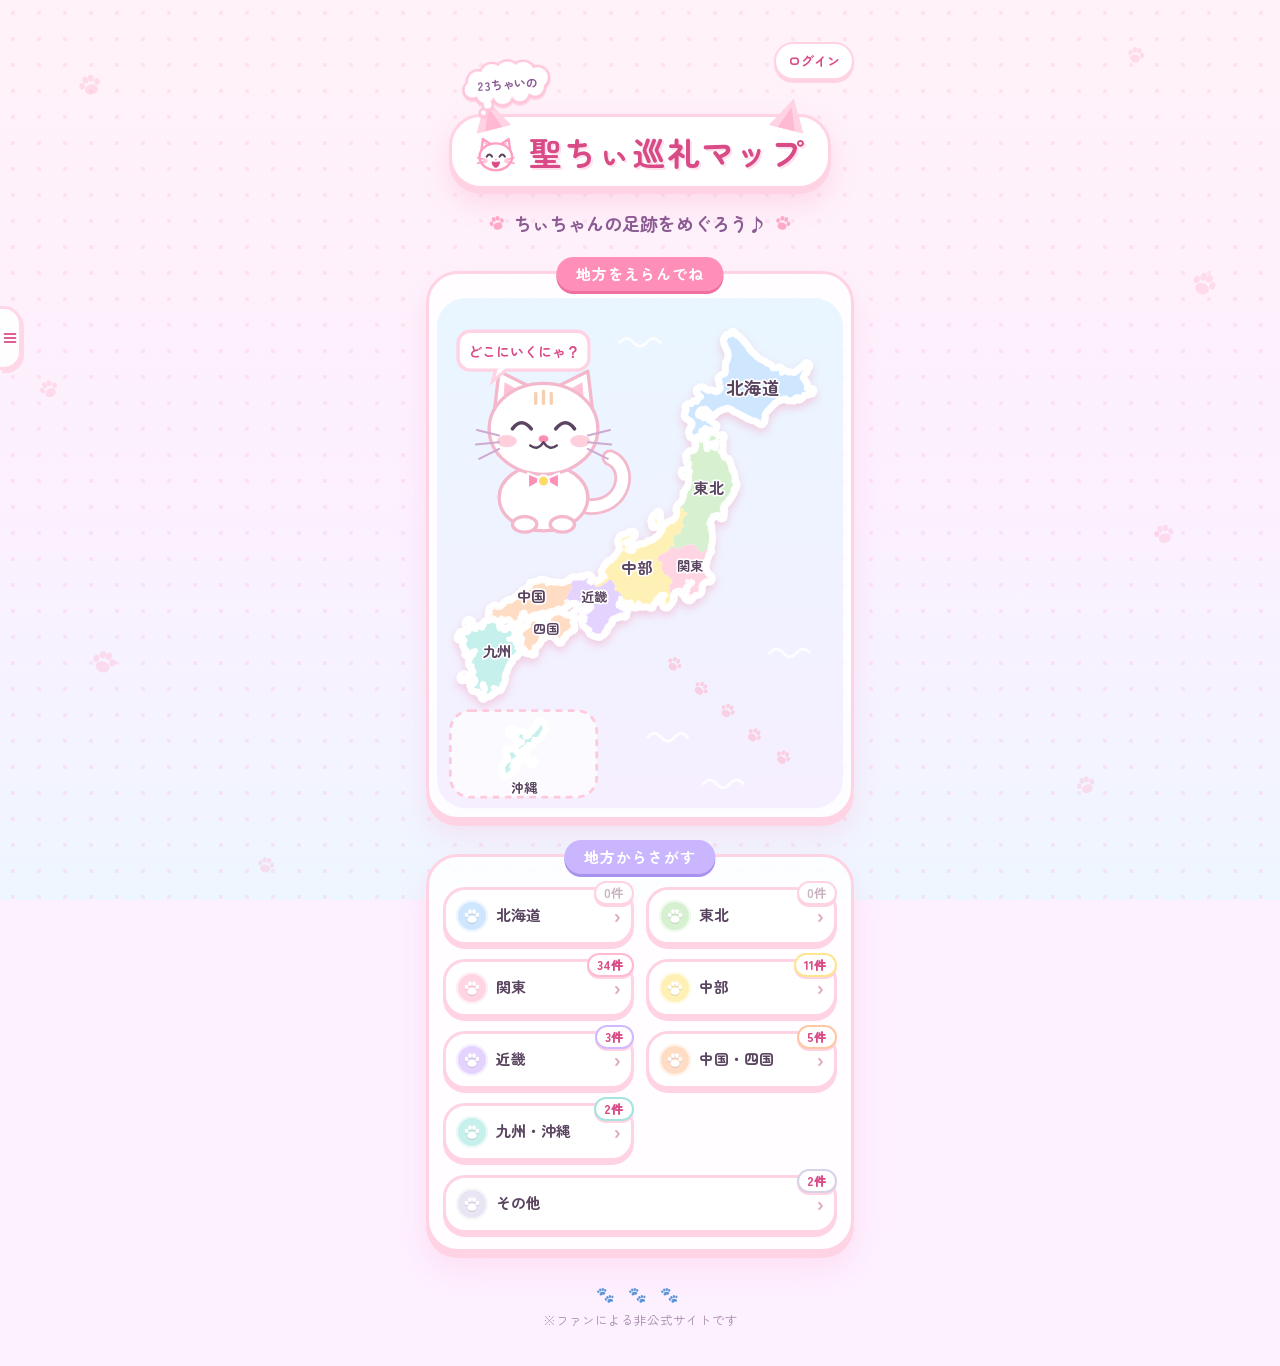
==== index.html @ 74a509a3 "管理ページから更新 2026-10-09 03:03" ====
<!DOCTYPE html>
<html lang="ja">
<head>
<meta charset="utf-8">
<meta name="viewport" content="width=device-width, initial-scale=1, viewport-fit=cover">
<meta name="color-scheme" content="light">
<meta name="theme-color" content="#ffe3ee">
<title>🐱 聖ちぃ巡礼マップ</title>
<meta name="description" content="ちぃちゃんの足跡をめぐろう♪ 地方からさがせる、聖ちぃ巡礼マップ。">
<meta property="og:type" content="website">
<meta property="og:title" content="🐱 聖ちぃ巡礼マップ">
<meta property="og:description" content="ちぃちゃんの足跡をめぐろう♪">
<link rel="icon" href="data:image/svg+xml,%3Csvg xmlns='http://www.w3.org/2000/svg' viewBox='0 0 100 100'%3E%3Ctext y='.9em' font-size='90'%3E🐱%3C/text%3E%3C/svg%3E">
<link rel="preconnect" href="https://fonts.googleapis.com">
<link rel="preconnect" href="https://fonts.gstatic.com" crossorigin>
<link href="https://fonts.googleapis.com/css2?family=Zen+Maru+Gothic:wght@500;700&display=swap" rel="stylesheet">
<link rel="stylesheet" href="css/style.css">
</head>
<body>
<svg width="0" height="0" style="position:absolute" aria-hidden="true" focusable="false"><symbol id="paw" viewBox="0 0 24 24"><ellipse cx="12" cy="16.3" rx="6" ry="4.7"/><ellipse cx="4.8" cy="10.8" rx="2.5" ry="3.1"/><ellipse cx="9.3" cy="6.3" rx="2.6" ry="3.3"/><ellipse cx="14.7" cy="6.3" rx="2.6" ry="3.3"/><ellipse cx="19.2" cy="10.8" rx="2.5" ry="3.1"/></symbol></svg>
<div class="bg" aria-hidden="true">
<span class="bgpaw" style="--x:6%;--y:8%;--s:26px;--r:-18deg;--d:0.0s"><svg viewBox="0 0 24 24"><use href="#paw"/></svg></span>
<span class="bgpaw" style="--x:88%;--y:5%;--s:20px;--r:14deg;--d:1.2s"><svg viewBox="0 0 24 24"><use href="#paw"/></svg></span>
<span class="bgpaw" style="--x:93%;--y:30%;--s:28px;--r:22deg;--d:2.1s"><svg viewBox="0 0 24 24"><use href="#paw"/></svg></span>
<span class="bgpaw" style="--x:3%;--y:42%;--s:22px;--r:-24deg;--d:0.6s"><svg viewBox="0 0 24 24"><use href="#paw"/></svg></span>
<span class="bgpaw" style="--x:90%;--y:58%;--s:24px;--r:-12deg;--d:1.7s"><svg viewBox="0 0 24 24"><use href="#paw"/></svg></span>
<span class="bgpaw" style="--x:7%;--y:72%;--s:28px;--r:16deg;--d:2.6s"><svg viewBox="0 0 24 24"><use href="#paw"/></svg></span>
<span class="bgpaw" style="--x:84%;--y:86%;--s:22px;--r:-20deg;--d:0.9s"><svg viewBox="0 0 24 24"><use href="#paw"/></svg></span>
<span class="bgpaw" style="--x:20%;--y:95%;--s:20px;--r:12deg;--d:2.0s"><svg viewBox="0 0 24 24"><use href="#paw"/></svg></span>
</div>
<main class="page">
<header class="hero">
<div class="title-wrap">
<div class="age-bubble" role="img" aria-label="23ちゃいの"><svg class="age-cloud" viewBox="0 0 112 68" aria-hidden="true"><g fill="#fff" stroke="#ffc3da" stroke-width="6" stroke-linejoin="round"><rect x="18" y="14" width="80" height="28" rx="12"/><circle cx="20" cy="22" r="13"/><circle cx="38" cy="15" r="14"/><circle cx="58" cy="13" r="14"/><circle cx="78" cy="15" r="14"/><circle cx="96" cy="22" r="13"/><circle cx="92" cy="34" r="11"/><circle cx="72" cy="40" r="11"/><circle cx="50" cy="41" r="12"/><circle cx="28" cy="39" r="11"/><circle cx="12" cy="32" r="10"/><circle cx="30" cy="52" r="5"/><circle cx="24" cy="62" r="3.2"/></g><g fill="#fff"><rect x="18" y="14" width="80" height="28" rx="12"/><circle cx="20" cy="22" r="13"/><circle cx="38" cy="15" r="14"/><circle cx="58" cy="13" r="14"/><circle cx="78" cy="15" r="14"/><circle cx="96" cy="22" r="13"/><circle cx="92" cy="34" r="11"/><circle cx="72" cy="40" r="11"/><circle cx="50" cy="41" r="12"/><circle cx="28" cy="39" r="11"/><circle cx="12" cy="32" r="10"/><circle cx="30" cy="52" r="5"/><circle cx="24" cy="62" r="3.2"/></g></svg><span>23ちゃいの</span></div>
<div class="title-badge">
<span class="ear ear-l"></span><span class="ear ear-r"></span>
<h1 class="title"><svg class="tcat" viewBox="0 0 40 36" aria-hidden="true"><path d="M5 18 L7 3 L16 9 Z M35 18 L33 3 L24 9 Z" fill="#fff" stroke="#ff9ec3" stroke-width="2.4" stroke-linejoin="round"/><path d="M8 8 L10 6 L13 9 Z M32 8 L30 6 L27 9 Z" fill="#ffc0d8"/><ellipse cx="20" cy="21" rx="16.5" ry="13.5" fill="#fff" stroke="#ff9ec3" stroke-width="2.4"/><path d="M10.8 20.8 Q13.5 16.8 16.2 20.8 M23.8 20.8 Q26.5 16.8 29.2 20.8" fill="none" stroke="#5a4560" stroke-width="2" stroke-linecap="round"/><path d="M8 23.5 L1.5 22 M8 26 L1.5 27.5 M32 23.5 L38.5 22 M32 26 L38.5 27.5" fill="none" stroke="#ff9ec3" stroke-width="1.5" stroke-linecap="round"/><circle cx="9" cy="25" r="2.6" fill="#ffc0d8" opacity=".8"/><circle cx="31" cy="25" r="2.6" fill="#ffc0d8" opacity=".8"/><path d="M18.6 23.6 h2.8 l-1.4 1.5 z" fill="#ff7eb0"/><path d="M16.2 26.2 Q20 27.2 23.8 26.2 Q23 31.6 20 31.6 Q17 31.6 16.2 26.2 Z" class="tmouth" fill="#d94b86" stroke="#d94b86" stroke-width="1" stroke-linejoin="round"/></svg> 聖ちぃ巡礼マップ</h1>
</div>
</div>
<p class="subtitle"><svg class="pico" viewBox="0 0 24 24" aria-hidden="true"><use href="#paw"/></svg>ちぃちゃんの足跡をめぐろう♪<svg class="pico" viewBox="0 0 24 24" aria-hidden="true"><use href="#paw"/></svg></p>
</header>

<section class="card map-card" aria-labelledby="map-title">
<h2 id="map-title" class="pill">地方をえらんでね</h2>
<svg class="map" viewBox="0 0 366 460" role="group" aria-label="日本地図。地方をタップするとその地方のページへ移動します" xmlns="http://www.w3.org/2000/svg">
<defs>
<linearGradient id="sea" x1="0" y1="0" x2="0" y2="1"><stop offset="0" stop-color="#e9f6ff"/><stop offset="1" stop-color="#f6efff"/></linearGradient>
<filter id="soft" x="-10%" y="-10%" width="120%" height="120%"><feDropShadow dx="0" dy="4" stdDeviation="4" flood-color="#f19dbd" flood-opacity=".45"/></filter>
<path id="s-hokkaido" d="M229.4 124.0C229.4 123.9 229.4 123.0 229.4 122.9C229.3 122.7 229.1 122.7 229.1 122.6C229.1 122.5 229.1 122.0 229.0 121.9C229.0 121.9 228.8 121.8 228.8 121.8C228.7 121.7 228.7 121.7 228.7 121.7C228.7 121.6 228.8 121.3 228.8 121.2C228.8 121.1 228.6 120.8 228.6 120.8C228.6 120.7 228.6 120.7 228.6 120.6C228.6 120.6 228.7 120.6 228.7 120.5C228.7 120.5 228.9 120.5 228.9 120.4C229.0 120.4 229.0 120.4 229.1 120.3C229.1 120.2 229.1 119.5 229.1 119.4C229.1 119.3 229.3 119.1 229.4 119.1C229.4 119.0 229.4 118.7 229.4 118.7C229.4 118.6 229.5 118.6 229.5 118.6C229.6 118.6 229.8 118.6 229.8 118.5C229.9 118.5 229.9 118.4 229.9 118.4C230.0 118.3 230.0 118.1 230.0 118.1C230.0 118.0 230.1 117.8 230.1 117.7C230.2 117.6 230.2 117.0 230.2 116.9C230.2 116.8 230.3 116.8 230.3 116.8C230.4 116.8 230.7 116.8 230.8 116.8C230.9 116.7 230.9 116.7 231.0 116.6C231.0 116.6 231.3 116.3 231.3 116.1C231.3 116.0 231.3 115.3 231.4 115.2C231.4 115.1 231.4 115.2 231.4 115.1C231.5 115.1 231.6 115.1 231.7 115.0C231.7 115.0 231.8 115.2 231.8 114.9C231.8 114.6 231.8 112.7 231.8 112.4C231.8 112.2 231.8 112.2 231.7 112.2C231.7 112.2 231.5 112.1 231.4 112.0C231.3 111.9 231.0 111.4 230.9 111.3C230.9 111.2 230.6 111.2 230.6 111.2C230.6 111.2 230.5 111.2 230.5 111.1C230.5 111.1 230.5 110.7 230.4 110.6C230.4 110.5 230.1 110.3 230.0 110.2C230.0 110.1 230.0 109.8 229.9 109.7C229.9 109.7 229.9 109.6 229.9 109.6C229.8 109.6 229.6 109.6 229.5 109.5C229.5 109.5 229.3 109.4 229.2 109.4C229.2 109.3 228.8 109.4 228.7 109.3C228.7 109.3 228.5 109.0 228.5 108.9C228.4 108.9 228.2 108.9 228.2 108.9C228.1 108.8 227.9 108.7 227.9 108.7C227.8 108.7 227.5 108.6 227.5 108.6C227.4 108.5 227.2 108.4 227.2 108.3C227.1 108.2 227.1 108.0 227.1 107.9C227.0 107.8 226.7 107.7 226.7 107.6C226.7 107.6 226.6 107.3 226.6 107.3C226.6 107.2 226.6 107.1 226.5 107.1C226.4 107.1 225.6 107.1 225.4 107.1C225.3 107.0 224.9 106.6 224.8 106.6C224.7 106.5 224.7 106.5 224.8 106.5C224.8 106.4 224.9 106.3 225.0 106.1C225.0 106.0 225.0 105.2 225.0 105.0C225.0 104.9 224.9 104.7 224.8 104.7C224.8 104.6 224.8 104.6 224.8 104.6C224.9 104.5 225.2 104.3 225.2 104.2C225.3 104.1 225.4 103.7 225.5 103.7C225.5 103.6 225.5 103.3 225.5 103.3C225.5 103.2 225.6 103.2 225.6 103.2C225.7 103.2 225.9 103.1 225.9 103.1C226.0 103.1 226.0 103.1 226.0 103.0C226.1 102.9 226.1 102.0 226.1 101.9C226.1 101.7 226.3 101.6 226.3 101.6C226.3 101.5 226.4 101.6 226.4 101.4C226.4 101.3 226.4 100.2 226.3 100.1C226.3 99.9 226.1 99.8 226.1 99.7C226.1 99.6 226.0 99.2 226.0 99.1C226.0 99.0 226.0 99.0 225.9 99.0C225.9 99.0 225.7 99.0 225.6 99.0C225.6 98.9 225.5 98.9 225.5 98.9C225.5 98.8 225.5 98.5 225.5 98.5C225.5 98.4 225.6 98.4 225.6 98.3C225.7 98.3 225.9 98.3 225.9 98.3C226.0 98.3 226.0 98.2 226.0 98.2C226.0 98.1 226.1 97.8 226.1 97.7C226.1 97.6 226.2 97.6 226.2 97.5C226.3 97.5 226.4 97.4 226.5 97.3C226.6 97.3 226.9 97.3 227.0 97.3C227.1 97.2 227.2 96.9 227.3 96.9C227.4 96.9 227.5 97.1 227.8 97.1C228.0 97.1 229.8 97.1 230.0 97.0C230.3 97.0 230.1 97.0 230.1 96.9C230.2 96.9 230.2 96.6 230.2 96.5C230.2 96.5 230.4 96.3 230.4 96.2C230.5 96.2 230.5 95.9 230.5 95.9C230.5 95.8 230.5 95.8 230.6 95.8C230.6 95.8 230.9 95.7 230.9 95.7C231.0 95.6 231.1 95.3 231.2 95.3C231.3 95.3 231.6 95.3 231.7 95.3C231.8 95.2 231.9 95.1 232.0 95.0C232.0 95.0 232.1 94.9 232.1 94.9C232.1 94.8 232.1 94.6 232.1 94.5C232.1 94.5 232.2 94.5 232.2 94.4C232.2 94.4 232.5 94.2 232.6 94.2C232.6 94.2 232.8 94.2 232.9 94.2C232.9 94.2 232.9 94.3 233.0 94.3C233.0 94.4 233.0 94.6 233.0 94.7C233.0 94.7 233.0 94.8 233.1 94.8C233.2 94.8 233.8 94.8 233.9 94.8C234.0 94.9 234.2 95.0 234.3 95.0C234.4 95.1 234.9 95.0 235.0 95.0C235.1 95.0 235.1 94.9 235.1 94.9C235.1 94.8 235.2 94.5 235.2 94.5C235.2 94.5 235.2 94.4 235.3 94.4C235.3 94.4 235.5 94.4 235.6 94.3C235.6 94.3 235.7 94.3 235.7 94.2C235.7 94.1 235.7 93.8 235.7 93.8C235.7 93.7 235.5 93.5 235.5 93.4C235.4 93.4 235.5 93.3 235.5 93.3C235.5 93.3 235.5 93.2 235.5 93.2C235.6 93.2 235.8 93.1 235.9 93.1C235.9 93.1 235.9 93.1 236.0 93.0C236.0 92.9 236.2 92.5 236.3 92.4C236.3 92.2 236.6 92.1 236.7 92.0C236.8 91.8 237.1 91.3 237.2 91.2C237.3 91.1 237.4 90.9 237.5 90.9C237.6 90.9 237.9 90.9 238.0 90.9C238.2 90.8 238.8 90.2 238.9 90.2C239.0 90.1 239.0 90.1 239.0 90.0C239.0 90.0 239.0 89.8 239.1 89.7C239.1 89.7 239.1 89.6 239.1 89.6C239.2 89.6 239.4 89.5 239.5 89.4C239.5 89.3 239.5 89.0 239.5 88.9C239.5 88.8 239.5 88.5 239.5 88.4C239.4 88.3 239.0 88.1 238.9 88.1C238.8 88.0 238.7 87.7 238.6 87.7C238.6 87.6 238.3 87.7 238.3 87.6C238.2 87.5 237.9 86.9 237.8 86.8C237.7 86.8 237.5 86.7 237.4 86.6C237.4 86.6 237.2 86.5 237.2 86.4C237.1 86.4 237.1 86.0 237.0 85.9C236.9 85.8 236.4 85.4 236.3 85.3C236.2 85.2 236.1 85.1 236.1 85.0C236.0 84.9 236.0 84.6 236.0 84.5C236.0 84.5 235.8 84.3 235.8 84.2C235.7 84.2 235.7 84.2 235.7 84.1C235.7 84.0 235.7 83.2 235.7 83.1C235.7 83.0 235.8 82.9 235.8 82.9C235.8 82.9 235.7 82.8 235.9 82.8C236.0 82.8 236.8 82.8 236.9 82.8C237.1 82.7 237.5 82.4 237.6 82.3C237.7 82.2 237.9 82.0 237.9 81.9C238.0 81.9 238.1 81.9 238.2 81.9C238.3 81.9 238.5 81.9 238.6 81.9C238.7 81.9 238.8 82.1 238.9 82.1C239.0 82.1 239.4 82.1 239.4 82.2C239.5 82.2 239.5 82.2 239.5 82.3C239.5 82.3 239.5 82.6 239.5 82.6C239.6 82.7 239.6 82.7 239.7 82.8C239.8 82.8 240.4 82.8 240.4 82.8C240.5 82.8 240.6 82.8 240.6 82.9C240.7 82.9 240.8 83.0 240.8 83.1C240.9 83.2 240.9 83.5 240.9 83.6C241.0 83.6 241.0 83.6 241.0 83.7C241.1 83.7 241.3 83.7 241.4 83.7C241.4 83.8 241.5 84.1 241.6 84.1C241.7 84.1 242.1 84.1 242.2 84.2C242.3 84.2 242.8 84.5 243.0 84.6C243.1 84.6 243.5 84.6 243.6 84.6C243.7 84.7 243.8 84.9 243.8 85.0C243.9 85.0 244.0 85.1 244.1 85.1C244.2 85.1 244.2 85.3 244.3 85.3C244.5 85.4 245.2 85.4 245.3 85.4C245.4 85.4 245.4 85.3 245.5 85.3C245.5 85.3 245.6 85.1 245.7 85.1C245.8 85.0 246.6 85.0 246.8 85.0C246.9 85.0 247.0 84.9 247.1 84.8C247.1 84.8 247.3 84.8 247.4 84.8C247.4 84.8 247.6 84.6 247.7 84.7C247.7 84.7 247.9 85.0 248.0 85.0C248.0 85.0 248.4 85.0 248.4 85.1C248.5 85.1 248.6 85.3 248.7 85.3C248.8 85.4 249.2 85.4 249.3 85.4C249.4 85.5 249.5 85.7 249.6 85.8C249.7 85.8 250.0 85.8 250.1 85.8C250.2 85.9 250.3 86.0 250.4 86.0C250.5 86.0 250.9 86.0 251.0 86.1C251.1 86.1 251.2 86.4 251.2 86.4C251.3 86.5 251.4 86.5 251.5 86.5C251.6 86.5 252.2 86.5 252.3 86.5C252.5 86.4 252.6 86.1 252.6 86.1C252.7 86.0 253.0 86.0 253.1 86.0C253.2 86.0 253.4 85.9 253.4 85.8C253.5 85.8 253.7 85.8 253.8 85.8C253.9 85.7 254.2 85.5 254.2 85.4C254.3 85.4 254.5 85.4 254.5 85.3C254.6 85.3 254.7 85.1 254.8 85.1C254.8 85.0 255.1 85.0 255.1 85.0C255.2 85.0 255.2 84.9 255.2 84.9C255.2 84.8 255.2 84.6 255.2 84.5C255.3 84.5 255.3 84.5 255.3 84.4C255.3 84.4 255.5 84.2 255.6 84.2C255.7 84.2 255.9 84.1 256.0 84.1C256.0 84.1 256.0 84.1 256.0 84.0C256.1 84.0 256.1 83.7 256.1 83.6C256.1 83.6 256.3 83.4 256.3 83.3C256.3 83.2 256.3 83.0 256.3 83.0C256.3 82.9 256.5 82.7 256.6 82.6C256.6 82.5 256.6 82.3 256.6 82.2C256.7 82.2 256.7 82.2 256.7 82.1C256.8 82.1 257.0 82.1 257.0 82.1C257.1 82.1 257.1 82.2 257.1 81.9C257.2 81.7 257.2 79.8 257.2 79.6C257.2 79.3 257.1 79.4 257.1 79.4C257.0 79.3 256.8 79.3 256.7 79.3C256.7 79.3 256.7 79.2 256.6 79.2C256.6 79.1 256.6 78.9 256.6 78.8C256.5 78.7 256.3 78.5 256.3 78.5C256.3 78.4 256.3 78.0 256.3 77.9C256.3 77.8 256.1 77.6 256.1 77.6C256.1 77.5 256.1 77.4 256.1 77.3C256.1 77.3 256.1 77.1 256.1 77.0C256.1 76.9 256.3 76.7 256.3 76.5C256.3 76.4 256.3 75.7 256.3 75.5C256.2 75.4 256.1 75.1 256.0 75.0C255.9 74.9 255.6 74.6 255.5 74.5C255.5 74.4 255.5 74.0 255.5 74.0C255.5 73.9 255.3 73.7 255.3 73.7C255.2 73.6 255.2 73.6 255.2 73.5C255.2 73.4 255.2 72.7 255.2 72.6C255.3 72.5 255.3 72.5 255.4 72.5C255.4 72.4 255.6 72.4 255.7 72.4C255.7 72.4 255.9 72.2 255.9 72.2C256.0 72.1 256.1 72.1 256.2 72.0C256.2 72.0 256.2 72.0 256.3 71.9C256.3 71.9 256.3 71.4 256.3 71.3C256.4 71.2 256.6 71.1 256.7 71.0C256.8 71.0 257.2 71.0 257.3 70.9C257.4 70.9 257.5 70.6 257.6 70.6C257.7 70.5 258.0 70.5 258.1 70.5C258.2 70.5 258.4 70.3 258.5 70.3C258.6 70.3 259.1 70.3 259.2 70.3C259.3 70.2 259.4 69.9 259.5 69.9C259.5 69.8 260.0 69.8 260.0 69.8C260.1 69.8 260.3 69.7 260.3 69.6C260.4 69.6 260.8 69.6 260.8 69.6C260.9 69.6 260.9 69.5 260.9 69.5C261.0 69.4 261.0 69.0 261.0 68.9C261.0 68.8 261.2 68.7 261.2 68.6C261.2 68.6 261.3 68.6 261.3 68.4C261.3 68.3 261.3 67.3 261.3 67.2C261.3 67.1 261.4 67.1 261.4 67.1C261.5 67.0 261.7 67.0 261.7 67.0C261.8 67.0 261.8 67.5 261.8 66.8C261.9 66.0 261.8 60.1 261.9 59.3C261.9 58.6 262.1 59.1 262.1 59.0C262.1 58.9 262.1 58.7 262.2 58.7C262.2 58.6 262.4 58.2 262.4 58.2C262.4 58.1 262.4 58.1 262.5 58.1C262.5 58.1 262.7 58.0 262.8 58.0C262.8 58.0 262.9 58.0 262.9 57.9C262.9 57.8 262.9 57.2 263.0 57.0C263.0 56.9 263.3 56.6 263.3 56.5C263.4 56.5 263.5 56.5 263.6 56.4C263.6 56.4 263.7 56.4 263.7 56.3C263.7 56.2 263.7 55.2 263.7 55.1C263.7 54.9 263.6 54.7 263.6 54.6C263.6 54.5 263.9 54.3 263.9 54.2C264.0 54.1 264.0 54.0 264.0 54.0C264.1 53.9 264.2 53.8 264.2 53.8C264.3 53.7 264.3 53.9 264.3 53.6C264.3 53.2 264.3 50.6 264.3 50.2C264.3 49.8 264.0 49.8 264.0 49.7C264.0 49.5 264.0 48.5 264.0 48.3C264.0 48.2 263.9 48.2 263.9 48.2C263.9 48.2 263.7 48.1 263.7 48.1C263.6 48.0 263.6 48.0 263.6 48.0C263.6 47.9 263.7 47.7 263.7 47.6C263.7 47.6 263.7 47.4 263.7 47.4C263.7 47.4 263.6 47.3 263.6 47.3C263.6 47.3 263.4 47.2 263.4 47.2C263.3 47.2 263.3 47.1 263.2 47.1C263.2 47.0 263.2 46.7 263.2 46.6C263.2 46.5 263.0 46.4 262.9 46.3C262.9 46.2 262.9 45.7 262.9 45.7C262.9 45.6 262.8 45.6 262.8 45.6C262.7 45.6 262.5 45.5 262.5 45.5C262.4 45.5 262.4 45.5 262.4 45.4C262.3 45.3 262.3 44.7 262.3 44.6C262.3 44.5 262.2 44.3 262.2 44.3C262.1 44.2 262.1 43.8 262.1 43.7C262.1 43.6 262.0 43.6 262.0 43.6C262.0 43.5 261.7 43.5 261.7 43.5C261.7 43.5 261.6 43.4 261.6 43.4C261.6 43.3 261.6 43.1 261.5 43.0C261.5 43.0 261.3 42.8 261.3 42.7C261.3 42.6 261.3 42.1 261.2 42.0C261.2 41.9 261.0 41.8 261.0 41.7C261.0 41.6 261.0 41.2 260.9 41.1C260.9 41.0 260.9 41.0 260.9 41.0C260.8 41.0 260.7 40.9 260.6 40.9C260.6 40.9 260.5 40.9 260.5 40.8C260.5 40.7 260.5 40.1 260.5 40.0C260.4 39.9 260.3 39.7 260.2 39.7C260.2 39.6 260.2 39.7 260.2 39.5C260.2 39.3 260.2 38.0 260.2 37.8C260.2 37.6 260.4 37.6 260.5 37.5C260.5 37.4 260.5 37.2 260.5 37.1C260.6 37.1 260.8 37.0 260.9 36.9C260.9 36.9 260.9 36.9 260.9 36.8C261.0 36.8 261.0 36.4 261.0 36.3C261.0 36.2 261.2 36.0 261.2 35.9C261.3 35.9 261.3 35.6 261.3 35.6C261.3 35.5 261.4 35.5 261.4 35.5C261.5 35.4 261.7 35.4 261.7 35.4C261.7 35.4 261.8 35.4 261.8 35.3C261.8 35.2 261.9 34.8 261.9 34.7C261.9 34.6 261.8 34.6 262.0 34.6C262.2 34.5 263.9 34.5 264.1 34.5C264.4 34.5 264.3 34.3 264.4 34.3C264.5 34.3 265.0 34.3 265.0 34.3C265.1 34.3 265.1 34.2 265.1 34.2C265.1 34.1 265.2 33.9 265.2 33.9C265.2 33.9 265.2 33.8 265.3 33.8C265.4 33.7 266.0 33.7 266.1 33.7C266.2 33.7 266.2 33.7 266.2 33.6C266.2 33.5 266.2 32.8 266.2 32.7C266.2 32.5 266.1 32.4 266.1 32.3C266.1 32.3 266.1 32.3 266.1 32.2C266.1 32.2 266.3 32.0 266.4 32.0C266.4 31.9 266.5 31.9 266.7 32.0C266.8 32.1 267.7 32.8 267.8 32.9C267.9 33.0 267.9 33.0 267.9 33.0C267.9 33.1 267.9 33.3 267.9 33.3C267.9 33.4 268.1 33.6 268.1 33.6C268.2 33.7 268.2 33.9 268.2 34.0C268.3 34.0 268.6 34.1 268.6 34.2C268.7 34.3 268.7 34.5 268.7 34.6C268.8 34.7 269.0 35.1 269.1 35.1C269.2 35.2 269.6 35.2 269.7 35.2C269.8 35.3 269.9 35.4 270.0 35.4C270.1 35.4 270.4 35.4 270.5 35.5C270.6 35.5 270.7 35.8 270.8 35.8C270.9 35.9 271.3 35.9 271.4 36.0C271.4 36.0 271.6 36.2 271.7 36.3C271.7 36.4 271.7 36.8 271.7 36.8C271.7 36.9 271.7 36.9 271.8 36.9C271.9 37.0 272.4 37.0 272.5 37.1C272.6 37.1 272.7 37.2 272.8 37.3C272.8 37.3 272.9 37.6 273.0 37.6C273.0 37.7 273.2 37.7 273.2 37.7C273.3 37.8 273.3 37.8 273.3 37.8C273.3 37.9 273.4 38.2 273.4 38.3C273.4 38.4 273.4 38.4 273.4 38.4C273.5 38.5 273.9 38.8 274.0 38.8C274.1 38.9 274.3 38.9 274.3 39.0C274.4 39.0 274.4 39.0 274.4 39.1C274.4 39.1 274.4 39.4 274.5 39.4C274.5 39.5 274.4 39.5 274.5 39.5C274.6 39.6 275.1 39.9 275.2 40.1C275.4 40.3 275.8 41.2 276.0 41.4C276.2 41.7 277.0 42.2 277.2 42.3C277.3 42.5 277.6 42.9 277.7 43.0C277.8 43.1 277.8 43.3 277.8 43.4C277.8 43.4 277.8 43.4 277.9 43.5C277.9 43.5 278.1 43.5 278.2 43.6C278.2 43.6 278.3 43.6 278.3 43.7C278.3 43.7 278.3 44.2 278.4 44.3C278.4 44.3 278.4 44.3 278.4 44.4C278.5 44.4 278.8 44.6 278.9 44.7C279.0 44.8 279.3 45.1 279.4 45.2C279.4 45.3 279.4 45.7 279.4 45.8C279.5 45.9 279.6 46.1 279.7 46.2C279.7 46.3 279.7 46.6 279.7 46.7C279.8 46.7 279.8 46.7 279.8 46.8C279.9 46.8 280.1 46.8 280.1 46.8C280.2 46.8 280.3 46.9 280.3 47.0C280.4 47.0 280.4 47.1 280.5 47.2C280.5 47.2 280.5 47.5 280.5 47.5C280.5 47.6 280.5 47.6 280.6 47.6C280.6 47.7 280.8 47.7 280.9 47.7C281.0 47.7 281.2 47.9 281.3 48.0C281.3 48.1 281.4 48.4 281.4 48.5C281.5 48.6 281.9 48.9 282.0 49.0C282.1 49.1 282.4 49.8 282.5 49.9C282.6 50.0 282.8 49.9 282.9 50.0C282.9 50.0 283.2 50.2 283.2 50.2C283.3 50.3 283.3 50.3 283.3 50.3C283.3 50.4 283.3 50.6 283.3 50.7C283.3 50.7 283.3 50.8 283.4 50.8C283.5 50.8 283.9 50.8 284.0 50.9C284.1 50.9 284.2 51.2 284.3 51.2C284.3 51.3 284.4 51.5 284.5 51.6C284.5 51.6 284.8 51.6 284.8 51.6C284.9 51.7 285.0 51.7 285.0 51.8C285.0 51.9 285.2 52.2 285.3 52.3C285.4 52.3 285.8 52.3 285.9 52.3C286.0 52.4 286.2 52.5 286.2 52.6C286.3 52.6 286.3 52.6 286.3 52.7C286.3 52.7 286.3 53.0 286.3 53.0C286.4 53.1 286.6 53.3 286.6 53.4C286.6 53.4 286.6 53.7 286.7 53.7C286.7 53.8 287.0 53.9 287.1 54.0C287.1 54.1 287.4 54.6 287.5 54.7C287.6 54.8 288.0 54.8 288.1 54.9C288.2 54.9 288.5 55.2 288.6 55.3C288.7 55.4 289.0 55.7 289.1 55.7C289.3 55.8 289.7 55.8 289.8 55.9C289.9 55.9 290.0 56.1 290.1 56.1C290.1 56.2 290.1 56.5 290.2 56.5C290.2 56.6 290.2 56.6 290.3 56.7C290.4 56.7 290.9 56.6 291.1 56.7C291.2 56.8 292.0 57.4 292.2 57.5C292.3 57.6 292.7 57.6 292.7 57.6C292.8 57.7 292.9 58.0 293.0 58.0C293.1 58.0 293.4 58.0 293.6 58.1C293.7 58.1 294.2 58.4 294.4 58.5C294.5 58.5 294.9 58.5 295.0 58.5C295.0 58.6 295.1 58.8 295.2 58.9C295.3 58.9 295.5 59.0 295.5 59.0C295.6 59.0 295.6 59.0 295.6 59.1C295.7 59.1 295.7 59.6 295.8 59.7C295.8 59.8 295.9 59.8 295.9 59.9C296.0 59.9 296.2 60.1 296.3 60.1C296.4 60.2 296.8 60.2 296.9 60.2C297.0 60.3 297.1 60.5 297.2 60.6C297.3 60.6 297.6 60.6 297.7 60.6C297.8 60.7 297.9 60.8 298.0 60.8C298.1 60.8 298.5 60.8 298.6 60.9C298.6 60.9 298.8 61.2 298.9 61.3C298.9 61.3 299.3 61.3 299.3 61.3C299.4 61.3 299.6 61.5 299.6 61.5C299.7 61.5 299.9 61.5 300.0 61.6C300.0 61.6 300.1 61.9 300.2 61.9C300.2 62.0 300.4 62.0 300.5 62.1C300.6 62.2 300.8 62.5 300.8 62.6C300.9 62.7 300.9 62.9 300.9 63.0C300.9 63.0 301.0 63.1 301.0 63.1C301.0 63.1 301.2 63.1 301.3 63.1C301.3 63.1 301.4 63.2 301.4 63.2C301.4 63.3 301.4 63.6 301.5 63.7C301.5 63.8 301.7 64.0 301.7 64.1C301.7 64.1 301.7 64.5 301.8 64.6C301.8 64.7 301.4 64.7 301.9 64.8C302.4 64.8 306.1 64.8 306.7 64.8C307.2 64.8 306.9 64.6 307.0 64.6C307.1 64.6 307.5 64.6 307.6 64.5C307.7 64.5 307.8 64.2 307.9 64.2C307.9 64.1 308.1 64.1 308.1 64.1C308.2 64.1 308.4 64.1 308.4 64.2C308.5 64.2 308.6 64.5 308.7 64.5C308.8 64.6 309.2 64.6 309.3 64.6C309.4 64.6 309.4 64.7 309.4 64.7C309.4 64.7 309.4 64.7 309.4 64.8C309.4 64.9 309.4 65.6 309.5 65.7C309.5 65.9 309.6 66.2 309.7 66.2C309.7 66.3 309.7 66.3 309.8 66.3C309.8 66.3 310.0 66.4 310.1 66.4C310.1 66.4 310.5 66.6 310.6 66.6C310.7 66.7 310.7 66.7 310.6 66.8C310.6 66.8 310.3 67.1 310.2 67.2C310.1 67.2 309.8 67.3 309.7 67.3C309.7 67.4 309.6 67.4 309.6 67.5C309.6 67.6 309.6 68.2 309.6 68.3C309.6 68.4 309.7 68.6 309.7 68.6C309.7 68.6 309.7 68.7 309.8 68.7C309.8 68.7 310.0 68.7 310.1 68.7C310.1 68.8 310.3 68.9 310.4 68.9C310.4 68.9 310.8 69.0 310.9 68.9C311.1 68.9 311.4 68.7 311.5 68.7C311.5 68.6 311.5 68.6 311.5 68.6C311.6 68.5 311.6 68.2 311.6 68.1C311.6 68.0 311.8 67.8 311.8 67.8C311.9 67.7 311.9 67.4 311.9 67.4C311.9 67.3 312.0 67.3 312.0 67.3C312.1 67.3 312.3 67.3 312.4 67.3C312.5 67.3 313.3 67.3 313.4 67.3C313.5 67.3 313.6 67.6 313.7 67.7C313.7 67.7 314.1 67.7 314.2 67.7C314.2 67.8 314.4 67.9 314.5 67.9C314.5 67.9 315.0 67.9 315.0 68.0C315.1 68.0 315.2 68.2 315.3 68.2C315.3 68.2 315.3 68.3 315.4 68.3C315.6 68.3 316.8 68.3 317.0 68.3C317.2 68.3 317.2 68.6 317.2 68.7C317.3 68.7 317.1 68.7 317.4 68.7C317.7 68.7 319.8 68.7 320.1 68.7C320.4 68.8 320.2 68.9 320.5 68.9C320.8 68.9 322.9 68.9 323.2 68.9C323.5 68.9 323.3 68.8 323.3 68.8C323.4 68.7 323.4 68.5 323.4 68.4C323.4 68.4 323.4 68.4 323.5 68.3C323.5 68.3 323.8 68.3 323.9 68.2C323.9 68.2 324.0 68.0 324.0 68.0C324.1 67.9 324.3 67.8 324.4 67.7C324.5 67.7 324.8 67.7 324.9 67.7C325.0 67.6 324.8 67.6 325.2 67.3C325.6 66.9 328.6 64.5 329.0 64.2C329.4 63.8 329.3 63.9 329.4 63.9C329.5 63.9 329.8 63.9 329.9 63.8C330.0 63.8 330.0 63.4 330.1 63.4C330.1 63.3 330.3 63.2 330.4 63.2C330.5 63.1 330.9 63.1 331.0 63.0C331.0 63.0 331.0 63.0 331.0 62.9C331.1 62.9 331.1 62.6 331.1 62.6C331.1 62.5 331.2 62.5 331.2 62.5C331.3 62.4 331.5 62.4 331.5 62.4C331.6 62.4 331.6 62.3 331.6 62.3C331.6 62.3 331.7 62.0 331.7 61.9C331.7 61.9 331.7 61.8 331.8 61.8C331.9 61.7 332.2 61.4 332.3 61.4C332.4 61.3 332.6 61.3 332.6 61.2C332.7 61.2 332.7 61.2 332.7 61.1C332.7 61.1 332.8 60.8 332.8 60.7C332.8 60.7 332.9 60.6 333.0 60.5C333.0 60.5 333.1 60.3 333.1 60.2C333.2 60.2 333.3 60.1 333.4 60.0C333.4 60.0 333.5 60.0 333.6 60.0C333.6 60.0 333.8 60.0 333.8 60.0C333.8 60.0 333.9 60.1 333.9 60.1C333.9 60.2 333.9 60.4 334.0 60.5C334.0 60.6 334.2 60.7 334.2 60.7C334.2 60.7 334.3 60.7 334.2 60.8C334.2 60.9 333.7 61.6 333.6 61.7C333.6 61.8 333.6 62.0 333.6 62.1C333.5 62.1 333.5 62.2 333.5 62.2C333.4 62.2 333.2 62.2 333.2 62.2C333.1 62.2 333.1 62.3 333.1 62.3C333.1 62.4 333.0 62.6 333.0 62.7C333.0 62.8 332.8 63.0 332.8 63.0C332.7 63.1 332.7 63.4 332.7 63.4C332.7 63.5 332.6 63.5 332.6 63.5C332.5 63.5 332.2 63.5 332.1 63.6C332.0 63.6 331.8 63.9 331.7 64.0C331.7 64.1 331.7 64.2 331.7 64.3C331.7 64.3 331.7 64.6 331.7 64.6C331.7 64.7 331.9 64.9 331.9 65.0C332.0 65.0 332.0 65.2 332.0 65.3C331.9 65.4 331.9 65.5 331.9 65.6C331.9 65.6 331.7 65.8 331.7 65.9C331.7 65.9 331.7 66.1 331.6 66.2C331.6 66.2 331.6 66.3 331.5 66.3C331.5 66.4 331.1 66.4 331.0 66.4C331.0 66.4 330.8 66.7 330.8 66.8C330.7 66.8 330.6 66.9 330.5 67.0C330.5 67.0 330.2 67.0 330.1 67.1C330.1 67.1 330.1 67.1 330.1 67.2C330.0 67.2 330.0 67.5 330.0 67.5C329.9 67.6 329.8 67.8 329.7 67.9C329.7 68.0 329.7 68.3 329.7 68.4C329.6 68.4 329.4 68.5 329.3 68.6C329.3 68.6 329.3 68.6 329.2 68.7C329.2 68.8 329.2 69.3 329.2 69.5C329.2 69.6 329.0 69.7 329.0 69.7C329.0 69.8 328.9 69.8 328.9 69.9C328.9 70.0 328.9 70.7 328.9 70.8C328.9 71.0 328.6 71.3 328.5 71.4C328.5 71.5 328.2 71.7 328.1 71.8C328.1 71.8 328.1 72.1 328.1 72.2C328.1 72.2 328.1 72.3 328.1 72.4C328.2 72.5 328.8 72.9 328.8 72.9C328.9 73.0 328.9 73.0 328.9 73.1C328.9 73.1 328.9 73.3 329.0 73.4C329.0 73.5 329.2 73.8 329.3 73.9C329.3 74.0 329.6 74.1 329.7 74.1C329.7 74.2 329.7 74.4 329.7 74.5C329.8 74.6 329.9 74.8 330.0 74.9C330.0 74.9 330.0 75.2 330.1 75.2C330.1 75.3 330.2 75.3 330.2 75.4C330.3 75.4 330.7 75.4 330.7 75.4C330.8 75.4 330.8 75.4 330.8 75.5C330.8 75.5 330.9 75.8 330.9 75.9C330.9 75.9 331.0 76.1 331.1 76.2C331.1 76.3 331.1 76.6 331.1 76.7C331.1 76.8 331.2 76.8 331.2 76.8C331.3 76.8 331.5 76.8 331.5 76.9C331.6 76.9 331.6 76.9 331.6 77.0C331.7 77.1 331.7 77.5 331.7 77.6C331.7 77.6 331.9 77.8 331.9 77.8C331.9 77.9 331.9 77.9 331.9 78.0C332.0 78.1 332.0 79.0 332.0 79.1C332.0 79.3 332.0 79.2 332.1 79.2C332.1 79.3 332.3 79.3 332.3 79.4C332.3 79.4 332.3 79.4 332.3 79.5C332.3 79.5 332.3 79.7 332.2 79.8C332.2 79.9 332.3 80.2 332.3 80.3C332.3 80.3 332.4 80.4 332.4 80.4C332.4 80.4 332.6 80.5 332.6 80.5C332.7 80.5 332.7 80.6 332.7 80.7C332.7 80.8 332.7 81.2 332.7 81.3C332.7 81.4 332.6 81.4 332.6 81.4C332.5 81.4 332.2 81.4 332.1 81.5C332.0 81.5 332.0 81.5 332.0 81.6C332.0 81.7 332.0 82.1 332.0 82.2C332.0 82.3 331.9 82.4 332.0 82.4C332.1 82.5 332.5 82.7 332.6 82.8C332.7 82.8 332.9 82.8 332.9 82.8C333.0 82.9 333.0 82.9 333.0 83.0C333.0 83.0 333.0 83.5 333.1 83.5C333.1 83.6 333.1 83.6 333.1 83.6C333.2 83.7 333.7 83.7 333.8 83.7C333.8 83.8 334.0 84.0 334.0 84.1C334.0 84.1 334.0 84.1 334.1 84.1C334.3 84.1 335.7 84.1 335.9 84.1C336.1 84.1 336.0 84.0 336.0 84.0C336.0 83.9 336.1 83.7 336.1 83.6C336.1 83.6 336.2 83.5 336.2 83.5C336.2 83.5 336.4 83.6 336.5 83.7C336.6 83.7 337.3 83.7 337.5 83.7C337.6 83.7 337.8 83.5 337.9 83.5C337.9 83.5 337.9 83.6 337.9 83.6C338.0 83.6 338.0 83.7 338.0 83.7C337.9 83.8 337.5 84.4 337.5 84.5C337.4 84.6 337.4 84.9 337.4 84.9C337.3 85.0 337.2 85.0 337.2 85.0C337.1 85.0 336.8 84.8 336.7 84.8C336.6 84.8 336.1 84.8 336.0 84.8C335.9 84.8 335.7 85.0 335.6 85.0C335.5 85.0 334.9 85.0 334.8 85.1C334.7 85.1 334.7 85.2 334.7 85.2C334.7 85.2 334.7 85.4 334.6 85.5C334.6 85.5 334.6 85.5 334.5 85.5C334.5 85.5 334.2 85.4 334.1 85.4C334.1 85.4 333.8 85.4 333.8 85.4C333.7 85.4 333.6 85.8 333.5 85.8C333.4 85.8 332.8 85.8 332.7 85.8C332.6 85.9 332.4 86.0 332.3 86.0C332.2 86.1 331.9 86.0 331.8 86.1C331.7 86.1 331.6 86.4 331.6 86.4C331.5 86.5 331.5 86.5 331.4 86.5C331.4 86.5 331.1 86.5 331.0 86.5C331.0 86.4 330.8 86.1 330.7 86.1C330.6 86.0 330.2 86.0 330.1 86.1C330.1 86.1 329.9 86.4 329.9 86.5C329.8 86.6 329.3 86.8 329.3 86.9C329.2 86.9 329.2 87.2 329.2 87.2C329.2 87.3 329.0 87.5 329.0 87.6C328.9 87.6 328.9 88.0 328.9 88.0C328.9 88.1 328.9 88.2 328.8 88.2C328.8 88.3 328.2 88.7 328.1 88.8C328.0 89.0 327.5 89.4 327.4 89.5C327.3 89.6 326.9 89.9 326.8 90.0C326.7 90.0 326.5 90.0 326.4 90.0C326.4 90.0 326.2 89.8 326.1 89.8C325.9 89.8 325.3 89.7 325.2 89.7C325.1 89.7 325.2 89.6 325.2 89.6C325.2 89.5 325.4 89.3 325.5 89.2C325.6 89.2 326.0 89.2 326.1 89.2C326.1 89.2 326.3 89.0 326.3 89.0C326.4 89.0 326.8 89.0 326.8 88.9C326.9 88.9 326.9 88.9 327.0 88.8C327.0 88.8 327.0 88.5 327.0 88.5C326.9 88.4 326.9 88.4 326.9 88.4C326.8 88.3 326.4 88.3 326.3 88.3C326.3 88.2 326.2 88.1 326.0 88.1C325.7 88.1 324.2 88.1 323.9 88.1C323.7 88.1 323.6 88.2 323.5 88.3C323.4 88.3 323.1 88.3 322.9 88.4C322.8 88.5 322.1 89.0 322.0 89.1C321.8 89.2 321.7 89.2 321.6 89.3C321.6 89.3 321.6 89.3 321.5 89.4C321.5 89.4 321.5 90.0 321.5 90.0C321.6 90.1 321.6 90.2 321.7 90.2C321.7 90.2 321.9 90.2 321.9 90.3C321.9 90.3 322.0 90.4 322.0 90.5C322.0 90.5 322.0 90.7 322.0 90.8C321.9 90.8 321.9 90.9 321.8 90.9C321.6 90.9 320.7 90.9 320.6 90.9C320.4 90.9 320.6 90.7 320.2 90.7C319.8 90.7 316.9 90.7 316.5 90.7C316.1 90.6 316.3 90.6 316.3 90.5C316.3 90.5 316.2 90.2 316.2 90.2C316.2 90.1 316.2 90.1 316.1 90.0C316.1 90.0 315.9 90.0 315.8 90.0C315.8 89.9 315.7 89.8 315.6 89.8C315.6 89.8 315.5 89.6 315.5 89.6C315.5 89.5 315.5 89.4 315.4 89.4C315.4 89.3 315.6 89.2 315.3 89.2C315.1 89.2 313.0 89.2 312.7 89.2C312.4 89.2 312.5 89.3 312.5 89.3C312.5 89.4 312.4 89.6 312.4 89.6C312.4 89.6 312.4 89.7 312.3 89.7C312.2 89.7 311.6 89.7 311.5 89.8C311.4 89.8 311.3 89.9 311.1 90.0C311.0 90.0 310.5 90.0 310.4 90.0C310.2 90.0 310.1 90.2 310.1 90.2C310.0 90.2 309.7 90.2 309.6 90.2C309.5 90.3 309.4 90.6 309.3 90.6C309.2 90.7 308.6 90.6 308.5 90.7C308.4 90.7 308.2 90.8 308.1 90.9C308.0 90.9 307.7 90.9 307.6 90.9C307.5 91.0 307.4 91.3 307.3 91.3C307.2 91.4 306.9 91.3 306.7 91.4C306.6 91.4 305.9 92.1 305.8 92.2C305.6 92.3 305.5 92.2 305.4 92.3C305.3 92.3 305.0 92.4 304.9 92.5C304.8 92.6 304.7 92.8 304.7 92.9C304.6 92.9 304.5 93.0 304.4 93.1C304.3 93.1 303.8 93.1 303.7 93.2C303.6 93.2 303.6 93.2 303.6 93.3C303.6 93.4 303.6 93.7 303.6 93.8C303.5 93.8 303.5 93.9 303.4 94.0C303.4 94.0 303.3 94.1 303.2 94.1C303.2 94.1 303.0 94.2 302.9 94.2C302.9 94.2 302.8 94.5 302.7 94.5C302.7 94.6 302.5 94.7 302.5 94.7C302.4 94.8 302.1 94.9 302.0 94.9C302.0 94.9 302.0 94.9 301.9 95.0C301.9 95.0 301.9 95.3 301.9 95.4C301.8 95.5 301.8 95.5 301.7 95.7C301.5 95.8 300.7 96.4 300.5 96.5C300.4 96.6 300.3 96.6 300.2 96.7C300.2 96.7 300.1 96.7 300.1 96.8C300.1 96.8 300.1 97.1 300.0 97.2C300.0 97.3 299.5 97.9 299.4 98.0C299.4 98.1 299.4 98.0 299.3 98.1C299.3 98.1 298.9 98.1 298.8 98.1C298.8 98.2 298.7 98.2 298.7 98.3C298.7 98.3 298.7 98.5 298.7 98.6C298.7 98.6 298.6 98.7 298.6 98.7C298.6 98.7 298.3 98.8 298.3 98.8C298.2 98.8 298.2 98.8 298.2 98.9C298.1 98.9 298.1 99.3 298.0 99.4C298.0 99.5 297.6 99.7 297.5 99.8C297.4 99.9 297.2 99.9 297.1 100.0C297.0 100.1 296.8 100.6 296.7 100.7C296.6 100.9 296.0 101.2 296.0 101.3C295.9 101.4 295.9 101.4 295.9 101.4C295.9 101.5 295.9 101.7 295.9 101.7C295.8 101.8 295.8 101.9 295.7 102.0C295.7 102.0 295.6 102.1 295.5 102.1C295.5 102.1 295.3 102.2 295.2 102.2C295.2 102.2 295.2 102.2 295.1 102.3C295.1 102.3 295.1 102.7 295.1 102.8C295.0 102.8 294.9 103.0 294.8 103.1C294.8 103.2 294.8 103.4 294.8 103.5C294.7 103.5 294.7 103.6 294.7 103.6C294.6 103.6 294.4 103.6 294.4 103.6C294.3 103.6 294.3 103.6 294.3 103.7C294.3 103.8 294.2 104.4 294.2 104.6C294.2 104.7 294.0 104.6 294.0 105.0C294.0 105.4 294.0 108.2 294.0 108.6C294.0 109.0 294.0 108.8 293.9 108.8C293.9 108.9 293.6 108.9 293.5 108.9C293.5 109.0 293.5 109.0 293.4 109.2C293.4 109.3 293.4 110.1 293.4 110.2C293.5 110.3 293.5 110.3 293.5 110.3C293.5 110.4 293.7 110.6 293.7 110.6C293.7 110.7 293.7 110.8 293.7 110.9C293.7 110.9 293.6 111.0 293.6 111.0C293.5 111.0 293.4 111.0 293.3 111.0C293.2 111.1 293.0 111.2 292.9 111.3C292.9 111.4 292.9 111.7 292.8 111.8C292.8 111.9 292.5 112.0 292.4 112.0C292.4 112.1 292.3 112.4 292.3 112.4C292.3 112.5 292.2 112.5 292.2 112.5C292.2 112.5 292.1 112.5 292.1 112.5C292.1 112.4 292.0 112.2 292.0 112.2C291.9 112.2 291.7 112.2 291.5 112.1C291.4 112.0 290.5 111.2 290.4 111.1C290.2 111.0 289.8 111.0 289.7 111.0C289.7 110.9 289.6 110.6 289.5 110.5C289.5 110.5 289.4 110.3 289.3 110.3C289.2 110.3 288.6 110.2 288.5 110.2C288.4 110.1 288.3 110.0 288.3 110.0C288.2 109.9 288.1 109.7 288.1 109.6C288.0 109.6 287.6 109.4 287.5 109.4C287.5 109.3 287.3 109.4 287.2 109.3C287.2 109.3 287.1 109.0 287.0 108.9C286.8 108.9 285.9 108.9 285.7 108.9C285.5 108.9 285.4 108.7 285.2 108.7C285.0 108.6 284.1 108.7 283.9 108.6C283.8 108.6 283.5 108.4 283.4 108.4C283.3 108.3 283.2 108.1 283.2 108.0C283.1 108.0 282.7 108.0 282.6 108.0C282.5 107.9 282.4 107.8 282.3 107.8C282.2 107.8 281.8 107.8 281.8 107.7C281.7 107.7 281.7 107.6 281.7 107.6C281.7 107.5 281.6 107.3 281.6 107.3C281.6 107.2 281.6 107.1 281.5 107.1C281.4 107.1 280.8 107.1 280.7 107.1C280.6 107.1 280.4 106.9 280.3 106.9C280.2 106.9 279.9 106.9 279.8 106.8C279.8 106.8 279.7 106.8 279.7 106.7C279.7 106.6 279.7 106.3 279.7 106.2C279.6 106.2 279.6 106.1 279.5 106.1C279.5 106.1 278.9 106.1 278.8 106.0C278.7 106.0 278.5 105.7 278.5 105.7C278.4 105.6 278.2 105.6 278.2 105.6C278.1 105.6 277.9 105.4 277.9 105.4C277.8 105.4 277.7 105.4 277.6 105.4C277.5 105.3 277.2 105.2 277.1 105.1C277.0 105.1 276.9 104.8 276.8 104.8C276.7 104.7 276.3 104.7 276.2 104.7C276.1 104.7 275.8 104.5 275.7 104.4C275.6 104.4 275.5 104.1 275.5 104.1C275.4 104.0 275.0 104.1 274.9 104.0C274.8 104.0 274.4 103.8 274.3 103.8C274.2 103.7 274.1 103.6 274.0 103.5C274.0 103.5 273.9 103.3 273.8 103.2C273.7 103.2 273.3 103.2 273.1 103.1C273.0 103.0 272.3 102.3 272.2 102.2C272.0 102.1 271.9 102.1 271.8 102.1C271.8 102.1 271.4 101.9 271.3 101.9C271.2 101.8 271.1 101.5 271.1 101.5C271.0 101.5 270.6 101.5 270.5 101.4C270.4 101.4 270.2 101.3 270.1 101.2C270.0 101.2 269.2 101.2 269.1 101.2C269.0 101.2 268.9 100.9 268.8 100.8C268.7 100.8 268.4 100.8 268.3 100.8C268.2 100.7 268.0 100.3 267.9 100.2C267.9 100.1 267.9 100.0 267.8 100.0C267.8 100.0 267.8 99.9 267.7 99.9C267.7 99.9 267.5 99.9 267.4 99.8C267.3 99.7 267.0 99.1 266.9 99.0C266.8 98.9 266.5 99.0 266.4 99.0C266.3 98.9 266.2 98.8 266.1 98.8C266.0 98.8 265.6 98.8 265.5 98.7C265.4 98.7 265.3 98.4 265.3 98.4C265.2 98.3 264.9 98.1 264.7 98.1C264.5 98.1 263.2 98.1 263.1 98.1C262.9 98.0 263.0 98.0 263.0 98.0C263.0 97.9 262.9 97.7 262.9 97.7C262.9 97.7 263.0 97.6 262.8 97.6C262.6 97.5 261.1 97.5 260.9 97.5C260.7 97.5 260.8 97.6 260.7 97.6C260.7 97.7 260.7 97.9 260.7 97.9C260.6 98.0 260.6 98.0 260.5 98.1C260.4 98.1 259.7 98.1 259.6 98.1C259.4 98.1 259.3 98.3 259.2 98.3C259.1 98.3 258.6 98.3 258.5 98.3C258.4 98.3 258.4 98.3 258.4 98.4C258.3 98.4 258.2 98.7 258.1 98.7C258.0 98.8 257.7 98.8 257.6 98.8C257.5 98.8 257.4 98.9 257.3 99.0C257.2 99.0 256.7 99.0 256.5 99.0C256.4 99.0 256.2 99.2 256.1 99.2C256.1 99.2 255.7 99.2 255.7 99.2C255.6 99.3 255.4 99.6 255.4 99.6C255.3 99.7 255.2 99.7 255.1 99.7C255.0 99.7 254.6 99.9 254.5 99.9C254.5 100.0 254.4 100.3 254.3 100.3C254.2 100.3 253.8 100.3 253.7 100.4C253.6 100.4 253.2 100.7 253.1 100.8C253.0 100.8 252.7 100.8 252.6 100.8C252.5 100.9 252.5 101.1 252.4 101.2C252.3 101.3 251.8 101.6 251.7 101.8C251.5 101.9 251.2 102.3 251.0 102.4C250.9 102.6 250.2 103.1 250.0 103.2C249.8 103.4 249.4 103.8 249.3 103.9C249.2 104.0 249.2 104.3 249.1 104.4C249.1 104.4 249.0 104.5 248.9 104.5C248.9 104.5 248.8 104.5 248.7 104.5C248.7 104.5 248.7 104.4 248.6 104.4C248.6 104.3 248.6 104.0 248.6 104.0C248.5 103.9 248.5 103.9 248.4 103.9C248.4 103.8 248.0 103.8 248.0 103.8C247.9 103.8 247.7 103.6 247.7 103.6C247.6 103.6 247.4 103.6 247.4 103.6C247.3 103.5 247.1 103.4 247.1 103.3C247.0 103.3 247.1 103.2 247.1 103.2C247.1 103.2 247.2 103.0 247.2 103.0C247.2 102.9 247.2 102.6 247.2 102.5C247.2 102.5 247.2 102.3 247.2 102.3C247.2 102.3 247.2 102.2 247.1 102.2C247.1 102.2 246.7 102.0 246.6 101.9C246.5 101.9 246.0 101.9 246.0 101.9C245.9 101.8 245.9 101.8 245.9 101.7C245.9 101.7 245.8 101.5 245.8 101.4C245.8 101.4 245.8 101.3 245.8 101.3C245.7 101.3 245.3 101.2 245.2 101.2C245.1 101.1 245.0 100.9 245.0 100.8C244.9 100.8 244.6 100.6 244.6 100.5C244.5 100.5 244.5 100.3 244.5 100.3C244.5 100.2 244.5 99.9 244.5 99.8C244.5 99.8 244.4 99.7 244.4 99.7C244.3 99.7 244.0 99.7 244.0 99.6C243.9 99.5 243.7 99.1 243.6 99.0C243.5 99.0 243.1 99.0 243.1 99.0C243.0 99.0 242.9 98.9 242.9 98.9C242.8 98.9 242.7 98.8 242.6 98.7C242.6 98.6 242.5 98.4 242.4 98.3C242.3 98.3 241.7 98.3 241.6 98.3C241.5 98.4 241.4 98.7 241.3 98.7C241.2 98.8 240.7 98.8 240.5 98.8C240.4 98.8 240.2 99.0 240.2 99.0C240.1 99.0 240.0 99.0 240.0 99.0C239.9 98.9 239.8 98.8 239.6 98.8C239.4 98.7 238.1 98.7 237.9 98.8C237.7 98.8 237.6 98.9 237.5 99.0C237.5 99.0 237.3 99.0 237.2 99.0C237.2 99.1 237.0 99.4 236.9 99.4C236.9 99.5 236.5 99.8 236.5 99.8C236.4 99.9 236.2 99.9 236.1 99.9C236.0 100.0 235.7 100.6 235.6 100.7C235.5 100.9 235.0 101.2 234.9 101.3C234.8 101.4 234.8 101.7 234.8 101.8C234.7 101.9 234.5 101.9 234.5 102.0C234.4 102.0 234.4 102.0 234.4 102.1C234.4 102.1 234.3 102.6 234.4 102.6C234.4 102.7 234.5 102.9 234.5 103.0C234.5 103.0 234.5 103.1 234.4 103.1C234.4 103.1 234.2 103.2 234.2 103.2C234.2 103.2 234.1 103.2 234.1 103.3C234.1 103.5 234.1 104.4 234.0 104.6C234.0 104.7 233.8 104.8 233.8 104.8C233.8 104.9 233.8 104.9 233.8 105.0C233.8 105.1 233.8 105.6 233.8 105.7C233.8 105.8 234.0 105.9 234.0 106.0C234.1 106.1 234.1 106.5 234.1 106.5C234.1 106.6 234.2 106.6 234.2 106.6C234.3 106.6 234.5 106.7 234.5 106.7C234.6 106.7 234.6 106.8 234.6 106.8C234.6 106.9 234.7 107.1 234.7 107.1C234.7 107.2 234.7 107.3 234.8 107.3C234.9 107.3 235.5 107.3 235.6 107.3C235.7 107.4 235.7 107.7 235.9 107.7C236.0 107.8 236.7 107.7 236.8 107.8C237.0 107.8 237.2 107.9 237.2 108.0C237.3 108.0 237.5 108.0 237.6 108.0C237.6 108.1 237.8 108.2 237.8 108.3C237.8 108.3 237.9 108.6 238.0 108.6C238.0 108.7 238.3 108.7 238.4 108.7C238.5 108.8 238.6 108.9 238.7 108.9C238.7 109.0 238.8 109.3 238.9 109.3C239.0 109.4 239.3 109.3 239.4 109.4C239.5 109.4 239.5 109.7 239.7 109.8C239.8 109.8 240.6 109.8 240.7 109.8C240.9 109.7 240.9 109.6 241.0 109.6C241.1 109.6 241.5 109.6 241.6 109.5C241.7 109.5 241.8 109.2 241.9 109.2C241.9 109.1 242.0 109.1 242.1 109.1C242.2 109.1 242.4 109.1 242.4 109.2C242.5 109.2 242.6 109.5 242.7 109.5C242.8 109.6 243.2 109.6 243.3 109.6C243.3 109.6 243.4 109.7 243.4 109.7C243.4 109.8 243.4 110.0 243.5 110.1C243.5 110.2 243.8 110.5 243.9 110.6C243.9 110.7 243.9 111.0 243.9 111.1C244.0 111.1 244.0 111.2 244.0 111.2C244.1 111.2 244.4 111.3 244.4 111.3C244.5 111.4 244.6 111.5 244.7 111.5C244.7 111.6 244.9 111.9 244.9 111.9C245.0 111.9 245.3 111.9 245.4 111.9C245.5 112.0 245.6 112.1 245.7 112.1C245.8 112.2 246.0 112.2 246.1 112.2C246.2 112.3 246.3 112.4 246.4 112.4C246.4 112.5 246.5 112.7 246.5 112.7C246.5 112.8 246.7 112.9 246.7 112.9C246.7 113.0 246.7 113.3 246.8 113.3C246.8 113.4 246.8 113.4 246.8 113.4C246.9 113.5 247.0 113.5 247.2 113.6C247.3 113.7 248.0 114.2 248.2 114.3C248.3 114.4 248.6 114.6 248.7 114.6C248.9 114.6 249.2 114.6 249.3 114.7C249.4 114.7 249.5 115.0 249.6 115.0C249.7 115.1 250.1 115.1 250.1 115.1C250.2 115.2 250.3 115.5 250.3 115.5C250.3 115.6 250.5 115.7 250.5 115.8C250.5 115.9 250.5 116.1 250.5 116.1C250.5 116.2 250.2 116.6 250.2 116.7C250.1 116.8 250.0 116.9 249.9 116.9C249.9 116.9 249.7 117.0 249.6 117.0C249.6 117.0 249.5 117.1 249.5 117.1C249.5 117.2 249.5 117.4 249.4 117.5C249.4 117.5 249.4 117.6 249.3 117.6C249.2 117.6 248.7 117.6 248.6 117.7C248.5 117.7 248.3 117.8 248.2 117.9C248.2 117.9 247.8 117.9 247.8 117.9C247.7 117.9 247.4 117.7 247.4 117.7C247.3 117.7 247.1 117.7 247.1 117.6C247.0 117.6 246.9 117.3 246.8 117.2C246.7 117.2 246.5 117.2 246.4 117.2C246.3 117.2 246.1 117.4 246.0 117.4C245.9 117.4 245.8 117.1 245.8 117.0C245.7 117.0 245.8 117.0 245.6 117.0C245.5 117.0 244.3 117.0 244.2 117.0C244.0 117.0 243.9 116.8 243.8 116.8C243.7 116.8 243.3 116.8 243.3 116.7C243.2 116.7 243.2 116.6 243.2 116.6C243.1 116.5 243.1 116.3 243.1 116.3C243.1 116.2 243.1 116.1 243.0 116.1C242.9 116.1 242.3 116.1 242.2 116.1C242.1 116.0 242.0 115.7 241.9 115.7C241.8 115.6 241.4 115.6 241.3 115.7C241.2 115.7 241.0 115.9 240.9 115.9C240.9 116.0 240.8 116.1 240.8 116.1C240.7 116.2 240.7 116.5 240.7 116.6C240.6 116.6 240.6 116.7 240.6 116.7C240.5 116.7 240.3 116.8 240.3 116.8C240.2 116.8 240.2 116.8 240.2 116.9C240.1 116.9 240.1 117.3 240.0 117.4C239.9 117.5 239.6 117.8 239.5 117.8C239.4 117.9 239.0 117.9 238.9 117.9C238.8 118.0 238.7 118.3 238.6 118.3C238.5 118.4 237.9 118.3 237.8 118.4C237.7 118.4 237.6 118.5 237.5 118.5C237.5 118.6 237.3 118.6 237.2 118.6C237.2 118.6 237.2 118.6 237.1 118.7C237.1 118.7 237.1 119.0 237.1 119.1C237.0 119.1 236.9 119.3 236.8 119.4C236.8 119.4 236.8 119.2 236.8 119.5C236.8 119.8 236.8 121.8 236.8 122.1C236.7 122.4 236.5 122.4 236.5 122.4C236.4 122.5 236.0 122.7 235.9 122.7C235.7 122.7 235.1 122.7 235.0 122.8C234.9 122.8 234.8 123.1 234.7 123.1C234.6 123.2 234.2 123.2 234.1 123.3C234.0 123.3 233.7 123.6 233.6 123.7C233.4 123.8 232.9 124.4 232.8 124.5C232.7 124.6 232.6 124.8 232.6 124.8C232.6 124.8 232.5 124.9 232.5 124.9C232.4 124.9 232.1 124.9 232.0 124.8C231.9 124.8 231.6 124.5 231.6 124.5C231.5 124.4 231.4 124.4 231.3 124.4C231.2 124.4 231.0 124.4 230.9 124.4C230.8 124.5 230.7 124.8 230.6 124.8C230.6 124.8 230.4 124.9 230.3 124.8C230.3 124.8 230.1 124.5 230.1 124.5C230.0 124.4 229.8 124.4 229.7 124.3C229.7 124.3 229.4 124.2 229.4 124.0Z"/><path id="s-honshu" d="M48.1 288.6C48.1 288.6 48.1 288.6 48.1 288.5C48.2 288.4 48.4 288.2 48.4 288.0C48.4 287.9 48.4 287.4 48.4 287.3C48.4 287.1 48.4 286.5 48.3 286.4C48.3 286.2 48.0 285.7 48.0 285.6C47.9 285.4 47.9 285.1 48.0 285.0C48.0 284.9 48.0 284.9 48.1 284.9C48.1 284.8 48.4 284.8 48.5 284.7C48.6 284.7 48.9 284.4 48.9 284.3C49.0 284.2 49.1 283.9 49.1 283.8C49.1 283.6 49.1 283.1 49.1 283.0C49.1 282.9 49.1 282.8 49.1 282.8C49.0 282.7 48.8 282.4 48.8 282.4C48.7 282.3 48.6 282.2 48.5 282.2C48.5 282.2 48.5 282.1 48.5 282.1C48.5 282.0 48.6 281.8 48.6 281.6C48.6 281.5 48.6 280.8 48.6 280.7C48.6 280.6 48.7 280.5 48.7 280.5C48.8 280.5 49.0 280.4 49.0 280.4C49.1 280.4 49.2 280.2 49.3 280.2C49.4 280.1 49.9 280.1 50.0 280.1C50.1 280.1 50.3 279.9 50.3 279.9C50.4 279.9 50.6 279.9 50.7 279.9C50.8 279.8 51.0 279.6 51.0 279.5C51.0 279.4 51.1 279.2 51.1 279.2C51.1 279.1 51.1 279.1 51.2 279.0C51.3 279.0 51.9 278.7 52.0 278.7C52.1 278.6 52.2 278.6 52.3 278.7C52.4 278.7 52.7 278.8 52.8 278.8C52.9 278.9 53.0 279.0 53.0 279.0C53.1 279.1 53.3 279.2 53.3 279.2C53.4 279.3 53.4 279.6 53.4 279.6C53.4 279.7 53.5 279.7 53.5 279.7C53.6 279.8 54.0 279.9 54.1 279.9C54.3 279.9 54.9 279.9 55.0 279.9C55.1 279.9 55.3 280.1 55.4 280.1C55.5 280.1 55.6 280.1 55.7 280.1C55.7 280.1 55.9 279.9 56.0 279.9C56.1 279.9 56.7 279.8 56.9 279.8C57.0 279.7 57.1 279.6 57.1 279.6C57.2 279.5 57.6 279.5 57.7 279.5C57.9 279.4 58.3 279.4 58.4 279.4C58.5 279.4 58.6 279.2 58.7 279.1C58.8 279.0 59.3 278.7 59.4 278.6C59.5 278.5 59.6 278.2 59.6 278.1C59.7 278.1 59.7 277.8 59.8 277.7C60.0 277.6 61.0 277.0 61.1 276.9C61.3 276.8 61.3 276.6 61.4 276.6C61.5 276.5 61.6 276.5 61.7 276.3C61.8 276.2 62.1 275.5 62.2 275.4C62.3 275.2 62.4 275.0 62.4 275.0C62.5 274.9 62.5 274.9 62.6 274.9C62.7 274.9 63.1 274.7 63.2 274.7C63.3 274.7 63.9 274.7 64.0 274.7C64.1 274.7 64.1 274.6 64.1 274.5C64.2 274.5 64.3 274.2 64.3 274.1C64.4 274.0 64.5 273.9 64.6 273.8C64.6 273.8 65.0 273.5 65.1 273.5C65.3 273.5 65.7 273.6 65.7 273.6C65.8 273.7 65.9 273.7 65.9 273.7C66.0 273.8 66.3 274.3 66.4 274.3C66.4 274.4 66.5 274.4 66.5 274.4C66.6 274.4 66.6 274.4 66.8 274.4C67.0 274.3 68.0 273.8 68.1 273.6C68.3 273.5 68.3 273.3 68.4 273.2C68.5 273.1 68.7 272.8 68.8 272.7C68.9 272.7 69.0 272.7 69.1 272.6C69.1 272.6 69.3 272.4 69.3 272.4C69.4 272.3 69.7 272.3 69.7 272.3C69.8 272.2 69.9 272.0 70.0 272.0C70.1 271.9 70.5 271.6 70.6 271.6C70.7 271.5 70.8 271.3 70.9 271.3C70.9 271.2 71.1 271.2 71.2 271.1C71.3 271.1 71.4 270.8 71.5 270.8C71.5 270.7 71.8 270.6 71.8 270.6C71.9 270.6 72.0 270.4 72.0 270.4C72.1 270.3 72.4 270.3 72.5 270.3C72.5 270.3 72.7 270.2 72.7 270.2C72.8 270.1 72.9 269.9 72.9 269.9C73.0 269.8 73.2 269.8 73.2 269.7C73.3 269.6 73.7 269.2 73.8 269.1C73.9 269.1 74.0 269.1 74.0 269.0C74.1 268.9 74.2 268.6 74.3 268.6C74.3 268.5 74.6 268.5 74.7 268.5C74.8 268.4 75.2 268.2 75.3 268.1C75.4 268.1 75.7 268.0 75.8 268.0C75.9 267.9 76.1 267.6 76.2 267.5C76.2 267.4 76.4 267.4 76.5 267.3C76.6 267.3 76.6 267.2 76.7 267.1C76.8 267.1 77.1 267.1 77.2 267.0C77.3 267.0 77.6 266.7 77.6 266.7C77.7 266.6 77.8 266.6 77.9 266.6C77.9 266.5 77.9 266.5 78.0 266.3C78.0 266.2 78.0 265.2 78.0 265.1C78.0 264.9 78.0 264.9 78.1 264.9C78.1 264.8 78.2 264.8 78.3 264.8C78.5 264.8 79.4 264.8 79.6 264.8C79.7 264.7 79.9 264.5 79.9 264.4C80.0 264.3 80.0 264.0 80.1 263.9C80.1 263.8 80.2 263.7 80.3 263.6C80.4 263.6 80.9 263.4 81.0 263.3C81.1 263.2 81.1 263.1 81.2 263.1C81.3 263.0 81.8 262.8 81.9 262.8C82.0 262.7 82.1 262.5 82.2 262.5C82.2 262.5 82.4 262.4 82.5 262.4C82.6 262.3 82.7 262.2 82.8 262.1C82.9 262.1 83.2 262.0 83.3 262.0C83.4 261.9 83.5 261.8 83.6 261.8C83.6 261.8 83.8 261.8 83.9 261.7C83.9 261.7 84.1 261.5 84.2 261.5C84.2 261.4 84.4 261.4 84.4 261.4C84.5 261.4 84.8 261.2 84.9 261.2C84.9 261.1 85.0 260.8 85.1 260.7C85.1 260.6 85.3 260.3 85.3 260.2C85.4 260.1 85.4 260.0 85.4 259.9C85.4 259.8 85.4 259.3 85.4 259.1C85.3 259.0 85.2 258.7 85.1 258.6C85.1 258.6 84.9 258.5 84.9 258.5C84.9 258.4 84.9 258.4 84.9 258.3C84.9 258.3 84.9 258.3 84.9 258.2C85.0 258.2 85.2 258.1 85.3 258.1C85.4 258.1 85.6 258.2 85.7 258.2C85.8 258.2 86.4 258.2 86.6 258.1C86.7 258.1 87.0 257.5 87.2 257.4C87.3 257.3 88.0 257.4 88.2 257.4C88.3 257.4 88.5 257.2 88.6 257.2C88.8 257.1 89.6 257.2 89.7 257.2C89.9 257.1 90.0 257.1 90.1 257.1C90.2 257.1 90.8 257.1 90.9 257.0C91.0 257.0 91.3 256.7 91.4 256.7C91.5 256.6 91.8 256.4 92.0 256.3C92.1 256.3 92.7 256.3 92.8 256.2C92.9 256.1 93.3 255.5 93.4 255.4C93.5 255.4 93.6 255.4 93.6 255.4C93.7 255.4 93.8 255.4 93.9 255.4C94.0 255.4 94.1 255.4 94.2 255.4C94.3 255.5 94.4 255.8 94.5 255.8C94.5 255.9 94.6 255.9 94.7 255.9C94.8 255.9 95.5 256.0 95.7 256.0C95.8 256.0 96.1 256.0 96.1 256.0C96.2 256.0 96.4 255.9 96.5 255.9C96.6 255.9 97.1 256.0 97.2 256.0C97.3 256.0 97.6 255.9 97.7 256.0C97.8 256.0 98.0 256.0 98.1 256.1C98.1 256.1 98.1 256.4 98.2 256.4C98.2 256.5 98.6 256.7 98.7 256.8C98.8 256.8 98.9 257.1 99.0 257.1C99.0 257.2 98.9 257.3 98.9 257.3C98.8 257.4 98.5 257.6 98.4 257.7C98.4 257.7 98.4 257.7 98.4 257.8C98.5 257.9 98.8 258.3 98.9 258.4C98.9 258.4 99.0 258.5 99.1 258.5C99.2 258.5 99.7 258.5 99.9 258.5C100.0 258.5 100.5 258.4 100.6 258.4C100.8 258.3 101.1 258.0 101.2 257.9C101.3 257.9 101.5 257.8 101.6 257.8C101.6 257.7 101.7 257.6 101.8 257.5C101.9 257.5 102.2 257.4 102.3 257.4C102.4 257.4 102.7 257.5 102.9 257.5C103.1 257.5 103.9 257.5 104.1 257.5C104.3 257.5 104.7 257.8 104.9 257.8C105.1 257.9 105.8 257.8 105.9 257.8C106.0 257.9 105.9 258.0 106.4 258.1C106.9 258.1 110.4 258.1 110.9 258.1C111.3 258.1 111.0 258.1 111.1 258.1C111.1 258.1 111.2 258.3 111.3 258.3C111.3 258.3 111.2 258.4 111.5 258.4C111.7 258.4 113.3 258.4 113.6 258.4C113.9 258.4 113.9 258.2 114.1 258.2C114.3 258.2 115.1 258.2 115.3 258.2C115.4 258.2 115.7 258.1 115.7 258.0C115.8 258.0 116.0 257.8 116.1 257.8C116.1 257.7 116.2 257.6 116.3 257.6C116.3 257.5 116.5 257.3 116.6 257.2C116.7 257.1 117.2 256.8 117.3 256.8C117.5 256.7 118.1 256.7 118.2 256.7C118.3 256.7 118.5 256.6 118.6 256.6C118.7 256.6 119.2 256.6 119.3 256.6C119.3 256.6 119.4 256.5 119.4 256.4C119.4 256.4 119.4 256.1 119.4 256.0C119.5 255.9 119.6 255.5 119.6 255.5C119.7 255.4 119.7 255.4 119.7 255.4C119.8 255.4 120.1 255.5 120.2 255.6C120.3 255.6 120.7 255.9 120.7 255.9C120.8 256.0 120.8 255.9 120.8 255.9C120.8 255.8 120.9 255.7 120.9 255.6C120.9 255.6 120.9 255.3 120.9 255.2C120.8 255.1 120.7 254.7 120.7 254.6C120.6 254.5 120.7 254.4 120.8 254.3C120.9 254.2 121.3 253.9 121.5 253.8C121.7 253.7 122.6 253.2 122.8 253.2C122.9 253.1 122.8 253.1 123.0 253.2C123.2 253.2 124.5 253.6 124.8 253.7C125.2 253.7 126.2 253.4 126.6 253.3C126.9 253.3 128.3 253.4 128.5 253.4C128.7 253.3 128.7 253.3 128.7 253.3C128.8 253.2 128.9 252.9 129.0 252.8C129.0 252.8 129.1 252.6 129.2 252.6C129.3 252.6 129.4 252.5 129.5 252.5C129.6 252.4 129.8 252.4 129.9 252.4C129.9 252.4 130.0 252.5 130.1 252.5C130.1 252.5 130.3 252.6 130.4 252.7C130.4 252.7 130.5 252.9 130.6 252.9C130.6 253.0 130.8 253.5 130.9 253.6C130.9 253.7 131.0 253.7 131.1 253.7C131.1 253.7 131.4 253.6 131.5 253.5C131.5 253.4 131.7 253.1 131.8 253.1C132.0 253.0 132.4 253.0 132.6 253.0C132.8 252.9 133.6 252.6 133.8 252.5C134.0 252.4 134.3 252.0 134.4 251.9C134.4 251.8 134.3 251.8 134.6 251.8C134.8 251.7 136.5 251.2 136.7 251.2C137.0 251.2 137.0 251.3 137.1 251.4C137.2 251.5 137.8 252.1 137.9 252.2C138.0 252.4 138.2 252.7 138.2 252.8C138.2 252.9 138.2 253.0 138.2 253.1C138.2 253.1 138.2 253.2 138.1 253.2C138.0 253.3 137.3 253.7 137.2 253.8C137.1 254.0 137.1 254.5 137.0 254.6C136.9 254.8 136.2 255.3 136.1 255.4C136.0 255.5 136.0 255.7 136.0 255.8C135.9 255.8 135.9 255.9 136.0 256.0C136.0 256.0 136.2 256.2 136.4 256.3C136.6 256.5 137.8 257.0 138.0 257.1C138.2 257.3 138.3 257.6 138.4 257.7C138.4 257.7 138.7 257.9 138.8 257.9C138.8 257.9 139.0 258.0 139.0 258.0C139.1 257.9 139.3 257.8 139.3 257.8C139.4 257.8 139.4 257.7 139.5 257.7C139.5 257.6 139.5 257.5 139.5 257.4C139.4 257.4 139.2 256.9 139.2 256.8C139.2 256.7 139.1 256.7 139.3 256.5C139.5 256.4 140.7 255.7 140.9 255.7C141.1 255.6 141.1 255.7 141.1 255.7C141.1 255.8 141.2 256.0 141.3 256.1C141.3 256.1 141.3 256.2 141.4 256.2C141.5 256.2 141.8 256.2 141.9 256.2C142.0 256.1 142.3 256.2 142.3 256.2C142.4 256.2 142.3 256.2 142.4 256.3C142.4 256.5 142.7 257.4 142.7 257.6C142.8 257.7 142.8 257.7 142.8 257.7C142.8 257.7 142.9 257.7 142.9 257.7C143.0 257.7 143.1 257.7 143.1 257.7C143.2 257.7 143.4 257.5 143.5 257.5C143.7 257.5 144.3 257.5 144.4 257.5C144.6 257.4 144.9 257.3 145.0 257.2C145.1 257.1 145.4 256.7 145.4 256.7C145.5 256.6 145.6 256.5 145.7 256.5C145.8 256.5 146.1 256.6 146.2 256.6C146.3 256.6 146.6 256.4 146.7 256.3C146.8 256.2 147.1 256.0 147.2 255.8C147.4 255.7 147.9 255.0 148.0 254.9C148.1 254.8 148.1 254.8 148.1 254.8C148.2 254.8 148.4 255.0 148.5 255.0C148.6 255.0 148.7 254.8 148.8 254.8C148.9 254.8 149.1 254.8 149.2 254.8C149.3 254.7 149.6 254.5 149.7 254.5C149.7 254.4 149.9 254.3 149.9 254.1C149.9 253.9 149.9 252.6 149.9 252.4C149.9 252.2 150.0 252.2 150.0 252.2C150.1 252.1 150.2 252.1 150.3 252.1C150.3 252.1 150.6 252.1 150.7 252.1C150.7 252.2 151.0 252.4 151.0 252.4C151.1 252.4 151.4 252.6 151.5 252.6C151.6 252.5 152.0 252.4 152.1 252.3C152.2 252.3 152.4 252.1 152.4 252.0C152.4 251.9 152.4 251.9 152.5 251.8C152.5 251.7 152.5 251.2 152.5 251.0C152.4 250.9 152.3 250.5 152.2 250.4C152.1 250.3 151.9 249.9 151.8 249.8C151.8 249.8 151.8 249.6 151.7 249.6C151.6 249.5 151.2 249.3 151.1 249.2C151.1 249.2 151.0 248.8 150.9 248.8C150.9 248.7 150.7 248.6 150.7 248.6C150.6 248.5 150.6 248.4 150.6 248.3C150.6 248.2 150.6 247.7 150.6 247.5C150.6 247.4 150.4 247.2 150.4 247.1C150.3 247.1 150.1 246.9 150.1 246.9C150.0 246.8 150.0 246.7 150.0 246.6C150.0 246.6 150.1 246.3 150.2 246.1C150.2 246.0 150.7 245.5 150.7 245.4C150.8 245.3 150.9 245.2 150.9 245.1C151.0 245.0 151.0 244.7 151.0 244.5C151.1 244.4 151.6 243.5 151.6 243.4C151.7 243.2 151.9 243.2 151.9 243.1C152.0 243.1 152.2 243.0 152.3 243.0C152.4 242.9 152.7 242.7 152.8 242.7C152.9 242.6 152.9 242.5 153.0 242.5C153.0 242.4 153.2 242.1 153.2 242.0C153.2 241.9 153.2 241.5 153.3 241.4C153.3 241.2 153.5 240.8 153.5 240.7C153.6 240.6 153.8 240.5 153.9 240.4C154.0 240.4 154.3 240.4 154.4 240.4C154.4 240.4 154.5 240.4 154.5 240.2C154.6 240.1 154.8 238.9 154.8 238.8C154.9 238.6 154.9 238.7 154.9 238.7C155.0 238.6 155.2 238.6 155.2 238.5C155.3 238.5 155.6 238.5 155.7 238.5C155.8 238.6 156.3 238.7 156.4 238.7C156.5 238.7 156.6 238.7 156.7 238.7C156.8 238.6 157.2 238.2 157.3 238.1C157.4 238.0 157.8 237.9 157.9 237.9C158.0 237.8 158.1 237.5 158.2 237.4C158.2 237.3 158.5 237.2 158.6 237.1C158.8 237.0 159.2 236.5 159.3 236.4C159.4 236.3 159.5 236.0 159.6 236.0C159.6 235.9 160.0 235.8 160.1 235.7C160.2 235.6 160.3 235.2 160.4 235.1C160.5 235.0 160.7 234.9 160.8 234.8C160.9 234.7 161.2 234.2 161.3 234.2C161.4 234.1 161.4 234.0 161.5 234.0C161.5 234.0 161.7 234.0 161.8 233.9C161.8 233.9 162.1 233.7 162.1 233.6C162.2 233.5 162.2 233.1 162.3 232.9C162.3 232.8 162.7 232.3 162.8 232.2C162.9 232.1 163.2 232.0 163.2 232.0C163.3 231.9 163.4 231.5 163.5 231.5C163.5 231.4 163.5 231.2 163.5 231.1C163.6 231.0 163.9 230.8 164.0 230.7C164.1 230.5 164.4 229.7 164.5 229.6C164.6 229.5 164.7 229.4 164.7 229.3C164.8 229.2 165.1 228.6 165.2 228.5C165.3 228.4 165.5 228.3 165.6 228.2C165.6 228.1 166.0 227.7 166.0 227.6C166.1 227.6 166.1 227.6 166.2 227.6C166.2 227.6 166.4 227.7 166.5 227.6C166.6 227.6 167.1 227.1 167.2 227.1C167.3 227.0 167.2 226.9 167.2 226.8C167.2 226.8 167.1 226.7 167.0 226.6C167.0 226.6 166.9 226.6 166.8 226.6C166.8 226.6 166.3 226.6 166.3 226.5C166.2 226.5 166.1 226.4 166.1 226.4C166.1 226.4 166.0 226.2 166.0 226.2C166.0 226.1 166.1 225.8 166.1 225.7C166.1 225.6 165.9 225.3 165.9 225.2C165.9 225.0 166.1 224.7 166.1 224.6C166.1 224.5 166.1 223.9 166.1 223.8C166.1 223.7 166.0 223.5 165.9 223.4C165.9 223.3 165.9 222.9 165.9 222.8C165.8 222.7 165.7 222.4 165.6 222.3C165.6 222.3 165.4 222.1 165.3 222.0C165.3 221.9 165.3 221.7 165.3 221.7C165.4 221.6 165.5 221.3 165.5 221.2C165.5 221.1 165.5 220.8 165.5 220.8C165.5 220.7 165.4 220.6 165.4 220.5C165.3 220.5 165.2 220.3 165.1 220.2C165.0 220.2 164.6 220.0 164.5 220.0C164.5 219.9 164.5 219.9 164.5 219.9C164.5 219.8 164.5 219.7 164.5 219.6C164.5 219.6 164.5 219.5 164.5 219.5C164.5 219.4 164.7 219.3 164.7 219.2C164.7 219.2 164.7 219.0 164.8 218.9C164.9 218.7 165.5 217.5 165.6 217.3C165.7 217.1 165.8 217.0 165.9 216.9C165.9 216.9 166.1 216.6 166.1 216.5C166.1 216.4 166.1 216.0 166.2 215.9C166.2 215.8 166.3 215.7 166.4 215.6C166.6 215.5 167.3 215.1 167.4 215.0C167.6 215.0 167.9 215.0 168.0 215.0C168.1 215.0 168.2 214.9 168.3 214.9C168.4 214.9 168.6 215.0 168.7 215.0C168.8 215.0 169.2 215.0 169.3 215.0C169.4 215.0 169.5 214.9 169.6 214.9C169.6 214.8 169.8 214.9 169.9 214.9C169.9 214.9 170.2 214.8 170.3 214.7C170.5 214.7 170.9 214.4 171.0 214.3C171.1 214.3 171.3 214.2 171.5 214.1C171.6 214.0 172.2 213.4 172.4 213.3C172.6 213.1 173.1 213.0 173.2 212.9C173.3 212.8 173.4 212.7 173.5 212.7C173.6 212.6 174.2 212.6 174.3 212.6C174.5 212.6 174.6 212.4 174.6 212.4C174.7 212.4 174.8 212.4 174.9 212.4C175.0 212.3 175.4 212.1 175.5 212.1C175.6 212.1 175.8 212.0 175.9 212.1C176.0 212.1 176.3 212.1 176.4 212.1C176.5 212.1 176.7 212.0 176.8 212.1C176.8 212.1 177.0 212.4 177.1 212.5C177.1 212.5 177.1 212.6 177.1 212.7C177.1 212.8 177.1 213.4 177.1 213.5C177.1 213.6 177.0 213.7 177.0 213.7C177.0 213.7 176.8 213.7 176.8 213.7C176.7 213.7 176.5 213.7 176.4 213.7C176.3 213.7 175.7 213.9 175.6 214.0C175.5 214.0 175.5 214.1 175.4 214.1C175.4 214.2 175.2 214.5 175.1 214.6C175.1 214.6 175.1 214.7 175.1 214.8C175.1 214.9 175.1 215.4 175.1 215.5C175.1 215.6 175.2 215.9 175.2 216.0C175.2 216.1 175.1 216.4 175.1 216.5C175.0 216.6 175.0 216.7 174.9 216.7C174.9 216.7 174.9 216.8 174.8 216.8C174.8 216.8 174.4 216.8 174.3 216.8C174.3 216.8 174.1 216.7 174.1 216.7C174.0 216.7 173.8 216.7 173.8 216.7C173.7 216.7 173.5 216.8 173.5 216.9C173.4 216.9 173.2 216.9 173.2 216.9C173.1 216.9 172.9 217.1 172.9 217.1C172.8 217.1 172.6 217.2 172.5 217.2C172.4 217.3 172.3 217.4 172.2 217.5C172.2 217.6 172.1 217.7 172.1 217.8C172.0 217.9 171.8 218.3 171.7 218.5C171.6 218.6 171.0 219.1 170.8 219.1C170.7 219.2 170.3 219.0 170.2 219.0C170.2 219.0 170.0 218.8 170.0 218.8C169.9 218.8 169.7 218.8 169.7 218.8C169.6 218.8 169.4 218.6 169.4 218.6C169.3 218.6 169.3 218.6 169.3 218.7C169.2 218.7 168.9 218.9 168.8 219.0C168.7 219.0 168.6 219.2 168.5 219.3C168.5 219.4 168.3 219.6 168.3 219.8C168.2 219.9 168.2 220.3 168.3 220.4C168.3 220.5 168.3 220.8 168.3 220.9C168.3 221.0 168.2 221.1 168.3 221.2C168.3 221.3 168.4 221.7 168.5 221.8C168.6 221.9 168.8 222.1 168.9 222.1C169.0 222.2 169.3 222.2 169.4 222.3C169.5 222.4 169.9 222.7 170.1 222.7C170.2 222.8 170.4 222.7 170.4 222.7C170.5 222.7 170.7 222.6 170.7 222.6C170.8 222.6 170.9 222.7 170.9 222.7C171.0 222.7 171.1 222.8 171.1 222.9C171.2 222.9 171.2 223.1 171.3 223.1C171.3 223.2 171.7 223.5 171.8 223.6C171.8 223.7 172.0 224.0 172.0 224.1C172.0 224.3 172.1 224.9 172.1 225.0C172.0 225.2 172.0 225.3 172.0 225.4C172.0 225.4 171.9 225.5 171.8 225.5C171.8 225.5 171.5 225.6 171.4 225.6C171.3 225.6 171.0 225.8 170.9 225.8C170.8 225.9 170.5 225.9 170.4 226.0C170.4 226.1 170.2 226.5 170.2 226.5C170.1 226.6 170.1 226.7 170.1 226.8C170.2 227.0 170.5 227.6 170.6 227.7C170.6 227.9 170.7 228.0 170.8 228.1C170.9 228.2 171.4 228.3 171.5 228.4C171.7 228.5 172.1 229.0 172.2 229.1C172.3 229.2 172.6 229.3 172.7 229.4C172.8 229.4 173.1 229.5 173.2 229.5C173.3 229.5 173.5 229.4 173.7 229.4C173.8 229.4 174.6 229.4 174.7 229.4C174.9 229.4 175.2 229.5 175.3 229.5C175.4 229.5 175.8 229.5 175.9 229.5C176.0 229.5 176.7 229.4 176.8 229.4C176.9 229.3 177.1 229.1 177.2 229.0C177.2 229.0 177.4 228.9 177.5 228.9C177.6 228.8 178.0 228.5 178.1 228.3C178.2 228.2 178.5 227.6 178.6 227.4C178.6 227.2 178.6 226.7 178.6 226.6C178.6 226.5 178.7 226.4 178.8 226.3C178.8 226.2 178.8 225.9 178.9 225.8C178.9 225.7 179.5 225.3 179.6 225.2C179.7 225.2 179.9 225.1 180.0 225.1C180.1 225.1 180.5 225.1 180.6 225.1C180.7 225.1 180.8 224.9 180.9 224.9C181.0 224.9 181.5 224.8 181.6 224.8C181.7 224.8 181.7 224.7 181.8 224.6C181.8 224.5 181.8 224.2 181.8 224.1C181.9 224.1 182.0 223.8 182.0 223.7C182.1 223.6 182.2 223.5 182.2 223.4C182.3 223.4 182.4 223.3 182.4 223.3C182.5 223.2 182.7 223.1 182.8 223.1C182.9 223.1 183.3 223.2 183.4 223.2C183.5 223.3 183.6 223.3 183.6 223.4C183.7 223.4 184.0 223.8 184.1 223.8C184.2 223.9 184.3 223.9 184.4 223.9C184.5 223.9 184.8 223.9 184.9 223.8C185.0 223.8 185.0 223.7 185.2 223.7C185.3 223.6 186.2 223.5 186.3 223.5C186.5 223.5 186.6 223.3 186.6 223.3C186.7 223.3 187.0 223.3 187.0 223.3C187.1 223.3 187.2 223.1 187.3 223.1C187.4 223.1 187.7 223.0 187.8 222.9C187.9 222.9 188.3 222.6 188.4 222.6C188.6 222.5 189.0 222.3 189.2 222.2C189.3 222.2 189.8 221.8 189.9 221.8C190.0 221.7 190.1 221.7 190.2 221.7C190.2 221.6 190.3 221.5 190.4 221.4C190.5 221.4 190.9 221.2 191.0 221.1C191.1 221.0 191.3 220.8 191.3 220.8C191.4 220.7 191.6 220.4 191.6 220.3C191.6 220.3 191.8 220.2 191.8 220.2C191.8 220.2 191.9 220.2 192.0 220.2C192.0 220.2 192.2 220.3 192.3 220.4C192.4 220.4 192.8 220.4 192.9 220.4C193.0 220.4 193.2 220.5 193.3 220.5C193.3 220.5 193.5 220.4 193.6 220.4C193.6 220.4 193.9 220.4 194.0 220.4C194.1 220.3 194.4 220.2 194.6 220.1C194.7 220.0 195.0 219.7 195.1 219.6C195.3 219.6 195.9 219.3 196.0 219.2C196.1 219.1 196.3 218.7 196.3 218.6C196.4 218.6 196.7 218.5 196.8 218.5C196.8 218.4 197.0 218.1 197.1 218.0C197.2 217.9 197.7 217.7 197.8 217.6C198.0 217.5 198.1 217.2 198.2 217.2C198.3 217.1 198.6 216.9 198.7 216.8C198.7 216.8 198.8 216.6 198.9 216.5C199.0 216.4 199.4 216.2 199.5 216.1C199.6 216.1 199.8 216.1 199.9 216.1C200.0 216.1 200.1 215.9 200.2 215.9C200.3 215.9 200.6 215.8 200.7 215.7C200.8 215.6 201.2 214.8 201.3 214.6C201.3 214.5 201.5 214.3 201.6 214.1C201.7 214.0 202.1 213.2 202.2 213.0C202.2 212.9 202.5 212.7 202.5 212.7C202.6 212.6 202.7 212.2 202.8 212.2C202.9 212.1 203.2 212.0 203.3 212.0C203.4 211.9 203.6 211.7 203.7 211.5C203.8 211.4 204.3 210.3 204.4 210.1C204.5 210.0 204.5 210.0 204.6 209.9C204.6 209.8 204.9 209.4 204.9 209.3C205.0 209.2 205.0 208.8 205.0 208.7C205.1 208.6 205.2 208.5 205.2 208.4C205.2 208.3 205.2 207.7 205.2 207.5C205.3 207.3 205.8 206.5 205.9 206.4C206.0 206.2 206.0 206.0 206.0 205.9C206.0 205.9 206.0 205.8 206.1 205.8C206.1 205.8 206.4 205.6 206.4 205.6C206.5 205.5 206.6 205.3 206.7 205.3C206.8 205.2 207.2 205.0 207.3 204.9C207.4 204.9 207.5 204.9 207.6 204.8C207.7 204.7 208.4 204.0 208.6 203.9C208.7 203.8 209.0 203.6 209.1 203.6C209.2 203.5 209.4 203.5 209.4 203.5C209.5 203.4 209.8 203.3 209.8 203.2C209.9 203.2 210.0 203.0 210.1 202.9C210.2 202.8 210.5 202.6 210.7 202.5C210.9 202.4 212.0 202.2 212.3 202.2C212.5 202.2 212.8 202.3 213.0 202.2C213.1 202.2 213.3 202.2 213.4 202.1C213.6 202.0 214.0 201.3 214.1 201.2C214.3 201.1 214.6 200.9 214.7 200.8C214.8 200.8 215.1 200.5 215.2 200.4C215.3 200.3 215.5 199.7 215.6 199.6C215.7 199.5 216.1 199.3 216.1 199.2C216.2 199.1 216.3 198.8 216.4 198.7C216.4 198.6 216.9 198.3 217.0 198.1C217.0 198.0 217.2 197.6 217.2 197.5C217.3 197.5 217.4 197.3 217.5 197.3C217.5 197.2 217.5 196.9 217.5 196.8C217.5 196.7 217.6 196.6 217.7 196.5C217.7 196.4 217.7 195.8 217.7 195.7C217.7 195.6 217.9 195.6 217.9 195.2C217.9 194.9 217.9 192.8 217.9 192.4C217.9 192.1 218.1 191.8 218.2 191.7C218.2 191.7 218.2 191.7 218.2 191.6C218.1 191.6 218.1 191.6 218.0 191.5C218.0 191.5 217.4 191.2 217.3 191.2C217.3 191.1 217.2 191.1 217.2 191.1C217.2 191.0 217.2 191.0 217.2 190.8C217.3 190.7 217.6 190.1 217.7 189.9C217.7 189.8 217.5 189.6 217.5 189.5C217.5 189.4 217.5 189.2 217.5 189.1C217.6 189.0 217.9 188.6 218.0 188.5C218.1 188.4 218.1 188.2 218.1 188.1C218.2 188.1 218.4 187.9 218.4 187.8C218.4 187.7 218.5 187.6 218.5 187.5C218.6 187.4 219.0 186.9 219.1 186.8C219.2 186.7 219.5 186.5 219.6 186.5C219.7 186.4 219.9 186.4 220.0 186.3C220.1 186.2 220.5 185.8 220.7 185.6C220.8 185.5 221.0 185.2 221.1 185.1C221.1 185.0 221.4 184.9 221.5 184.9C221.5 184.8 221.6 184.8 221.6 184.7C221.7 184.6 221.9 184.0 222.0 183.9C222.0 183.8 222.2 183.6 222.3 183.5C222.3 183.5 222.4 183.3 222.4 183.2C222.4 183.1 222.6 182.9 222.7 182.9C222.7 182.8 222.9 182.4 222.9 182.3C222.9 182.2 222.8 182.1 222.9 182.0C222.9 181.8 223.4 180.9 223.4 180.7C223.5 180.6 223.4 180.6 223.5 180.4C223.5 180.1 224.2 178.6 224.3 178.4C224.4 178.1 224.3 178.3 224.3 178.2C224.2 178.1 223.9 177.9 223.8 177.8C223.8 177.7 223.6 177.5 223.6 177.3C223.6 177.2 223.5 176.7 223.5 176.6C223.5 176.5 223.5 176.4 223.5 176.3C223.5 176.3 223.6 176.1 223.7 176.1C223.7 176.0 223.9 175.9 224.0 175.8C224.1 175.8 224.8 175.6 224.8 175.6C224.9 175.5 224.9 175.5 224.9 175.5C225.0 175.4 225.0 175.2 225.0 175.1C225.0 175.0 224.9 174.7 224.9 174.5C225.0 174.4 225.3 173.6 225.4 173.5C225.4 173.4 225.5 173.3 225.6 173.2C225.8 173.1 226.5 172.7 226.6 172.6C226.7 172.5 226.8 172.5 226.9 172.3C227.0 172.0 227.7 170.5 227.8 170.3C227.9 170.0 227.7 170.0 227.8 169.9C227.8 169.8 227.9 169.6 227.9 169.6C227.9 169.5 227.9 169.3 227.9 169.2C228.0 169.2 228.1 169.0 228.1 168.9C228.1 168.8 228.1 168.6 228.1 168.6C228.1 168.5 228.3 168.3 228.3 168.2C228.3 168.2 228.3 168.0 228.3 167.9C228.3 167.8 228.4 167.6 228.4 167.6C228.4 167.5 228.4 167.2 228.4 167.1C228.4 167.0 228.6 166.9 228.6 166.8C228.6 166.6 228.5 165.7 228.5 165.5C228.5 165.4 228.6 165.3 228.6 165.2C228.6 165.1 228.5 164.3 228.5 164.2C228.5 164.0 228.7 163.8 228.7 163.7C228.7 163.7 228.7 163.5 228.7 163.4C228.7 163.2 228.6 162.4 228.6 162.3C228.5 162.1 228.5 162.0 228.5 161.9C228.4 161.9 228.3 161.7 228.2 161.6C228.2 161.5 228.2 161.0 228.2 160.9C228.1 160.8 228.0 160.7 228.0 160.7C227.9 160.6 227.8 160.2 227.8 160.1C227.7 160.0 227.4 159.9 227.4 159.8C227.3 159.7 227.2 159.3 227.2 159.2C227.1 159.2 227.2 159.1 227.2 159.1C227.2 159.1 227.3 159.1 227.4 159.1C227.4 159.1 227.7 159.3 227.8 159.4C227.9 159.4 228.3 159.6 228.4 159.6C228.5 159.6 228.7 159.4 228.7 159.4C228.8 159.3 228.9 159.3 228.9 159.2C229.0 159.2 229.1 159.1 229.1 159.0C229.1 158.9 229.1 158.3 229.1 158.2C229.1 158.1 229.2 157.9 229.2 157.9C229.3 157.8 229.2 157.6 229.2 157.5C229.2 157.5 229.4 157.3 229.4 157.2C229.4 157.1 229.4 156.7 229.4 156.6C229.4 156.5 229.6 156.3 229.6 156.2C229.6 156.1 229.5 155.7 229.4 155.6C229.4 155.5 229.3 155.4 229.2 155.3C229.2 155.3 229.1 155.1 229.1 155.1C229.0 155.0 228.8 154.8 228.7 154.8C228.7 154.7 228.3 154.5 228.3 154.5C228.2 154.4 227.9 154.4 227.9 154.4C227.8 154.4 227.5 154.5 227.5 154.5C227.4 154.6 227.3 154.5 227.3 154.5C227.3 154.5 227.2 154.4 227.2 154.4C227.2 154.4 227.2 154.4 227.2 154.3C227.2 154.2 227.5 153.6 227.5 153.5C227.5 153.4 227.5 153.2 227.6 153.2C227.6 153.1 227.8 152.8 227.9 152.7C227.9 152.6 227.9 152.4 227.9 152.3C228.0 152.1 228.3 151.6 228.3 151.5C228.3 151.4 228.2 151.3 228.3 151.1C228.3 151.0 228.6 150.3 228.6 150.1C228.6 149.9 228.5 149.3 228.5 149.1C228.5 149.0 228.7 148.7 228.7 148.7C228.7 148.6 228.7 148.5 228.7 148.4C228.7 148.4 228.6 148.2 228.6 148.2C228.6 148.2 228.6 148.1 228.5 148.0C228.3 148.0 227.3 147.8 227.1 147.8C226.9 147.7 226.7 147.5 226.6 147.4C226.5 147.4 226.4 147.3 226.4 147.2C226.4 147.1 226.4 146.6 226.4 146.5C226.4 146.4 226.4 146.2 226.5 146.1C226.5 146.0 226.7 145.7 226.8 145.6C226.8 145.5 227.2 145.3 227.3 145.2C227.4 145.1 227.5 144.8 227.5 144.7C227.5 144.6 227.5 144.6 227.5 144.5C227.5 144.4 227.3 144.2 227.2 144.0C227.2 143.9 227.1 143.4 227.1 143.4C227.1 143.3 227.1 143.3 227.0 143.3C227.0 143.2 226.8 143.0 226.7 143.0C226.6 143.0 226.1 142.8 226.0 142.8C225.9 142.8 225.9 142.7 225.9 142.7C225.9 142.7 225.8 142.5 225.8 142.5C225.8 142.4 225.8 142.3 225.9 142.2C225.9 142.2 226.2 141.9 226.3 141.8C226.4 141.7 226.9 141.5 227.1 141.3C227.3 141.2 228.2 140.2 228.3 140.0C228.5 139.8 228.4 139.7 228.5 139.7C228.5 139.6 228.6 139.5 228.7 139.4C228.8 139.4 229.1 139.3 229.1 139.3C229.2 139.3 229.3 139.1 229.3 139.1C229.4 139.1 229.5 139.1 229.5 139.0C229.6 139.0 229.7 139.1 229.7 139.1C229.8 139.2 230.1 139.4 230.2 139.4C230.3 139.5 230.4 139.4 230.4 139.4C230.5 139.5 230.6 139.6 230.7 139.6C230.7 139.6 230.7 139.7 230.9 139.6C231.1 139.5 232.2 138.7 232.5 138.6C232.7 138.5 232.9 138.6 233.0 138.5C233.1 138.5 233.4 138.3 233.4 138.2C233.5 138.1 233.6 138.0 233.6 138.0C233.6 137.9 233.7 137.7 233.7 137.6C233.8 137.6 234.0 137.4 234.0 137.3C234.1 137.2 234.2 136.8 234.2 136.7C234.3 136.6 234.2 136.5 234.3 136.4C234.3 136.3 234.6 135.6 234.6 135.5C234.6 135.4 234.6 135.3 234.6 135.2C234.7 135.0 235.1 133.9 235.2 133.7C235.3 133.5 235.5 133.3 235.5 133.2C235.6 133.2 235.5 133.0 235.5 132.9C235.5 132.8 235.3 132.6 235.3 132.6C235.2 132.5 235.2 132.2 235.2 132.1C235.2 132.0 235.1 131.7 235.1 131.6C235.0 131.5 234.7 131.2 234.6 131.1C234.5 131.1 234.3 130.9 234.2 130.9C234.2 130.8 234.2 130.8 234.3 130.8C234.3 130.7 234.8 130.4 234.9 130.3C235.0 130.2 235.3 129.9 235.4 129.9C235.4 129.8 235.4 129.7 235.4 129.6C235.4 129.6 235.4 129.3 235.4 129.2C235.4 129.1 235.5 128.7 235.6 128.6C235.6 128.5 235.7 128.2 235.8 128.2C235.8 128.1 235.8 128.1 235.9 128.1C235.9 128.1 236.0 128.1 236.2 128.2C236.3 128.3 237.1 128.9 237.2 129.0C237.3 129.1 237.5 129.2 237.5 129.3C237.6 129.3 237.8 129.3 237.9 129.3C238.0 129.3 238.1 129.5 238.2 129.5C238.3 129.4 238.7 129.2 238.8 129.2C238.9 129.1 238.9 129.0 239.0 129.0C239.1 128.9 239.5 128.7 239.6 128.7C239.7 128.7 239.8 128.7 240.0 128.7C240.1 128.8 240.7 129.1 240.8 129.1C241.0 129.2 241.1 129.5 241.2 129.6C241.2 129.8 241.3 130.3 241.3 130.4C241.3 130.6 241.1 130.8 241.1 130.9C241.1 131.0 241.0 130.7 241.1 131.2C241.1 131.8 241.6 136.0 241.7 136.5C241.7 137.1 241.7 136.7 241.8 136.7C241.8 136.8 241.9 137.0 242.0 137.1C242.1 137.2 242.5 137.6 242.6 137.6C242.8 137.7 243.1 137.8 243.3 137.8C243.4 137.8 243.9 137.8 244.0 137.8C244.1 137.8 244.2 137.6 244.3 137.5C244.4 137.5 244.5 137.5 244.5 137.4C244.6 137.4 244.7 137.3 244.7 137.3C244.8 137.2 245.0 137.0 245.0 137.0C245.1 136.9 245.1 136.7 245.1 136.6C245.2 136.6 245.4 136.4 245.4 136.3C245.4 136.2 245.6 135.9 245.6 135.8C245.6 135.7 245.6 135.3 245.7 135.2C245.7 135.1 245.8 134.9 245.8 134.8C245.8 134.8 245.8 134.5 245.8 134.5C245.8 134.4 245.8 134.4 245.8 134.4C245.9 134.3 246.0 134.2 246.0 134.2C246.0 134.1 246.1 134.1 246.2 134.1C246.3 134.1 246.5 134.1 246.6 134.1C246.7 134.2 247.3 134.6 247.4 134.7C247.5 134.8 247.5 135.0 247.6 135.0C247.7 135.1 247.9 135.5 248.1 135.5C248.2 135.6 248.9 135.8 249.0 135.9C249.2 135.9 249.4 136.1 249.4 136.2C249.5 136.3 249.6 136.4 249.7 136.5C249.7 136.6 249.9 136.7 250.0 136.8C250.1 136.8 250.4 136.9 250.5 136.9C250.6 136.9 250.6 136.9 250.7 136.9C250.8 136.8 251.1 136.7 251.2 136.6C251.3 136.6 251.6 136.4 251.8 136.3C251.9 136.2 252.4 135.6 252.5 135.4C252.6 135.2 252.9 134.5 253.0 134.4C253.0 134.2 253.0 134.1 253.0 134.0C253.0 134.0 253.1 133.8 253.1 133.7C253.1 133.6 253.1 133.1 253.1 133.0C253.1 132.9 253.2 132.8 253.2 132.7C253.2 132.6 253.2 132.3 253.2 132.2C253.2 132.2 253.1 132.1 253.2 131.9C253.2 131.7 253.7 130.9 253.7 130.7C253.8 130.4 253.7 129.9 253.6 129.8C253.6 129.6 253.6 129.6 253.6 129.5C253.5 129.5 253.3 129.1 253.2 129.0C253.2 128.9 252.9 128.8 252.9 128.7C252.8 128.7 252.7 128.4 252.6 128.4C252.6 128.3 252.5 128.2 252.4 128.2C252.4 128.2 252.0 128.1 251.9 128.1C251.7 128.1 251.5 128.2 251.4 128.3C251.3 128.4 250.9 128.8 250.8 128.9C250.6 129.0 250.0 129.2 249.8 129.3C249.7 129.4 249.5 129.6 249.4 129.7C249.4 129.7 249.3 129.7 249.2 129.7C249.2 129.7 249.0 129.6 248.9 129.6C248.8 129.6 248.2 129.5 248.1 129.5C247.9 129.5 247.4 129.8 247.3 129.9C247.1 130.0 246.6 130.0 246.5 130.0C246.3 130.1 245.9 130.0 245.7 130.1C245.6 130.1 245.1 130.5 244.9 130.6C244.8 130.6 244.4 130.6 244.3 130.6C244.1 130.5 243.9 130.2 243.8 130.1C243.8 130.0 243.8 129.9 243.8 129.8C243.9 129.6 244.2 129.1 244.2 129.0C244.2 128.8 244.1 128.5 244.1 128.4C244.2 128.3 244.4 127.8 244.5 127.6C244.5 127.5 244.4 127.1 244.5 126.9C244.5 126.8 245.0 126.3 245.0 126.2C245.1 126.1 245.1 126.0 245.1 125.9C245.1 125.9 245.0 125.7 245.0 125.6C245.0 125.5 245.1 125.3 245.2 125.3C245.2 125.2 245.2 125.0 245.2 124.9C245.2 124.8 245.4 124.4 245.5 124.2C245.6 124.1 246.3 123.5 246.4 123.3C246.5 123.2 246.7 122.9 246.8 122.8C246.8 122.7 246.8 122.6 246.8 122.6C246.8 122.5 246.8 122.1 246.8 122.0C246.8 121.9 246.9 121.9 246.9 121.9C246.9 121.8 247.0 121.8 247.1 121.8C247.1 121.8 247.3 121.9 247.4 121.9C247.4 122.0 247.7 122.3 247.8 122.3C247.8 122.4 248.1 122.5 248.2 122.6C248.3 122.6 248.5 122.9 248.6 122.9C248.8 123.0 249.3 123.1 249.4 123.1C249.5 123.1 249.6 123.2 249.7 123.3C249.8 123.3 250.5 123.4 250.6 123.5C250.8 123.6 251.2 124.2 251.3 124.3C251.3 124.4 251.4 124.5 251.4 124.6C251.5 124.6 251.6 124.9 251.7 124.9C251.8 125.0 252.0 125.2 252.1 125.3C252.2 125.3 252.2 125.5 252.3 125.6C252.4 125.6 252.7 125.7 252.8 125.8C252.9 125.8 253.0 125.9 253.1 126.0C253.2 126.0 253.7 126.1 253.8 126.1C253.9 126.2 254.0 126.3 254.1 126.3C254.2 126.3 255.1 126.2 255.3 126.2C255.4 126.2 255.6 126.0 255.7 125.9C255.7 125.9 256.0 125.6 256.0 125.5C256.1 125.4 256.4 125.4 256.4 125.3C256.5 125.3 256.7 125.1 256.8 125.0C256.8 125.0 257.0 125.0 257.0 125.0C257.1 125.0 257.1 125.1 257.1 125.1C257.1 125.1 257.2 125.2 257.1 125.3C257.1 125.3 257.0 125.5 257.0 125.6C257.0 125.7 257.0 125.8 257.0 125.9C256.9 126.1 256.6 126.8 256.5 126.9C256.5 127.1 256.5 127.3 256.5 127.4C256.4 127.5 256.2 128.1 256.1 128.2C256.1 128.3 256.1 128.5 256.1 128.5C256.1 128.6 255.9 128.8 255.9 128.9C255.9 129.0 256.0 129.4 256.0 129.5C256.0 129.7 255.8 129.7 255.8 130.1C255.8 130.4 256.1 132.7 256.2 133.0C256.2 133.3 256.0 133.2 256.0 133.4C256.0 133.5 256.0 134.0 256.0 134.1C256.0 134.3 255.9 134.4 255.9 134.5C255.9 134.6 255.9 135.0 255.9 135.0C255.9 135.1 255.7 135.3 255.7 135.4C255.7 135.5 255.8 135.9 255.8 136.1C255.8 136.2 255.5 136.4 255.5 136.5C255.4 136.6 255.4 136.9 255.4 137.0C255.4 137.0 255.2 137.4 255.2 137.4C255.1 137.5 255.0 137.4 254.9 137.4C254.8 137.5 254.5 137.7 254.4 137.8C254.3 137.8 254.2 137.9 254.2 138.0C254.1 138.0 254.0 138.4 254.0 138.5C253.9 138.6 254.0 138.8 254.0 138.9C254.0 138.9 254.2 139.1 254.3 139.1C254.4 139.1 254.8 139.3 254.9 139.3C255.0 139.3 255.3 139.0 255.4 139.0C255.4 138.9 255.5 138.8 255.5 138.8C255.6 138.7 255.7 138.4 255.8 138.3C255.8 138.3 255.9 138.3 256.0 138.3C256.0 138.3 256.0 138.0 256.0 138.4C256.1 138.8 256.5 142.1 256.5 142.6C256.6 143.0 256.8 142.9 256.8 143.0C256.8 143.1 256.9 143.5 256.9 143.5C257.0 143.6 257.1 143.8 257.1 143.8C257.2 143.9 257.2 144.1 257.2 144.2C257.3 144.3 257.6 144.6 257.7 144.7C257.7 144.8 257.8 145.0 257.9 145.1C257.9 145.1 258.5 145.3 258.6 145.3C258.7 145.4 258.9 145.2 259.0 145.2C259.1 145.2 259.3 145.2 259.4 145.2C259.5 145.3 259.9 145.7 259.9 145.8C260.0 145.9 260.1 146.1 260.1 146.2C260.1 146.2 260.2 146.3 260.2 146.4C260.3 146.4 260.3 146.4 260.4 146.4C260.5 146.4 261.0 146.3 261.1 146.3C261.2 146.3 261.4 146.3 261.5 146.4C261.6 146.4 261.7 146.4 261.8 146.5C261.9 146.6 262.2 146.8 262.3 146.9C262.3 147.0 262.3 147.0 262.3 147.1C262.3 147.2 262.3 147.6 262.3 147.8C262.3 147.9 262.1 148.2 262.1 148.3C262.1 148.4 262.1 148.5 262.1 148.5C262.1 148.6 262.3 148.8 262.3 148.8C262.3 148.9 262.4 149.0 262.5 149.1C262.5 149.1 262.6 149.4 262.7 149.5C262.7 149.7 263.0 150.0 263.1 150.1C263.1 150.2 263.2 150.4 263.2 150.5C263.2 150.5 263.4 150.8 263.5 150.9C263.5 151.0 263.5 151.2 263.5 151.2C263.6 151.3 263.7 151.5 263.8 151.6C263.8 151.7 263.9 152.2 263.9 152.4C263.9 152.5 263.7 152.7 263.7 152.8C263.7 152.9 263.7 153.3 263.8 153.4C263.8 153.5 264.0 153.7 264.1 153.7C264.2 153.8 264.6 154.0 264.6 154.1C264.7 154.1 264.7 154.2 264.8 154.3C264.8 154.3 264.8 154.4 264.7 154.5C264.7 154.6 264.4 154.9 264.3 155.0C264.3 155.0 264.2 155.1 264.2 155.2C264.2 155.3 264.3 156.1 264.3 156.2C264.4 156.3 264.7 156.5 264.8 156.5C264.9 156.6 265.1 156.9 265.2 157.0C265.3 157.2 265.9 157.5 266.0 157.7C266.1 157.8 266.3 158.0 266.4 158.1C266.4 158.2 266.5 158.4 266.5 158.4C266.5 158.5 266.5 158.5 266.5 158.6C266.5 158.6 266.3 158.8 266.3 158.9C266.3 159.0 266.3 159.4 266.3 159.6C266.4 159.7 266.4 160.1 266.5 160.2C266.5 160.3 266.7 160.5 266.7 160.6C266.7 160.7 266.8 160.8 266.8 161.0C266.8 161.2 266.9 162.4 266.9 162.6C267.0 162.8 267.1 162.8 267.2 162.9C267.2 162.9 267.2 163.0 267.2 163.1C267.2 163.1 267.1 163.4 267.1 163.5C267.1 163.6 267.1 163.8 267.1 163.8C267.1 163.9 267.0 164.1 266.9 164.2C266.9 164.2 266.9 164.5 266.9 164.5C266.9 164.6 266.8 164.7 266.7 164.9C266.7 165.0 266.8 165.7 266.8 165.9C266.9 166.0 266.9 166.1 267.0 166.1C267.0 166.1 267.1 166.3 267.2 166.3C267.2 166.3 267.5 166.4 267.6 166.5C267.6 166.5 267.6 166.6 267.7 166.7C267.7 166.7 267.7 167.0 267.8 167.1C267.9 167.2 268.6 167.7 268.7 167.8C268.8 167.9 268.7 167.9 268.7 167.9C268.8 167.9 268.8 168.1 268.8 168.1C268.8 168.2 268.8 168.3 268.7 168.3C268.6 168.4 268.0 168.6 267.9 168.7C267.8 168.8 267.7 168.9 267.7 169.0C267.7 169.1 267.7 169.3 267.7 169.4C267.8 169.5 268.1 169.8 268.1 169.8C268.2 169.9 268.2 169.9 268.2 169.9C268.1 170.0 267.9 170.2 267.9 170.3C267.9 170.3 267.9 170.7 267.8 170.7C267.8 170.8 267.7 170.8 267.7 170.9C267.6 170.9 267.1 170.9 267.0 170.9C266.9 171.0 266.8 171.1 266.7 171.2C266.6 171.2 266.2 171.7 266.2 171.7C266.1 171.8 266.1 171.7 266.1 171.8C266.1 171.9 266.1 172.5 266.2 172.6C266.2 172.7 266.2 172.8 266.3 172.8C266.3 172.9 266.5 173.1 266.6 173.2C266.6 173.2 266.6 173.3 266.5 173.3C266.5 173.3 266.3 173.4 266.3 173.4C266.2 173.5 266.1 173.6 266.1 173.6C266.0 173.7 265.9 173.9 265.9 174.0C265.9 174.1 265.9 174.5 265.9 174.5C265.9 174.6 265.8 174.7 265.8 174.8C265.8 174.8 265.7 174.9 265.7 175.0C265.7 175.0 265.8 175.3 265.8 175.3C265.8 175.4 265.9 175.5 265.9 175.5C265.9 175.6 265.9 175.6 265.9 175.7C265.8 175.7 265.7 175.7 265.6 175.8C265.5 175.9 265.1 176.2 265.0 176.3C264.9 176.4 265.0 176.8 264.9 176.9C264.8 177.0 264.5 177.3 264.4 177.5C264.4 177.6 264.4 178.0 264.3 178.1C264.3 178.2 263.8 178.5 263.8 178.6C263.7 178.7 263.6 178.7 263.6 178.8C263.5 178.9 263.4 179.3 263.4 179.4C263.3 179.5 263.4 179.7 263.4 179.7C263.4 179.8 263.3 179.8 263.3 179.8C263.3 179.8 263.2 179.9 263.2 179.9C263.1 179.8 262.8 179.7 262.8 179.7C262.7 179.7 262.7 179.6 262.6 179.7C262.5 179.7 262.1 180.0 262.0 180.1C261.9 180.2 261.7 180.4 261.6 180.5C261.6 180.6 261.4 181.0 261.4 181.1C261.4 181.2 261.5 181.4 261.5 181.5C261.5 181.6 261.5 181.8 261.4 182.0C261.4 182.1 261.2 182.5 261.2 182.6C261.2 182.7 261.2 182.9 261.2 183.0C261.2 183.0 261.2 183.1 261.1 183.1C261.1 183.1 260.8 183.0 260.7 183.0C260.6 183.0 260.1 183.1 260.0 183.1C260.0 183.1 260.0 183.1 260.0 183.2C260.0 183.2 260.2 183.5 260.2 183.5C260.2 183.6 260.2 183.7 260.1 183.7C260.1 183.8 260.0 183.8 259.9 183.8C259.9 183.8 259.7 183.6 259.7 183.6C259.6 183.6 259.5 183.6 259.5 183.6C259.4 183.6 259.2 183.8 259.2 183.9C259.1 183.9 258.9 184.0 258.9 184.0C258.8 184.0 258.7 184.2 258.7 184.3C258.6 184.4 258.7 184.8 258.7 184.9C258.7 184.9 258.7 184.9 258.6 185.0C258.5 185.1 257.6 185.5 257.4 185.6C257.3 185.6 257.2 185.8 257.2 185.8C257.2 185.9 257.2 186.0 257.2 186.0C257.2 186.1 257.2 186.2 257.2 186.3C257.3 186.4 257.5 186.7 257.6 186.8C257.6 186.9 257.9 187.0 257.9 187.0C257.9 187.1 258.0 187.2 258.0 187.2C258.0 187.3 258.0 187.4 258.0 187.5C258.0 187.5 257.9 187.5 257.9 187.5C257.9 187.5 257.7 187.4 257.6 187.4C257.5 187.4 257.3 187.5 257.2 187.5C257.1 187.6 256.8 187.7 256.7 187.8C256.6 187.9 256.3 188.2 256.3 188.3C256.2 188.3 256.2 188.4 256.2 188.5C256.2 188.5 256.2 188.7 256.3 188.7C256.3 188.8 256.5 189.0 256.5 189.0C256.6 189.0 256.8 189.0 256.8 189.0C256.9 189.0 257.0 189.1 257.0 189.2C257.0 189.2 257.1 189.5 257.1 189.6C257.1 189.7 257.0 189.7 257.0 189.8C257.0 189.8 257.0 189.8 256.9 189.9C256.8 189.9 256.3 190.1 256.2 190.2C256.2 190.3 256.1 190.5 256.0 190.5C256.0 190.6 256.0 190.7 256.0 190.7C256.0 190.8 256.0 190.9 256.1 191.0C256.1 191.0 256.4 191.3 256.5 191.3C256.6 191.4 256.9 191.4 257.0 191.4C257.1 191.5 257.4 191.6 257.4 191.6C257.5 191.6 257.5 191.7 257.5 191.7C257.5 191.8 257.5 191.9 257.5 191.9C257.5 191.9 257.4 192.1 257.4 192.1C257.4 192.1 257.3 192.2 257.2 192.2C257.2 192.3 257.0 192.3 256.9 192.3C256.9 192.4 256.8 192.5 256.8 192.5C256.7 192.6 256.7 192.7 256.7 192.8C256.7 192.8 256.8 193.1 256.8 193.2C256.7 193.3 256.4 193.7 256.4 193.8C256.4 193.9 256.4 194.1 256.4 194.1C256.5 194.2 256.8 194.4 256.8 194.4C256.9 194.5 257.0 194.8 257.1 194.9C257.1 195.0 257.1 195.0 257.1 195.0C257.0 195.1 256.9 195.3 256.8 195.3C256.8 195.4 256.8 195.5 256.8 195.6C256.8 195.6 256.8 195.7 256.8 195.7C256.9 195.8 257.0 196.0 257.0 196.0C257.1 196.1 257.1 196.1 257.0 196.1C257.0 196.2 256.9 196.4 256.9 196.5C256.9 196.5 257.0 196.9 257.0 196.9C257.0 197.0 256.9 197.1 256.9 197.1C256.9 197.2 256.8 197.3 256.7 197.3C256.7 197.4 256.6 197.4 256.5 197.3C256.5 197.3 256.0 196.8 256.0 196.7C255.9 196.6 255.6 196.6 255.6 196.6C255.5 196.6 255.5 196.5 255.5 196.5C255.4 196.4 255.4 196.2 255.4 196.2C255.3 196.1 255.2 196.0 255.2 195.9C255.1 195.8 255.3 195.4 255.3 195.3C255.3 195.3 255.3 195.2 255.3 195.1C255.3 195.1 255.3 195.1 255.2 195.0C255.2 195.0 254.8 194.7 254.7 194.7C254.6 194.6 254.4 194.6 254.3 194.6C254.3 194.5 254.1 194.4 254.0 194.3C253.9 194.3 253.7 194.2 253.6 194.2C253.5 194.2 253.4 194.1 253.3 194.1C253.2 194.1 253.0 194.1 252.8 194.2C252.7 194.2 252.0 194.2 251.9 194.2C251.7 194.2 251.6 194.4 251.5 194.5C251.4 194.5 251.0 194.5 250.9 194.5C250.8 194.6 250.5 194.7 250.4 194.8C250.3 194.8 250.2 195.0 250.2 195.0C250.1 195.1 249.7 195.2 249.6 195.3C249.5 195.3 249.3 195.1 249.2 195.1C249.2 195.1 249.0 195.2 248.9 195.1C248.9 195.1 248.7 195.0 248.6 195.0C248.6 195.0 248.3 194.9 248.2 195.0C248.2 195.0 247.9 195.2 247.8 195.3C247.7 195.4 247.3 195.7 247.3 195.8C247.2 195.9 247.3 196.1 247.3 196.1C247.3 196.2 247.3 196.4 247.4 196.4C247.4 196.5 247.5 196.6 247.6 196.7C247.6 196.7 247.6 196.9 247.5 196.9C247.5 197.0 247.4 197.1 247.4 197.1C247.3 197.2 246.9 197.4 246.8 197.5C246.7 197.6 246.6 197.8 246.5 197.9C246.4 198.0 246.2 198.2 246.1 198.3C246.1 198.3 246.1 198.5 246.0 198.6C246.0 198.7 245.6 199.0 245.5 199.2C245.4 199.4 245.0 200.5 244.9 200.6C244.8 200.8 244.9 200.9 244.9 201.0C244.9 201.0 244.8 201.2 244.8 201.3C244.8 201.4 244.8 201.8 244.8 202.0C244.7 202.1 244.3 202.6 244.2 202.8C244.2 203.0 244.3 203.8 244.3 204.0C244.3 204.2 244.4 204.6 244.5 204.7C244.5 204.8 244.6 204.8 244.6 204.8C244.7 204.8 245.0 204.9 245.0 204.9C245.1 204.9 245.3 205.0 245.3 205.1C245.4 205.1 245.5 205.3 245.5 205.4C245.6 205.4 245.7 205.8 245.8 205.9C245.8 206.0 245.8 206.2 245.7 206.4C245.7 206.5 245.4 207.0 245.3 207.2C245.3 207.3 245.3 207.6 245.3 207.7C245.3 207.8 245.3 208.2 245.3 208.3C245.3 208.4 245.3 208.4 245.4 208.5C245.4 208.6 245.8 208.7 245.8 209.0C245.9 209.2 246.0 210.7 246.1 211.0C246.1 211.2 246.2 211.2 246.2 211.3C246.3 211.4 246.1 211.4 246.2 211.9C246.2 212.3 246.6 215.3 246.6 215.7C246.7 216.1 246.5 216.1 246.4 216.3C246.4 216.4 246.5 216.8 246.5 216.9C246.5 217.0 246.4 217.2 246.4 217.3C246.4 217.3 246.3 217.4 246.3 217.5C246.4 217.6 246.4 218.2 246.4 218.3C246.4 218.4 246.3 218.7 246.3 218.9C246.2 219.0 246.3 219.3 246.3 219.4C246.3 219.5 246.2 219.9 246.2 220.0C246.1 220.1 246.2 220.5 246.2 220.5C246.2 220.6 246.1 220.8 246.1 220.9C246.0 220.9 246.1 221.2 246.0 221.2C246.0 221.3 245.9 221.5 245.9 221.6C245.9 221.6 245.9 221.8 245.8 221.9C245.8 222.0 245.7 222.1 245.7 222.2C245.7 222.3 245.7 222.7 245.7 222.8C245.7 222.9 245.6 223.1 245.6 223.1C245.6 223.2 245.6 223.4 245.5 223.5C245.5 223.5 245.4 223.7 245.4 223.8C245.4 223.9 245.4 224.1 245.4 224.1C245.3 224.2 245.3 224.3 245.3 224.4C245.2 224.4 245.3 224.8 245.3 224.9C245.2 225.0 245.1 225.2 245.1 225.3C245.1 225.3 245.1 225.5 245.1 225.6C245.0 225.7 244.9 225.9 244.9 225.9C244.9 226.0 244.9 226.1 244.9 226.2C245.0 226.2 245.2 226.6 245.2 226.7C245.2 226.8 245.0 227.0 245.0 227.1C245.0 227.1 245.0 227.1 245.0 227.2C245.1 227.3 245.5 227.7 245.6 227.8C245.7 227.9 245.7 228.0 245.7 228.1C245.7 228.1 245.7 228.2 245.6 228.3C245.5 228.4 245.2 228.8 245.1 228.9C244.9 229.0 244.2 229.4 244.1 229.4C244.0 229.5 244.0 229.5 244.0 229.6C243.9 229.7 243.9 229.9 243.9 230.0C243.8 230.1 243.7 230.3 243.7 230.4C243.6 230.5 243.5 230.9 243.4 231.0C243.4 231.1 243.4 231.4 243.3 231.6C243.3 231.7 243.3 232.1 243.3 232.2C243.3 232.4 243.2 232.7 243.1 232.8C243.1 232.9 242.8 233.4 242.7 233.5C242.7 233.6 242.7 233.8 242.6 233.9C242.6 234.0 242.4 234.4 242.3 234.5C242.2 234.7 242.2 235.0 242.1 235.1C242.0 235.3 241.7 235.8 241.6 235.9C241.6 236.0 241.6 236.2 241.5 236.3C241.5 236.4 241.3 236.6 241.3 236.7C241.3 236.9 241.3 237.3 241.3 237.4C241.3 237.5 241.5 237.8 241.5 237.9C241.5 238.0 241.3 238.2 241.3 238.4C241.3 238.6 241.3 239.6 241.3 239.8C241.2 240.0 241.0 240.5 240.9 240.6C240.8 240.7 240.5 240.9 240.5 240.9C240.4 241.0 240.4 240.9 240.3 241.1C240.3 241.3 240.3 242.6 240.3 242.8C240.3 243.1 240.4 243.5 240.4 243.7C240.5 243.9 240.9 244.7 241.0 244.8C241.0 245.0 241.1 245.3 241.1 245.4C241.1 245.5 241.3 245.9 241.3 246.0C241.4 246.1 241.5 246.3 241.5 246.4C241.6 246.5 241.6 246.7 241.6 246.8C241.7 246.9 241.9 247.1 241.9 247.2C242.0 247.3 242.1 247.7 242.2 247.8C242.3 247.9 242.5 248.1 242.6 248.2C242.6 248.3 242.8 248.9 242.8 249.0C242.8 249.1 242.9 249.1 243.0 249.2C243.1 249.3 243.8 249.9 244.0 250.1C244.1 250.3 244.6 251.1 244.7 251.3C244.9 251.4 245.1 251.4 245.2 251.5C245.4 251.5 246.0 251.7 246.1 251.7C246.2 251.8 246.4 252.2 246.4 252.4C246.4 252.5 246.5 252.9 246.4 253.1C246.4 253.2 246.2 253.6 246.1 253.7C246.1 253.8 246.0 253.9 245.9 254.0C245.9 254.0 245.7 254.1 245.6 254.1C245.5 254.1 245.0 254.2 244.8 254.2C244.6 254.2 243.7 254.0 243.6 254.0C243.4 253.9 243.4 253.8 243.3 253.8C243.2 253.8 242.5 253.8 242.4 253.8C242.3 253.8 242.2 254.0 242.1 254.0C242.0 254.0 241.7 254.1 241.6 254.2C241.5 254.3 241.1 254.6 241.0 254.7C240.9 254.8 240.7 254.9 240.5 255.0C240.4 255.1 240.1 255.5 240.0 255.6C239.9 255.7 239.6 255.7 239.5 255.9C239.3 256.0 238.5 257.1 238.4 257.2C238.2 257.4 238.2 257.4 238.1 257.5C238.1 257.5 237.9 257.8 237.9 257.9C237.9 258.0 237.7 258.2 237.6 258.2C237.6 258.3 237.4 258.6 237.4 258.7C237.4 258.8 237.3 259.3 237.3 259.4C237.2 259.5 237.1 259.6 237.1 259.7C237.1 259.8 237.1 260.3 237.1 260.4C237.0 260.5 236.9 260.6 236.9 260.7C236.9 260.8 236.9 261.1 236.9 261.2C236.9 261.2 237.0 261.4 237.1 261.5C237.1 261.6 237.1 262.1 237.1 262.2C237.1 262.3 237.3 262.5 237.3 262.6C237.3 262.7 237.3 263.1 237.3 263.2C237.3 263.3 237.1 263.5 237.1 263.6C237.1 263.7 237.1 264.1 237.1 264.2C237.0 264.3 236.8 264.8 236.7 264.9C236.7 265.0 236.3 265.1 236.3 265.2C236.2 265.3 235.9 265.7 235.8 265.8C235.8 265.8 235.6 265.9 235.6 265.9C235.5 265.9 235.2 265.9 235.1 266.0C235.0 266.0 234.8 266.0 234.7 266.1C234.6 266.1 234.5 266.2 234.4 266.3C234.3 266.3 234.0 266.4 233.9 266.4C233.8 266.4 233.7 266.6 233.6 266.6C233.6 266.6 233.5 266.6 233.4 266.6C233.4 266.6 233.1 266.4 233.0 266.4C232.9 266.4 232.6 266.4 232.5 266.4C232.3 266.4 231.8 266.7 231.7 266.8C231.6 266.8 231.6 266.9 231.6 266.9C231.6 267.0 231.5 267.3 231.5 267.3C231.5 267.4 231.5 267.4 231.4 267.5C231.3 267.5 230.8 267.8 230.7 267.8C230.6 267.9 230.3 267.9 230.2 268.0C230.1 268.0 229.6 268.4 229.5 268.5C229.4 268.6 229.2 268.8 229.2 268.9C229.2 269.0 229.1 269.5 229.1 269.6C229.0 269.7 228.9 270.2 228.8 270.3C228.8 270.4 228.7 270.5 228.6 270.6C228.5 270.7 228.3 270.9 228.1 271.0C227.9 271.0 226.7 271.0 226.5 271.0C226.3 270.9 226.2 270.4 226.0 270.3C225.9 270.2 225.2 269.9 225.1 269.8C225.0 269.8 225.1 269.7 225.1 269.7C225.1 269.7 225.1 269.6 225.1 269.6C225.1 269.6 225.1 269.6 225.2 269.6C225.3 269.5 226.1 269.5 226.2 269.5C226.4 269.5 226.5 269.5 226.6 269.4C226.7 269.3 227.0 269.0 227.0 268.9C227.1 268.8 227.0 268.6 227.0 268.5C227.0 268.4 226.7 268.2 226.6 268.1C226.6 268.0 226.4 267.8 226.4 267.7C226.4 267.6 226.5 267.3 226.5 267.1C226.6 267.0 226.6 266.2 226.5 266.1C226.5 266.0 226.4 265.9 226.4 265.8C226.4 265.7 226.4 265.2 226.4 265.1C226.4 265.0 226.4 264.9 226.4 264.8C226.5 264.7 227.0 264.2 227.1 264.1C227.2 264.0 227.2 264.0 227.2 263.9C227.2 263.9 227.2 263.9 227.2 263.7C227.2 263.6 226.8 262.9 226.8 262.8C226.7 262.7 226.7 262.8 226.7 262.7C226.7 262.7 226.5 262.6 226.4 262.6C226.4 262.6 226.1 262.3 226.1 262.3C226.1 262.2 226.1 262.2 226.1 262.2C226.1 262.1 226.3 261.9 226.3 261.8C226.4 261.8 226.4 261.5 226.4 261.5C226.4 261.4 226.4 261.4 226.5 261.4C226.6 261.3 226.9 261.1 227.0 261.1C227.1 261.1 227.3 261.2 227.4 261.2C227.5 261.2 227.8 261.1 227.9 261.0C227.9 261.0 228.0 260.8 228.0 260.7C228.0 260.6 227.9 260.2 227.9 260.1C228.0 260.0 228.0 259.8 228.1 259.7C228.2 259.6 228.5 259.4 228.6 259.4C228.7 259.3 228.9 259.2 228.9 259.2C229.0 259.2 229.1 258.9 229.2 258.9C229.3 258.9 229.5 258.9 229.6 258.9C229.7 258.9 229.9 258.7 230.0 258.7C230.1 258.6 230.2 258.5 230.3 258.3C230.4 258.2 230.7 257.6 230.8 257.5C230.9 257.4 230.9 257.4 231.0 257.4C231.0 257.3 231.3 257.2 231.4 257.2C231.4 257.2 231.5 257.1 231.5 257.1C231.5 257.1 231.5 257.0 231.5 256.9C231.5 256.8 231.5 256.3 231.5 256.2C231.5 256.1 231.4 256.0 231.4 255.9C231.3 255.9 231.1 255.8 231.0 255.7C230.9 255.7 230.7 255.5 230.7 255.4C230.6 255.4 230.5 255.3 230.4 255.3C230.4 255.3 230.2 255.1 230.1 255.0C230.0 254.9 229.5 254.5 229.4 254.5C229.3 254.4 229.2 254.5 229.1 254.6C229.1 254.6 228.8 255.1 228.7 255.2C228.7 255.3 228.5 255.7 228.5 255.8C228.4 255.9 228.1 256.2 228.1 256.3C228.0 256.3 227.9 256.4 227.8 256.4C227.7 256.5 227.4 256.5 227.3 256.5C227.2 256.5 226.9 256.5 226.8 256.4C226.7 256.4 226.6 256.3 226.5 256.2C226.4 256.2 226.2 255.8 226.2 255.6C226.2 255.5 226.2 255.0 226.1 254.9C226.1 254.8 225.9 254.7 225.8 254.7C225.8 254.6 225.7 254.6 225.6 254.6C225.6 254.6 225.2 254.9 225.1 254.9C225.1 254.9 225.1 255.0 225.0 255.0C225.0 255.1 225.0 255.2 225.0 255.3C225.0 255.4 225.0 255.8 225.0 255.9C225.0 255.9 225.2 256.1 225.2 256.1C225.3 256.1 225.6 256.2 225.6 256.2C225.7 256.2 225.8 256.2 225.8 256.3C225.9 256.4 226.2 256.7 226.3 256.8C226.3 256.8 226.4 256.9 226.4 257.0C226.4 257.1 226.4 257.4 226.3 257.6C226.3 257.7 226.2 258.0 226.1 258.1C226.1 258.2 225.9 258.4 225.8 258.5C225.8 258.5 225.6 258.6 225.5 258.6C225.4 258.6 224.9 258.7 224.8 258.8C224.6 258.9 223.8 259.4 223.7 259.5C223.6 259.6 223.6 259.6 223.6 259.7C223.5 259.8 223.6 260.4 223.5 260.5C223.5 260.6 223.1 260.9 223.1 260.9C223.0 261.0 223.1 261.0 223.0 261.2C223.0 261.3 223.0 262.3 223.0 262.5C223.1 262.7 223.1 262.9 223.1 263.0C223.2 263.1 223.4 263.4 223.5 263.5C223.6 263.5 223.8 263.6 223.9 263.6C224.0 263.7 224.3 263.7 224.4 263.7C224.4 263.7 224.5 263.8 224.5 263.9C224.5 263.9 224.6 263.9 224.5 264.0C224.5 264.1 224.2 264.6 224.1 264.8C224.0 264.9 223.4 265.1 223.3 265.1C223.2 265.2 223.1 265.3 223.1 265.3C223.1 265.4 223.0 265.7 223.1 265.8C223.1 265.9 223.3 266.2 223.3 266.2C223.3 266.3 223.3 266.3 223.3 266.3C223.2 266.3 222.7 266.4 222.6 266.4C222.5 266.4 222.4 266.3 222.4 266.3C222.4 266.2 222.4 265.8 222.3 265.7C222.3 265.6 222.1 265.3 222.1 265.2C222.1 265.1 222.2 264.9 222.2 264.9C222.2 264.8 222.1 264.6 222.1 264.6C222.1 264.5 222.0 264.2 221.9 264.1C221.9 264.0 221.6 263.7 221.6 263.6C221.5 263.5 221.4 263.1 221.4 263.1C221.4 263.0 221.3 262.9 221.2 262.9C221.2 262.9 221.2 262.8 221.0 262.8C220.9 262.8 219.8 262.7 219.7 262.7C219.5 262.6 219.5 262.5 219.4 262.5C219.3 262.4 219.1 262.4 219.0 262.4C218.9 262.3 218.6 262.4 218.4 262.4C218.2 262.5 217.1 262.4 216.9 262.5C216.6 262.5 216.1 262.8 216.0 262.9C215.8 262.9 215.7 262.9 215.6 262.9C215.5 262.9 215.4 263.1 215.3 263.1C215.2 263.1 214.9 263.1 214.8 263.1C214.7 263.2 214.5 263.2 214.4 263.3C214.3 263.3 213.9 263.6 213.7 263.7C213.6 263.8 213.3 264.0 213.2 264.1C213.1 264.2 212.9 264.5 212.8 264.6C212.8 264.8 212.8 265.4 212.8 265.5C212.8 265.7 213.0 265.9 213.0 266.0C213.0 266.1 213.0 266.1 213.0 266.1C212.9 266.2 212.9 266.2 212.9 266.2C212.8 266.3 212.2 266.4 212.1 266.4C212.0 266.4 212.0 266.5 212.0 266.6C211.9 266.6 211.9 266.8 211.9 266.9C212.0 267.0 212.2 267.4 212.2 267.5C212.2 267.5 212.2 267.6 212.2 267.6C212.2 267.7 212.1 267.7 212.1 267.7C212.0 267.7 211.8 267.6 211.7 267.6C211.6 267.6 211.2 267.6 211.1 267.6C211.0 267.6 211.0 267.7 211.0 267.7C210.9 267.7 210.9 267.7 210.9 267.8C210.9 267.9 211.2 268.2 211.2 268.4C211.2 268.5 211.1 268.8 211.1 268.9C211.0 269.0 211.1 269.3 211.1 269.4C211.1 269.4 211.2 269.6 211.3 269.7C211.3 269.7 211.5 269.8 211.6 269.8C211.7 269.9 212.1 270.2 212.1 270.4C212.1 270.5 212.0 271.2 212.0 271.3C211.9 271.4 211.8 271.5 211.8 271.6C211.7 271.6 211.6 271.7 211.5 271.8C211.4 271.8 211.2 272.1 211.1 272.2C211.1 272.3 211.1 272.9 211.0 273.0C211.0 273.2 210.7 273.4 210.6 273.5C210.5 273.6 210.3 273.8 210.3 273.9C210.2 274.0 210.0 274.4 209.9 274.5C209.9 274.6 209.7 274.6 209.6 274.7C209.6 274.7 209.2 275.1 209.2 275.1C209.1 275.2 209.0 275.4 209.0 275.4C208.9 275.5 208.9 275.7 208.9 275.8C208.9 275.8 208.8 275.9 208.8 276.0C208.7 276.1 208.4 276.5 208.3 276.6C208.2 276.7 207.8 276.9 207.7 277.0C207.7 277.1 207.6 277.3 207.5 277.4C207.5 277.4 207.1 277.5 207.0 277.5C206.9 277.6 206.8 277.7 206.7 277.7C206.6 277.7 206.2 277.7 206.1 277.7C206.0 277.7 205.9 277.5 205.8 277.5C205.8 277.5 205.5 277.4 205.4 277.3C205.4 277.3 205.3 277.2 205.3 277.1C205.2 277.0 205.2 276.8 205.2 276.7C205.1 276.6 204.9 276.1 204.8 276.0C204.8 275.9 204.8 275.6 204.8 275.4C204.9 275.3 205.2 274.7 205.2 274.5C205.2 274.4 205.0 274.1 205.0 274.0C205.0 273.9 205.0 273.4 205.0 273.3C205.0 273.2 205.2 273.0 205.2 273.0C205.2 272.9 205.2 272.8 205.2 272.7C205.2 272.7 205.2 272.6 205.2 272.5C205.2 272.5 205.0 272.2 205.0 272.2C205.0 272.1 205.0 272.0 205.0 272.0C205.0 271.9 205.0 271.8 205.1 271.7C205.1 271.7 205.3 271.3 205.3 271.2C205.4 271.2 205.4 271.1 205.4 271.1C205.4 271.0 205.3 270.7 205.2 270.6C205.2 270.5 205.1 270.1 205.1 270.0C205.1 270.0 205.2 269.8 205.2 269.7C205.2 269.6 205.2 269.2 205.2 269.1C205.2 269.1 205.3 269.0 205.3 268.9C205.4 268.9 205.5 268.9 205.5 268.9C205.6 268.9 205.8 269.0 205.8 269.0C205.9 269.0 206.2 269.0 206.3 269.0C206.4 268.9 206.9 268.6 207.0 268.6C207.1 268.5 207.2 268.4 207.2 268.3C207.2 268.3 207.3 268.1 207.2 268.0C207.2 267.9 207.0 267.5 207.0 267.5C206.9 267.4 206.7 267.2 206.6 267.1C206.6 267.0 206.5 266.7 206.4 266.7C206.3 266.6 205.7 266.5 205.5 266.5C205.4 266.4 205.0 266.1 204.9 266.1C204.8 266.0 204.6 266.0 204.6 266.0C204.5 266.0 204.2 266.0 204.1 266.0C204.0 266.0 203.7 265.9 203.6 265.9C203.5 265.9 203.1 266.0 202.9 266.1C202.8 266.1 202.2 266.4 202.1 266.5C202.0 266.5 201.9 266.4 201.7 266.4C201.6 266.4 200.8 266.6 200.7 266.7C200.6 266.7 200.5 266.8 200.5 266.9C200.4 267.0 200.3 267.4 200.2 267.6C200.1 267.7 199.7 268.1 199.6 268.2C199.5 268.3 199.4 268.4 199.4 268.5C199.4 268.6 199.3 269.0 199.3 269.0C199.3 269.1 199.3 269.1 199.2 269.1C199.2 269.2 198.6 269.4 198.5 269.5C198.4 269.6 198.4 269.8 198.3 269.9C198.2 270.0 197.7 270.4 197.6 270.5C197.5 270.5 197.4 270.5 197.3 270.6C197.1 270.6 196.7 270.8 196.5 270.9C196.4 271.1 195.9 272.1 195.9 272.3C195.8 272.5 195.8 272.5 195.9 272.5C195.9 272.6 196.0 272.9 196.0 273.0C196.0 273.1 195.8 273.5 195.8 273.6C195.8 273.7 195.7 273.7 195.7 273.7C195.6 273.7 195.4 273.9 195.3 273.9C195.3 274.0 195.2 274.1 195.2 274.2C195.2 274.3 195.1 274.5 195.0 274.5C194.9 274.6 194.4 274.8 194.3 274.9C194.2 274.9 194.1 275.0 194.1 275.1C194.0 275.2 193.9 275.4 193.8 275.5C193.8 275.6 193.6 276.1 193.6 276.2C193.5 276.3 193.4 276.4 193.3 276.6C193.3 276.7 193.3 277.5 193.3 277.6C193.3 277.7 193.1 277.8 193.1 277.9C193.0 277.9 192.7 277.8 192.7 277.7C192.6 277.7 192.5 277.6 192.4 277.5C192.3 277.5 191.9 277.4 191.8 277.4C191.7 277.3 191.2 277.0 191.1 277.0C191.0 276.9 190.7 276.9 190.6 276.8C190.5 276.8 190.4 276.9 190.3 276.9C190.3 276.8 190.2 276.8 190.0 276.7C189.9 276.7 188.9 276.6 188.8 276.6C188.6 276.6 188.5 276.5 188.5 276.5C188.4 276.5 188.2 276.6 188.1 276.6C188.0 276.6 187.3 276.6 187.1 276.6C186.9 276.6 186.5 276.7 186.3 276.7C186.2 276.8 186.0 276.9 185.9 276.9C185.9 277.0 185.6 277.0 185.6 277.0C185.5 277.0 185.4 277.0 185.4 276.9C185.3 276.9 185.2 276.8 185.1 276.8C185.0 276.7 184.6 276.7 184.5 276.6C184.3 276.6 183.8 276.6 183.7 276.6C183.6 276.6 183.5 276.4 183.4 276.4C183.3 276.4 183.1 276.5 183.0 276.5C182.9 276.5 182.6 276.4 182.5 276.3C182.5 276.3 182.5 276.3 182.5 276.2C182.5 276.2 182.7 275.7 182.8 275.6C182.8 275.4 182.8 274.9 182.8 274.8C182.8 274.7 182.8 274.6 182.7 274.6C182.7 274.5 182.6 274.2 182.5 274.1C182.4 274.0 182.0 273.9 181.9 273.8C181.9 273.8 181.6 273.8 181.6 273.8C181.5 273.8 181.3 273.8 181.3 273.8C181.2 273.9 180.9 274.0 180.8 274.1C180.7 274.2 180.5 274.4 180.5 274.4C180.5 274.5 180.4 274.6 180.5 274.7C180.5 274.7 180.6 275.2 180.6 275.3C180.6 275.5 180.6 276.2 180.6 276.3C180.6 276.5 180.4 276.9 180.3 277.0C180.3 277.1 180.2 277.2 180.1 277.2C180.1 277.3 180.0 277.3 179.9 277.4C179.8 277.4 179.6 277.4 179.5 277.5C179.4 277.5 179.3 277.6 179.2 277.6C179.2 277.6 179.1 277.6 179.0 277.6C179.0 277.6 178.7 277.4 178.6 277.3C178.6 277.2 178.4 276.7 178.2 276.6C178.1 276.6 177.7 276.6 177.6 276.6C177.5 276.6 177.3 276.7 177.2 276.7C177.1 276.7 176.6 276.7 176.5 276.8C176.4 276.8 176.3 276.9 176.2 276.9C176.1 277.0 175.9 276.9 175.8 277.0C175.7 277.0 175.3 277.3 175.1 277.4C174.9 277.4 174.1 277.5 174.0 277.5C173.8 277.6 173.7 277.7 173.7 277.7C173.6 277.7 173.4 277.8 173.4 277.8C173.3 277.8 173.2 277.9 173.1 278.0C173.0 278.0 172.4 278.1 172.3 278.1C172.1 278.1 171.8 278.0 171.6 278.0C171.5 278.0 171.0 278.1 170.9 278.1C170.8 278.1 170.8 278.1 170.7 278.0C170.7 278.0 170.6 277.9 170.6 277.9C170.6 277.9 170.5 277.8 170.5 277.8C170.5 277.8 170.5 277.7 170.5 277.7C170.6 277.6 170.6 277.6 170.6 277.6C170.7 277.5 171.3 277.3 171.4 277.3C171.5 277.3 171.7 277.4 171.8 277.4C171.9 277.4 172.0 277.2 172.1 277.2C172.2 277.2 172.3 277.2 172.4 277.2C172.5 277.1 173.0 276.8 173.2 276.8C173.3 276.7 173.7 276.6 173.9 276.6C174.0 276.6 174.2 276.4 174.3 276.4C174.4 276.3 174.8 276.0 174.8 276.0C174.9 275.9 175.0 275.9 175.0 276.0C175.1 276.0 175.3 276.1 175.4 276.1C175.5 276.1 175.9 275.9 176.0 275.9C176.1 275.8 176.2 275.6 176.3 275.6C176.3 275.5 176.3 275.5 176.3 275.3C176.3 275.2 176.3 274.1 176.3 274.0C176.3 273.8 176.3 273.8 176.3 273.8C176.2 273.7 176.0 273.5 176.0 273.4C176.0 273.4 175.9 273.3 175.8 273.3C175.7 273.2 175.4 273.2 175.3 273.2C175.2 273.2 174.9 273.2 174.8 273.2C174.7 273.2 174.4 273.1 174.3 273.1C174.3 273.1 174.0 273.1 174.0 273.2C173.9 273.2 173.7 273.2 173.6 273.3C173.5 273.3 173.1 273.7 173.0 273.8C172.9 273.8 172.4 273.7 172.3 273.7C172.2 273.7 172.0 273.5 172.0 273.5C172.0 273.5 171.9 273.5 171.9 273.5C171.9 273.5 171.7 273.7 171.6 273.7C171.5 273.7 171.2 273.7 171.1 273.7C171.0 273.7 170.8 273.5 170.7 273.5C170.6 273.5 170.3 273.5 170.2 273.5C170.2 273.4 170.0 273.3 169.9 273.2C169.7 273.1 169.0 272.8 168.9 272.7C168.8 272.7 168.9 272.7 168.7 272.7C168.6 272.8 167.8 273.3 167.6 273.4C167.5 273.4 167.3 273.2 167.2 273.2C167.2 273.2 167.2 273.1 167.2 273.1C167.2 273.0 167.2 272.6 167.2 272.5C167.1 272.4 167.0 272.1 166.9 272.0C166.9 271.9 166.8 271.7 166.7 271.7C166.7 271.6 166.5 271.5 166.4 271.4C166.4 271.3 166.4 270.6 166.4 270.5C166.4 270.4 166.4 270.4 166.3 270.3C166.3 270.3 166.2 270.3 166.2 270.4C166.1 270.4 166.0 270.4 166.0 270.5C165.9 270.5 165.8 270.6 165.8 270.7C165.8 270.9 165.8 271.9 165.8 272.1C165.8 272.2 165.7 272.3 165.7 272.3C165.6 272.4 165.6 272.4 165.6 272.4C165.5 272.4 165.5 272.4 165.5 272.3C165.4 272.2 165.3 272.0 165.2 271.7C165.2 271.5 165.2 269.9 165.2 269.7C165.2 269.5 165.2 269.6 165.2 269.6C165.2 269.6 165.1 269.5 165.1 269.5C165.1 269.5 165.0 269.5 165.0 269.5C165.0 269.6 164.8 269.7 164.8 269.8C164.7 269.9 164.6 270.4 164.6 270.5C164.5 270.6 164.5 270.8 164.5 270.9C164.6 271.0 164.6 271.4 164.6 271.5C164.6 271.6 164.6 271.7 164.6 271.8C164.5 272.0 164.2 272.5 164.1 272.6C164.0 272.7 164.1 272.9 163.9 273.1C163.8 273.3 162.7 274.7 162.5 274.9C162.3 275.1 162.4 275.2 162.3 275.3C162.3 275.5 162.1 276.4 162.1 276.6C162.1 276.8 162.4 277.2 162.5 277.4C162.5 277.5 162.5 278.1 162.5 278.3C162.5 278.4 162.6 278.4 162.6 278.4C162.7 278.5 162.9 278.6 163.0 278.7C163.1 278.7 163.4 278.7 163.5 278.7C163.7 278.8 164.3 279.0 164.4 279.1C164.5 279.1 164.6 279.2 164.6 279.3C164.7 279.3 164.9 279.7 165.0 279.8C165.0 279.8 165.1 279.9 165.2 280.0C165.3 280.0 166.0 280.2 166.3 280.3C166.5 280.4 167.1 280.9 167.2 281.0C167.4 281.0 167.6 280.9 167.8 281.1C168.0 281.2 168.9 282.1 169.1 282.2C169.2 282.3 169.4 282.4 169.5 282.4C169.5 282.5 169.8 282.5 169.9 282.5C169.9 282.5 169.9 282.5 169.9 282.6C169.9 282.7 169.8 283.3 169.7 283.4C169.7 283.5 169.6 283.5 169.6 283.6C169.5 283.6 169.1 283.8 169.0 283.8C168.9 283.9 168.8 284.0 168.8 284.1C168.7 284.2 168.7 284.4 168.8 284.6C168.8 284.7 169.1 285.2 169.2 285.3C169.2 285.4 169.2 285.5 169.2 285.6C169.2 285.6 169.2 285.8 169.2 285.8C169.2 285.9 169.2 285.9 169.1 285.9C169.0 285.8 168.5 285.4 168.4 285.4C168.3 285.3 168.0 285.2 167.9 285.2C167.8 285.2 167.4 285.5 167.2 285.5C167.1 285.5 166.6 285.6 166.4 285.6C166.3 285.6 166.2 285.6 166.2 285.6C166.1 285.6 166.1 285.5 166.1 285.5C166.1 285.4 166.1 285.0 166.1 284.9C166.1 284.8 166.1 284.8 166.1 284.8C166.1 284.7 165.8 284.6 165.8 284.5C165.7 284.5 165.6 284.5 165.5 284.5C165.4 284.5 164.9 284.8 164.8 284.9C164.7 285.0 164.7 285.1 164.7 285.1C164.7 285.2 164.7 285.4 164.7 285.5C164.7 285.5 164.7 285.5 164.6 285.6C164.6 285.6 164.2 285.8 164.1 285.9C164.0 285.9 163.9 286.2 163.8 286.3C163.8 286.3 163.7 286.3 163.6 286.3C163.5 286.3 163.0 285.9 162.8 285.9C162.7 285.8 162.6 285.8 162.3 286.0C161.9 286.2 160.0 287.4 159.7 287.6C159.5 287.8 159.6 287.6 159.5 287.6C159.5 287.6 159.1 287.5 159.0 287.5C158.9 287.5 158.8 287.5 158.6 287.6C158.5 287.6 158.1 287.8 158.0 287.9C157.8 288.0 157.5 288.2 157.4 288.3C157.4 288.3 157.2 288.5 157.1 288.6C157.1 288.7 157.0 289.3 156.9 289.4C156.8 289.5 156.1 289.8 156.0 290.0C155.9 290.1 155.8 290.4 155.8 290.5C155.7 290.6 155.7 290.7 155.7 290.7C155.8 290.8 156.0 291.1 156.1 291.2C156.1 291.3 156.1 291.3 156.1 291.4C156.2 291.5 156.2 292.4 156.2 292.5C156.2 292.6 156.2 292.6 156.1 292.6C156.1 292.6 155.8 292.6 155.7 292.6C155.7 292.6 155.5 292.7 155.5 292.8C155.4 292.8 155.4 292.9 155.3 293.0C155.3 293.1 155.4 293.3 155.4 293.3C155.4 293.4 155.4 293.4 155.4 293.4C155.3 293.5 155.1 293.7 155.0 293.7C155.0 293.8 154.9 294.0 154.8 294.0C154.8 294.0 154.5 294.0 154.5 294.1C154.4 294.1 154.2 294.2 154.2 294.2C154.1 294.3 154.0 294.6 153.9 294.7C153.8 294.7 153.2 295.0 153.1 295.1C153.0 295.2 152.7 295.4 152.7 295.5C152.6 295.5 152.6 295.5 152.5 295.7C152.4 295.9 151.7 297.6 151.6 297.8C151.5 298.1 151.6 298.0 151.6 298.1C151.7 298.2 152.0 298.7 152.0 298.8C152.1 298.9 152.1 299.0 152.1 299.1C152.1 299.1 152.0 299.2 152.0 299.3C152.0 299.3 151.9 299.5 151.7 299.5C151.6 299.6 150.7 299.8 150.6 299.9C150.4 299.9 150.4 300.1 150.3 300.2C150.2 300.3 149.8 300.4 149.8 300.5C149.7 300.5 149.7 300.6 149.7 300.6C149.7 300.7 149.6 301.1 149.5 301.2C149.5 301.3 149.6 301.4 149.6 301.4C149.6 301.5 149.8 301.7 149.8 301.8C149.8 301.8 149.8 301.9 149.8 301.9C149.8 301.9 149.8 302.0 149.7 302.0C149.6 302.0 149.1 302.2 149.0 302.3C148.9 302.3 148.7 302.7 148.6 302.8C148.5 302.9 148.6 302.9 148.4 303.0C148.3 303.0 147.2 303.4 147.0 303.5C146.9 303.6 146.7 303.9 146.7 303.9C146.6 304.0 146.4 304.1 146.4 304.1C146.3 304.1 145.9 303.9 145.8 303.9C145.7 303.9 145.4 304.1 145.3 304.1C145.2 304.2 145.3 304.2 145.1 304.1C144.9 304.1 143.4 303.4 143.2 303.3C143.0 303.2 143.1 303.3 143.0 303.3C143.0 303.3 142.7 303.4 142.7 303.4C142.6 303.4 142.5 303.4 142.5 303.4C142.4 303.3 141.9 303.0 141.8 303.0C141.6 302.9 141.2 302.9 141.1 302.9C141.0 302.9 140.9 302.6 140.8 302.6C140.7 302.5 140.3 302.4 140.1 302.3C139.9 302.2 139.2 301.8 139.0 301.7C138.9 301.6 138.9 301.6 138.9 301.5C138.9 301.5 138.9 301.4 138.8 301.3C138.8 301.3 138.8 301.0 138.8 300.9C138.8 300.8 138.7 300.4 138.7 300.4C138.6 300.3 138.1 300.0 138.1 299.9C138.0 299.9 138.0 299.8 138.0 299.7C138.0 299.7 138.1 299.5 138.2 299.4C138.2 299.3 138.7 299.0 138.7 299.0C138.8 298.9 138.8 298.8 138.8 298.7C138.8 298.7 138.9 298.6 138.8 298.5C138.8 298.4 138.5 298.3 138.4 298.1C138.2 298.0 137.2 297.4 137.0 297.2C136.8 297.1 136.7 297.1 136.6 297.0C136.5 297.0 135.9 296.8 135.8 296.7C135.6 296.6 135.5 296.3 135.4 296.1C135.2 296.0 134.7 295.8 134.6 295.6C134.4 295.5 134.1 294.8 133.9 294.7C133.7 294.5 132.9 294.3 132.8 294.2C132.7 294.2 132.7 294.2 132.6 294.1C132.6 294.1 132.5 294.0 132.5 293.9C132.5 293.8 132.5 293.6 132.5 293.6C132.5 293.5 132.8 293.1 132.8 293.0C132.9 292.9 132.9 292.4 132.9 292.3C132.9 292.2 133.1 292.1 133.2 292.1C133.3 292.0 133.6 292.0 133.7 292.0C133.8 292.0 133.9 291.9 133.9 291.9C134.0 291.8 134.0 291.7 134.1 291.7C134.1 291.6 134.2 291.4 134.2 291.3C134.2 291.2 134.2 291.0 134.2 291.0C134.2 290.9 134.1 290.6 134.0 290.5C133.9 290.4 133.3 290.1 133.2 290.1C133.1 290.0 133.1 290.0 133.1 290.0C133.1 289.9 133.0 289.9 133.1 289.8C133.2 289.7 133.8 289.0 133.9 288.9C134.0 288.8 134.0 288.8 134.1 288.8C134.1 288.8 134.3 288.9 134.4 288.8C134.4 288.8 134.7 288.7 134.7 288.6C134.8 288.6 134.8 288.5 134.8 288.4C134.8 288.3 134.6 287.8 134.6 287.7C134.5 287.5 134.2 287.0 134.2 287.0C134.1 286.9 134.1 286.9 134.1 286.9C134.0 286.9 133.7 286.9 133.6 286.8C133.5 286.8 133.1 286.7 133.0 286.7C132.9 286.7 132.8 286.6 132.7 286.5C132.7 286.5 132.6 286.4 132.5 286.2C132.4 286.1 132.1 285.4 132.1 285.2C132.0 285.1 132.1 284.8 132.1 284.7C132.1 284.6 132.3 284.2 132.3 284.1C132.4 284.0 132.6 283.8 132.6 283.7C132.7 283.7 132.8 283.6 132.9 283.6C133.0 283.6 133.3 283.6 133.4 283.7C133.5 283.7 134.0 284.1 134.1 284.1C134.2 284.2 134.3 284.2 134.5 284.1C134.6 284.1 135.4 283.6 135.6 283.5C135.8 283.4 136.1 283.5 136.4 283.3C136.7 283.1 138.3 281.8 138.5 281.6C138.8 281.4 138.6 281.5 138.7 281.4C138.7 281.3 138.8 280.8 138.8 280.7C138.9 280.6 138.9 280.6 139.0 280.5C139.0 280.5 139.5 280.3 139.6 280.2C139.8 280.1 140.1 279.8 140.2 279.7C140.2 279.6 140.4 279.4 140.4 279.4C140.4 279.3 140.5 279.2 140.5 279.2C140.5 279.1 140.4 278.8 140.4 278.7C140.4 278.6 140.4 278.1 140.4 277.9C140.3 277.8 140.3 277.3 140.2 277.2C140.2 277.2 140.2 277.2 140.1 277.2C140.0 277.1 139.5 277.2 139.3 277.2C139.2 277.2 139.0 277.0 139.0 277.0C138.9 277.0 138.9 276.9 138.9 276.9C138.8 276.9 138.8 276.8 138.8 276.7C138.8 276.6 138.9 275.9 138.9 275.8C138.9 275.7 138.9 275.6 138.9 275.6C138.8 275.6 138.6 275.4 138.6 275.4C138.5 275.3 138.2 275.2 138.1 275.2C138.0 275.2 138.1 275.1 137.8 275.2C137.5 275.3 135.6 276.0 135.3 276.1C135.1 276.2 135.2 276.2 135.1 276.2C135.1 276.3 134.9 276.7 134.9 276.8C134.8 276.9 134.7 276.9 134.7 276.9C134.6 277.0 134.4 277.0 134.3 277.1C134.1 277.1 133.1 277.3 132.9 277.3C132.7 277.3 132.8 277.3 132.6 277.3C132.4 277.2 131.3 277.0 131.2 276.9C131.0 276.9 131.0 276.9 130.8 276.8C130.5 276.6 129.0 275.4 128.7 275.3C128.4 275.1 128.0 275.1 127.8 275.0C127.6 274.9 127.0 274.1 126.7 273.9C126.3 273.7 125.0 273.3 124.6 273.3C124.3 273.2 123.5 273.6 123.3 273.6C123.0 273.6 122.5 273.4 122.3 273.4C122.1 273.4 121.7 273.6 121.5 273.6C121.3 273.6 120.7 273.5 120.6 273.5C120.5 273.5 120.5 273.5 120.4 273.6C120.3 273.7 119.7 274.3 119.6 274.4C119.5 274.4 119.6 274.5 119.5 274.4C119.3 274.4 118.7 274.0 118.6 274.0C118.4 273.9 118.1 274.0 118.1 274.0C118.0 274.0 118.0 274.0 118.0 273.9C118.0 273.8 117.9 273.2 117.9 273.1C117.9 273.0 117.8 272.9 117.8 272.9C117.8 272.8 117.7 272.8 117.7 272.8C117.7 272.7 117.6 272.7 117.6 272.8C117.6 272.8 117.5 273.0 117.4 273.1C117.4 273.1 117.4 273.3 117.4 273.3C117.4 273.4 117.4 273.6 117.4 273.6C117.4 273.7 117.4 273.8 117.5 273.9C117.5 274.0 117.9 274.4 118.0 274.5C118.1 274.7 118.2 274.9 118.2 275.0C118.3 275.1 118.3 275.2 118.3 275.2C118.3 275.3 118.2 275.3 118.2 275.3C118.2 275.3 118.1 275.4 118.0 275.3C117.9 275.3 117.6 275.3 117.5 275.2C117.4 275.2 117.3 275.1 117.2 275.0C117.2 275.0 117.0 274.8 117.0 274.8C117.0 274.7 116.8 274.4 116.8 274.3C116.8 274.2 116.8 273.6 116.7 273.5C116.7 273.4 116.5 273.2 116.4 273.2C116.4 273.1 116.4 273.1 116.3 273.1C116.3 273.1 116.3 273.1 116.2 273.1C116.2 273.2 116.1 273.5 116.1 273.5C116.1 273.6 116.0 273.8 115.9 273.8C115.9 273.9 115.9 273.9 115.9 274.0C115.9 274.0 116.0 274.3 116.1 274.4C116.2 274.5 116.9 275.2 117.0 275.3C117.1 275.5 117.2 275.7 117.2 275.8C117.3 275.9 117.2 276.0 117.2 276.0C117.2 276.1 116.9 276.2 116.9 276.2C116.8 276.3 116.7 276.4 116.7 276.5C116.6 276.5 116.4 276.6 116.3 276.6C116.3 276.6 116.2 276.8 116.0 276.8C115.9 276.9 115.0 277.0 114.9 277.0C114.8 277.0 114.9 277.1 114.8 277.1C114.8 277.2 114.8 277.5 114.8 277.6C114.7 277.7 114.5 278.0 114.4 278.1C114.3 278.1 114.1 278.1 113.9 278.1C113.8 278.2 113.2 278.7 113.1 278.7C113.0 278.8 113.0 278.9 112.9 278.9C112.9 279.0 112.7 279.3 112.6 279.4C112.6 279.4 112.4 279.4 112.3 279.4C112.3 279.4 112.0 279.3 111.9 279.3C111.9 279.3 111.5 279.4 111.5 279.4C111.4 279.4 111.2 279.3 111.2 279.3C111.1 279.3 110.7 279.4 110.7 279.4C110.6 279.4 110.5 279.3 110.5 279.3C110.5 279.2 110.4 278.9 110.4 278.9C110.4 278.8 110.2 278.6 110.2 278.5C110.1 278.5 110.1 278.4 110.0 278.4C109.9 278.5 109.4 278.7 109.3 278.7C109.2 278.8 109.2 278.9 109.2 278.9C109.1 279.0 109.0 279.2 109.0 279.3C109.0 279.3 108.9 279.4 108.8 279.4C108.8 279.4 108.7 279.4 108.6 279.3C108.6 279.3 108.4 279.1 108.3 279.1C108.3 279.1 108.0 279.1 107.8 279.1C107.7 279.1 107.4 279.4 107.3 279.4C107.1 279.4 106.7 279.5 106.6 279.6C106.5 279.6 106.4 279.7 106.4 279.7C106.4 279.8 106.3 279.9 106.3 279.9C106.2 280.0 106.2 280.2 106.2 280.3C106.2 280.3 106.3 280.5 106.3 280.5C106.3 280.6 106.4 280.7 106.5 280.7C106.5 280.8 106.7 280.9 106.8 280.9C106.8 280.9 107.1 280.9 107.2 280.9C107.2 280.9 107.4 280.9 107.5 280.8C107.5 280.8 107.6 280.7 107.7 280.6C107.7 280.6 107.7 280.7 107.8 280.7C107.8 280.7 107.8 280.9 107.8 281.0C107.8 281.0 107.8 281.0 107.9 281.1C108.0 281.1 108.4 281.2 108.4 281.2C108.5 281.2 108.5 281.2 108.5 281.3C108.5 281.4 108.5 281.8 108.5 281.9C108.5 281.9 108.7 282.0 108.7 282.1C108.7 282.1 108.7 282.2 108.6 282.2C108.5 282.2 107.7 282.3 107.6 282.2C107.4 282.2 107.3 282.1 107.2 282.0C107.1 282.0 106.7 282.0 106.6 282.0C106.5 282.0 106.4 282.0 106.4 282.0C106.3 282.1 106.1 282.2 106.1 282.2C106.0 282.2 105.9 282.2 105.9 282.2C105.9 282.2 105.7 282.1 105.7 282.1C105.7 282.0 105.6 281.9 105.5 281.9C105.5 281.8 105.5 281.5 105.4 281.4C105.4 281.4 105.5 281.3 105.4 281.3C105.2 281.3 104.5 281.2 104.4 281.2C104.3 281.2 104.2 281.1 104.2 281.1C104.1 281.0 103.9 280.7 103.9 280.6C103.8 280.6 103.6 280.6 103.6 280.6C103.5 280.6 103.2 280.8 103.1 280.8C103.0 280.9 102.7 280.9 102.7 280.9C102.6 281.0 102.5 281.2 102.4 281.2C102.2 281.2 101.4 281.2 101.2 281.2C101.1 281.3 101.1 281.3 101.1 281.3C101.0 281.3 100.9 281.5 100.9 281.6C100.8 281.7 100.7 282.3 100.7 282.4C100.6 282.5 100.6 282.6 100.5 282.6C100.5 282.6 100.5 282.7 100.4 282.7C100.4 282.6 99.9 282.4 99.8 282.4C99.6 282.4 99.5 282.4 99.4 282.3C99.2 282.3 98.7 281.9 98.6 281.9C98.5 281.8 98.5 281.8 98.4 281.8C98.3 281.9 97.8 282.2 97.8 282.3C97.7 282.4 97.6 282.6 97.6 282.6C97.5 282.7 97.4 282.9 97.3 283.0C97.2 283.0 96.8 283.2 96.7 283.2C96.7 283.3 96.7 283.3 96.6 283.2C96.5 283.2 96.2 282.8 96.1 282.8C96.1 282.7 95.7 282.6 95.6 282.5C95.5 282.5 95.5 282.1 95.4 282.1C95.3 282.0 95.0 282.0 95.0 282.0C94.9 282.0 94.9 282.0 94.8 282.1C94.7 282.2 94.2 282.5 94.1 282.6C94.0 282.6 93.7 282.6 93.6 282.6C93.5 282.7 93.4 282.9 93.2 282.9C93.1 282.9 92.3 283.0 92.2 283.1C92.0 283.1 91.9 283.2 91.9 283.2C91.8 283.3 91.4 283.2 91.3 283.3C91.1 283.4 90.7 283.9 90.5 283.9C90.3 284.0 89.5 283.9 89.3 283.9C89.2 283.9 89.0 283.8 88.9 283.7C88.8 283.7 88.4 283.7 88.3 283.7C88.3 283.7 88.1 283.9 88.0 283.9C87.8 283.9 87.3 283.9 87.2 284.0C87.1 284.0 86.9 284.1 86.8 284.1C86.7 284.2 86.4 284.2 86.3 284.2C86.2 284.2 86.1 284.3 86.0 284.4C85.9 284.4 85.7 284.4 85.6 284.5C85.6 284.5 85.4 284.7 85.3 284.8C85.3 284.8 85.1 284.8 85.0 284.9C85.0 285.0 84.7 285.4 84.7 285.5C84.6 285.5 84.5 285.6 84.4 285.7C84.3 285.7 83.6 285.8 83.5 285.8C83.4 285.8 83.4 285.9 83.4 285.9C83.4 285.9 83.3 286.2 83.3 286.2C83.3 286.3 83.3 286.3 83.2 286.3C83.1 286.3 82.6 286.2 82.5 286.1C82.4 286.1 82.1 285.9 81.9 285.9C81.8 285.8 81.2 285.9 81.1 285.9C81.0 285.9 81.0 285.8 81.0 285.8C80.9 285.8 80.9 285.6 80.9 285.6C80.9 285.5 81.1 285.3 81.1 285.2C81.1 285.2 81.1 285.0 81.0 285.0C81.0 284.9 80.7 284.6 80.6 284.6C80.5 284.5 80.3 284.5 80.3 284.4C80.2 284.3 80.1 284.1 80.0 284.0C80.0 283.9 80.0 283.5 80.0 283.4C80.0 283.3 80.2 283.0 80.2 283.0C80.2 282.9 80.2 282.8 80.2 282.8C80.2 282.7 80.2 282.7 80.1 282.6C80.0 282.6 79.5 282.3 79.2 282.3C78.9 282.2 77.5 282.2 77.2 282.3C77.0 282.3 77.0 282.4 77.0 282.4C76.9 282.5 76.7 282.7 76.7 282.8C76.6 282.8 76.6 283.1 76.5 283.2C76.4 283.3 75.8 283.8 75.7 283.9C75.7 284.0 75.7 284.2 75.7 284.2C75.8 284.3 75.8 284.3 75.9 284.4C75.9 284.4 76.2 284.4 76.3 284.4C76.3 284.3 76.4 284.2 76.5 284.2C76.5 284.2 76.5 284.3 76.6 284.3C76.6 284.3 76.6 284.4 76.6 284.4C76.6 284.5 76.5 284.6 76.5 284.7C76.5 284.7 76.4 284.8 76.4 284.8C76.3 284.8 76.0 284.8 76.0 284.8C75.9 284.8 75.7 284.8 75.7 284.8C75.6 284.8 75.4 284.6 75.4 284.5C75.3 284.5 75.2 284.5 75.2 284.5C75.2 284.5 75.1 284.6 75.1 284.7C75.1 284.7 75.1 284.7 75.1 284.8C75.1 284.8 75.3 285.1 75.4 285.2C75.4 285.3 75.5 285.6 75.5 285.7C75.5 285.8 75.5 286.3 75.5 286.4C75.5 286.4 75.5 286.5 75.5 286.6C75.4 286.6 75.3 286.9 75.2 286.9C75.1 287.0 74.3 287.3 74.2 287.3C74.1 287.4 74.0 287.5 73.9 287.6C73.9 287.6 73.9 287.6 73.9 287.8C73.9 288.1 73.9 289.7 73.8 290.0C73.8 290.2 73.6 290.1 73.5 290.2C73.5 290.3 73.3 290.7 73.2 290.8C73.1 290.9 72.8 291.1 72.7 291.1C72.5 291.2 72.1 291.2 72.0 291.2C71.9 291.2 71.7 291.5 71.7 291.5C71.7 291.6 71.6 291.7 71.6 291.8C71.6 291.8 71.6 292.2 71.6 292.3C71.7 292.4 71.9 292.9 71.9 293.0C71.9 293.1 71.8 293.2 71.8 293.2C71.8 293.3 71.7 293.3 71.7 293.4C71.6 293.4 71.6 293.3 71.5 293.3C71.5 293.3 71.4 293.3 71.4 293.2C71.3 293.2 71.0 292.8 71.0 292.7C70.9 292.6 70.9 292.5 70.9 292.4C70.9 292.4 70.8 292.3 70.8 292.3C70.8 292.2 70.7 292.2 70.6 292.2C70.5 292.2 69.9 292.2 69.7 292.1C69.6 292.1 69.4 292.0 69.3 291.9C69.2 291.8 68.7 291.1 68.6 291.0C68.5 290.9 68.3 290.8 68.2 290.7C68.1 290.6 67.8 290.3 67.8 290.2C67.7 290.1 67.5 290.1 67.4 290.1C67.4 290.0 67.3 289.8 67.2 289.7C67.2 289.7 67.0 289.6 67.0 289.6C67.0 289.5 66.9 289.3 66.8 289.2C66.7 289.1 66.2 289.1 66.1 289.0C66.0 289.0 66.0 288.7 65.9 288.6C65.8 288.5 65.5 288.1 65.4 288.1C65.3 288.0 65.0 287.9 64.9 287.9C64.9 287.9 64.6 287.9 64.6 287.9C64.5 287.9 64.1 288.0 64.1 288.0C64.0 288.0 63.8 288.2 63.8 288.2C63.7 288.2 63.6 288.3 63.4 288.3C63.2 288.3 62.2 288.3 62.0 288.3C61.9 288.4 61.8 288.5 61.7 288.5C61.7 288.5 61.5 288.5 61.4 288.6C61.4 288.6 61.1 288.8 61.0 288.8C60.8 288.8 60.5 288.8 60.4 288.7C60.2 288.7 59.8 288.3 59.7 288.3C59.6 288.2 59.3 288.2 59.3 288.2C59.2 288.2 59.2 288.3 59.2 288.3C59.1 288.3 59.1 288.3 59.1 288.4C59.0 288.4 58.9 288.8 58.9 288.9C58.9 288.9 58.8 289.0 58.7 289.0C58.7 289.0 58.5 288.8 58.4 288.7C58.4 288.7 58.3 288.4 58.3 288.4C58.3 288.3 58.2 288.2 58.1 288.1C58.1 288.0 58.0 287.5 58.0 287.4C58.0 287.4 58.0 287.4 57.9 287.3C57.9 287.3 57.8 287.3 57.7 287.3C57.7 287.4 57.6 287.4 57.5 287.5C57.5 287.5 57.3 287.9 57.3 287.9C57.2 288.0 57.1 288.0 57.1 288.1C57.0 288.2 56.9 288.6 56.9 288.7C56.8 288.8 56.7 289.1 56.6 289.2C56.5 289.2 56.0 289.5 56.0 289.6C55.9 289.6 55.9 289.6 55.9 289.6C55.8 289.6 55.7 289.5 55.6 289.5C55.5 289.4 54.7 289.5 54.5 289.4C54.4 289.4 54.1 289.3 54.0 289.3C53.9 289.3 53.6 289.4 53.5 289.4C53.5 289.4 53.4 289.4 53.3 289.4C53.3 289.3 53.3 289.3 53.2 289.3C53.2 289.3 53.2 289.2 53.2 289.2C53.2 289.1 53.3 288.8 53.3 288.7C53.3 288.6 53.1 288.4 53.0 288.4C53.0 288.3 52.9 288.3 52.9 288.3C52.8 288.2 52.6 288.2 52.6 288.2C52.5 288.1 52.3 287.9 52.3 287.9C52.2 287.9 52.0 287.8 51.9 287.8C51.9 287.8 51.7 287.6 51.7 287.6C51.6 287.6 51.4 287.5 51.3 287.5C51.2 287.5 51.0 287.3 50.9 287.3C50.8 287.3 50.4 287.3 50.3 287.3C50.2 287.4 49.9 287.5 49.8 287.6C49.8 287.7 49.7 287.9 49.6 287.9C49.5 288.0 49.1 288.2 49.0 288.3C48.8 288.4 48.5 288.7 48.5 288.7C48.4 288.8 48.3 288.8 48.3 288.8C48.2 288.7 48.1 288.6 48.1 288.6ZM222.5 159.2C222.5 159.1 222.4 158.7 222.3 158.6C222.3 158.5 222.1 158.4 222.1 158.2C222.1 158.1 222.0 157.3 222.0 157.2C222.0 157.1 222.0 156.9 222.0 156.9C222.0 156.8 222.0 156.7 222.0 156.6C222.1 156.6 222.1 156.6 222.1 156.6C222.1 156.6 222.3 156.7 222.3 156.7C222.4 156.7 222.6 157.0 222.7 157.1C222.8 157.1 222.9 157.1 223.0 157.1C223.1 157.1 223.2 157.2 223.3 157.2C223.3 157.3 223.5 157.3 223.6 157.3C223.6 157.3 223.7 157.4 223.8 157.4C223.9 157.4 224.2 157.4 224.4 157.4C224.5 157.3 224.8 157.2 224.9 157.1C225.0 157.1 225.2 157.0 225.4 156.9C225.5 156.8 226.1 156.1 226.2 156.0C226.3 155.9 226.4 156.1 226.4 156.1C226.4 156.1 226.4 156.2 226.4 156.3C226.4 156.4 226.1 156.9 226.1 157.0C226.1 157.1 226.1 157.3 226.1 157.4C226.1 157.5 226.2 157.8 226.2 157.9C226.2 158.0 226.4 158.1 226.4 158.2C226.4 158.3 226.5 158.5 226.5 158.6C226.5 158.7 226.8 158.9 226.8 158.9C226.8 158.9 226.8 159.0 226.8 159.0C226.8 159.0 226.7 159.0 226.6 159.0C226.5 159.0 226.2 159.0 226.1 158.9C226.0 158.9 225.9 158.8 225.8 158.8C225.8 158.7 225.8 158.7 225.7 158.8C225.7 158.8 225.5 158.9 225.4 159.0C225.3 159.1 224.8 159.3 224.7 159.3C224.6 159.4 224.2 159.7 224.1 159.7C224.0 159.8 223.9 159.8 223.9 159.8C223.8 159.8 223.6 159.6 223.5 159.6C223.4 159.6 223.0 159.7 222.9 159.6C222.8 159.6 222.6 159.3 222.5 159.2ZM195.4 205.1C195.4 205.1 195.3 205.1 195.3 205.0C195.3 204.9 195.6 204.2 195.6 204.0C195.7 203.8 195.6 203.5 195.6 203.4C195.6 203.4 195.6 203.4 195.6 203.3C195.6 203.3 195.8 203.2 195.8 203.2C195.8 203.1 195.9 202.9 195.9 202.9C196.0 202.8 196.2 202.7 196.2 202.7C196.3 202.6 196.4 202.4 196.4 202.3C196.4 202.3 196.4 202.2 196.4 202.1C196.4 202.0 196.2 201.8 196.2 201.8C196.1 201.7 196.0 201.5 195.9 201.5C195.8 201.5 195.5 201.4 195.4 201.4C195.3 201.4 195.0 201.5 194.9 201.5C194.8 201.5 194.7 201.4 194.7 201.4C194.7 201.4 194.6 201.3 194.6 201.2C194.6 201.1 194.6 200.4 194.6 200.3C194.6 200.2 194.8 199.9 194.8 199.9C194.9 199.8 195.0 199.8 195.0 199.7C195.1 199.6 195.3 199.0 195.3 198.8C195.4 198.7 195.5 198.6 195.6 198.5C195.7 198.3 196.2 197.3 196.3 197.2C196.4 197.0 196.6 197.1 196.7 197.0C196.7 197.0 196.9 196.8 197.0 196.7C197.0 196.7 197.4 196.4 197.5 196.4C197.5 196.3 197.8 196.3 197.8 196.2C197.9 196.2 198.2 195.9 198.3 195.8C198.4 195.6 198.8 194.8 198.9 194.7C199.0 194.5 199.2 194.4 199.2 194.3C199.3 194.3 199.4 194.3 199.4 194.3C199.4 194.2 199.5 194.3 199.5 194.3C199.5 194.3 199.5 194.3 199.5 194.4C199.5 194.5 199.6 195.2 199.5 195.3C199.5 195.5 199.4 195.7 199.4 195.8C199.4 195.9 199.4 196.1 199.3 196.1C199.3 196.2 199.2 196.4 199.2 196.5C199.2 196.5 199.2 196.8 199.1 196.9C199.1 197.1 198.8 197.7 198.7 197.8C198.6 197.9 198.5 198.0 198.5 198.0C198.4 198.1 198.4 198.3 198.3 198.3C198.3 198.4 198.2 198.5 198.1 198.6C198.1 198.6 198.1 199.0 198.1 199.1C198.1 199.1 198.1 199.2 198.2 199.3C198.2 199.3 198.6 199.7 198.7 199.7C198.8 199.8 199.0 200.0 199.2 200.0C199.4 200.0 200.2 200.0 200.3 200.0C200.4 200.0 200.4 200.1 200.4 200.1C200.4 200.1 200.4 200.1 200.4 200.2C200.4 200.2 200.4 200.3 200.4 200.4C200.4 200.5 200.1 200.9 200.1 201.0C200.0 201.1 200.0 201.2 200.0 201.3C200.0 201.4 199.9 201.7 199.8 201.8C199.7 201.9 199.5 202.2 199.4 202.4C199.4 202.5 199.3 202.8 199.3 202.9C199.3 203.0 199.1 203.1 199.0 203.2C199.0 203.2 198.9 203.4 198.8 203.5C198.7 203.6 198.1 203.8 197.9 203.9C197.8 204.0 197.4 204.5 197.3 204.5C197.1 204.6 196.9 204.8 196.8 204.8C196.7 204.9 196.4 204.9 196.3 204.9C196.2 205.0 195.9 205.0 195.8 205.0C195.7 205.0 195.5 205.1 195.5 205.2C195.5 205.2 195.4 205.2 195.4 205.1ZM125.9 287.0C125.8 287.0 125.8 287.0 125.8 286.9C125.7 286.8 125.4 286.2 125.3 286.0C125.2 285.9 124.8 285.7 124.7 285.6C124.6 285.6 124.6 285.5 124.6 285.5C124.5 285.4 124.4 285.1 124.4 285.0C124.4 284.9 124.4 284.8 124.5 284.8C124.5 284.7 124.8 284.4 124.9 284.3C125.0 284.3 125.3 284.3 125.4 284.2C125.5 284.2 125.6 284.2 125.8 283.9C126.0 283.6 127.4 281.4 127.6 281.1C127.9 280.8 128.1 280.9 128.2 280.7C128.4 280.6 129.1 279.8 129.3 279.7C129.5 279.6 129.7 279.5 129.9 279.4C130.1 279.2 130.7 278.2 130.9 278.1C131.0 278.0 131.1 278.0 131.2 278.0C131.2 278.0 131.5 278.1 131.6 278.1C131.6 278.2 131.7 278.3 131.7 278.4C131.7 278.4 131.7 278.6 131.6 278.7C131.5 278.9 131.0 279.5 130.8 279.8C130.6 280.1 129.5 281.5 129.4 281.7C129.2 282.0 129.0 282.2 129.0 282.4C128.9 282.6 128.9 283.3 129.0 283.5C129.1 283.8 129.8 284.8 129.9 285.0C129.9 285.2 129.9 285.2 129.9 285.2C129.9 285.3 129.8 285.4 129.8 285.4C129.8 285.5 129.8 285.5 129.6 285.6C129.4 285.7 128.0 286.2 127.7 286.4C127.4 286.5 127.1 286.9 127.0 286.9C126.8 287.0 126.3 287.1 126.2 287.1C126.1 287.1 125.9 287.0 125.9 287.0Z"/><path id="s-shikoku" d="M73.0 303.0C73.0 303.0 73.2 302.7 73.3 302.6C73.4 302.6 73.9 302.5 74.0 302.5C74.1 302.4 74.2 302.2 74.3 302.1C74.4 302.1 74.6 302.0 74.7 302.0C74.7 302.0 74.8 301.8 74.9 301.8C75.0 301.7 75.3 301.7 75.3 301.7C75.4 301.6 75.5 301.4 75.5 301.3C75.6 301.3 75.6 301.2 75.7 301.2C75.7 301.1 75.9 301.1 76.0 301.1C76.0 301.0 76.2 300.9 76.3 300.8C76.4 300.8 76.9 300.7 77.0 300.6C77.2 300.5 78.0 299.8 78.1 299.7C78.3 299.5 78.5 299.4 78.6 299.3C78.7 299.3 78.9 299.2 78.9 299.2C79.0 299.1 79.2 298.7 79.3 298.7C79.4 298.6 79.6 298.6 79.7 298.5C79.7 298.5 80.0 298.3 80.1 298.3C80.2 298.2 80.6 298.2 80.7 298.2C80.9 298.2 81.2 297.9 81.2 297.9C81.3 297.9 81.3 297.8 81.3 297.8C81.3 297.8 81.4 297.7 81.4 297.6C81.4 297.5 81.4 296.7 81.4 296.6C81.4 296.5 81.4 296.5 81.5 296.5C81.7 296.4 82.7 296.4 82.9 296.4C83.1 296.4 83.1 296.3 83.2 296.3C83.2 296.2 83.4 296.0 83.4 295.9C83.4 295.8 83.4 295.5 83.4 295.5C83.4 295.4 83.4 295.3 83.4 295.2C83.3 295.1 83.2 295.0 83.2 294.9C83.1 294.8 83.1 294.4 83.1 294.3C83.1 294.2 83.3 294.0 83.3 293.9C83.3 293.8 83.3 293.5 83.4 293.4C83.4 293.4 83.6 293.1 83.7 293.0C83.8 292.9 84.2 292.6 84.3 292.5C84.3 292.4 84.3 292.0 84.4 291.9C84.4 291.7 84.8 291.3 84.8 291.3C84.9 291.2 85.2 291.2 85.2 291.1C85.3 291.1 85.5 290.8 85.6 290.8C85.7 290.7 86.1 290.8 86.2 290.7C86.4 290.6 87.0 289.9 87.1 289.8C87.3 289.8 87.5 289.8 87.6 289.7C87.7 289.6 87.9 289.1 88.0 289.1C88.0 289.0 88.2 288.8 88.3 288.8C88.3 288.8 88.5 288.8 88.5 288.8C88.6 288.8 88.7 288.8 88.7 288.9C88.8 289.0 88.9 289.4 89.0 289.5C89.0 289.6 89.0 289.9 89.1 290.1C89.1 290.2 89.3 290.7 89.3 290.9C89.4 291.0 89.7 291.3 89.8 291.4C89.8 291.5 90.0 291.5 90.0 291.6C90.1 291.6 90.2 291.7 90.3 291.9C90.4 292.0 90.8 292.6 90.9 292.8C91.0 292.9 91.2 293.1 91.4 293.1C91.5 293.2 92.0 293.2 92.2 293.2C92.3 293.2 92.6 293.3 92.7 293.3C92.8 293.3 92.9 293.2 93.0 293.2C93.1 293.2 93.5 293.2 93.6 293.1C93.7 293.1 94.0 292.9 94.1 292.8C94.2 292.8 94.9 292.8 95.1 292.8C95.2 292.8 95.3 292.6 95.5 292.6C95.6 292.6 96.3 292.6 96.4 292.6C96.6 292.6 96.8 292.8 96.8 292.8C96.9 292.8 97.1 292.8 97.1 292.8C97.2 292.8 97.4 292.8 97.5 292.8C97.6 292.8 97.8 292.6 97.9 292.6C98.0 292.6 98.2 292.6 98.3 292.6C98.4 292.6 98.6 292.8 98.7 292.8C98.8 292.8 99.1 292.8 99.2 292.8C99.2 292.8 99.3 292.8 99.4 292.7C99.4 292.7 99.6 292.5 99.6 292.3C99.6 292.2 99.6 291.5 99.6 291.3C99.7 291.2 99.8 291.0 99.8 290.9C99.9 290.7 100.2 290.3 100.2 290.2C100.3 290.2 100.4 290.1 100.4 290.1C100.5 290.0 100.7 290.0 100.8 290.0C100.9 290.0 101.5 290.1 101.6 290.1C101.7 290.1 101.8 290.0 101.8 290.0C101.8 289.9 101.8 290.1 101.8 289.8C101.8 289.6 101.8 287.8 101.8 287.6C101.8 287.4 101.8 287.5 101.8 287.4C101.8 287.4 101.6 287.3 101.6 287.3C101.5 287.2 101.5 287.2 101.5 287.1C101.5 287.1 101.5 287.1 101.6 287.0C101.6 287.0 101.6 286.9 101.7 286.9C101.7 286.9 101.9 286.9 102.0 286.9C102.1 286.9 102.2 286.9 102.3 286.9C102.4 286.9 102.6 287.2 102.7 287.3C102.7 287.3 102.8 287.3 102.9 287.3C103.0 287.3 103.5 287.2 103.6 287.2C103.7 287.1 103.8 287.0 103.8 286.9C103.9 286.9 104.0 286.8 104.0 286.8C104.1 286.7 104.3 286.5 104.3 286.5C104.4 286.4 104.5 286.1 104.6 286.0C104.6 285.9 104.6 285.7 104.6 285.7C104.6 285.6 104.6 285.6 104.7 285.5C104.8 285.5 105.5 285.5 105.6 285.5C105.7 285.5 106.0 285.5 106.1 285.5C106.2 285.5 106.7 285.5 106.8 285.5C106.9 285.4 107.1 285.0 107.2 284.9C107.3 284.8 107.6 284.4 107.8 284.4C107.9 284.4 108.6 284.5 108.7 284.5C108.9 284.6 109.0 284.8 109.1 284.8C109.2 284.8 109.2 284.8 109.4 284.8C109.7 284.8 111.3 284.8 111.6 284.8C111.8 284.8 111.7 284.8 111.7 284.8C111.7 284.8 111.8 284.6 111.8 284.6C111.9 284.5 112.0 284.4 112.0 284.4C112.1 284.5 112.3 284.5 112.3 284.6C112.4 284.6 112.4 284.6 112.4 284.7C112.4 284.7 112.3 285.1 112.3 285.1C112.3 285.2 112.3 285.3 112.4 285.3C112.4 285.4 112.8 285.6 112.9 285.7C112.9 285.7 113.1 285.7 113.2 285.7C113.3 285.7 113.9 285.7 114.1 285.7C114.2 285.7 114.6 285.9 114.6 285.9C114.7 286.0 114.7 286.0 114.7 286.1C114.7 286.2 114.7 286.8 114.8 286.9C114.8 287.0 114.9 287.1 115.0 287.2C115.0 287.2 115.3 287.2 115.4 287.3C115.4 287.3 115.5 287.4 115.6 287.5C115.6 287.5 115.7 287.5 115.7 287.5C115.8 287.5 116.2 287.5 116.3 287.5C116.4 287.5 116.6 287.5 116.7 287.4C116.8 287.4 117.0 287.4 117.1 287.4C117.2 287.4 117.9 287.6 118.0 287.6C118.1 287.6 118.4 287.5 118.5 287.5C118.6 287.5 119.0 287.5 119.1 287.6C119.2 287.6 119.4 287.8 119.5 287.9C119.5 288.0 119.7 288.4 119.8 288.5C119.8 288.6 119.9 288.6 119.9 288.6C120.0 288.6 120.4 288.6 120.5 288.6C120.6 288.5 121.1 288.6 121.1 288.6C121.2 288.6 121.2 288.7 121.2 288.7C121.2 288.8 121.3 289.2 121.3 289.3C121.3 289.4 121.5 289.6 121.5 289.6C121.6 289.7 121.6 289.9 121.6 290.0C121.6 290.0 121.5 290.0 121.5 290.1C121.5 290.1 121.4 290.2 121.4 290.2C121.4 290.3 121.3 290.5 121.3 290.6C121.3 290.6 121.2 290.7 121.1 290.8C121.1 290.9 120.9 291.3 120.9 291.4C120.9 291.5 120.9 292.0 120.8 292.1C120.8 292.2 120.7 292.4 120.7 292.5C120.7 292.6 120.7 293.0 120.7 293.1C120.7 293.2 120.7 293.3 120.8 293.3C120.8 293.4 121.1 293.4 121.1 293.4C121.2 293.5 121.3 293.6 121.4 293.7C121.4 293.7 121.6 293.8 121.6 293.8C121.7 293.8 121.7 293.8 121.7 293.9C121.7 293.9 121.8 294.2 121.8 294.3C121.8 294.3 122.0 294.5 122.0 294.6C122.1 294.7 122.2 295.1 122.2 295.2C122.2 295.4 121.8 296.2 121.8 296.4C121.7 296.5 121.7 296.9 121.8 297.0C121.8 297.1 121.9 297.3 122.0 297.4C122.1 297.4 122.4 297.5 122.5 297.5C122.5 297.6 122.6 297.7 122.6 297.7C122.6 297.7 122.6 297.8 122.5 297.8C122.5 297.9 122.4 297.9 122.4 298.0C122.3 298.0 122.1 298.0 122.0 298.1C122.0 298.1 121.8 298.3 121.7 298.3C121.6 298.3 121.4 298.4 121.3 298.4C121.3 298.4 121.1 298.6 121.0 298.6C120.9 298.7 120.4 298.7 120.3 298.7C120.1 298.8 119.7 299.2 119.6 299.3C119.6 299.4 119.4 299.4 119.4 299.4C119.3 299.5 118.9 299.9 118.9 299.9C118.8 300.0 118.6 300.0 118.5 300.1C118.5 300.1 118.3 300.4 118.3 300.4C118.2 300.5 118.1 300.5 118.0 300.6C117.9 300.6 117.7 300.9 117.5 301.0C117.4 301.0 116.9 301.1 116.7 301.2C116.6 301.2 116.3 301.4 116.2 301.4C116.1 301.5 115.8 301.8 115.8 301.9C115.7 302.0 115.6 302.3 115.6 302.3C115.5 302.4 115.3 302.4 115.2 302.4C115.2 302.5 114.9 302.6 114.9 302.7C114.8 302.7 114.6 303.0 114.6 303.0C114.5 303.1 114.5 303.1 114.5 303.1C114.5 303.2 114.6 303.4 114.6 303.6C114.6 303.7 114.6 304.4 114.6 304.5C114.6 304.6 114.6 304.6 114.5 304.7C114.5 304.7 114.4 304.9 114.3 304.9C114.3 305.0 114.1 305.1 114.0 305.1C113.9 305.1 113.6 305.1 113.5 305.1C113.4 305.1 113.0 305.1 112.9 305.1C112.9 305.1 112.9 305.0 112.8 305.1C112.8 305.2 112.5 306.1 112.4 306.3C112.3 306.5 112.0 306.8 111.9 307.0C111.9 307.1 111.8 307.5 111.8 307.6C111.7 307.7 111.5 308.0 111.4 308.1C111.4 308.2 111.3 308.5 111.2 308.6C111.2 308.8 111.2 309.2 111.2 309.3C111.2 309.4 111.1 309.4 111.1 309.5C111.0 309.5 111.0 309.5 111.0 309.5C110.9 309.5 110.7 309.3 110.7 309.3C110.6 309.2 110.6 309.2 110.6 309.1C110.5 309.1 110.4 308.7 110.4 308.7C110.3 308.6 110.0 308.5 109.9 308.4C109.9 308.3 109.8 308.1 109.7 308.0C109.6 307.9 109.4 307.7 109.3 307.6C109.3 307.5 109.2 307.4 109.1 307.2C109.0 307.1 108.4 306.3 108.3 306.2C108.2 306.0 108.2 306.1 108.1 306.0C108.1 306.0 107.8 306.0 107.7 305.9C107.7 305.9 107.6 305.9 107.6 305.8C107.6 305.8 107.6 305.5 107.6 305.5C107.5 305.4 107.4 305.3 107.3 305.2C107.1 305.0 106.4 304.4 106.3 304.3C106.1 304.2 105.9 304.0 105.8 304.0C105.7 304.0 105.3 304.0 105.2 303.9C105.1 303.9 104.8 303.7 104.7 303.6C104.6 303.6 104.2 303.6 104.1 303.6C104.0 303.5 103.8 303.3 103.8 303.3C103.7 303.3 103.4 303.3 103.4 303.2C103.3 303.2 103.2 303.0 103.2 302.9C103.1 302.9 103.1 302.9 103.0 302.8C102.9 302.8 102.2 302.8 102.1 302.8C102.0 302.9 101.8 302.9 101.7 302.9C101.6 302.9 101.3 302.9 101.2 303.0C101.1 303.0 100.9 303.1 100.8 303.2C100.7 303.2 100.5 303.3 100.2 303.3C100.0 303.3 98.9 303.3 98.7 303.3C98.5 303.3 98.5 303.4 98.4 303.5C98.3 303.6 97.5 303.9 97.3 304.0C97.2 304.1 97.1 304.2 97.0 304.3C97.0 304.3 96.7 304.3 96.6 304.4C96.5 304.4 96.2 304.8 96.1 304.9C96.1 305.0 95.8 305.0 95.8 305.0C95.7 305.0 95.5 305.2 95.5 305.3C95.4 305.3 95.2 305.3 95.2 305.4C95.1 305.4 94.9 305.6 94.8 305.6C94.7 305.7 94.4 305.7 94.3 305.7C94.2 305.8 93.8 305.8 93.7 305.8C93.6 305.8 93.3 306.0 93.2 306.1C93.1 306.2 92.7 306.7 92.6 306.9C92.6 307.1 92.6 307.8 92.6 308.1C92.5 308.3 92.3 309.1 92.2 309.3C92.0 309.5 91.5 310.0 91.4 310.1C91.3 310.3 91.3 310.5 91.2 310.5C91.2 310.6 91.3 310.9 91.2 311.0C91.1 311.1 90.6 311.1 90.6 311.1C90.5 311.1 90.5 311.2 90.5 311.2C90.4 311.3 90.4 311.6 90.3 311.7C90.3 311.7 90.3 311.8 90.2 311.9C90.1 312.0 89.8 312.3 89.7 312.3C89.6 312.4 89.5 312.5 89.3 312.6C89.2 312.7 88.6 313.4 88.5 313.5C88.3 313.6 88.0 313.4 88.0 313.4C87.9 313.4 87.7 313.4 87.7 313.5C87.6 313.5 87.4 313.5 87.3 313.6C87.2 313.6 86.9 313.9 86.8 313.9C86.8 314.0 86.8 314.0 86.7 314.1C86.7 314.3 86.8 315.2 86.7 315.4C86.7 315.6 86.6 315.7 86.6 315.8C86.5 315.9 86.5 316.2 86.6 316.3C86.6 316.4 86.8 316.7 86.8 316.7C86.8 316.8 86.8 316.8 86.8 316.8C86.7 316.9 86.7 317.0 86.6 317.0C86.5 317.1 86.2 317.1 86.2 317.2C86.1 317.2 86.1 317.3 86.1 317.4C86.1 317.5 86.1 317.9 86.1 318.0C86.1 318.1 86.2 318.4 86.2 318.5C86.2 318.6 86.3 318.7 86.4 318.7C86.5 318.8 86.7 318.9 86.8 318.9C86.8 318.9 86.9 319.0 86.9 319.0C86.9 319.1 86.9 319.1 86.9 319.2C86.9 319.3 86.9 319.7 86.9 319.8C86.8 319.9 86.5 320.1 86.4 320.1C86.3 320.2 86.3 320.1 86.2 320.1C86.1 320.0 85.9 319.4 85.8 319.2C85.7 319.1 85.5 318.7 85.3 318.6C85.1 318.6 84.0 318.6 83.9 318.6C83.7 318.6 83.8 318.6 83.7 318.6C83.7 318.7 83.6 318.8 83.5 318.9C83.5 318.9 83.3 319.1 83.2 319.1C83.1 319.2 82.6 319.2 82.5 319.1C82.4 319.1 82.1 318.9 82.0 318.9C81.9 318.8 81.8 318.8 81.7 318.8C81.7 318.8 81.5 318.6 81.4 318.6C81.4 318.6 81.2 318.5 81.0 318.5C80.9 318.5 80.4 318.5 80.3 318.5C80.2 318.5 80.1 318.4 80.1 318.3C80.0 318.3 80.0 318.1 80.0 318.1C80.0 318.0 80.0 317.9 80.1 317.8C80.1 317.7 80.2 317.5 80.3 317.4C80.3 317.3 80.6 317.1 80.6 317.0C80.7 316.9 80.7 316.8 80.6 316.8C80.6 316.8 80.6 316.7 80.5 316.7C80.5 316.6 80.5 316.6 80.4 316.6C80.3 316.6 79.6 316.5 79.5 316.5C79.4 316.5 79.5 316.5 79.5 316.4C79.5 316.3 79.6 316.0 79.6 315.9C79.6 315.9 79.6 315.8 79.6 315.7C79.6 315.6 79.3 314.9 79.3 314.8C79.3 314.7 79.2 314.7 79.2 314.7C79.1 314.7 78.8 314.6 78.7 314.7C78.6 314.7 78.4 314.8 78.3 314.9C78.2 314.9 77.6 314.9 77.5 314.9C77.4 314.9 77.4 314.8 77.3 314.7C77.3 314.7 77.3 314.6 77.3 314.5C77.3 314.4 77.7 313.8 77.7 313.7C77.8 313.6 77.8 313.5 77.7 313.4C77.7 313.2 77.3 312.7 77.2 312.6C77.0 312.5 76.5 312.5 76.5 312.5C76.4 312.4 76.3 312.4 76.3 312.3C76.3 312.3 76.3 312.3 76.3 312.2C76.3 312.2 76.3 312.1 76.3 312.1C76.3 312.1 76.4 312.1 76.5 312.1C76.5 312.1 76.9 312.1 76.9 312.0C77.0 312.0 77.2 311.8 77.2 311.8C77.2 311.7 77.3 311.5 77.3 311.4C77.2 311.4 77.0 310.9 77.0 310.9C77.0 310.8 77.0 310.8 77.1 310.8C77.1 310.7 77.3 310.7 77.3 310.7C77.4 310.7 77.4 310.6 77.4 310.6C77.4 310.6 77.5 310.5 77.5 310.4C77.5 310.4 77.5 310.1 77.5 310.1C77.4 310.0 77.4 310.0 77.3 310.0C77.3 309.9 77.0 309.9 76.9 309.9C76.9 309.9 76.7 309.7 76.6 309.7C76.6 309.6 76.4 309.6 76.3 309.5C76.2 309.4 75.9 309.0 75.8 308.9C75.7 308.7 75.6 308.4 75.6 308.3C75.5 308.2 75.6 308.2 75.6 308.2C75.6 308.2 75.7 308.1 75.8 308.1C75.8 308.2 76.2 308.2 76.3 308.3C76.4 308.3 76.7 308.5 76.7 308.6C76.8 308.6 76.9 308.9 76.9 309.0C76.9 309.0 77.0 309.1 77.0 309.1C77.1 309.2 77.3 309.2 77.3 309.2C77.4 309.3 77.6 309.2 77.7 309.2C77.7 309.2 77.8 309.2 77.8 309.0C77.8 308.8 77.8 307.3 77.8 307.1C77.8 306.8 77.9 306.9 77.9 306.9C78.0 306.8 78.3 306.7 78.3 306.7C78.3 306.6 78.3 306.3 78.3 306.3C78.3 306.2 78.3 306.1 78.2 306.1C78.2 306.1 77.9 306.1 77.8 306.1C77.7 306.1 77.5 306.3 77.4 306.3C77.4 306.4 77.4 306.3 77.3 306.3C77.3 306.3 77.2 306.1 77.1 306.1C77.1 306.1 77.1 306.0 76.9 306.0C76.8 306.0 76.1 305.9 76.0 305.9C75.9 305.9 76.0 305.8 76.0 305.8C76.0 305.8 76.0 305.8 76.0 305.7C76.0 305.6 76.3 305.3 76.4 305.2C76.4 305.1 76.4 305.1 76.4 305.0C76.4 305.0 76.4 304.9 76.4 304.9C76.3 304.8 76.2 304.7 76.1 304.6C76.1 304.5 76.1 304.1 76.1 304.0C76.1 303.9 76.1 303.7 76.1 303.7C76.2 303.6 76.4 303.4 76.4 303.3C76.4 303.3 76.4 302.9 76.4 302.8C76.4 302.7 76.4 302.6 76.3 302.6C76.3 302.5 75.9 302.3 75.9 302.2C75.8 302.2 75.7 302.2 75.7 302.2C75.6 302.2 75.3 302.1 75.2 302.2C75.1 302.2 74.6 302.5 74.5 302.6C74.4 302.6 74.2 302.6 74.1 302.7C74.1 302.7 74.0 302.8 73.9 302.8C73.8 302.9 73.4 303.1 73.3 303.1C73.2 303.2 73.1 303.1 73.0 303.1C73.0 303.1 73.0 303.1 73.0 303.0Z"/><path id="s-kyushu" d="M28.5 295.4C28.4 295.3 28.2 295.3 28.1 295.2C28.0 295.1 27.4 294.4 27.3 294.2C27.3 294.1 27.3 294.1 27.3 294.0C27.3 293.9 27.2 293.7 27.3 293.6C27.3 293.4 27.4 293.0 27.5 292.8C27.6 292.6 27.8 292.1 27.9 292.0C28.0 291.8 28.4 291.5 28.5 291.4C28.6 291.4 28.6 291.4 28.7 291.4C28.8 291.4 29.3 291.7 29.4 291.8C29.5 291.8 29.7 291.8 29.8 291.9C29.8 291.9 30.0 292.0 30.0 292.1C30.1 292.1 30.1 292.3 30.1 292.3C30.1 292.4 30.0 292.6 30.0 292.7C30.0 292.7 30.0 292.9 30.0 293.0C30.1 293.1 30.5 293.5 30.5 293.6C30.6 293.6 30.6 293.7 30.6 293.8C30.6 293.9 30.4 294.3 30.3 294.4C30.3 294.5 30.3 294.6 30.1 294.7C30.0 294.7 29.3 294.8 29.2 294.9C29.0 294.9 28.7 295.3 28.7 295.3C28.6 295.4 28.5 295.4 28.5 295.4ZM41.9 359.8C41.9 359.8 41.7 359.7 41.6 359.6C41.6 359.5 41.4 359.3 41.5 359.3C41.5 359.2 41.7 358.9 41.7 358.8C41.8 358.7 41.8 358.6 41.8 358.6C41.8 358.5 41.8 358.5 41.7 358.4C41.7 358.3 41.5 358.0 41.5 357.9C41.5 357.8 41.5 357.8 41.5 357.8C41.5 357.7 41.8 357.4 41.8 357.4C41.9 357.3 42.1 357.2 42.2 357.2C42.3 357.1 42.6 356.8 42.7 356.8C42.7 356.7 43.0 356.7 43.1 356.6C43.2 356.6 43.4 356.4 43.5 356.3C43.5 356.2 43.7 355.8 43.7 355.7C43.8 355.5 43.7 354.7 43.8 354.5C43.8 354.3 44.4 353.9 44.5 353.7C44.6 353.5 44.5 352.8 44.5 352.6C44.6 352.5 44.7 352.3 44.7 352.2C44.7 352.1 44.7 351.8 44.7 351.6C44.7 351.5 44.4 350.9 44.3 350.7C44.3 350.6 44.3 350.2 44.3 350.1C44.2 350.0 44.1 349.8 44.0 349.7C43.9 349.6 43.4 349.1 43.3 349.0C43.2 348.9 43.0 348.7 43.0 348.6C43.0 348.5 43.0 348.2 43.0 348.1C43.0 348.0 43.1 347.7 43.2 347.7C43.2 347.6 43.1 347.4 43.1 347.3C43.1 347.3 43.1 347.2 43.1 347.2C43.0 347.2 42.9 347.1 42.8 347.1C42.7 347.0 42.4 347.1 42.3 347.0C42.2 347.0 41.9 346.8 41.8 346.7C41.7 346.7 41.4 346.4 41.4 346.3C41.3 346.3 41.2 346.3 41.2 346.3C41.1 346.3 40.6 346.7 40.5 346.8C40.4 346.9 40.2 347.2 40.2 347.3C40.1 347.4 40.1 347.7 40.1 347.8C40.1 347.9 40.0 348.0 40.0 348.1C39.9 348.2 39.9 348.5 39.9 348.6C39.9 348.6 39.8 348.8 39.8 348.9C39.7 349.0 39.7 349.2 39.7 349.2C39.7 349.3 39.8 349.6 39.8 349.7C39.8 349.7 40.1 350.0 40.1 350.1C40.1 350.3 40.1 351.0 40.2 351.2C40.2 351.3 40.5 351.9 40.6 352.1C40.7 352.2 40.9 352.2 41.0 352.3C41.0 352.4 41.4 352.8 41.5 352.9C41.7 353.0 42.1 353.0 42.1 353.1C42.2 353.1 42.3 353.3 42.3 353.4C42.3 353.5 42.1 353.8 42.0 353.9C42.0 354.0 42.0 354.3 42.0 354.4C41.9 354.5 41.8 354.9 41.7 355.0C41.7 355.1 41.5 355.2 41.3 355.3C41.2 355.4 40.5 355.8 40.4 355.8C40.2 355.8 40.0 355.6 39.9 355.6C39.8 355.6 39.1 355.6 39.0 355.6C38.9 355.6 38.9 355.6 38.8 355.5C38.8 355.5 38.6 355.3 38.6 355.2C38.6 355.1 38.6 354.3 38.5 354.1C38.5 354.0 38.2 353.7 38.1 353.6C38.1 353.6 38.1 353.5 37.9 353.5C37.8 353.5 36.8 353.5 36.7 353.5C36.5 353.4 36.4 353.3 36.3 353.3C36.2 353.2 35.8 353.2 35.7 353.2C35.6 353.2 35.5 353.1 35.4 353.0C35.3 353.0 34.9 352.9 34.8 352.9C34.7 352.9 34.6 352.9 34.5 352.9C34.5 352.9 34.2 353.0 34.1 353.0C34.1 353.0 33.8 353.0 33.7 353.0C33.5 353.0 33.0 352.9 32.9 352.8C32.8 352.8 32.7 352.6 32.6 352.5C32.6 352.4 32.6 351.8 32.6 351.6C32.6 351.4 32.3 351.0 32.3 350.9C32.3 350.8 32.4 350.7 32.4 350.6C32.4 350.5 32.5 350.4 32.4 350.3C32.3 350.1 31.8 349.6 31.7 349.5C31.6 349.3 31.3 348.9 31.3 348.8C31.3 348.7 31.4 348.5 31.5 348.5C31.6 348.4 31.8 348.4 31.9 348.4C32.0 348.3 32.1 348.2 32.2 348.2C32.2 348.2 32.3 348.2 32.4 348.3C32.4 348.3 32.7 348.6 32.8 348.6C32.9 348.7 33.3 348.9 33.4 348.9C33.5 349.0 33.7 349.0 33.8 348.9C34.0 348.9 34.3 348.7 34.4 348.6C34.5 348.6 34.7 348.4 34.7 348.3C34.7 348.3 34.8 348.1 34.8 348.0C34.9 347.9 35.0 347.9 35.1 347.7C35.2 347.6 35.6 346.7 35.7 346.5C35.8 346.3 35.7 346.1 35.8 346.0C35.8 345.9 36.0 345.7 36.0 345.7C36.0 345.6 36.0 345.7 36.0 345.5C36.0 345.4 36.0 344.4 36.0 344.3C36.0 344.1 35.8 344.1 35.8 344.0C35.8 344.0 35.7 343.8 35.7 343.7C35.6 343.7 35.4 343.5 35.4 343.5C35.4 343.4 35.3 343.0 35.3 342.9C35.2 342.9 35.1 342.8 35.0 342.7C35.0 342.6 34.8 342.2 34.7 342.1C34.7 342.0 34.5 341.8 34.4 341.7C34.4 341.7 34.3 341.6 34.2 341.6C34.2 341.5 33.8 341.4 33.7 341.4C33.7 341.4 33.6 341.4 33.6 341.2C33.5 341.1 33.1 340.4 33.0 340.2C33.0 340.1 33.0 340.1 33.1 340.0C33.1 339.9 33.4 339.4 33.5 339.3C33.5 339.2 33.7 339.1 33.7 339.0C33.8 338.9 33.8 338.7 33.8 338.6C33.9 338.5 34.1 338.3 34.1 338.2C34.2 338.1 34.3 337.8 34.4 337.7C34.4 337.5 34.4 336.8 34.4 336.6C34.4 336.5 34.2 336.1 34.1 336.0C34.1 335.9 33.9 335.7 33.8 335.6C33.8 335.5 33.8 335.2 33.7 335.1C33.7 335.1 33.7 335.1 33.7 335.0C33.6 335.0 33.2 334.9 33.2 334.9C33.1 334.8 32.9 334.6 32.8 334.5C32.8 334.4 32.8 334.5 32.8 334.3C32.8 334.1 32.9 332.9 32.8 332.7C32.8 332.5 32.7 332.4 32.6 332.3C32.6 332.1 32.6 331.6 32.6 331.5C32.6 331.4 32.5 331.2 32.5 331.1C32.4 331.1 32.4 330.8 32.4 330.8C32.4 330.7 32.3 330.6 32.3 330.6C32.3 330.6 32.2 330.5 32.1 330.5C32.0 330.5 31.5 330.6 31.4 330.6C31.3 330.7 31.1 330.8 31.0 330.8C30.9 330.9 30.7 330.8 30.6 330.8C30.6 330.7 30.4 330.5 30.4 330.5C30.4 330.4 30.5 330.2 30.6 330.1C30.6 330.1 30.6 330.0 30.6 329.9C30.5 329.8 30.3 329.5 30.2 329.4C30.2 329.4 30.1 329.3 30.2 329.2C30.2 329.1 30.5 328.4 30.6 328.2C30.6 328.1 30.6 327.8 30.6 327.8C30.5 327.7 30.4 327.4 30.4 327.3C30.4 327.2 30.4 326.8 30.4 326.7C30.4 326.7 30.5 326.6 30.5 326.5C30.6 326.5 30.8 326.3 30.8 326.2C30.9 326.2 30.9 326.0 30.9 325.9C31.0 325.8 31.2 325.2 31.3 325.1C31.4 325.0 31.5 324.9 31.6 324.8C31.6 324.8 31.7 324.6 31.7 324.5C31.8 324.4 32.0 324.3 32.0 324.1C32.0 324.0 32.1 323.2 32.1 323.0C32.1 322.9 32.1 322.9 32.2 322.9C32.2 322.9 32.2 322.9 32.3 322.9C32.4 322.9 33.1 322.9 33.3 322.8C33.4 322.8 33.4 322.8 33.5 322.8C33.5 322.7 33.7 322.5 33.7 322.5C33.7 322.4 33.8 322.3 33.7 322.2C33.7 322.1 33.4 321.6 33.3 321.5C33.3 321.4 33.3 321.3 33.3 321.2C33.3 321.2 33.4 321.1 33.5 321.1C33.5 321.1 33.8 321.0 33.8 321.0C33.9 321.0 34.3 321.0 34.4 321.0C34.4 321.0 34.4 320.8 34.4 320.8C34.4 320.7 34.2 320.5 34.2 320.3C34.2 320.2 34.2 319.7 34.2 319.5C34.2 319.4 34.4 319.3 34.5 319.2C34.6 319.1 35.2 319.0 35.3 319.0C35.4 318.9 35.6 318.6 35.7 318.5C35.7 318.5 35.7 318.4 35.7 318.3C35.7 318.3 35.8 318.1 35.7 318.0C35.7 317.9 35.5 317.4 35.5 317.3C35.5 317.2 35.3 317.1 35.3 317.1C35.3 317.1 35.3 317.0 35.1 317.0C34.9 317.0 33.6 317.0 33.5 317.0C33.3 317.0 33.3 317.1 33.3 317.1C33.2 317.1 33.0 317.3 33.0 317.4C32.9 317.4 32.7 317.6 32.5 317.7C32.3 317.7 31.4 317.7 31.2 317.8C31.0 317.9 30.4 318.5 30.3 318.6C30.2 318.8 30.2 318.9 30.1 319.0C30.1 319.0 29.9 319.2 29.9 319.2C29.8 319.3 29.8 319.5 29.7 319.5C29.7 319.6 29.6 319.7 29.6 319.7C29.5 319.8 29.0 319.9 28.9 320.0C28.8 320.1 28.5 320.5 28.4 320.6C28.3 320.6 28.1 320.8 28.0 320.9C27.9 320.9 27.6 321.1 27.6 321.1C27.5 321.1 27.4 321.2 27.3 321.2C27.3 321.2 27.0 321.1 27.0 321.1C26.9 321.1 26.9 321.0 26.9 321.0C26.9 321.0 26.9 320.9 26.9 320.8C26.9 320.7 27.1 320.3 27.1 320.2C27.2 320.1 27.6 319.7 27.6 319.5C27.7 319.3 27.6 318.8 27.7 318.6C27.7 318.5 28.0 318.2 28.0 318.2C28.0 318.1 28.1 317.9 28.0 317.7C28.0 317.6 27.7 317.0 27.7 316.8C27.6 316.7 27.6 316.6 27.6 316.5C27.6 316.5 27.4 316.1 27.3 316.1C27.3 316.0 27.2 315.9 27.1 315.9C27.1 315.9 26.8 315.9 26.8 315.8C26.7 315.8 26.5 315.6 26.4 315.6C26.4 315.5 26.2 315.3 26.2 315.3C26.1 315.2 26.0 315.0 26.0 314.9C26.0 314.9 25.7 314.8 25.7 314.7C25.6 314.7 25.6 314.6 25.6 314.5C25.6 314.4 25.6 313.9 25.6 313.8C25.5 313.7 25.4 313.6 25.3 313.5C25.3 313.4 24.9 313.0 24.8 312.8C24.8 312.6 24.8 311.7 24.9 311.6C24.9 311.4 25.2 311.2 25.3 311.1C25.3 311.0 25.4 310.9 25.4 310.9C25.4 310.8 25.4 310.7 25.3 310.7C25.3 310.6 25.1 310.2 25.1 310.2C25.0 310.1 25.0 310.0 25.1 310.0C25.1 309.9 25.1 309.8 25.2 309.8C25.2 309.8 25.4 309.6 25.5 309.6C25.5 309.5 25.9 309.3 26.0 309.2C26.1 309.1 26.2 308.9 26.2 308.9C26.2 308.8 26.3 308.7 26.3 308.6C26.3 308.6 26.1 308.4 26.1 308.3C26.1 308.2 26.1 307.9 26.1 307.8C26.1 307.8 26.0 307.7 26.0 307.6C26.0 307.6 25.8 307.4 25.7 307.3C25.6 307.2 25.1 306.5 25.0 306.4C24.9 306.3 24.8 306.3 24.8 306.3C24.7 306.2 24.4 306.2 24.3 306.2C24.3 306.1 24.1 305.9 24.1 305.9C24.1 305.8 24.1 305.8 24.1 305.7C24.1 305.6 24.2 305.3 24.3 305.1C24.3 305.0 24.6 304.6 24.6 304.5C24.6 304.3 24.6 304.0 24.6 303.9C24.6 303.9 24.4 303.7 24.3 303.7C24.3 303.7 24.2 303.6 24.1 303.7C24.0 303.8 23.6 304.1 23.5 304.2C23.5 304.3 23.5 304.5 23.4 304.7C23.3 304.9 22.5 305.9 22.3 306.0C22.2 306.2 22.2 306.2 22.1 306.2C22.1 306.2 21.8 306.3 21.7 306.3C21.5 306.4 21.1 306.7 21.0 306.8C20.9 306.8 20.6 306.8 20.5 306.8C20.4 306.8 20.3 306.7 20.3 306.7C20.3 306.7 20.1 306.5 20.1 306.4C20.0 306.3 20.0 305.9 20.0 305.8C20.0 305.7 20.0 305.7 20.1 305.6C20.2 305.6 20.4 305.5 20.5 305.4C20.6 305.4 20.8 305.2 20.8 305.1C20.9 305.0 21.1 304.6 21.2 304.5C21.3 304.3 21.8 303.9 21.8 303.8C21.9 303.7 21.9 303.7 21.9 303.6C21.9 303.4 21.9 302.6 21.9 302.4C21.9 302.3 22.1 302.2 22.1 302.2C22.2 302.2 22.5 302.3 22.5 302.3C22.6 302.3 22.8 302.5 22.8 302.5C22.9 302.5 23.0 302.5 23.0 302.5C23.1 302.5 23.2 302.5 23.2 302.4C23.3 302.4 23.5 302.2 23.5 302.1C23.6 302.1 23.7 302.0 23.8 302.0C23.9 301.9 24.3 301.9 24.4 301.9C24.5 301.9 24.7 302.0 24.8 302.0C24.9 302.0 25.3 302.0 25.4 302.1C25.5 302.1 25.7 302.2 25.8 302.3C25.8 302.3 25.9 302.3 25.9 302.3C26.0 302.3 26.3 302.3 26.3 302.3C26.4 302.2 26.6 302.1 26.6 302.1C26.7 302.0 27.0 302.0 27.0 302.0C27.1 302.0 27.2 302.1 27.2 302.1C27.2 302.2 27.3 302.5 27.3 302.6C27.4 302.6 27.5 302.7 27.5 302.8C27.5 302.8 27.6 302.8 27.7 302.8C27.8 302.8 28.0 302.8 28.1 302.8C28.1 302.8 28.2 302.7 28.2 302.7C28.2 302.7 28.2 302.7 28.2 302.6C28.2 302.4 28.2 301.7 28.2 301.5C28.3 301.4 28.3 301.4 28.3 301.4C28.3 301.4 28.4 301.3 28.5 301.3C28.6 301.3 29.3 301.3 29.4 301.3C29.5 301.2 29.5 301.2 29.6 301.2C29.6 301.1 29.7 301.0 29.7 300.9C29.8 300.8 30.0 300.2 30.0 300.0C30.1 299.8 30.3 299.3 30.5 299.2C30.6 299.0 31.1 298.6 31.2 298.6C31.3 298.5 31.6 298.6 31.7 298.6C31.8 298.6 31.9 298.7 32.0 298.8C32.1 298.8 32.3 298.8 32.4 298.9C32.5 298.9 32.7 299.1 32.7 299.2C32.8 299.2 32.8 299.5 32.9 299.5C33.0 299.6 33.2 299.8 33.3 299.8C33.3 299.9 33.3 299.9 33.4 299.8C33.4 299.8 33.7 299.5 33.7 299.4C33.8 299.3 34.1 299.2 34.1 299.2C34.2 299.2 34.3 299.3 34.3 299.3C34.3 299.3 34.4 299.6 34.4 299.6C34.4 299.7 34.4 299.7 34.5 299.8C34.6 299.8 35.1 299.9 35.2 299.9C35.3 299.9 35.7 299.9 35.8 299.9C35.9 299.9 36.0 299.8 36.0 299.8C36.0 299.7 36.0 299.6 36.0 299.5C36.0 299.5 36.0 299.4 36.0 299.3C36.0 299.2 35.8 299.0 35.8 299.0C35.8 298.9 36.1 298.5 36.1 298.4C36.2 298.3 36.2 298.3 36.3 298.3C36.3 298.2 36.7 298.2 36.8 298.1C36.8 298.1 36.9 298.0 36.9 297.9C37.0 297.9 37.1 297.6 37.2 297.5C37.2 297.5 37.3 297.5 37.4 297.5C37.4 297.4 37.7 297.5 37.8 297.4C37.9 297.4 38.3 297.0 38.3 297.0C38.4 296.9 38.5 296.9 38.5 296.9C38.6 296.9 38.7 296.9 38.7 296.9C38.8 296.9 38.9 297.0 38.9 297.0C38.9 297.1 39.0 297.6 39.0 297.7C39.1 297.8 39.3 298.1 39.4 298.2C39.5 298.2 39.5 298.2 39.6 298.3C39.7 298.3 40.0 298.5 40.2 298.6C40.4 298.6 41.1 298.6 41.3 298.6C41.4 298.6 41.4 298.5 41.5 298.5C41.6 298.5 41.9 298.2 41.9 298.2C42.0 298.1 42.1 297.9 42.2 297.8C42.2 297.8 42.2 297.7 42.2 297.6C42.1 297.5 42.0 297.2 42.0 297.2C42.0 297.1 42.0 296.8 42.1 296.7C42.1 296.6 42.3 296.3 42.4 296.3C42.5 296.2 42.9 296.0 43.0 295.9C43.1 295.8 43.5 295.3 43.5 295.2C43.6 295.1 43.6 295.0 43.5 294.9C43.5 294.8 43.2 294.4 43.2 294.3C43.1 294.3 43.2 294.1 43.2 294.0C43.2 294.0 43.4 293.8 43.4 293.8C43.4 293.8 43.6 293.7 43.7 293.6C43.7 293.6 43.8 293.5 43.9 293.4C43.9 293.4 43.8 293.1 43.8 293.0C43.9 292.9 43.9 292.9 43.9 292.9C43.9 292.9 44.0 292.8 44.1 292.8C44.1 292.8 44.3 292.9 44.4 292.9C44.4 292.9 44.6 292.9 44.6 292.9C44.7 292.8 45.0 292.4 45.1 292.3C45.1 292.3 45.2 292.2 45.3 292.2C45.3 292.2 45.4 292.1 45.5 292.2C45.7 292.2 46.2 292.5 46.3 292.6C46.5 292.6 47.0 292.6 47.1 292.6C47.2 292.6 47.3 292.5 47.4 292.4C47.5 292.3 47.9 291.7 48.0 291.6C48.1 291.5 48.4 291.4 48.5 291.4C48.6 291.4 48.8 291.3 49.0 291.4C49.1 291.4 49.6 291.7 49.6 291.8C49.7 291.8 49.8 291.8 49.8 291.8C49.9 291.8 50.0 291.8 50.0 291.7C50.1 291.7 50.3 291.4 50.4 291.4C50.5 291.4 51.1 291.3 51.2 291.4C51.3 291.4 51.8 291.7 51.9 291.8C52.0 291.8 52.1 291.8 52.2 291.8C52.2 291.9 52.4 292.2 52.5 292.2C52.5 292.3 52.6 292.3 52.7 292.4C52.7 292.4 52.9 292.4 53.1 292.4C53.2 292.3 54.2 291.7 54.4 291.6C54.6 291.5 54.9 291.5 55.0 291.5C55.1 291.5 55.2 291.6 55.2 291.7C55.2 291.7 55.3 291.8 55.2 292.0C55.2 292.1 54.7 292.9 54.7 293.1C54.6 293.3 54.7 293.5 54.6 293.6C54.6 293.8 54.2 294.2 54.1 294.3C54.1 294.4 54.1 294.5 54.1 294.6C54.1 294.7 54.4 295.0 54.4 295.2C54.5 295.3 54.6 295.6 54.6 295.8C54.7 296.0 54.6 296.8 54.7 297.1C54.8 297.4 55.4 298.5 55.5 298.7C55.6 298.9 55.7 299.0 55.7 299.1C55.8 299.1 55.9 299.2 56.0 299.3C56.0 299.3 56.1 299.3 56.2 299.3C56.2 299.4 56.5 299.4 56.7 299.3C56.8 299.3 57.3 298.8 57.4 298.7C57.6 298.6 57.9 298.6 58.0 298.6C58.1 298.6 58.5 298.6 58.6 298.6C58.7 298.6 58.9 298.8 58.9 298.8C59.0 298.9 59.1 299.2 59.2 299.3C59.2 299.4 59.2 299.5 59.2 299.6C59.2 299.7 59.2 300.2 59.2 300.3C59.2 300.4 59.3 300.4 59.3 300.4C59.3 300.5 59.5 300.6 59.6 300.7C59.7 300.7 60.2 300.7 60.3 300.7C60.4 300.7 60.5 300.9 60.7 300.9C60.8 300.9 61.6 300.9 61.7 300.9C61.9 300.9 61.8 301.0 62.0 300.9C62.1 300.8 63.1 300.2 63.2 300.1C63.3 300.0 63.3 299.9 63.4 299.8C63.4 299.7 63.7 299.2 63.8 299.1C63.9 299.0 64.2 298.8 64.5 298.8C64.7 298.8 65.8 298.8 66.0 298.8C66.2 298.8 66.3 299.0 66.4 299.0C66.5 299.0 66.7 299.0 66.8 299.1C66.9 299.1 67.1 299.3 67.2 299.4C67.3 299.5 67.6 300.0 67.8 300.2C67.9 300.4 68.3 301.2 68.4 301.4C68.4 301.5 68.6 301.9 68.6 302.0C68.6 302.1 68.6 302.6 68.6 302.7C68.6 302.8 68.4 303.0 68.4 303.1C68.4 303.3 68.4 304.0 68.4 304.1C68.4 304.3 68.4 304.3 68.3 304.4C68.3 304.4 68.0 304.7 67.9 304.8C67.8 304.9 67.6 305.4 67.6 305.5C67.5 305.5 67.5 305.6 67.4 305.7C67.3 305.7 66.8 305.8 66.7 305.8C66.6 305.9 66.4 306.1 66.3 306.2C66.2 306.3 65.6 306.5 65.5 306.6C65.4 306.7 65.3 306.8 65.1 306.8C65.0 306.9 64.5 306.9 64.4 306.9C64.2 306.9 63.9 306.7 63.8 306.7C63.7 306.6 63.6 306.7 63.6 306.7C63.6 306.8 63.5 306.8 63.5 306.9C63.5 307.0 63.8 307.6 63.8 307.7C63.8 307.9 63.8 308.4 63.8 308.5C63.8 308.6 63.9 308.6 64.0 308.7C64.0 308.7 64.2 308.7 64.3 308.7C64.3 308.7 64.5 308.9 64.6 308.9C64.6 308.9 64.7 308.9 64.8 308.9C64.8 308.9 65.0 308.7 65.1 308.7C65.2 308.7 65.6 308.7 65.7 308.7C65.8 308.6 66.0 308.5 66.1 308.5C66.3 308.4 67.1 308.5 67.2 308.5C67.3 308.5 67.3 308.5 67.4 308.5C67.5 308.6 67.8 308.9 67.8 309.0C67.9 309.0 68.1 309.0 68.3 309.0C68.4 309.1 68.9 309.4 69.0 309.5C69.1 309.5 69.2 309.5 69.2 309.5C69.3 309.4 69.4 309.3 69.5 309.3C69.6 309.3 70.1 309.2 70.2 309.2C70.3 309.2 70.5 309.1 70.6 309.0C70.7 309.0 70.9 309.0 71.0 309.0C71.1 309.0 71.2 309.1 71.2 309.1C71.2 309.1 71.3 309.3 71.3 309.3C71.3 309.3 71.3 309.5 71.3 309.5C71.2 309.6 70.9 309.9 70.8 310.0C70.7 310.1 70.7 310.3 70.6 310.4C70.5 310.5 70.3 310.8 70.2 310.9C70.1 311.0 69.9 311.1 69.8 311.1C69.8 311.2 69.6 311.4 69.6 311.4C69.6 311.5 69.7 311.6 69.7 311.7C69.8 311.7 69.8 311.8 69.9 311.9C70.0 311.9 70.7 312.2 70.8 312.3C70.9 312.3 71.1 312.7 71.2 312.8C71.3 312.9 71.5 313.0 71.6 313.0C71.6 313.1 71.7 313.2 71.8 313.2C71.8 313.3 72.2 313.8 72.2 313.9C72.3 314.0 72.3 314.1 72.3 314.1C72.3 314.2 72.3 314.3 72.2 314.4C72.2 314.4 72.1 314.5 72.1 314.5C72.0 314.5 71.6 314.6 71.5 314.6C71.4 314.7 71.0 315.1 70.9 315.2C70.9 315.2 70.9 315.4 70.9 315.5C70.9 315.6 70.9 315.7 71.0 315.7C71.0 315.8 71.3 316.1 71.4 316.1C71.4 316.2 71.5 316.2 71.6 316.2C71.6 316.2 72.0 316.2 72.1 316.2C72.1 316.3 72.3 316.4 72.4 316.4C72.4 316.4 72.6 316.5 72.7 316.5C72.7 316.5 72.8 316.6 72.8 316.6C72.9 316.7 73.1 317.0 73.2 317.2C73.2 317.3 73.2 318.2 73.2 318.3C73.2 318.4 73.1 318.5 73.0 318.5C73.0 318.5 72.7 318.6 72.7 318.7C72.6 318.7 72.5 318.8 72.5 318.9C72.5 318.9 72.4 318.9 72.5 319.0C72.5 319.0 72.6 319.4 72.6 319.4C72.6 319.5 72.5 319.6 72.5 319.7C72.4 319.7 71.9 320.2 71.8 320.3C71.7 320.4 71.4 320.4 71.4 320.4C71.3 320.4 71.3 320.5 71.2 320.6C71.2 320.6 71.2 320.7 71.2 320.8C71.1 320.9 71.1 321.5 71.1 321.6C71.1 321.7 70.9 321.9 70.9 321.9C70.8 322.0 70.7 322.1 70.6 322.1C70.5 322.2 70.2 322.2 70.1 322.2C70.0 322.2 69.5 322.1 69.3 322.1C69.2 322.2 69.0 322.6 68.9 322.7C68.8 322.8 68.5 322.7 68.4 322.8C68.3 322.8 68.1 322.8 68.0 322.9C67.9 323.0 67.3 324.0 67.2 324.2C67.0 324.3 66.8 324.6 66.7 324.7C66.6 324.8 66.6 324.8 66.5 324.9C66.4 324.9 66.1 324.9 66.0 325.0C65.9 325.0 65.7 325.3 65.6 325.3C65.6 325.4 65.6 325.6 65.6 325.6C65.6 325.7 65.8 325.8 65.8 325.9C65.9 326.0 65.9 326.1 66.0 326.2C66.0 326.2 66.2 326.4 66.2 326.5C66.3 326.5 66.3 326.8 66.4 326.9C66.4 326.9 66.4 326.9 66.3 327.0C66.3 327.0 66.3 327.1 66.2 327.1C66.2 327.1 66.0 327.2 65.9 327.2C65.8 327.3 65.5 327.6 65.4 327.6C65.4 327.7 65.3 327.8 65.2 327.9C65.2 328.0 65.2 328.4 65.1 328.4C65.1 328.5 65.0 328.6 64.9 328.6C64.9 328.7 64.6 328.7 64.6 328.7C64.5 328.8 64.4 328.9 64.4 328.9C64.3 328.9 64.3 329.0 64.2 329.1C64.2 329.2 64.2 329.5 64.2 329.6C64.1 329.8 63.8 330.3 63.8 330.4C63.7 330.5 63.6 330.5 63.5 330.6C63.4 330.7 63.2 331.1 63.1 331.2C63.0 331.3 62.9 331.7 62.9 331.8C62.8 331.9 62.9 332.1 62.8 332.3C62.8 332.4 62.4 333.1 62.3 333.3C62.3 333.5 62.3 333.7 62.2 333.8C62.2 334.0 61.9 334.4 61.9 334.5C61.9 334.6 61.9 334.9 61.8 335.0C61.8 335.2 61.5 335.7 61.3 336.0C61.2 336.3 60.8 337.7 60.7 337.9C60.6 338.1 60.5 338.1 60.5 338.2C60.4 338.2 60.3 338.4 60.3 338.6C60.2 338.8 59.9 339.6 59.9 339.8C59.8 340.0 59.8 340.5 59.8 340.6C59.8 340.7 59.7 340.9 59.7 340.9C59.6 341.0 59.6 341.2 59.6 341.3C59.6 341.3 59.5 341.6 59.5 341.7C59.4 341.8 59.5 341.9 59.5 341.9C59.6 342.0 59.7 342.1 59.8 342.2C59.8 342.3 60.0 342.7 60.0 342.8C60.0 343.0 59.7 343.6 59.7 343.7C59.6 343.9 59.6 344.2 59.6 344.3C59.6 344.4 59.5 344.5 59.5 344.6C59.4 344.8 59.4 345.7 59.4 345.9C59.4 346.0 59.3 346.3 59.2 346.4C59.1 346.5 58.5 346.9 58.4 347.0C58.3 347.1 58.3 347.2 58.3 347.2C58.3 347.3 58.3 347.5 58.2 347.6C58.1 347.6 57.8 347.9 57.7 348.1C57.7 348.2 57.5 348.6 57.5 348.7C57.5 348.8 57.5 349.1 57.5 349.2C57.5 349.4 57.7 349.7 57.7 349.8C57.6 349.9 57.4 350.0 57.4 350.1C57.3 350.2 57.1 350.7 57.0 350.8C57.0 350.9 56.6 351.3 56.6 351.4C56.5 351.5 56.5 352.0 56.5 352.1C56.5 352.1 56.4 352.2 56.4 352.3C56.3 352.3 56.2 352.4 56.2 352.4C56.1 352.4 56.0 352.5 55.9 352.4C55.8 352.4 55.4 352.2 55.3 352.1C55.2 352.1 54.7 352.1 54.6 352.1C54.5 352.0 54.2 351.7 54.1 351.6C54.1 351.5 54.0 351.3 53.9 351.2C53.9 351.2 53.9 351.0 53.9 350.9C53.8 350.9 53.8 350.8 53.7 350.8C53.6 350.8 52.9 351.1 52.8 351.1C52.6 351.1 52.1 351.1 52.0 351.1C51.9 351.1 51.7 350.9 51.6 350.8C51.6 350.7 51.3 350.1 51.2 350.0C51.2 349.9 51.0 350.0 50.9 350.0C50.8 350.0 50.7 350.0 50.6 350.1C50.5 350.2 50.0 350.7 49.9 350.8C49.9 350.9 49.7 351.2 49.7 351.3C49.7 351.3 49.7 351.4 49.7 351.5C49.7 351.5 49.8 351.7 49.8 351.7C49.9 351.8 50.1 352.0 50.1 352.0C50.2 352.1 50.5 352.2 50.6 352.2C50.7 352.2 50.9 352.2 51.0 352.2C51.1 352.3 51.3 352.6 51.4 352.6C51.4 352.7 51.5 352.8 51.5 352.8C51.5 352.9 51.5 353.2 51.6 353.3C51.6 353.4 51.8 353.8 51.8 353.9C51.9 353.9 51.8 353.9 51.8 354.0C51.8 354.0 51.8 354.1 51.7 354.2C51.6 354.3 51.0 354.6 50.8 354.6C50.7 354.7 50.3 355.1 50.2 355.1C50.1 355.2 50.1 355.1 50.0 355.1C50.0 355.1 49.6 355.0 49.5 355.0C49.5 355.0 49.3 355.1 49.3 355.1C49.2 355.2 49.1 355.3 49.1 355.3C49.1 355.4 49.1 355.7 49.1 355.7C49.0 355.8 48.8 355.9 48.8 356.0C48.7 356.1 48.7 356.2 48.6 356.3C48.5 356.4 48.0 357.0 47.9 357.1C47.7 357.2 47.4 357.3 47.3 357.3C47.2 357.3 47.1 357.5 47.0 357.5C47.0 357.5 46.8 357.5 46.7 357.5C46.7 357.6 46.5 357.7 46.4 357.7C46.4 357.7 46.2 357.7 46.1 357.8C46.1 357.8 46.0 357.9 45.8 357.9C45.7 358.0 44.9 358.0 44.8 358.0C44.6 358.0 44.3 358.2 44.2 358.3C44.1 358.3 43.9 358.3 43.9 358.3C43.8 358.3 43.7 358.5 43.6 358.5C43.5 358.5 43.2 358.6 43.1 358.7C43.0 358.7 42.6 359.0 42.5 359.0C42.4 359.1 42.3 359.3 42.3 359.4C42.2 359.4 42.2 359.7 42.1 359.7C42.1 359.8 42.0 359.9 41.9 359.8ZM22.7 343.0C22.7 342.9 22.5 342.7 22.5 342.6C22.5 342.5 22.5 342.4 22.5 342.3C22.6 342.2 22.9 341.8 23.0 341.7C23.1 341.6 23.3 341.1 23.3 341.0C23.4 340.9 23.5 340.8 23.5 340.8C23.5 340.8 23.6 340.7 23.7 340.7C23.8 340.7 24.2 340.6 24.3 340.6C24.4 340.6 24.6 340.4 24.7 340.4C24.7 340.4 24.9 340.4 25.0 340.4C25.0 340.4 25.1 340.5 25.2 340.5C25.2 340.6 25.2 340.9 25.2 340.9C25.2 341.0 25.2 341.1 25.1 341.1C25.1 341.2 25.0 341.3 25.0 341.3C24.9 341.4 24.6 341.5 24.5 341.6C24.4 341.7 24.3 342.1 24.3 342.2C24.2 342.3 24.2 342.5 24.2 342.6C24.2 342.7 24.2 342.7 24.1 342.8C24.0 342.9 23.7 343.2 23.6 343.3C23.5 343.3 23.5 343.3 23.4 343.3C23.4 343.3 23.3 343.3 23.2 343.3C23.2 343.3 22.8 343.1 22.7 343.0Z"/><path id="s-sado" d="M0 0"/><path id="s-awaji" d="M0 0"/><path id="s-oki" d="M85.0 418.3L85.0 418.5L85.3 419.0L86.9 419.0L87.1 418.9L87.1 418.4L86.9 417.9L85.9 417.4L85.6 417.4L85.6 418.1ZM79.1 410.6L78.8 410.6L78.4 411.0L78.4 411.4L77.6 412.0L77.4 412.6L76.8 413.1L76.1 413.1L76.0 413.0L76.1 414.0L76.9 414.2L77.7 413.3L78.6 412.8L78.7 412.5L78.6 411.6L78.8 411.4ZM69.9 391.6L69.5 390.7L68.5 390.2L67.9 390.4L66.1 390.3L65.7 390.7L65.7 391.4L66.1 391.8L68.0 391.7L68.9 392.1L69.0 391.8L69.8 391.8ZM93.0 382.0L92.7 382.0L92.2 382.5L92.2 383.0L92.5 383.3L92.5 384.2L92.1 384.6L92.1 385.2L91.5 386.0L91.3 386.6L91.0 386.9L90.7 387.5L90.2 388.0L89.9 388.0L89.9 388.4L89.2 388.9L89.2 389.3L88.9 389.5L87.9 389.9L87.1 389.8L87.5 390.2L87.6 391.1L86.5 392.2L85.3 392.3L85.0 392.7L85.0 393.0L84.4 393.6L84.4 394.8L83.3 395.9L82.7 395.9L81.9 396.4L80.9 396.4L80.7 396.2L80.6 396.8L79.2 396.7L79.1 396.2L78.4 395.8L78.4 395.1L78.6 395.0L79.2 395.0L79.3 395.3L80.1 395.1L80.7 395.4L80.6 395.0L80.2 394.8L80.0 394.0L79.3 393.7L79.3 393.2L78.7 393.1L77.8 392.6L77.4 392.6L77.3 392.3L76.9 392.2L75.1 392.2L74.6 392.5L73.7 392.5L73.1 392.3L72.6 392.0L72.6 392.6L72.3 392.9L72.3 393.2L73.1 394.1L73.2 394.9L72.4 395.4L71.3 395.5L71.4 396.4L71.7 396.6L71.7 396.3L72.1 395.9L72.6 395.9L73.2 397.2L73.5 398.1L74.2 398.3L74.6 398.0L75.3 398.0L77.0 399.0L77.8 399.1L78.1 399.4L78.1 400.4L77.2 401.8L76.5 401.8L76.1 402.2L75.5 402.0L75.3 402.7L74.9 402.9L74.6 403.4L74.0 403.4L73.7 403.7L73.2 403.8L73.1 404.5L72.6 404.5L72.4 404.1L72.2 404.0L71.4 404.0L71.3 404.2L70.8 404.2L70.5 404.7L70.8 405.1L70.8 405.6L70.1 405.7L70.0 406.3L69.8 406.5L69.0 406.6L68.4 407.5L68.4 408.2L68.2 408.3L67.2 408.3L66.8 407.9L66.6 407.9L66.2 408.6L65.4 408.9L64.8 408.9L64.4 408.6L64.3 408.2L63.6 408.0L63.9 408.3L63.8 410.2L65.4 413.4L65.3 414.7L65.4 415.1L65.9 415.3L66.1 416.9L65.4 417.5L64.8 417.6L64.7 418.0L63.5 418.1L63.0 418.6L63.0 418.9L62.4 419.1L62.1 419.5L61.3 419.5L61.2 420.6L61.5 420.7L61.5 421.2L60.8 421.6L60.1 421.7L59.9 422.2L59.7 422.5L59.9 423.1L59.9 423.7L60.3 424.1L60.3 424.9L60.2 425.0L60.3 426.4L60.4 426.7L61.0 426.8L60.8 429.2L60.7 429.4L60.8 429.6L61.9 430.0L62.7 429.2L63.9 429.2L64.3 429.0L64.4 428.6L65.9 427.1L66.8 426.8L67.1 426.6L67.6 426.6L68.4 425.7L68.7 425.7L68.9 425.1L69.9 424.4L69.9 423.9L69.6 423.9L69.4 423.6L69.4 423.1L68.5 423.2L67.7 424.0L67.2 424.0L67.1 423.4L66.6 422.7L66.7 421.7L67.6 420.9L67.6 420.0L67.9 419.0L68.1 418.5L68.7 417.9L69.0 417.9L69.1 417.6L69.1 417.2L68.9 417.0L68.9 416.3L69.0 416.2L69.8 416.1L69.8 415.8L70.1 415.6L70.8 415.6L70.8 415.1L71.2 414.8L72.3 414.8L73.9 416.5L74.1 416.5L74.4 416.7L74.7 416.7L74.7 415.6L75.0 415.3L73.9 414.9L72.8 413.9L72.1 412.8L72.1 412.0L72.4 411.7L72.2 411.2L71.2 410.5L70.8 410.5L70.1 409.4L70.1 408.9L70.5 408.7L70.8 407.8L71.8 407.0L73.1 407.0L73.6 407.5L74.4 407.5L74.7 408.0L76.1 408.0L75.9 407.9L75.9 407.4L76.3 407.1L76.3 406.3L76.4 406.1L77.0 406.1L77.2 406.3L78.1 406.1L78.6 405.5L79.0 405.4L78.8 405.2L78.8 404.2L79.2 404.1L79.3 403.7L80.6 403.7L80.9 403.2L81.6 403.2L81.3 402.3L81.3 401.7L81.4 401.5L82.8 401.4L84.2 402.6L84.3 401.9L84.8 401.4L85.5 401.1L86.4 401.1L86.4 400.5L87.0 400.4L86.1 399.2L86.1 398.7L86.2 398.6L86.9 398.6L87.3 398.1L86.9 397.4L86.9 396.8L87.0 396.7L90.3 396.9L90.8 396.8L91.1 396.6L91.5 396.6L92.0 396.3L92.5 395.3L93.0 394.9L93.0 394.4L93.9 393.9L94.0 392.7L94.5 392.3L94.5 392.0L94.9 391.8L94.9 391.2L95.2 391.1L95.4 390.6L95.9 390.3L95.9 389.8L96.3 389.5L96.3 387.4L96.1 387.0L95.9 385.6L95.3 384.8L95.3 383.9L95.2 383.8L94.4 383.8L93.1 382.6Z"/>
<clipPath id="c-tohoku"><path d="M214.7 226.0L214.3 225.8L214.2 225.7L213.9 225.1L213.6 224.6L213.6 224.5L213.8 224.2L213.9 224.0L213.9 223.2L213.7 222.8L213.8 222.3L213.7 222.0L213.7 221.0L213.9 220.5L213.9 220.3L213.6 220.0L213.4 219.6L212.5 219.2L212.2 218.6L212.2 218.4L212.4 218.1L212.8 217.7L213.0 217.3L213.3 216.9L213.3 216.3L213.5 215.9L213.5 215.5L213.2 215.1L213.3 214.6L213.4 214.3L213.7 214.0L214.1 213.9L215.1 213.7L215.9 213.7L216.5 213.6L216.8 213.5L217.0 213.2L217.1 212.9L217.3 212.4L217.5 212.2L217.7 212.1L218.2 212.1L218.7 212.1L219.3 212.1L219.8 212.2L220.1 212.1L220.1 211.9L219.9 211.4L219.9 210.9L219.6 210.1L219.5 209.6L219.6 209.4L219.8 209.0L220.6 208.6L220.9 208.1L221.0 207.6L221.5 206.8L222.8 205.6L222.9 205.1L222.9 205.0L222.8 204.9L222.4 204.8L221.3 204.3L221.2 204.2L221.0 203.7L221.0 202.8L221.2 202.2L221.2 201.3L221.6 200.2L221.9 200.0L222.0 199.7L221.8 199.4L221.8 199.2L222.0 198.7L222.2 198.4L222.5 197.9L222.6 197.5L223.2 197.0L224.2 196.4L224.4 196.1L224.8 196.0L225.0 195.7L225.3 195.4L225.6 194.9L225.8 194.7L225.9 194.6L225.4 193.9L225.0 193.6L224.8 193.5L224.1 193.5L223.6 193.4L223.1 193.1L222.6 192.6L222.3 192.0L222.3 191.9L222.4 191.4L222.5 190.5L222.5 190.2L222.5 190.1L222.1 189.9L221.6 189.9L221.1 189.9L220.0 189.2L219.6 189.2L219.4 189.3L219.3 189.7L219.1 190.1L218.7 190.5L217.4 191.0L217.3 191.0L217.3 190.8L217.7 189.9L217.5 189.6L217.5 189.2L218.0 188.5L218.1 188.1L218.4 187.8L218.5 187.5L219.2 186.7L220.0 186.3L220.7 185.6L221.1 185.1L221.5 184.9L221.6 184.7L222.0 183.9L222.3 183.5L222.4 183.2L222.7 182.8L222.9 182.3L222.9 181.9L223.4 180.7L223.5 180.3L224.3 178.4L224.3 178.2L223.8 177.8L223.6 177.3L223.5 176.6L223.5 176.3L223.7 176.1L224.0 175.8L224.8 175.6L224.9 175.5L225.0 175.1L224.9 174.5L225.4 173.5L225.6 173.2L226.6 172.6L227.0 172.2L227.8 170.3L227.8 169.9L227.9 169.6L227.9 169.2L228.1 168.9L228.1 168.6L228.3 168.2L228.3 167.9L228.4 167.6L228.4 167.1L228.6 166.8L228.5 165.5L228.6 165.2L228.5 164.2L228.7 163.7L228.7 163.5L228.6 162.4L228.5 161.9L228.2 161.6L228.2 160.9L228.0 160.7L227.8 160.1L227.4 159.8L227.2 159.2L227.2 159.1L227.4 159.1L227.8 159.4L228.4 159.6L228.7 159.4L228.9 159.2L229.1 159.0L229.1 158.2L229.2 157.9L229.2 157.5L229.4 157.2L229.4 156.6L229.6 156.2L229.4 155.6L229.2 155.3L229.1 155.1L228.7 154.8L228.3 154.5L227.9 154.4L227.5 154.5L227.3 154.5L227.2 154.4L227.2 154.3L227.5 153.5L227.6 153.2L227.9 152.7L227.9 152.3L228.3 151.5L228.3 151.1L228.6 150.1L228.5 149.1L228.7 148.7L228.7 148.4L228.6 148.2L228.5 148.0L227.1 147.8L226.6 147.4L226.4 147.2L226.4 146.5L226.5 146.1L226.8 145.6L227.3 145.2L227.5 144.7L227.5 144.5L227.2 144.0L227.1 143.4L227.0 143.3L226.7 143.0L226.0 142.8L225.9 142.7L225.8 142.5L225.9 142.2L226.3 141.8L227.1 141.3L228.3 140.0L228.5 139.7L228.7 139.4L229.1 139.3L229.3 139.1L229.5 139.0L229.7 139.1L230.2 139.4L230.4 139.4L230.7 139.6L230.9 139.6L232.5 138.6L233.0 138.5L233.4 138.2L233.6 138.0L233.7 137.6L234.0 137.3L234.2 136.7L234.3 136.4L234.6 135.5L234.6 135.2L235.2 133.7L235.5 133.2L235.5 132.9L235.3 132.6L235.2 132.1L235.1 131.6L234.6 131.1L234.2 130.9L234.3 130.8L234.9 130.3L235.4 129.9L235.4 129.6L235.4 129.2L235.6 128.6L235.8 128.2L235.9 128.1L236.2 128.2L237.2 129.0L237.5 129.3L237.9 129.3L238.2 129.5L238.8 129.2L239.0 129.0L239.6 128.7L240.0 128.7L240.8 129.1L241.2 129.6L241.3 130.4L241.1 130.9L241.1 131.2L241.7 136.5L241.8 136.7L242.0 137.1L242.6 137.6L243.3 137.8L244.0 137.8L244.3 137.5L244.5 137.4L244.7 137.3L245.0 137.0L245.1 136.6L245.4 136.3L245.6 135.8L245.7 135.2L245.8 134.8L245.8 134.5L245.8 134.4L246.0 134.2L246.2 134.1L246.6 134.1L247.4 134.7L247.6 135.0L248.1 135.5L249.0 135.9L249.4 136.2L249.7 136.5L250.0 136.8L250.5 136.9L250.7 136.9L251.2 136.6L251.8 136.3L252.5 135.4L253.0 134.4L253.0 134.0L253.1 133.7L253.1 133.0L253.2 132.7L253.2 132.2L253.2 131.9L253.7 130.7L253.6 129.8L253.6 129.5L253.2 129.0L252.9 128.7L252.6 128.4L252.4 128.2L251.9 128.1L251.4 128.3L250.8 128.9L249.8 129.3L249.4 129.7L249.2 129.7L248.9 129.6L248.1 129.5L247.3 129.9L246.5 130.0L245.7 130.1L244.9 130.6L244.3 130.6L243.8 130.1L243.8 129.8L244.2 129.0L244.1 128.4L244.5 127.6L244.5 126.9L245.0 126.2L245.1 125.9L245.0 125.6L245.2 125.3L245.2 124.9L245.5 124.2L246.4 123.3L246.8 122.8L246.8 122.6L246.8 122.0L246.9 121.9L247.1 121.8L247.4 121.9L247.8 122.3L248.2 122.6L248.6 122.9L249.4 123.1L249.7 123.3L250.6 123.5L251.3 124.3L251.4 124.6L251.7 124.9L252.1 125.3L252.3 125.6L252.8 125.8L253.1 126.0L253.8 126.1L254.1 126.3L255.3 126.2L255.7 125.9L256.0 125.5L256.4 125.3L256.8 125.0L257.0 125.0L257.1 125.1L257.1 125.3L257.0 125.6L257.0 125.9L256.5 126.9L256.5 127.4L256.1 128.2L256.1 128.5L255.9 128.9L256.0 129.5L255.8 130.1L256.2 133.0L256.0 133.4L256.0 134.1L255.9 134.5L255.9 135.0L255.7 135.4L255.8 136.1L255.5 136.5L255.4 137.0L255.2 137.4L254.9 137.4L254.4 137.8L254.2 138.0L254.0 138.5L254.0 138.9L254.3 139.1L254.9 139.3L255.4 139.0L255.5 138.8L255.8 138.3L256.0 138.3L256.0 138.4L256.5 142.6L256.8 143.0L256.9 143.5L257.1 143.8L257.2 144.2L257.7 144.7L257.9 145.1L258.6 145.3L259.0 145.2L259.4 145.2L259.9 145.8L260.1 146.2L260.2 146.4L260.4 146.4L261.1 146.3L261.5 146.4L261.8 146.5L262.3 146.9L262.3 147.1L262.3 147.8L262.1 148.3L262.1 148.5L262.3 148.8L262.5 149.1L262.7 149.5L263.1 150.1L263.2 150.5L263.5 150.9L263.5 151.2L263.8 151.6L263.9 152.4L263.7 152.8L263.8 153.4L264.1 153.7L264.6 154.1L264.8 154.3L264.7 154.5L264.3 155.0L264.2 155.2L264.3 156.2L264.8 156.5L265.2 157.0L266.0 157.7L266.4 158.1L266.5 158.4L266.5 158.6L266.3 158.9L266.3 159.6L266.5 160.2L266.7 160.6L266.8 161.0L266.9 162.6L267.2 162.9L267.2 163.1L267.1 163.5L267.1 163.8L266.9 164.2L266.9 164.5L266.7 164.9L266.8 165.9L267.0 166.1L267.2 166.3L267.6 166.5L267.7 166.7L267.8 167.1L268.7 167.8L268.7 167.9L268.8 168.1L268.7 168.3L267.9 168.7L267.7 169.0L267.7 169.4L268.1 169.8L268.2 169.9L267.9 170.3L267.8 170.7L267.7 170.9L267.0 170.9L266.7 171.2L266.2 171.7L266.1 171.8L266.2 172.6L266.3 172.8L266.6 173.2L266.5 173.3L266.3 173.4L266.1 173.6L265.9 174.0L265.9 174.5L265.8 174.8L265.7 175.0L265.8 175.3L265.9 175.5L265.9 175.7L265.6 175.8L265.0 176.3L264.9 176.9L264.4 177.5L264.3 178.1L263.8 178.6L263.6 178.8L263.4 179.4L263.4 179.7L263.3 179.8L263.2 179.9L262.8 179.7L262.6 179.7L262.0 180.1L261.6 180.5L261.4 181.1L261.5 181.5L261.4 182.0L261.2 182.6L261.2 183.0L261.1 183.1L260.7 183.0L260.0 183.1L260.0 183.2L260.2 183.5L260.1 183.7L259.9 183.8L259.7 183.6L259.5 183.6L259.2 183.9L258.9 184.0L258.7 184.3L258.7 184.9L258.6 185.0L257.4 185.6L257.2 185.8L257.2 186.0L257.2 186.3L257.6 186.8L257.9 187.0L258.0 187.2L258.0 187.5L257.9 187.5L257.6 187.4L257.2 187.5L256.7 187.8L256.3 188.3L256.2 188.5L256.3 188.7L256.5 189.0L256.8 189.0L257.0 189.2L257.1 189.6L257.0 189.8L256.9 189.9L256.2 190.2L256.0 190.5L256.0 190.7L256.1 191.0L256.5 191.3L257.0 191.4L257.4 191.6L257.5 191.7L257.5 191.9L257.4 192.1L257.2 192.2L256.9 192.3L256.8 192.5L256.7 192.8L256.8 193.2L256.4 193.8L256.4 194.1L256.8 194.4L257.1 194.9L257.1 195.0L256.8 195.3L256.8 195.6L256.8 195.7L257.0 196.0L257.0 196.1L256.9 196.5L257.0 196.9L256.9 197.1L256.7 197.3L256.5 197.3L256.0 196.7L255.6 196.6L255.5 196.5L255.4 196.2L255.2 195.9L255.3 195.3L255.3 195.1L255.2 195.0L254.7 194.7L254.3 194.6L254.0 194.3L253.6 194.2L253.3 194.1L252.8 194.2L251.9 194.2L251.5 194.5L250.9 194.5L250.4 194.8L250.2 195.0L249.6 195.3L249.2 195.1L248.9 195.1L248.6 195.0L248.2 195.0L247.8 195.3L247.3 195.8L247.3 196.1L247.4 196.4L247.6 196.7L247.5 196.9L247.4 197.1L246.8 197.5L246.5 197.9L246.1 198.3L246.0 198.6L245.5 199.2L244.9 200.6L244.9 201.0L244.8 201.3L244.8 202.0L244.2 202.8L244.3 204.0L244.5 204.7L244.6 204.8L245.0 204.9L245.3 205.1L245.5 205.4L245.8 205.9L245.7 206.4L245.3 207.2L245.3 207.7L245.3 208.3L245.4 208.5L245.8 209.0L246.1 211.0L246.2 211.3L246.2 211.9L246.6 215.7L246.4 216.3L246.5 216.9L246.4 217.3L246.3 217.5L246.4 218.3L246.3 218.9L246.3 219.4L246.2 220.0L246.2 220.5L246.1 220.9L246.0 221.2L245.9 221.6L245.8 221.9L245.7 222.2L245.7 222.8L245.6 223.1L245.5 223.5L245.4 223.8L245.4 224.1L245.3 224.4L245.3 224.9L245.1 225.3L245.1 225.6L244.9 225.9L244.9 226.2L245.2 226.7L245.0 227.1L245.0 227.2L245.6 227.7L245.6 227.9L245.6 228.0L244.4 228.1L243.9 228.0L243.3 228.1L243.0 227.9L242.4 227.7L242.0 227.7L241.7 227.7L240.7 226.8L240.5 226.7L240.4 226.7L240.3 226.8L240.3 227.0L240.8 227.5L240.8 227.9L240.7 228.0L240.6 228.1L240.0 228.6L239.8 228.9L239.4 229.2L239.2 229.3L238.8 229.2L238.4 229.3L237.1 229.0L236.9 228.8L236.7 228.4L236.5 228.0L235.9 227.7L235.6 227.2L235.4 227.0L234.6 226.5L234.5 225.9L234.5 225.3L234.5 224.9L234.3 224.8L233.7 224.5L233.6 224.4L233.5 224.0L232.6 223.1L232.1 222.9L231.8 222.6L231.2 222.6L230.7 222.3L230.1 222.2L229.5 222.2L229.1 222.0L227.5 222.0L226.8 222.3L226.5 222.6L226.2 223.0L226.0 223.1L225.6 223.1L225.3 223.2L223.5 223.2L222.3 223.9L221.8 224.4L221.5 224.6L220.8 224.8L220.2 225.1L219.5 225.1L219.2 225.2L219.0 225.3L218.6 225.7L218.1 226.0L217.1 226.0L216.5 226.1L215.4 226.1L215.0 225.9ZM222.5 159.2L222.3 158.6L222.1 158.2L222.0 157.2L222.0 156.9L222.0 156.6L222.1 156.6L222.3 156.7L222.7 157.1L223.0 157.1L223.3 157.2L223.6 157.3L223.8 157.4L224.4 157.4L224.9 157.1L225.4 156.9L226.2 156.0L226.4 156.1L226.4 156.3L226.1 157.0L226.1 157.4L226.2 157.9L226.4 158.2L226.5 158.6L226.8 158.9L226.8 159.0L226.6 159.0L226.1 158.9L225.8 158.8L225.7 158.8L225.4 159.0L224.7 159.3L224.1 159.7L223.9 159.8L223.5 159.6L222.9 159.6ZM208.9 227.1L208.9 227.0L209.2 226.3L209.3 225.7L209.3 225.4L209.4 225.0L209.7 224.5L210.4 223.7L211.5 223.2L212.1 223.3L212.7 223.6L212.7 223.9L212.5 224.4L212.3 224.8L211.9 225.3L211.7 225.4L211.3 225.5L210.6 225.6L210.2 225.9L210.1 226.3L210.3 226.8L210.2 227.1L209.8 227.3L209.1 227.2Z"/></clipPath><clipPath id="c-kanto"><path d="M246.4 253.3L246.1 253.7L245.9 254.0L245.7 254.1L245.1 254.2L244.7 254.2L243.6 254.0L243.2 253.8L242.4 253.8L242.1 254.0L241.6 254.2L241.0 254.7L240.5 255.0L240.0 255.6L239.5 255.9L238.4 257.2L238.1 257.5L237.9 257.9L237.6 258.2L237.4 258.7L237.3 259.4L237.1 259.7L237.1 260.4L236.9 260.7L236.9 260.9L236.9 261.2L237.1 261.5L237.1 262.2L237.3 262.5L237.3 263.2L237.1 263.6L237.1 264.2L236.7 264.9L236.3 265.2L235.8 265.8L235.6 265.9L235.1 266.0L234.7 266.1L234.4 266.3L233.9 266.4L233.6 266.6L233.4 266.6L233.0 266.4L232.5 266.4L231.7 266.8L231.6 266.9L231.5 267.3L231.4 267.5L230.7 267.8L230.2 268.0L229.5 268.5L229.2 268.9L229.1 269.6L228.8 270.3L228.6 270.6L228.1 271.0L226.5 271.0L226.0 270.3L225.1 269.8L225.1 269.7L225.1 269.6L225.2 269.6L226.2 269.5L226.6 269.4L227.0 268.9L227.0 268.5L226.6 268.1L226.4 267.7L226.5 267.1L226.5 266.1L226.4 265.8L226.4 265.1L226.4 264.8L227.1 264.1L227.2 263.9L227.2 263.7L226.8 262.8L226.2 262.4L226.1 262.3L226.1 262.2L226.3 261.8L226.4 261.4L227.0 261.1L227.4 261.2L227.9 261.0L228.0 260.7L227.9 260.1L228.1 259.7L228.6 259.4L228.9 259.2L229.2 258.9L229.5 258.9L229.9 258.8L230.3 258.3L230.8 257.5L231.0 257.4L231.4 257.2L231.5 257.0L231.5 256.2L231.4 255.9L231.0 255.7L230.7 255.4L230.4 255.3L230.1 255.0L229.4 254.5L229.2 254.5L229.1 254.6L228.7 255.2L228.5 255.8L228.1 256.2L227.9 256.4L227.6 256.5L226.9 256.5L226.5 256.2L226.2 255.6L226.1 255.0L225.8 254.7L225.6 254.6L225.1 254.9L225.0 255.0L225.0 255.4L225.0 255.9L225.2 256.1L225.6 256.2L225.8 256.3L226.3 256.8L226.4 257.0L226.3 257.6L226.1 258.1L225.8 258.5L225.5 258.6L224.8 258.8L223.7 259.5L223.6 259.7L223.5 260.5L223.1 260.9L223.0 261.2L223.0 262.5L223.1 263.0L223.5 263.5L223.9 263.6L224.4 263.7L224.5 263.9L224.5 264.0L224.1 264.8L223.3 265.1L223.1 265.3L223.1 265.8L223.3 266.2L223.3 266.3L222.6 266.4L222.4 266.3L222.3 265.7L222.1 265.2L222.1 264.6L221.9 264.1L221.6 263.6L221.4 263.2L221.2 262.9L220.9 262.8L220.5 262.8L219.7 262.7L219.4 262.5L219.0 262.4L218.4 262.4L216.9 262.5L216.0 262.9L215.6 262.9L215.3 263.1L214.8 263.1L214.4 263.3L213.2 264.1L212.9 264.5L212.8 264.8L212.8 265.5L213.0 266.0L213.0 266.1L212.9 266.2L212.1 266.4L212.0 266.5L211.9 266.9L212.1 267.3L212.0 267.4L211.9 267.4L211.6 267.2L211.0 266.4L210.6 265.9L210.2 265.6L209.7 264.9L209.5 264.4L209.3 263.7L209.4 263.4L209.8 262.7L210.0 262.3L210.1 262.1L209.9 261.5L209.8 260.9L209.4 260.4L209.2 260.3L209.0 260.4L208.7 260.4L208.6 260.3L208.4 259.6L208.5 259.4L209.0 258.9L209.2 258.8L209.6 258.7L210.1 258.5L210.8 257.9L211.2 257.8L211.7 257.6L211.8 257.4L211.9 257.2L212.1 256.1L212.0 254.4L211.7 253.8L210.9 253.5L210.4 252.9L209.9 252.5L209.5 251.8L209.4 251.4L209.1 251.0L208.7 250.7L208.2 250.3L207.0 250.2L206.5 249.8L205.3 249.4L205.1 249.1L204.8 248.6L204.4 248.3L204.3 248.1L204.3 247.5L204.1 247.2L203.6 246.8L203.4 246.0L203.1 245.5L202.5 244.2L202.3 243.4L202.4 243.2L202.6 242.8L202.7 242.6L202.7 241.7L202.5 240.9L202.9 240.3L203.2 239.8L203.3 239.2L203.2 238.9L202.8 238.3L202.4 238.1L202.3 238.0L202.3 237.4L202.1 237.3L200.9 237.3L200.5 237.5L199.6 237.5L199.3 237.3L198.7 236.4L198.6 236.0L198.6 235.3L198.9 234.6L199.0 233.7L199.7 232.9L200.6 232.2L201.0 231.6L201.5 231.2L203.3 230.6L204.0 230.3L204.9 230.2L206.3 229.6L206.5 229.5L206.7 229.0L206.9 228.7L207.1 228.6L207.7 228.4L208.0 228.3L208.2 228.0L208.5 227.5L208.7 227.3L209.0 227.2L209.8 227.3L210.1 227.1L210.2 227.0L210.3 226.8L210.1 226.3L210.2 225.9L210.6 225.6L211.3 225.5L211.8 225.4L212.3 224.9L212.5 224.4L212.7 224.1L212.8 224.0L212.9 224.1L213.0 224.4L213.4 224.5L213.9 225.0L214.2 225.7L214.3 225.8L214.7 226.0L215.0 225.9L215.4 226.1L216.5 226.1L217.1 226.0L218.1 226.0L218.6 225.7L219.0 225.3L219.2 225.2L219.5 225.1L220.2 225.1L220.8 224.8L221.5 224.6L221.8 224.4L222.3 223.9L223.5 223.2L225.3 223.2L225.6 223.1L226.0 223.1L226.2 223.0L226.5 222.6L226.8 222.3L227.6 222.0L229.2 222.0L229.5 222.2L230.1 222.2L230.7 222.3L231.2 222.6L231.8 222.6L232.1 222.9L232.6 223.1L233.5 224.0L233.6 224.4L233.7 224.5L234.3 224.8L234.5 224.9L234.5 225.3L234.5 225.9L234.6 226.5L235.4 227.0L235.6 227.2L235.9 227.7L236.5 228.0L236.7 228.4L236.9 228.8L237.1 229.0L238.4 229.3L238.8 229.2L239.2 229.3L239.4 229.2L239.8 228.9L240.0 228.6L240.6 228.1L240.7 228.0L240.8 227.9L240.8 227.5L240.3 227.0L240.3 226.8L240.4 226.7L240.5 226.7L240.7 226.8L241.7 227.7L242.0 227.7L242.4 227.7L243.0 227.9L243.3 228.1L243.9 228.0L244.4 228.1L244.8 228.0L245.5 228.1L245.6 228.2L245.6 228.3L245.1 228.8L244.1 229.4L244.0 229.6L243.9 230.0L243.7 230.4L243.4 231.0L243.3 231.6L243.3 232.2L243.1 232.8L242.7 233.5L242.6 233.9L242.3 234.5L242.1 235.1L241.6 235.9L241.5 236.3L241.3 236.7L241.3 237.4L241.5 237.9L241.3 238.4L241.3 239.8L240.9 240.6L240.5 240.9L240.3 241.1L240.3 242.8L240.4 243.7L241.0 244.8L241.1 245.4L241.3 246.0L241.5 246.4L241.6 246.8L241.9 247.2L242.2 247.8L242.6 248.2L242.8 249.0L243.0 249.2L244.0 250.1L244.7 251.3L245.2 251.5L246.1 251.7L246.4 252.5L246.4 252.9ZM225.3 265.1L225.2 265.0L225.2 264.5L225.5 263.7L225.5 263.6L225.2 263.3L225.0 263.0L225.0 262.7L225.0 262.6L225.2 262.7L225.6 263.1L225.9 263.7L225.9 264.2L225.8 264.4L225.6 264.9Z"/></clipPath><clipPath id="c-chubu"><path d="M141.4 258.3L141.3 258.1L141.6 257.2L141.9 256.7L142.2 256.5L142.4 256.5L142.7 257.2L142.7 257.6L142.9 257.7L143.1 257.7L143.5 257.5L144.4 257.5L145.0 257.2L145.4 256.7L145.7 256.5L146.2 256.6L146.8 256.3L147.2 255.9L148.0 254.8L148.5 255.0L148.8 254.8L149.2 254.8L149.6 254.5L149.9 254.1L149.9 252.4L150.0 252.2L150.3 252.1L150.7 252.1L151.0 252.4L151.5 252.6L152.0 252.4L152.3 252.2L152.5 251.8L152.5 251.0L152.4 250.8L152.2 250.4L151.8 249.8L151.7 249.6L151.1 249.2L150.9 248.8L150.7 248.6L150.6 248.3L150.6 247.5L150.4 247.1L150.0 246.8L150.2 246.1L150.7 245.4L150.9 245.1L151.0 244.5L151.6 243.4L151.8 243.2L152.8 242.7L153.0 242.5L153.2 242.0L153.3 241.4L153.5 240.7L153.9 240.4L154.4 240.4L154.5 240.2L154.8 238.9L154.9 238.7L155.2 238.5L155.6 238.5L156.4 238.7L156.7 238.7L157.3 238.1L157.9 237.9L158.2 237.4L158.6 237.1L159.3 236.4L159.6 236.0L160.1 235.7L160.4 235.1L160.8 234.8L161.3 234.2L161.5 234.0L161.8 233.9L162.1 233.6L162.3 232.9L162.8 232.2L163.2 232.0L163.5 231.5L163.5 231.1L164.0 230.7L164.5 229.6L164.7 229.3L165.2 228.5L165.6 228.2L166.0 227.6L166.2 227.6L166.5 227.6L167.2 227.1L167.2 226.8L167.0 226.6L166.8 226.6L166.3 226.5L166.1 226.4L166.0 226.2L166.1 225.7L165.9 225.2L166.1 224.6L166.1 223.8L165.9 223.4L165.9 222.8L165.6 222.3L165.3 222.0L165.3 221.7L165.5 221.2L165.5 220.8L165.4 220.5L165.1 220.2L164.5 220.0L164.5 219.8L164.5 219.5L164.7 219.2L164.8 218.9L165.6 217.3L165.9 216.9L166.1 216.5L166.2 215.9L166.4 215.6L167.5 215.0L168.0 215.0L168.3 214.9L168.7 215.0L169.3 215.0L169.6 214.9L169.9 214.9L170.3 214.7L171.0 214.3L171.5 214.1L172.4 213.3L173.2 212.9L173.6 212.6L174.3 212.6L174.6 212.4L174.9 212.4L175.2 212.2L175.6 212.1L176.0 212.1L176.3 212.1L176.7 212.1L176.9 212.2L177.1 212.6L177.1 213.6L177.0 213.7L176.9 213.7L176.4 213.7L176.1 213.8L175.5 214.0L175.3 214.2L175.1 214.7L175.1 215.6L175.2 216.0L175.1 216.5L174.9 216.7L174.8 216.8L174.3 216.8L174.1 216.7L173.8 216.7L173.5 216.9L173.2 216.9L172.9 217.1L172.5 217.2L172.2 217.5L172.1 217.8L171.7 218.5L170.8 219.1L170.2 219.0L170.0 218.8L169.7 218.8L169.4 218.6L168.9 218.9L168.5 219.3L168.3 219.8L168.3 220.5L168.3 220.8L168.3 221.3L168.5 221.9L169.0 222.2L169.4 222.3L170.1 222.7L170.4 222.7L170.7 222.6L170.9 222.7L171.1 222.9L171.3 223.1L171.8 223.6L172.0 224.1L172.1 225.0L172.0 225.4L171.8 225.5L171.4 225.6L170.9 225.8L170.4 226.0L170.3 226.1L170.1 226.6L170.2 226.9L170.7 228.0L171.5 228.4L172.2 229.1L172.7 229.4L173.2 229.5L173.7 229.4L174.7 229.4L175.3 229.5L175.9 229.5L176.8 229.4L177.2 229.0L177.5 228.9L178.1 228.3L178.6 227.4L178.6 226.6L178.8 226.3L178.9 225.8L179.6 225.2L180.0 225.1L180.6 225.1L180.9 224.9L181.6 224.8L181.8 224.6L181.8 224.1L182.0 223.7L182.2 223.4L182.4 223.3L182.8 223.1L183.4 223.2L183.6 223.4L184.1 223.8L184.4 223.9L184.9 223.8L185.2 223.7L186.3 223.5L186.6 223.3L187.0 223.3L187.3 223.1L187.8 222.9L188.4 222.6L189.2 222.2L189.9 221.8L190.2 221.7L190.4 221.4L191.0 221.1L191.3 220.8L191.6 220.3L191.8 220.2L192.0 220.2L192.3 220.4L192.9 220.4L193.3 220.5L193.6 220.4L194.0 220.4L194.6 220.1L195.1 219.6L196.0 219.2L196.3 218.6L196.8 218.5L197.1 218.0L197.8 217.6L198.2 217.2L198.7 216.8L198.9 216.5L199.5 216.1L199.9 216.1L200.2 215.9L200.7 215.7L201.3 214.6L201.6 214.1L202.2 213.0L202.5 212.7L202.8 212.2L203.3 212.0L203.7 211.5L204.4 210.1L204.6 209.9L204.9 209.3L205.0 208.7L205.2 208.4L205.2 207.5L205.9 206.4L206.0 205.9L206.1 205.8L206.4 205.6L206.7 205.3L207.3 204.9L207.6 204.8L208.6 203.9L209.1 203.6L209.4 203.5L209.8 203.2L210.1 202.9L210.7 202.5L212.3 202.2L213.0 202.2L213.4 202.1L214.1 201.2L214.7 200.8L215.2 200.4L215.6 199.6L216.1 199.2L216.4 198.7L216.9 198.2L217.2 197.5L217.5 197.3L217.5 196.8L217.7 196.5L217.7 195.7L217.9 195.2L217.9 192.4L218.2 191.7L218.2 191.6L218.0 191.5L217.4 191.2L217.4 191.1L217.7 190.8L218.7 190.5L219.1 190.1L219.3 189.8L219.4 189.4L219.4 189.3L219.6 189.2L220.0 189.2L221.1 189.9L221.6 189.9L222.1 189.9L222.5 190.1L222.5 190.2L222.5 190.5L222.5 191.3L222.3 191.9L222.3 192.0L222.6 192.6L223.1 193.1L223.6 193.4L224.1 193.5L225.0 193.5L225.4 193.9L225.9 194.6L225.8 194.7L225.6 194.8L225.3 195.5L225.0 195.7L224.8 196.0L224.4 196.1L224.2 196.4L223.2 197.0L222.6 197.5L222.5 197.9L222.2 198.4L222.0 198.7L221.8 199.2L221.8 199.4L222.0 199.7L221.9 200.0L221.6 200.2L221.2 201.3L221.2 202.2L221.0 202.8L221.0 203.7L221.2 204.2L221.3 204.3L222.4 204.8L222.8 204.9L222.9 205.0L222.9 205.1L222.8 205.6L221.5 206.8L221.0 207.6L220.9 208.1L220.6 208.6L219.8 209.0L219.6 209.4L219.5 209.6L219.6 210.1L219.9 210.9L219.9 211.4L220.1 211.9L220.1 212.1L219.8 212.2L219.3 212.1L218.7 212.1L218.2 212.1L217.7 212.1L217.5 212.2L217.3 212.4L217.1 212.9L217.0 213.2L216.8 213.5L216.5 213.6L215.9 213.7L215.1 213.7L214.1 213.9L213.7 214.0L213.4 214.5L213.2 215.1L213.5 215.5L213.5 215.8L213.3 216.3L213.3 216.9L213.0 217.3L212.8 217.7L212.5 218.0L212.3 218.3L212.2 218.5L212.3 218.7L212.5 219.2L213.4 219.6L213.6 220.0L213.9 220.3L213.9 220.5L213.7 220.9L213.7 221.9L213.8 222.3L213.7 222.8L213.9 223.2L213.9 224.0L213.8 224.3L213.5 224.4L213.1 224.4L212.9 224.3L212.8 223.9L212.6 223.6L212.1 223.3L211.6 223.2L210.5 223.6L209.7 224.5L209.4 224.9L209.3 225.3L209.3 225.8L209.1 226.5L208.1 228.2L207.7 228.4L207.1 228.6L206.9 228.7L206.7 229.0L206.5 229.5L206.3 229.6L204.9 230.2L203.9 230.3L203.3 230.6L201.9 231.0L201.4 231.2L201.0 231.6L200.6 232.2L199.7 232.9L199.1 233.6L199.0 233.8L198.8 234.7L198.6 235.2L198.5 235.8L198.6 236.2L198.9 236.8L199.4 237.4L199.6 237.5L200.5 237.5L200.9 237.3L202.1 237.3L202.3 237.4L202.3 238.0L202.4 238.1L202.8 238.3L203.2 238.9L203.3 239.2L203.2 239.8L202.9 240.3L202.5 240.9L202.7 241.7L202.7 242.6L202.6 242.8L202.4 243.2L202.3 243.4L202.5 244.2L203.1 245.5L203.4 246.0L203.6 246.8L204.1 247.2L204.3 247.5L204.3 248.1L204.4 248.3L204.8 248.6L205.1 249.1L205.3 249.4L206.5 249.8L207.0 250.2L208.2 250.3L208.7 250.7L209.1 251.0L209.4 251.4L209.5 251.8L209.9 252.5L210.4 252.9L210.9 253.5L211.7 253.8L211.8 254.0L212.0 254.5L212.1 256.1L211.9 257.2L211.8 257.5L211.2 257.8L210.8 257.9L210.1 258.5L209.6 258.7L209.2 258.8L209.0 258.9L208.5 259.4L208.4 259.6L208.6 260.3L208.7 260.4L209.0 260.4L209.2 260.3L209.4 260.4L209.8 260.9L209.9 261.5L210.1 262.1L210.0 262.3L209.8 262.7L209.4 263.4L209.3 263.7L209.5 264.4L209.7 264.9L210.2 265.6L210.6 265.9L210.9 266.4L211.9 267.6L211.0 267.7L210.9 267.8L211.2 268.4L211.1 268.9L211.1 269.4L211.3 269.7L211.6 269.8L212.1 270.4L212.0 271.2L211.8 271.6L211.5 271.8L211.1 272.2L211.1 272.4L211.0 272.9L211.0 273.1L210.5 273.6L210.3 273.9L209.9 274.5L209.6 274.7L209.2 275.1L209.0 275.4L208.9 275.8L208.8 276.0L208.3 276.6L207.7 277.0L207.5 277.4L207.0 277.5L206.7 277.7L206.1 277.7L205.8 277.5L205.5 277.4L205.3 277.1L205.2 276.7L204.8 276.0L204.8 275.8L204.8 275.4L205.2 274.5L205.0 274.0L205.0 273.3L205.2 273.0L205.2 272.7L205.2 272.5L205.0 272.2L205.0 272.0L205.1 271.7L205.3 271.2L205.4 271.1L205.1 270.2L205.2 269.7L205.2 269.1L205.4 268.9L205.8 269.0L206.2 269.0L206.8 268.7L207.2 268.4L207.2 268.0L207.0 267.5L206.6 267.1L206.4 266.7L206.3 266.6L205.5 266.5L204.9 266.1L204.6 266.0L204.1 266.0L203.6 265.9L202.8 266.1L202.1 266.5L201.7 266.4L201.5 266.5L201.1 266.5L200.7 266.7L200.5 266.9L200.2 267.6L199.6 268.2L199.4 268.5L199.3 269.0L199.2 269.1L198.5 269.5L198.3 269.9L197.6 270.5L197.3 270.6L196.5 270.9L195.9 272.3L195.9 272.5L196.0 273.0L195.8 273.6L195.7 273.7L195.3 273.9L195.2 274.2L195.0 274.5L194.3 274.9L194.1 275.1L193.8 275.5L193.6 276.2L193.3 276.6L193.3 277.6L193.1 277.9L192.7 277.7L192.4 277.5L191.8 277.4L191.1 277.0L190.6 276.8L190.3 276.9L190.0 276.7L188.8 276.6L188.5 276.5L188.1 276.6L187.1 276.6L186.3 276.7L185.9 276.9L185.6 277.0L185.4 276.9L185.1 276.8L184.5 276.6L183.7 276.6L183.4 276.4L183.0 276.5L182.5 276.3L182.5 276.2L182.8 275.6L182.8 274.8L182.7 274.6L182.5 274.1L181.9 273.8L181.6 273.8L181.3 273.8L180.8 274.1L180.5 274.4L180.5 274.7L180.6 275.3L180.6 276.3L180.3 277.0L180.1 277.2L179.9 277.4L179.5 277.5L179.2 277.6L179.0 277.6L178.6 277.3L178.2 276.6L177.6 276.6L177.2 276.7L176.5 276.8L176.2 276.9L175.8 277.0L175.1 277.4L174.0 277.5L173.7 277.7L173.4 277.8L173.1 278.0L172.3 278.1L171.6 278.0L170.8 278.1L170.6 278.0L170.5 277.8L170.5 277.7L170.6 277.6L171.4 277.3L171.8 277.4L172.1 277.2L172.4 277.2L173.2 276.8L173.9 276.6L174.3 276.4L174.8 276.0L175.0 276.0L175.4 276.1L176.0 275.9L176.3 275.6L176.3 275.3L176.3 274.0L176.3 273.8L176.0 273.4L175.8 273.3L175.3 273.2L174.8 273.2L174.3 273.1L174.0 273.2L173.6 273.3L173.0 273.8L172.3 273.7L172.0 273.5L171.9 273.5L171.6 273.7L171.1 273.7L170.7 273.5L170.2 273.5L169.9 273.2L168.9 272.7L168.7 272.7L167.6 273.4L167.2 273.2L167.2 273.1L167.2 272.5L166.9 272.0L166.7 271.7L166.4 271.4L166.4 270.5L166.3 270.3L166.2 270.4L166.0 270.5L165.8 270.7L165.8 271.8L165.8 272.1L165.7 272.1L165.6 272.0L165.5 271.7L165.6 270.4L166.0 269.5L166.2 269.3L166.6 269.0L166.9 268.7L167.0 268.5L167.0 268.2L166.6 267.7L165.2 266.3L165.0 266.2L164.6 266.2L164.2 266.0L163.9 265.4L163.1 264.8L162.6 263.9L162.4 263.8L162.1 264.1L161.9 264.2L161.5 264.0L160.7 264.0L160.0 263.6L159.8 263.4L159.8 263.2L159.8 262.7L160.1 262.2L160.2 261.8L160.2 261.0L160.5 260.4L160.3 259.8L160.5 259.0L160.5 258.8L160.4 258.7L160.0 258.3L159.9 258.1L160.1 257.7L160.0 257.5L158.8 256.9L158.6 256.8L158.4 255.6L157.8 255.1L157.4 254.2L157.3 254.2L156.7 254.3L156.3 254.3L156.0 254.2L155.5 253.8L155.2 253.9L154.6 254.3L154.3 254.4L154.3 254.5L154.5 254.6L154.5 254.7L154.5 255.0L153.7 256.2L153.1 256.4L152.6 256.8L152.1 257.1L151.9 257.1L151.4 257.1L150.8 257.2L149.0 259.0L148.3 259.3L147.7 259.8L146.1 260.5L145.8 260.5L145.3 260.5L144.7 260.4L144.1 260.5L143.0 260.3L142.6 259.8L141.8 258.7ZM195.4 205.1L195.3 205.0L195.6 204.0L195.6 203.4L195.6 203.3L195.8 203.2L195.9 202.9L196.2 202.7L196.4 202.3L196.4 202.1L196.2 201.8L195.9 201.5L195.4 201.4L194.9 201.5L194.7 201.4L194.6 201.2L194.6 200.3L194.8 199.9L195.0 199.7L195.3 198.8L195.6 198.5L196.3 197.2L196.7 197.0L197.0 196.7L197.5 196.4L197.8 196.2L198.3 195.8L198.9 194.7L199.2 194.3L199.4 194.3L199.5 194.3L199.5 194.4L199.5 195.3L199.4 195.8L199.3 196.1L199.2 196.5L199.1 196.9L198.7 197.8L198.5 198.0L198.3 198.3L198.1 198.6L198.1 199.1L198.2 199.3L198.7 199.7L199.2 200.0L200.3 200.0L200.4 200.1L200.4 200.2L200.4 200.4L200.1 201.0L200.0 201.3L199.8 201.8L199.4 202.4L199.3 202.9L199.0 203.2L198.8 203.5L197.9 203.9L197.3 204.5L196.8 204.8L196.3 204.9L195.8 205.0L195.5 205.2Z"/></clipPath><clipPath id="c-kinki"><path d="M169.2 285.8L169.1 285.9L168.4 285.4L167.9 285.2L167.2 285.5L166.4 285.6L166.2 285.6L166.1 285.5L166.1 284.9L166.1 284.8L165.8 284.5L165.5 284.5L164.8 284.9L164.7 285.1L164.7 285.5L164.6 285.6L164.1 285.9L163.8 286.3L163.6 286.3L162.8 285.9L162.3 286.0L159.7 287.6L159.5 287.6L159.0 287.5L158.6 287.6L158.0 287.9L157.4 288.3L157.1 288.6L156.9 289.4L156.0 290.0L155.8 290.5L155.7 290.7L156.1 291.2L156.1 291.4L156.2 292.5L156.1 292.6L155.7 292.6L155.5 292.8L155.3 293.0L155.4 293.3L155.4 293.4L155.0 293.7L154.8 294.0L154.5 294.1L154.2 294.2L153.9 294.7L153.1 295.1L152.7 295.5L152.5 295.7L151.6 297.8L151.6 298.1L152.0 298.8L152.1 299.1L152.0 299.3L151.7 299.5L150.6 299.9L150.3 300.2L149.8 300.5L149.7 300.6L149.5 301.2L149.6 301.4L149.8 301.8L149.8 301.9L149.7 302.0L149.0 302.3L148.6 302.8L148.4 303.0L147.0 303.5L146.7 303.9L146.5 304.1L146.3 304.1L145.8 303.9L145.3 304.1L145.1 304.1L143.2 303.3L143.0 303.3L142.7 303.4L142.5 303.4L141.8 303.0L141.1 302.9L140.8 302.6L140.1 302.3L139.1 301.8L139.0 301.7L138.9 301.4L138.7 300.4L138.1 299.9L138.0 299.7L138.2 299.4L138.8 298.9L138.8 298.6L138.8 298.4L137.0 297.2L136.6 297.0L135.8 296.7L135.4 296.1L134.6 295.6L133.9 294.7L132.8 294.2L132.6 294.0L132.5 293.7L132.6 293.4L132.8 293.1L132.9 292.3L133.2 292.1L133.7 292.0L133.9 291.9L134.1 291.7L134.2 291.3L134.2 291.0L134.0 290.5L133.2 290.1L133.1 290.0L133.1 289.8L133.9 288.9L134.1 288.8L134.4 288.8L134.7 288.6L134.8 288.4L134.6 287.7L134.2 287.0L134.1 286.9L133.6 286.8L133.0 286.7L132.8 286.6L132.6 286.4L132.1 285.3L132.1 284.8L132.1 284.6L132.3 284.1L132.6 283.7L132.8 283.6L133.4 283.6L134.1 284.1L134.6 284.1L135.6 283.5L136.4 283.3L138.5 281.7L138.7 281.4L138.8 280.7L139.0 280.5L139.6 280.2L140.2 279.7L140.4 279.4L140.5 279.2L140.4 278.7L140.4 277.9L140.2 277.2L140.1 277.2L139.3 277.2L139.0 277.0L138.9 276.9L138.8 276.7L138.9 275.8L138.9 275.6L138.8 275.5L138.5 275.3L138.0 275.2L135.3 276.1L135.1 276.2L134.9 276.8L134.7 276.9L132.8 277.3L132.1 277.2L131.2 276.9L130.8 276.8L128.7 275.3L127.8 275.0L126.7 273.9L124.6 273.3L123.3 273.6L122.3 273.4L121.5 273.6L120.6 273.5L120.4 273.6L119.6 274.4L119.5 274.4L118.6 274.0L118.1 274.0L118.0 273.9L117.9 273.0L117.7 272.8L117.6 272.8L117.4 273.2L117.4 273.6L117.5 273.9L118.0 274.5L118.2 275.0L118.2 275.1L118.1 275.1L117.8 274.9L117.3 274.4L117.1 274.1L116.9 272.7L116.8 272.3L116.5 271.8L116.5 271.6L116.5 271.1L117.0 270.3L117.2 269.8L117.0 269.5L117.0 269.4L117.2 268.8L117.4 267.7L117.5 267.5L118.0 267.2L118.4 266.6L119.0 266.0L119.4 265.0L119.9 264.8L120.0 264.6L120.2 264.3L120.1 264.1L119.8 263.7L119.8 263.6L119.8 263.4L120.1 263.0L120.7 263.1L120.9 263.0L121.3 262.3L121.5 261.7L121.4 261.2L121.3 260.6L121.2 260.1L121.0 259.2L120.7 258.5L120.6 257.3L120.0 256.2L119.9 255.6L119.9 255.5L120.1 255.5L120.7 255.9L120.8 255.9L120.9 255.2L120.7 254.6L120.8 254.3L121.5 253.8L122.8 253.2L123.0 253.2L124.8 253.7L126.6 253.3L128.5 253.4L128.7 253.3L129.0 252.8L129.2 252.6L129.5 252.5L129.9 252.4L130.1 252.5L130.4 252.7L130.6 252.9L130.9 253.6L131.1 253.7L131.5 253.5L131.8 253.1L132.6 253.0L133.8 252.5L134.4 251.9L134.6 251.8L136.6 251.2L136.8 251.2L137.2 251.4L137.9 252.3L138.2 252.8L138.2 253.1L138.1 253.2L137.2 253.8L137.0 254.6L136.2 255.3L136.1 255.5L135.9 255.9L136.1 256.1L136.6 256.5L137.9 257.1L138.1 257.2L138.4 257.7L139.0 258.0L139.2 257.9L139.5 257.7L139.5 257.4L139.2 256.9L139.2 256.6L140.7 255.7L141.0 255.7L141.1 255.8L141.3 256.1L141.4 256.2L141.8 256.2L142.2 256.2L142.2 256.3L141.9 256.7L141.6 257.3L141.3 258.1L141.4 258.3L141.8 258.7L142.6 259.8L143.0 260.3L144.0 260.5L144.8 260.4L145.4 260.5L145.8 260.5L146.1 260.5L147.7 259.8L148.3 259.3L149.1 259.0L150.8 257.2L151.4 257.1L151.9 257.1L152.1 257.1L152.6 256.8L153.1 256.4L153.7 256.2L154.5 255.0L154.5 254.7L154.5 254.6L154.3 254.5L154.3 254.4L154.6 254.3L155.2 253.9L155.5 253.8L156.0 254.2L156.3 254.3L156.7 254.3L157.3 254.2L157.4 254.2L157.8 255.1L158.4 255.6L158.6 256.8L158.8 256.9L160.0 257.5L160.1 257.7L159.9 258.1L160.0 258.3L160.4 258.7L160.5 258.8L160.5 259.0L160.3 259.8L160.5 260.4L160.2 261.0L160.2 261.8L160.1 262.2L159.8 262.7L159.8 263.2L159.8 263.4L160.0 263.6L160.7 264.0L161.5 264.0L161.9 264.2L162.1 264.1L162.4 263.8L162.6 263.9L163.1 264.8L163.9 265.4L164.2 266.0L164.6 266.2L165.0 266.2L165.2 266.3L166.6 267.7L167.0 268.2L167.0 268.5L166.9 268.7L166.6 269.0L166.2 269.3L166.0 269.5L165.6 270.4L165.5 270.7L165.5 272.1L165.5 272.2L165.2 271.7L165.2 269.6L165.1 269.5L165.0 269.5L164.8 269.7L164.6 270.5L164.5 270.9L164.6 271.5L164.6 271.8L164.1 272.6L163.9 273.1L162.4 275.0L162.3 275.4L162.1 276.6L162.5 277.2L162.5 278.3L162.6 278.4L163.0 278.7L163.5 278.7L164.4 279.1L164.6 279.3L165.0 279.8L165.2 280.0L166.3 280.3L167.2 281.0L167.8 281.1L169.1 282.2L169.5 282.4L169.9 282.5L169.9 282.5L169.8 283.3L169.7 283.5L169.1 283.8L168.9 283.9L168.8 284.1L168.8 284.6L169.2 285.3L169.2 285.6ZM125.9 287.0L125.8 286.9L125.3 286.0L124.7 285.6L124.6 285.5L124.4 285.0L124.5 284.8L124.9 284.3L125.4 284.2L125.8 283.9L127.6 281.1L128.2 280.7L129.3 279.7L129.9 279.4L130.9 278.1L131.2 278.0L131.6 278.1L131.7 278.4L131.6 278.7L130.8 279.8L129.4 281.7L129.0 282.4L129.0 283.5L129.9 285.0L129.9 285.2L129.8 285.4L129.6 285.6L127.7 286.4L127.0 286.9L126.2 287.1Z"/></clipPath><clipPath id="c-chugoku"><path d="M48.1 288.6L48.1 288.5L48.4 288.0L48.4 287.3L48.3 286.4L48.0 285.6L48.0 285.0L48.1 284.9L48.5 284.7L48.9 284.3L49.1 283.8L49.1 283.0L49.1 282.8L48.8 282.4L48.5 282.2L48.5 282.1L48.6 281.6L48.6 280.7L48.7 280.5L49.0 280.4L49.3 280.2L50.0 280.1L50.3 279.9L50.7 279.9L51.0 279.5L51.1 279.2L51.2 279.0L52.0 278.7L52.3 278.7L52.8 278.8L53.0 279.0L53.3 279.2L53.4 279.6L53.5 279.7L54.1 279.9L55.0 279.9L55.4 280.1L55.7 280.1L56.0 279.9L56.9 279.8L57.1 279.6L57.7 279.5L58.4 279.4L58.7 279.1L59.4 278.6L59.6 278.1L59.8 277.7L61.1 276.9L61.4 276.6L61.7 276.3L62.2 275.4L62.4 275.0L62.6 274.9L63.2 274.7L64.0 274.7L64.1 274.5L64.3 274.1L64.6 273.8L65.1 273.5L65.7 273.6L65.9 273.7L66.4 274.3L66.5 274.4L66.8 274.4L68.1 273.6L68.4 273.2L68.8 272.7L69.1 272.6L69.3 272.4L69.7 272.3L70.0 272.0L70.6 271.6L70.9 271.3L71.2 271.1L71.5 270.8L71.8 270.6L72.0 270.4L72.5 270.3L72.7 270.2L72.9 269.9L73.2 269.7L73.8 269.1L74.0 269.0L74.3 268.6L74.7 268.5L75.3 268.1L75.8 268.0L76.2 267.5L76.5 267.3L76.7 267.1L77.2 267.0L77.6 266.7L77.9 266.6L78.0 266.3L78.0 265.1L78.1 264.9L78.3 264.8L79.6 264.8L79.9 264.4L80.1 263.9L80.3 263.6L81.0 263.3L81.2 263.1L81.9 262.8L82.2 262.5L82.5 262.4L82.8 262.1L83.3 262.0L83.6 261.8L83.9 261.7L84.2 261.5L84.4 261.4L84.9 261.2L85.1 260.7L85.3 260.2L85.4 259.9L85.4 259.1L85.1 258.6L84.9 258.5L84.9 258.3L84.9 258.2L85.3 258.1L85.7 258.2L86.6 258.1L87.1 257.5L87.3 257.4L88.2 257.4L88.6 257.2L89.7 257.2L90.1 257.1L90.9 257.0L91.4 256.7L92.0 256.3L92.8 256.2L93.4 255.4L93.7 255.4L94.2 255.4L94.5 255.8L94.7 255.9L95.7 256.0L96.1 256.0L96.5 255.9L97.2 256.0L97.7 256.0L98.1 256.1L98.2 256.4L98.7 256.8L99.0 257.1L98.9 257.3L98.4 257.7L98.4 257.8L99.0 258.5L99.2 258.5L99.9 258.5L100.6 258.4L101.2 257.9L101.6 257.8L101.8 257.5L102.3 257.4L102.9 257.5L104.1 257.5L104.9 257.8L105.9 257.8L106.4 258.1L110.9 258.1L111.1 258.1L111.3 258.3L111.5 258.4L113.6 258.4L114.1 258.2L115.4 258.2L115.8 258.0L116.6 257.2L117.3 256.8L118.2 256.7L118.6 256.6L119.3 256.6L119.4 256.5L119.4 256.0L119.6 255.6L119.7 255.6L119.8 255.7L120.2 256.7L120.5 257.2L120.7 258.5L121.0 259.1L121.2 260.1L121.3 260.6L121.4 261.2L121.5 261.6L121.5 261.8L120.9 263.0L120.8 263.1L120.6 263.1L120.2 263.0L120.0 263.1L119.8 263.4L119.8 263.6L120.1 264.2L120.1 264.4L120.0 264.6L119.9 264.8L119.4 265.0L119.0 266.0L118.4 266.6L118.0 267.2L117.5 267.5L117.4 267.6L117.2 268.8L117.0 269.4L117.0 269.5L117.2 269.8L117.0 270.3L116.7 270.7L116.5 271.2L116.5 271.7L116.8 272.3L116.9 272.7L117.1 273.9L117.1 274.1L117.4 274.4L118.1 275.2L118.0 275.3L117.5 275.2L117.1 274.9L116.8 274.3L116.7 273.5L116.3 273.1L116.2 273.1L116.1 273.5L115.9 273.8L115.9 274.0L116.1 274.4L117.0 275.3L117.2 275.8L117.2 276.0L116.9 276.2L116.7 276.5L116.3 276.6L116.0 276.8L114.9 277.0L114.8 277.1L114.8 277.6L114.4 278.1L113.9 278.1L113.1 278.7L112.9 278.9L112.6 279.4L112.3 279.4L111.9 279.3L111.5 279.4L111.2 279.3L110.7 279.4L110.5 279.3L110.4 278.9L110.2 278.5L110.0 278.4L109.3 278.7L109.2 278.9L109.0 279.3L108.8 279.4L108.6 279.3L108.3 279.1L107.8 279.1L107.3 279.4L106.6 279.6L106.4 279.7L106.3 279.9L106.2 280.3L106.3 280.5L106.5 280.7L106.8 280.9L107.2 280.9L107.5 280.8L107.7 280.6L107.8 280.7L107.8 281.0L107.9 281.1L108.4 281.2L108.5 281.3L108.5 281.9L108.7 282.1L108.6 282.2L107.6 282.2L107.2 282.0L106.6 282.0L106.4 282.0L106.1 282.2L105.9 282.2L105.7 282.1L105.5 281.9L105.4 281.4L105.4 281.3L104.4 281.2L104.2 281.1L103.9 280.6L103.6 280.6L103.1 280.8L102.7 280.9L102.4 281.2L101.2 281.2L101.1 281.3L100.9 281.6L100.7 282.4L100.5 282.6L100.4 282.7L99.8 282.4L99.4 282.3L98.6 281.9L98.4 281.8L97.8 282.3L97.6 282.6L97.3 283.0L96.7 283.2L96.6 283.2L96.1 282.8L95.6 282.5L95.4 282.1L95.0 282.0L94.8 282.1L94.1 282.6L93.6 282.6L93.2 282.9L92.2 283.1L91.9 283.2L91.3 283.3L90.5 283.9L89.3 283.9L88.9 283.7L88.3 283.7L88.0 283.9L87.2 284.0L86.8 284.1L86.3 284.2L86.0 284.4L85.6 284.5L85.3 284.8L85.0 284.9L84.7 285.5L84.4 285.7L83.5 285.8L83.4 285.9L83.3 286.2L83.2 286.3L82.5 286.1L81.9 285.9L81.1 285.9L81.0 285.8L80.9 285.6L81.1 285.2L81.0 285.0L80.6 284.6L80.3 284.4L80.0 284.0L80.0 283.4L80.2 283.0L80.2 282.8L80.1 282.6L79.2 282.3L77.1 282.3L77.0 282.4L76.7 282.8L76.5 283.2L75.7 283.9L75.7 284.2L75.9 284.4L76.3 284.4L76.5 284.2L76.6 284.3L76.6 284.4L76.5 284.7L76.4 284.8L76.0 284.8L75.7 284.8L75.4 284.5L75.2 284.5L75.1 284.7L75.1 284.8L75.5 285.6L75.5 286.5L75.4 286.7L75.2 286.9L74.2 287.3L73.9 287.6L73.9 287.8L73.9 289.7L73.8 290.0L73.5 290.2L73.2 290.9L72.7 291.1L72.0 291.2L71.7 291.5L71.6 291.8L71.6 292.3L71.9 293.0L71.8 293.2L71.7 293.4L71.5 293.3L71.4 293.2L71.0 292.7L70.9 292.4L70.8 292.3L70.6 292.2L69.7 292.1L69.3 291.9L68.6 291.0L68.2 290.7L67.8 290.2L67.4 290.1L67.2 289.7L67.0 289.6L66.8 289.2L66.1 289.0L65.9 288.6L65.4 288.1L64.9 287.9L64.6 287.9L64.1 288.0L63.8 288.2L63.4 288.3L62.0 288.3L61.7 288.5L61.4 288.6L61.0 288.8L60.4 288.7L59.7 288.3L59.3 288.2L59.2 288.3L59.1 288.4L58.9 288.9L58.7 289.0L58.4 288.7L58.3 288.4L58.1 288.1L58.0 287.4L57.9 287.3L57.7 287.3L57.5 287.5L57.3 287.9L57.1 288.1L56.9 288.7L56.6 289.2L56.0 289.6L55.9 289.6L55.6 289.5L54.5 289.4L54.0 289.3L53.5 289.4L53.3 289.4L53.2 289.3L53.2 289.2L53.3 288.7L53.0 288.4L52.9 288.3L52.6 288.2L52.3 287.9L51.9 287.8L51.7 287.6L51.3 287.5L50.9 287.3L50.3 287.3L49.8 287.6L49.6 287.9L49.0 288.3L48.5 288.7L48.3 288.8ZM109.1 283.4L108.6 283.6L107.6 283.6L107.1 283.4L107.0 283.3L107.3 283.2L107.9 283.0L108.8 283.2L109.1 283.3ZM73.0 303.0L73.3 302.6L74.0 302.5L74.3 302.1L74.7 302.0L74.9 301.8L75.3 301.7L75.5 301.3L75.7 301.2L76.0 301.1L76.3 300.8L77.0 300.6L78.1 299.7L78.6 299.3L78.9 299.2L79.3 298.7L79.7 298.5L80.1 298.3L80.7 298.2L81.2 297.9L81.3 297.8L81.4 297.6L81.4 296.6L81.5 296.5L82.9 296.4L83.2 296.3L83.4 295.9L83.4 295.5L83.4 295.2L83.2 294.9L83.1 294.3L83.3 293.9L83.4 293.4L83.7 293.0L84.3 292.5L84.4 291.9L84.8 291.3L85.2 291.1L85.6 290.8L86.2 290.7L87.1 289.8L87.6 289.7L88.0 289.1L88.3 288.8L88.5 288.8L88.7 288.9L89.0 289.5L89.1 290.1L89.3 290.9L89.8 291.4L90.0 291.6L90.3 291.9L90.9 292.8L91.4 293.1L92.2 293.2L92.7 293.3L93.0 293.2L93.6 293.1L94.1 292.8L95.1 292.8L95.5 292.6L96.4 292.6L96.8 292.8L97.1 292.8L97.5 292.8L97.9 292.6L98.3 292.6L98.7 292.8L99.2 292.8L99.4 292.7L99.6 292.3L99.6 291.3L99.8 290.9L100.2 290.2L100.4 290.1L100.8 290.0L101.6 290.1L101.8 290.0L101.8 289.8L101.8 287.6L101.8 287.4L101.6 287.3L101.5 287.1L101.6 287.0L101.7 286.9L102.0 286.9L102.3 286.9L102.7 287.3L102.9 287.3L103.6 287.2L103.8 286.9L104.0 286.8L104.3 286.5L104.6 286.0L104.6 285.7L104.7 285.5L105.6 285.5L106.1 285.5L106.8 285.5L107.2 284.9L107.8 284.4L108.7 284.5L109.1 284.8L109.4 284.8L111.6 284.8L111.7 284.8L111.8 284.6L112.0 284.4L112.3 284.6L112.4 284.7L112.3 285.1L112.4 285.3L112.9 285.7L113.2 285.7L114.1 285.7L114.6 285.9L114.7 286.1L114.8 286.9L115.0 287.2L115.4 287.3L115.6 287.5L115.7 287.5L116.3 287.5L116.7 287.4L117.1 287.4L118.0 287.6L118.5 287.5L119.1 287.6L119.5 287.9L119.8 288.5L119.9 288.6L120.5 288.6L121.1 288.6L121.2 288.7L121.3 289.3L121.5 289.6L121.6 290.0L121.5 290.1L121.4 290.2L121.3 290.6L121.1 290.8L120.9 291.4L120.8 292.1L120.7 292.5L120.7 293.1L120.8 293.3L121.1 293.4L121.4 293.7L121.6 293.8L121.7 293.9L121.8 294.3L122.0 294.6L122.2 295.2L121.8 296.4L121.8 297.0L122.0 297.4L122.5 297.5L122.6 297.7L122.5 297.8L122.4 298.0L122.0 298.1L121.7 298.3L121.3 298.4L121.0 298.6L120.3 298.7L119.6 299.3L119.4 299.4L118.9 299.9L118.5 300.1L118.3 300.4L118.0 300.6L117.5 301.0L116.7 301.2L116.2 301.4L115.8 301.9L115.6 302.3L115.2 302.4L114.9 302.7L114.6 303.0L114.5 303.1L114.6 303.6L114.6 304.5L114.5 304.7L114.3 304.9L114.0 305.1L113.5 305.1L112.9 305.1L112.8 305.1L112.4 306.3L111.9 307.0L111.8 307.6L111.4 308.1L111.2 308.6L111.2 309.3L111.1 309.5L111.0 309.5L110.7 309.3L110.6 309.1L110.4 308.7L109.9 308.4L109.7 308.0L109.3 307.6L109.1 307.2L108.3 306.2L108.1 306.0L107.7 305.9L107.6 305.8L107.6 305.5L107.3 305.2L106.3 304.3L105.8 304.0L105.2 303.9L104.7 303.6L104.1 303.6L103.8 303.3L103.4 303.2L103.2 302.9L103.0 302.8L102.1 302.8L101.7 302.9L101.2 303.0L100.8 303.2L100.2 303.3L98.7 303.3L98.4 303.5L97.3 304.0L97.0 304.3L96.6 304.4L96.1 304.9L95.8 305.0L95.5 305.3L95.2 305.4L94.8 305.6L94.3 305.7L93.7 305.8L93.2 306.1L92.6 306.9L92.6 308.1L92.2 309.3L91.4 310.1L91.2 310.5L91.2 311.0L90.6 311.1L90.5 311.2L90.3 311.7L90.2 311.9L89.7 312.3L89.3 312.6L88.5 313.5L88.0 313.4L87.7 313.5L87.3 313.6L86.8 313.9L86.7 314.1L86.7 315.4L86.6 315.8L86.6 316.3L86.8 316.7L86.8 316.8L86.6 317.0L86.2 317.2L86.1 317.4L86.1 318.0L86.2 318.5L86.4 318.7L86.8 318.9L86.9 319.0L86.9 319.2L86.9 319.8L86.4 320.1L86.2 320.1L85.8 319.2L85.3 318.6L83.9 318.6L83.7 318.6L83.5 318.9L83.2 319.1L82.5 319.1L82.0 318.9L81.7 318.8L81.4 318.6L81.0 318.5L80.3 318.5L80.1 318.3L80.0 318.1L80.1 317.8L80.3 317.4L80.6 317.0L80.6 316.8L80.5 316.7L80.4 316.6L79.5 316.5L79.5 316.4L79.6 315.9L79.6 315.7L79.3 314.8L79.2 314.7L78.7 314.7L78.3 314.9L77.5 314.9L77.3 314.7L77.3 314.5L77.7 313.7L77.7 313.4L77.2 312.6L76.5 312.5L76.3 312.3L76.3 312.2L76.3 312.1L76.5 312.1L76.9 312.0L77.2 311.8L77.3 311.4L77.0 310.9L77.1 310.8L77.3 310.7L77.4 310.6L77.5 310.4L77.5 310.1L77.3 310.0L76.9 309.9L76.6 309.7L76.3 309.5L75.8 308.9L75.6 308.3L75.6 308.2L75.8 308.1L76.3 308.3L76.7 308.6L76.9 309.0L77.0 309.1L77.3 309.2L77.7 309.2L77.8 309.0L77.8 307.1L77.9 306.9L78.3 306.7L78.3 306.3L78.2 306.1L77.8 306.1L77.4 306.3L77.3 306.3L77.1 306.1L76.9 306.0L76.0 305.9L76.0 305.8L76.0 305.7L76.4 305.2L76.4 305.0L76.4 304.9L76.1 304.6L76.1 304.0L76.1 303.7L76.4 303.3L76.4 302.8L76.3 302.6L75.9 302.2L75.7 302.2L75.2 302.2L74.5 302.6L74.1 302.7L73.9 302.8L73.3 303.1L73.0 303.1Z"/></clipPath>
</defs>
<rect width="366" height="460" rx="26" fill="url(#sea)"/>
<path d="M190 396q6 -7 12 0t12 0t12 0" fill="none" stroke="#fff" stroke-width="2.4" stroke-linecap="round" opacity=".85"/><path d="M240 438q6 -7 12 0t12 0t12 0" fill="none" stroke="#fff" stroke-width="2.4" stroke-linecap="round" opacity=".85"/><path d="M300 320q6 -7 12 0t12 0t12 0" fill="none" stroke="#fff" stroke-width="2.4" stroke-linecap="round" opacity=".85"/><path d="M30 300q6 -7 12 0t12 0t12 0" fill="none" stroke="#fff" stroke-width="2.4" stroke-linecap="round" opacity=".85"/><path d="M60 180q6 -7 12 0t12 0t12 0" fill="none" stroke="#fff" stroke-width="2.4" stroke-linecap="round" opacity=".85"/><path d="M165 40q6 -7 12 0t12 0t12 0" fill="none" stroke="#fff" stroke-width="2.4" stroke-linecap="round" opacity=".85"/>
<use href="#paw" x="206.0" y="322.0" width="16" height="16" transform="rotate(30 214.0 330.0)" fill="#ffb5cf" opacity="0.55"/><use href="#paw" x="230.0" y="344.0" width="16" height="16" transform="rotate(40 238.0 352.0)" fill="#ffb5cf" opacity="0.55"/><use href="#paw" x="254.0" y="364.0" width="16" height="16" transform="rotate(30 262.0 372.0)" fill="#ffb5cf" opacity="0.55"/><use href="#paw" x="278.0" y="386.0" width="16" height="16" transform="rotate(40 286.0 394.0)" fill="#ffb5cf" opacity="0.55"/><use href="#paw" x="304.0" y="406.0" width="16" height="16" transform="rotate(30 312.0 414.0)" fill="#ffb5cf" opacity="0.55"/>
<g class="sticker" filter="url(#soft)" fill="#fff" stroke="#fff" stroke-width="10" stroke-linejoin="round">
<use href="#s-hokkaido"/><use href="#s-honshu"/><use href="#s-shikoku"/><use href="#s-kyushu"/><use href="#s-sado"/><use href="#s-awaji"/>
</g>
<rect x="12" y="372" width="132" height="78" rx="18" fill="#fff" fill-opacity=".7" stroke="#ffc9dc" stroke-width="2.5" stroke-dasharray="6 5"/>
<g fill="#fff" stroke="#fff" stroke-width="9" stroke-linejoin="round"><use href="#s-oki"/><ellipse cx="111" cy="425" rx="0" ry="0"/><ellipse cx="127" cy="434" rx="0" ry="0"/></g>
<g class="cat" transform="translate(96 118)"><g class="cat-bob">
<g class="tail"><path d="M40 70C74 72 80 34 60 26" fill="none" stroke="#f3b8cc" stroke-width="15" stroke-linecap="round"/><path d="M40 70C74 72 80 34 60 26" fill="none" stroke="#fff" stroke-width="10" stroke-linecap="round"/></g>
<ellipse cx="0" cy="62" rx="40" ry="30" fill="#fff" stroke="#f3b8cc" stroke-width="3"/>
<ellipse cx="-17" cy="86" rx="11" ry="7" fill="#fff" stroke="#f3b8cc" stroke-width="3"/><ellipse cx="17" cy="86" rx="11" ry="7" fill="#fff" stroke="#f3b8cc" stroke-width="3"/>
<path d="M-45 -10L-40 -52L-8 -36Z" fill="#fff" stroke="#f3b8cc" stroke-width="3" stroke-linejoin="round"/><path d="M-37 -18L-35 -42L-19 -33Z" fill="#ffc2d6"/>
<path d="M45 -10L40 -52L8 -36Z" fill="#fff" stroke="#f3b8cc" stroke-width="3" stroke-linejoin="round"/><path d="M37 -18L35 -42L19 -33Z" fill="#ffc2d6"/>
<ellipse cx="0" cy="0" rx="49" ry="41" fill="#fff" stroke="#f3b8cc" stroke-width="3"/>
<path d="M-7 -32v9M0 -34v11M7 -32v9" stroke="#f7cfae" stroke-width="3" stroke-linecap="round"/>
<path d="M-28 0Q-20 -11 -11 0" fill="none" stroke="#5a4560" stroke-width="3.2" stroke-linecap="round"/><path d="M28 0Q20 -11 11 0" fill="none" stroke="#5a4560" stroke-width="3.2" stroke-linecap="round"/>
<ellipse cx="-33" cy="11" rx="9" ry="5.5" fill="#ffbfd3" opacity=".75"/><ellipse cx="33" cy="11" rx="9" ry="5.5" fill="#ffbfd3" opacity=".75"/>
<ellipse cx="0" cy="9" rx="4.5" ry="3.2" fill="#ff8fb0"/>
<path d="M0 12Q-5 20 -12 15M0 12Q5 20 12 15" fill="none" stroke="#5a4560" stroke-width="2.2" stroke-linecap="round"/>
<path d="M-40 6L-60 1M-40 12L-61 14M-40 18L-58 27M40 6L60 1M40 12L61 14M40 18L58 27" stroke="#cfa9cf" stroke-width="1.8" stroke-linecap="round"/>
<path d="M-14 40L0 46L-14 54ZM14 40L0 46L14 54Z" fill="#ff8fb8" stroke="#fff" stroke-width="2" stroke-linejoin="round"/><circle cx="0" cy="47" r="5" fill="#ffd966" stroke="#fff" stroke-width="2"/>
</g></g>
</g><g class="bubble"><path d="M30 30h96a11 11 0 0 1 11 11v13a11 11 0 0 1-11 11H62l-12 10 3-10H30a11 11 0 0 1-11-11V41a11 11 0 0 1 11-11z" fill="#fff" stroke="#ffd3e4" stroke-width="3"/><text x="78" y="53" text-anchor="middle" style="font-size:12.5px;font-weight:700;fill:#d94b86">どこにいくにゃ？</text></g>
<a class="region" data-region="hokkaido" href="regions/hokkaido.html" aria-label="北海道"><use href="#s-hokkaido" class="shape"/><text class="lbl" x="285.2" y="87.6" text-anchor="middle" style="font-size:16px">北海道</text></a>
<a class="region" data-region="tohoku" href="regions/tohoku.html" aria-label="東北"><use href="#s-honshu" class="shape" clip-path="url(#c-tohoku)"/><text class="lbl" x="245.3" y="176.9" text-anchor="middle" style="font-size:14px">東北</text></a>
<a class="region" data-region="kanto" href="regions/kanto.html" aria-label="関東"><use href="#s-honshu" class="shape" clip-path="url(#c-kanto)"/><text class="lbl" x="227.7" y="245.9" text-anchor="middle" style="font-size:12px">関東</text></a>
<a class="region" data-region="chubu" href="regions/chubu.html" aria-label="中部"><use href="#s-honshu" class="shape" clip-path="url(#c-chubu)"/><use href="#s-sado" class="shape"/><text class="lbl" x="179.9" y="248.9" text-anchor="middle" style="font-size:14px">中部</text></a>
<a class="region" data-region="kinki" href="regions/kinki.html" aria-label="近畿"><use href="#s-honshu" class="shape" clip-path="url(#c-kinki)"/><use href="#s-awaji" class="shape"/><text class="lbl" x="141.9" y="274.1" text-anchor="middle" style="font-size:12px">近畿</text></a>
<a class="region" data-region="chugoku-shikoku" href="regions/chugoku-shikoku.html" aria-label="中国・四国"><use href="#s-honshu" class="shape" clip-path="url(#c-chugoku)"/><use href="#s-shikoku" class="shape"/><text class="lbl" x="84.4" y="274.4" text-anchor="middle" style="font-size:13px">中国</text><text class="lbl" x="98.1" y="303.3" text-anchor="middle" style="font-size:12px">四国</text></a>
<a class="region" data-region="kyushu-okinawa" href="regions/kyushu-okinawa.html" aria-label="九州・沖縄"><use href="#s-kyushu" class="shape"/><use href="#s-oki" class="shape"/><ellipse cx="111" cy="425" rx="0" ry="0" class="shape"/><ellipse cx="127" cy="434" rx="0" ry="0" class="shape"/><text class="lbl" x="54.2" y="323.9" text-anchor="middle" style="font-size:13px">九州</text><text class="lbl" x="78" y="446" text-anchor="middle" style="font-size:12px">沖縄</text></a>
</svg>
</section>

<nav class="card list-card" aria-labelledby="list-title">
<h2 id="list-title" class="pill pill-lav">地方からさがす</h2>
<ul class="rlist">
<li><a class="rbtn" data-region="hokkaido" href="regions/hokkaido.html"><span class="dot" aria-hidden="true"><svg viewBox="0 0 24 24"><use href="#paw"/></svg></span><span class="name">北海道</span><span class="arrow" aria-hidden="true">›</span></a></li>
<li><a class="rbtn" data-region="tohoku" href="regions/tohoku.html"><span class="dot" aria-hidden="true"><svg viewBox="0 0 24 24"><use href="#paw"/></svg></span><span class="name">東北</span><span class="arrow" aria-hidden="true">›</span></a></li>
<li><a class="rbtn" data-region="kanto" href="regions/kanto.html"><span class="dot" aria-hidden="true"><svg viewBox="0 0 24 24"><use href="#paw"/></svg></span><span class="name">関東</span><span class="arrow" aria-hidden="true">›</span></a></li>
<li><a class="rbtn" data-region="chubu" href="regions/chubu.html"><span class="dot" aria-hidden="true"><svg viewBox="0 0 24 24"><use href="#paw"/></svg></span><span class="name">中部</span><span class="arrow" aria-hidden="true">›</span></a></li>
<li><a class="rbtn" data-region="kinki" href="regions/kinki.html"><span class="dot" aria-hidden="true"><svg viewBox="0 0 24 24"><use href="#paw"/></svg></span><span class="name">近畿</span><span class="arrow" aria-hidden="true">›</span></a></li>
<li><a class="rbtn" data-region="chugoku-shikoku" href="regions/chugoku-shikoku.html"><span class="dot" aria-hidden="true"><svg viewBox="0 0 24 24"><use href="#paw"/></svg></span><span class="name">中国・四国</span><span class="arrow" aria-hidden="true">›</span></a></li>
<li><a class="rbtn" data-region="kyushu-okinawa" href="regions/kyushu-okinawa.html"><span class="dot" aria-hidden="true"><svg viewBox="0 0 24 24"><use href="#paw"/></svg></span><span class="name">九州・沖縄</span><span class="arrow" aria-hidden="true">›</span></a></li>
<li><a class="rbtn" data-region="other" href="regions/other.html"><span class="dot" aria-hidden="true"><svg viewBox="0 0 24 24"><use href="#paw"/></svg></span><span class="name">その他</span><span class="arrow" aria-hidden="true">›</span></a></li>
</ul>
</nav>

<footer class="foot">
<p class="paws" aria-hidden="true">🐾 🐾 🐾</p>
<p>※ファンによる非公式サイトです</p>
</footer>
</main>
<script src="js/spots.js"></script>
<script src="js/account.js"></script>
<script src="js/counts.js"></script>
<script src="js/main.js"></script>
<script src="js/menu.js"></script>
<script src="js/totop.js"></script>
</body>
</html>
---- css/style.css ----
/* 聖ちぃ巡礼マップ - トップページ */
:root{
  --plum:#5a4560;
  --pink:#ff8fb8;
  --pink-d:#d94b86;
  --line:#ffd3e4;
  --soft:#fff3f8;
  --lav:#c9b6ff;
}
*,*::before,*::after{box-sizing:border-box}
html{-webkit-text-size-adjust:100%;text-size-adjust:100%}
html{background:#fdf0ff}
body{
  margin:0;min-height:100vh;min-height:100dvh;
  color:var(--plum);
  font-family:"Zen Maru Gothic","Hiragino Maru Gothic ProN","Yu Gothic","Meiryo",system-ui,sans-serif;
  line-height:1.6;
  background:linear-gradient(180deg,#fff2f8 0%,#fdf0ff 55%,#eef6ff 100%);
  background-attachment:fixed;
  overflow-x:hidden;
}
body::before{ /* 水玉 */
  content:"";position:fixed;inset:0;pointer-events:none;
  background-image:radial-gradient(rgba(255,170,205,.22) 2px,transparent 2.5px);
  background-size:26px 26px;
}

/* 背景の肉球 */
.bg{position:fixed;inset:0;overflow:hidden;pointer-events:none}
.bgpaw{position:absolute;left:var(--x);top:var(--y);width:var(--s);height:var(--s);color:#ffb5cf;opacity:.38;
  transform:rotate(var(--r));animation:floaty 5s ease-in-out var(--d) infinite alternate}
.bgpaw svg{width:100%;height:100%;fill:currentColor;display:block}
@keyframes floaty{from{transform:translateY(0) rotate(var(--r))}to{transform:translateY(-12px) rotate(var(--r))}}

.page{position:relative;z-index:1;max-width:460px;margin:0 auto;
  padding:calc(env(safe-area-inset-top,0px) + 26px) 16px calc(env(safe-area-inset-bottom,0px) + 36px)}

/* ヘッダー */
.hero{text-align:center}
.title-wrap{position:relative;display:inline-block;margin-top:34px}
.age-bubble{position:absolute;left:14px;top:-52px;z-index:3;width:88px;height:54px;transform:rotate(-4deg);pointer-events:none;
  animation:bub 4s ease-in-out infinite}
.age-cloud{position:absolute;inset:0;width:100%;height:100%;overflow:visible;filter:drop-shadow(0 2px 0 rgba(255,195,218,.7))}
.age-bubble span{position:absolute;left:2px;right:0;top:14px;line-height:16px;text-align:center;font-size:12px;font-weight:700;color:#8a5b94;white-space:nowrap}
.tcat{display:inline-block;width:1.2em;height:1.08em;vertical-align:-.16em;margin-right:.1em;overflow:visible;animation:cbob 4s ease-in-out infinite}
.tmouth{transform-box:fill-box;transform-origin:50% 0;animation:talk 4s linear infinite}
@keyframes talk{0%,48%,100%{transform:scaleY(.25)}4%{transform:scaleY(1)}8%{transform:scaleY(.3)}12%{transform:scaleY(1)}16%{transform:scaleY(.35)}20%{transform:scaleY(1)}24%{transform:scaleY(.3)}28%{transform:scaleY(1)}32%{transform:scaleY(.35)}36%{transform:scaleY(1)}40%{transform:scaleY(.3)}44%{transform:scaleY(.9)}}
@keyframes cbob{0%,48%,100%{transform:translateY(0) rotate(0)}6%,18%,30%,42%{transform:translateY(-1px) rotate(-3deg)}12%,24%,36%{transform:translateY(0) rotate(2deg)}}
@keyframes bub{0%,48%,100%{transform:rotate(-4deg) scale(1)}6%,18%,30%,42%{transform:rotate(-4deg) scale(1.04)}12%,24%,36%{transform:rotate(-4deg) scale(1)}}
@media (prefers-reduced-motion:reduce){.tcat,.tmouth,.age-bubble{animation:none}.tmouth{transform:scaleY(.8)}}
.title-badge{position:relative;display:inline-block;isolation:isolate;margin-top:0;
  padding:13px 24px 11px;background:#fff;border:3px solid var(--line);border-radius:32px;
  box-shadow:0 5px 0 var(--line),0 14px 26px rgba(255,143,184,.25)}
.ear{position:absolute;top:-19px;width:36px;height:32px;z-index:-1;background:var(--line);
  clip-path:polygon(50% 0,0 100%,100% 100%)}
.ear::after{content:"";position:absolute;left:9px;right:9px;top:9px;bottom:0;background:#ffb9d2;
  clip-path:polygon(50% 0,0 100%,100% 100%)}
.ear-l{left:20px;transform:rotate(-14deg)}
.ear-r{right:20px;transform:rotate(14deg)}
.title{margin:0;font-size:clamp(25px,7.6vw,33px);font-weight:700;letter-spacing:.04em;line-height:1.35;
  color:var(--pink-d);text-shadow:2px 2px 0 #ffe2ee}
.subtitle{margin:20px 0 0;display:flex;align-items:center;justify-content:center;gap:8px;
  font-size:clamp(15px,4.4vw,18px);font-weight:700;color:#8a5b94}
.pico{width:18px;height:18px;fill:#ffa9c8;flex:none}
.pico:last-child{transform:rotate(18deg)}
.pico:first-child{transform:rotate(-18deg)}

/* カード */
.card{position:relative;margin-top:34px;background:rgba(255,255,255,.82);border:3px solid var(--line);
  border-radius:32px;box-shadow:0 6px 0 var(--line),0 16px 28px rgba(255,143,184,.18)}
.pill{position:absolute;left:50%;top:-17px;transform:translateX(-50%);margin:0;white-space:nowrap;
  padding:5px 20px;border-radius:999px;background:var(--pink);color:#fff;font-size:15px;font-weight:700;
  letter-spacing:.06em;box-shadow:0 3px 0 #f06fa0}
.pill-lav{background:var(--lav);box-shadow:0 3px 0 #a892f0}
.map-card{padding:24px 8px 8px}
.map{display:block;width:100%;height:auto}

/* 地図の各地方 */
.region{cursor:pointer;outline:none;-webkit-tap-highlight-color:transparent;transition:transform .2s ease}
.region .shape{fill:var(--c);stroke:#fff;stroke-width:2.5;stroke-linejoin:round;transition:fill .2s ease}
.region.is-active{transform:translateY(-2px)}
.region.is-active .shape{fill:var(--c-hi)}
.region:focus-visible .shape{stroke:var(--pink-d);stroke-width:3.5}
.lbl{font-family:inherit;font-weight:700;fill:var(--plum);paint-order:stroke;stroke:#fff;stroke-width:3px;
  stroke-linejoin:round;pointer-events:none}
[data-region="hokkaido"],.r-hokkaido{--c:#cfe6ff;--c-hi:#b3d5fb}
[data-region="tohoku"],.r-tohoku{--c:#d6f0d0;--c-hi:#bde5b4}
[data-region="kanto"],.r-kanto{--c:#ffd4e3;--c-hi:#ffb9d2}
[data-region="chubu"],.r-chubu{--c:#fff0b5;--c-hi:#ffe58f}
[data-region="kinki"],.r-kinki{--c:#e4d3ff;--c-hi:#d1b9ff}
[data-region="chugoku-shikoku"],.r-chugoku-shikoku{--c:#ffdcc4;--c-hi:#ffc8a3}
[data-region="kyushu-okinawa"],.r-kyushu-okinawa{--c:#c6f0ec;--c-hi:#a6e5df}
[data-region="other"],.r-other{--c:#e9e5f3;--c-hi:#d8d2e8}

/* ねこ */
.cat-bob{animation:bob 3.2s ease-in-out infinite alternate}
.tail{transform-box:fill-box;transform-origin:0% 100%;animation:wag 1.8s ease-in-out infinite alternate}
@keyframes bob{from{transform:translateY(0)}to{transform:translateY(-4px)}}
@keyframes wag{from{transform:rotate(-8deg)}to{transform:rotate(10deg)}}

/* 地方リスト */
.list-card{padding:30px 14px 16px}
.rlist{list-style:none;margin:0;padding:0;display:grid;grid-template-columns:minmax(0,1fr) minmax(0,1fr);gap:14px 12px}
.rlist li:last-child{grid-column:1/-1}
.rbtn{display:flex;align-items:center;gap:8px;min-height:58px;padding:9px 10px;border-radius:22px;
  background:#fff;border:3px solid var(--line);box-shadow:0 4px 0 var(--line);color:var(--plum);
  text-decoration:none;font-weight:700;font-size:15px;white-space:nowrap;-webkit-tap-highlight-color:transparent;
  transition:transform .15s ease,box-shadow .15s ease,border-color .15s ease}
.rbtn .dot{flex:none;display:grid;place-items:center;width:32px;height:32px;border-radius:50%;
  background:var(--c);box-shadow:inset 0 0 0 2px rgba(255,255,255,.7)}
.rbtn .dot svg{width:18px;height:18px;fill:#fff;filter:drop-shadow(0 1px 0 rgba(90,69,96,.18))}
.rbtn .name{line-height:1.25}
.rbtn{position:relative}
.rbtn .cnt{position:absolute;top:-9px;right:-3px;min-width:24px;padding:1px 8px;border-radius:999px;background:#fff;border:2.5px solid var(--c-hi);color:var(--pink-d);font-size:12.5px;font-weight:800;line-height:1.45;text-align:center;font-variant-numeric:tabular-nums;box-shadow:0 2px 0 var(--line)}
.rbtn .cnt.is-zero{color:#c9b3c0;border-color:var(--line);font-weight:700}
.rbtn .arrow{margin-left:auto;font-size:20px;line-height:1;color:#e0a7c1}
.rbtn.is-active,.rbtn:active{transform:translateY(2px);box-shadow:0 2px 0 var(--line);border-color:var(--c-hi)}
.rbtn:focus-visible{outline:3px solid var(--pink-d);outline-offset:2px}

/* フッター */
.foot{margin-top:30px;text-align:center;font-size:12.5px;color:#a58aa9}
.foot p{margin:0}
.paws{font-size:15px;letter-spacing:.3em;margin-bottom:4px!important;opacity:.7}

/* タップ時の肉球 */
.paw-pop{position:fixed;z-index:20;width:34px;height:34px;margin:-17px 0 0 -17px;pointer-events:none;
  fill:#ff8fb8;animation:pop .6s ease-out forwards}
@keyframes pop{0%{transform:scale(.3) rotate(-20deg);opacity:0}30%{opacity:1}100%{transform:scale(1.5) translateY(-14px) rotate(14deg);opacity:0}}

@media (max-width:359px){
  .title{font-size:6.2vw}
  .title-badge{padding:12px 16px 10px}
  .rlist{gap:10px}
  .rbtn{font-size:14px;gap:6px;padding:8px}
  .rbtn .dot{width:28px;height:28px}
  .rbtn .dot svg{width:16px;height:16px}
  .rbtn .arrow{display:none}
}
@media (min-width:480px){
  .page{padding-top:40px}
}
@media (prefers-reduced-motion:reduce){
  *,*::before,*::after{animation:none!important;transition:none!important}
}

[hidden]{display:none!important}
/* ================= 地方ページ ================= */
.rp-top{display:flex;align-items:center;justify-content:space-between;gap:10px;margin-top:2px}
.back{display:inline-flex;align-items:center;gap:4px;min-height:42px;padding:6px 16px 6px 10px;border-radius:999px;background:#fff;
  border:3px solid var(--line);box-shadow:0 3px 0 var(--line);color:var(--plum);text-decoration:none;font-weight:700;font-size:14px;
  -webkit-tap-highlight-color:transparent}
.back .chev{font-size:22px;line-height:1;color:var(--pink)}
.back:active{transform:translateY(2px);box-shadow:0 1px 0 var(--line)}
.back:focus-visible,.btn:focus-visible,.lb:focus-visible{outline:3px solid var(--pink-d);outline-offset:2px}
.brand{font-size:13px;font-weight:700;color:#a37cae;text-decoration:none;white-space:nowrap}
.rp-head{text-align:center;margin-top:12px}
.rp-head .title{font-size:clamp(28px,8.4vw,36px)}
.prefs{margin:16px 6px 0;font-size:13px;line-height:1.7;color:#8a5b94}
.stats{display:flex;justify-content:center;flex-wrap:wrap;gap:8px;margin:14px 0 0;padding:0;list-style:none}
.stats li{padding:4px 14px;border-radius:999px;background:#fff;border:2px solid var(--line);font-size:13px;font-weight:700}
.stats b{color:var(--pink-d);font-size:15px;font-variant-numeric:tabular-nums}

.mini{display:block;width:100%;height:auto;border-radius:22px;background:linear-gradient(#e9f6ff,#f6efff)}
.mini .shape{fill:#fff;fill-opacity:.92;stroke:#ffe0ec;stroke-width:1.5px;stroke-linejoin:round}
.mini .shape.cur{fill:var(--c);fill-opacity:1;stroke:#fff;stroke-width:2.5px}
.mini .inset{fill:#fff;fill-opacity:.7;stroke:#ffc9dc;stroke-width:2px;stroke-dasharray:5 4}
.mini .pref-l{fill:none;stroke:#fff;stroke-width:1.5px;stroke-linejoin:round;stroke-linecap:round;pointer-events:none}
.mini .pref-t{font-family:inherit;font-weight:700;fill:var(--plum);text-anchor:middle;dominant-baseline:central;paint-order:stroke;stroke:#fff;stroke-opacity:.85;stroke-linejoin:round;pointer-events:none}
.mini .lake{fill:#e3f3ff;stroke:#fff;stroke-width:.3px;stroke-linejoin:round}
.mini .note{font-family:inherit;font-weight:700;fill:var(--plum);text-anchor:middle}
.pin-c{fill:var(--pink-d);stroke:#fff}
.pin-p{fill:#fff}
.pref-hit{fill:#fff;fill-opacity:0;stroke:none;cursor:pointer;-webkit-tap-highlight-color:transparent}
.pref-hit:hover{fill-opacity:.22}
.pref-hit.is-on{fill:#fff;fill-opacity:.0;stroke:#ff8fb8;stroke-width:3px;vector-effect:non-scaling-stroke}
.mini.zoomed .pref-hit:not(.is-on){fill:#fff;fill-opacity:.0}
.mini{transition:none}
.prefbar{display:flex;flex-wrap:wrap;gap:8px;margin:12px 2px 2px;padding:0;list-style:none}
.pchip{appearance:none;font:inherit;font-size:14px;font-weight:700;color:var(--pink-d);background:#fff;border:2.5px solid var(--line);border-radius:999px;padding:6px 12px;min-height:40px;cursor:pointer;box-shadow:0 3px 0 var(--line);display:inline-flex;align-items:center;gap:6px}
.pchip b{font-size:12px;background:#ffe3ee;border-radius:999px;padding:1px 7px;font-variant-numeric:tabular-nums}
.pchip[aria-pressed="true"]{background:var(--pink);border-color:var(--pink);color:#fff;box-shadow:0 3px 0 #f06fa0}
.pchip[aria-pressed="true"] b{background:#fff;color:var(--pink-d)}
.pchip:focus-visible{outline:3px solid var(--pink-d);outline-offset:2px}
.pchip.is-empty:not([aria-pressed="true"]){opacity:.65}
.pin{cursor:pointer;outline:none}
.pin-hit{fill:transparent;stroke:none}
.pin.is-clu{display:none}
html,body,a,button,select,label,summary,.pref-hit,.chip,.spot{touch-action:manipulation}
.mini{touch-action:manipulation}.mini.zm{touch-action:none}
.mapwrap{position:relative}
.maphint,.mapreset{position:absolute;right:10px;font:inherit;font-size:12px;font-weight:700;color:var(--plum);background:rgba(255,255,255,.88);border-radius:999px;padding:3px 10px;pointer-events:none}
.maphint{bottom:10px}.mapwrap.is-zm .maphint{display:none}
.mapreset{top:10px;display:none;pointer-events:auto;border:2px solid var(--line);cursor:pointer;min-height:32px}
.mapwrap.is-zm .mapreset{display:block}
.clu{cursor:pointer;outline:none}
.clu-c{fill:#ff6fa5;stroke:#fff}
.clu-t{fill:#fff;font-family:inherit;font-weight:800;text-anchor:middle;dominant-baseline:central;pointer-events:none}
.clu:focus-visible .clu-c{stroke:#5a4560}
.clubar{display:flex;align-items:center;justify-content:space-between;gap:10px;margin:0 0 10px;padding:8px 10px 8px 14px;border-radius:18px;background:#fff0f6;border:2px dashed var(--pink);font-size:13.5px;font-weight:700;color:var(--pink-d)}
.clubar button{flex:none}
.pin-ring{fill:none;stroke:#ffd23f;stroke-width:1.4px;opacity:0;pointer-events:none}
.pin.is-done .pin-c{fill:#4fc3a8}
.pin.is-sel .pin-c{fill:#ffb020}
.pin.is-sel.is-done .pin-c{fill:#4fc3a8;stroke:#ffb020}
.pin.is-sel .pin-p{fill:#fff}
.pin.is-sel .pin-body{transform:scale(1.5);transform-box:fill-box;transform-origin:center;animation:pinhop .5s ease-out}
.pin.is-sel .pin-ring{opacity:.9;animation:pinring 1.4s ease-out infinite}
.pin:focus-visible .pin-c{stroke:#5a4560}
@keyframes pinhop{0%{transform:scale(1) translateY(0)}40%{transform:scale(1.6) translateY(-3px)}100%{transform:scale(1.5)}}
@keyframes pinring{0%{transform:scale(1);opacity:.9}100%{transform:scale(2.4);opacity:0}}
.pin-ring{transform-box:fill-box;transform-origin:center}
.spot{transition:border-color .2s,box-shadow .2s,transform .2s}.spot.is-flip{transition:border-color .2s,box-shadow .2s}.spot.is-flip{position:relative;z-index:1}.spot.is-lift{z-index:2}
.sp-oth{flex:none;font-size:11px;font-weight:800;color:#7d5cc0;background:#efe6fb;border-radius:999px;padding:2px 8px}
.chain{margin:4px 0 0;font-size:13px;font-weight:700;color:#9a7ad6}
.src{margin:6px 0 0;font-size:13px;color:#8a7683;line-height:1.7;overflow-wrap:anywhere}.src{display:flex;align-items:flex-start;gap:0}.src .nw{white-space:nowrap;flex:none}.src .bd{flex:1;min-width:0}.src .dt{white-space:nowrap;display:inline-block;margin-left:2px}.src a{color:var(--pink-d);font-weight:700}
.spot.is-sel{border-color:#ffb020;box-shadow:0 4px 0 #ffd98a;transform:translateY(-2px)}
.spot:focus-visible{outline:3px solid var(--pink-d);outline-offset:2px}
@media (prefers-reduced-motion:reduce){.pin.is-sel .pin-body,.pin.is-sel .pin-ring{animation:none}}

.spots{list-style:none;margin:0;padding:0;display:grid;gap:18px}
.spots-card{padding:30px 14px 18px}
.spot{display:block;padding:10px 12px;background:#fff;border:3px solid var(--line);border-radius:26px;box-shadow:0 4px 0 var(--line)}
.spot h3{margin:0;font-size:17px;line-height:1.4}
.spot-head{display:flex;align-items:center;gap:12px;width:100%;min-height:64px;padding:0;background:none;border:0;font:inherit;color:inherit;text-align:left;cursor:pointer;border-radius:18px}
.sp-h{position:relative}.sp-gap{flex:none;width:58px;height:36px}.sp-h .btn-pn{position:absolute;right:36px;top:50%;margin-top:-18px;width:36px;min-width:36px;height:36px;min-height:36px;padding:0;font-size:17px;border-width:2px;box-shadow:none}.sp-h .btn-pn.is-done{box-shadow:0 2px 0 #e6a817}
.spot-head:focus-visible{outline:3px solid var(--pink-d);outline-offset:3px}
.sp-th{flex:none;width:64px;height:64px;border-radius:16px;border:3px solid var(--line);overflow:hidden;background:var(--c,#fde);display:flex;align-items:center;justify-content:center}
.sp-th img{display:block;width:100%;height:100%;object-fit:cover}
.sp-th.is-none svg{width:30px;height:30px;fill:#fff;filter:drop-shadow(0 1px 0 rgba(90,69,96,.25))}
.sp-nm{flex:1;min-width:0;font-weight:800;font-size:17px;line-height:1.4;overflow-wrap:anywhere}
.sp-thw{position:relative;flex:none;display:block}
.sp-vd{display:none;position:absolute;right:-5px;bottom:-5px;width:20px;height:20px;border-radius:50%;background:#4fc3a8;border:2px solid #fff;color:#fff;font-size:11px;line-height:1;font-weight:800;align-items:center;justify-content:center;box-sizing:border-box}
.spot.is-visited .sp-vd{display:inline-flex}
.sp-chev{flex:none;font-size:24px;line-height:1;color:var(--pink-d);transition:transform .2s}
.spot.is-sel .sp-chev{transform:rotate(90deg)}
.spot-body{display:none;gap:10px;padding:12px 4px 6px}
.spot.is-sel .spot-body{display:grid}
.tags{display:flex;flex-wrap:wrap;gap:8px}
.tag{justify-self:start;display:inline-flex;align-items:center;gap:6px;max-width:100%;padding:4px 14px 4px 9px;border-radius:999px;background:var(--c);
  font-size:13.5px;font-weight:700;overflow-wrap:anywhere}
.tag svg{flex:none;width:15px;height:15px;fill:#fff;filter:drop-shadow(0 1px 0 rgba(90,69,96,.2))}
.addr{margin:0;font-size:13.5px;color:#8a7490;overflow-wrap:anywhere}
.note-t{margin:0;font-size:14.5px;overflow-wrap:anywhere}
.act{display:flex;flex-direction:column;align-items:flex-start;gap:8px;margin-top:2px}.act-r{display:flex;flex-wrap:wrap;gap:8px}.act-r .btn{white-space:nowrap}.btn-lk{padding-left:11px;padding-right:11px}.act-r:not(.is-set){gap:5px}.act-r:not(.is-set) .btn{font-size:13px;padding-left:9px;padding-right:9px}.ic-hp{width:18px;height:18px;flex:none;color:#4a9bd9}.ic-bowl{width:18px;height:18px;flex:none;color:#e8912d}.act-r:not(.is-set) .btn{gap:3px}.act-r .btn-ig svg{width:18px;height:18px;flex:none;color:#c13584}.act-r{gap:6px}.act-r.is-set{flex-wrap:nowrap;gap:6px}.act-r.is-set .btn{padding-left:11px;padding-right:11px;font-size:13px}
.btn{display:inline-flex;align-items:center;justify-content:center;gap:6px;min-height:44px;padding:8px 16px;border-radius:999px;
  border:3px solid var(--line);background:#fff;color:var(--plum);font:inherit;font-size:14px;font-weight:700;text-decoration:none;cursor:pointer;
  box-shadow:0 3px 0 var(--line);-webkit-tap-highlight-color:transparent}
.btn:active{transform:translateY(2px);box-shadow:0 1px 0 var(--line)}
.btn-pn{flex:none}
.btn-pn svg{width:26px;height:26px;display:block;overflow:visible}
.pn-sf{fill:#e6dcec}.pn-ring{fill:none;stroke:#e5484d;stroke-width:1;opacity:0}
.pn-g{transform-origin:12px 20.4px;transform:translate(-2px,-2px) rotate(26deg) scale(.88);transition:transform .32s cubic-bezier(.3,1.7,.5,1)}
.pn-nd{stroke:#a79bb0;stroke-width:1.6;stroke-linecap:round}.pn-nk{fill:#a79bb0}.pn-hd{fill:#b9aec2}.pn-hl{fill:#fff;opacity:.55}
.btn-pn.is-done .pn-g{transform:none}
.btn-pn.is-done .pn-nd{stroke:#7d5a14}.btn-pn.is-done .pn-nk{fill:#c23a3f}.btn-pn.is-done .pn-hd{fill:#e5484d}.btn-pn.is-done .pn-sf{fill:#e6a817}
.btn-pn.is-pop .pn-ring{animation:pnring .5s ease-out}
@keyframes pnring{0%{opacity:.9;transform:scale(.4)}100%{opacity:0;transform:scale(2.6)}}
.pn-ring{transform-origin:12px 20.5px}
@media (prefers-reduced-motion:reduce){.pn-g{transition:none}.btn-pn.is-pop .pn-ring{animation:none}}
.btn-pinned{border-color:#f0b84a;color:#8a5a00;background:#fff;box-shadow:0 3px 0 #ffe2a8}.btn-pinned.is-done{background:#ffc94d;color:#5c3b00;box-shadow:0 3px 0 #e6a817}
.sp-pn{display:none;flex:none;font-size:18px;line-height:1}.spot.is-pinned .sp-pn{display:inline}
.spot.is-visited{border-color:#9adcc9;background:#f6fdfa}
.spot.is-pinned{border-color:#f5c451}
.btn-visit{border-color:var(--pink);color:var(--pink-d);box-shadow:0 3px 0 #ffc2d8}
.btn-visit.is-done{background:var(--pink);color:#fff;box-shadow:0 3px 0 #f06fa0}
.phs{display:flex;gap:8px;overflow-x:auto;padding-bottom:4px;-webkit-overflow-scrolling:touch}
.phs button{flex:none;padding:0;border:0;background:none;cursor:zoom-in;border-radius:16px}
.phs img{display:block;height:150px;width:auto;max-width:none;border-radius:16px;border:3px solid var(--line)}
.lb{position:fixed;inset:0;z-index:40;display:flex;align-items:center;justify-content:center;padding:16px;border:0;
  background:rgba(60,40,70,.82);cursor:zoom-out}
.lb img{width:100%;height:100%;object-fit:contain;border-radius:18px}
.lb{touch-action:pan-y}.lb-x{position:absolute;top:14px;right:14px;width:44px;height:44px;border-radius:50%;border:0;background:rgba(255,255,255,.9);color:var(--plum);font:inherit;font-size:20px;font-weight:800;cursor:pointer}
.lb-nv{position:absolute;top:50%;margin-top:-26px;width:48px;height:52px;border:0;border-radius:16px;background:rgba(255,255,255,.88);color:var(--plum);font:inherit;font-size:34px;line-height:1;font-weight:800;cursor:pointer;padding:0 0 4px}
.lb-pv{left:10px}.lb-nx{right:10px}
.lb-cnt{position:absolute;left:50%;bottom:18px;transform:translateX(-50%);padding:4px 14px;border-radius:999px;background:rgba(255,255,255,.9);color:var(--plum);font-size:14px;font-weight:800}

.empty{padding:32px 18px 24px;text-align:center}
.empty svg{width:150px;height:auto;max-width:60%}
.empty p{margin:6px 0 0}
.empty .big{font-size:17px;font-weight:700;color:var(--pink-d)}
.empty .small{font-size:13.5px;color:#8a7490}
.more{padding:30px 14px 16px}
.more .rlist li:last-child{grid-column:auto}
.noscript{margin:18px 0 0;padding:12px 16px;border-radius:18px;background:#fff;border:2px dashed var(--pink);text-align:center;font-size:14px}
.mn-tab{position:fixed;left:0;top:34%;z-index:35;width:22px;height:64px;padding:0;display:flex;align-items:center;justify-content:center;border:3px solid var(--line);border-left:0;border-radius:0 18px 18px 0;background:#fff;color:var(--pink-d);cursor:pointer;box-shadow:2px 3px 0 var(--line);opacity:.88;-webkit-tap-highlight-color:transparent}
.mn-tab svg{width:16px;height:16px;display:block}
.mn-tab:focus-visible{outline:3px solid var(--pink-d);outline-offset:2px}
.mn-ov{position:fixed;inset:0;z-index:50;background:rgba(90,50,70,.42);opacity:0;pointer-events:none;transition:opacity .2s}
.mn-ov.is-open{opacity:1;pointer-events:auto}
.mn{position:fixed;top:0;bottom:0;left:0;z-index:51;width:min(82vw,300px);padding:calc(18px + env(safe-area-inset-top,0px)) 16px calc(18px + env(safe-area-inset-bottom,0px));background:#fffafd;border-right:3px solid var(--line);border-radius:0 26px 26px 0;box-shadow:6px 0 24px rgba(120,60,90,.22);transform:translateX(-105%);transition:transform .25s;overflow-y:auto;visibility:hidden}
.mn.is-open{transform:none;visibility:visible}
.mn-h{display:flex;align-items:center;justify-content:space-between;gap:8px;margin:0 0 14px}
.mn-t{margin:0;font-size:16px;color:var(--pink-d);line-height:1.3}
.mn-x{flex:none;width:40px;height:40px;border:2.5px solid var(--line);border-radius:50%;background:#fff;color:var(--plum);font:inherit;font-size:16px;font-weight:800;cursor:pointer}
.mn-l{list-style:none;margin:0 0 6px;padding:0;display:grid;gap:8px}
.mn-l a{display:flex;align-items:center;gap:10px;min-height:46px;padding:8px 14px;border-radius:999px;border:2.5px solid var(--line);background:#fff;color:var(--plum);font-weight:700;font-size:15px;text-decoration:none;box-shadow:0 3px 0 var(--line)}
.mn-l a[aria-current="page"]{background:var(--pink);border-color:var(--pink);color:#fff;box-shadow:0 3px 0 #f06fa0}
.mn-l .sub{display:block;font-size:11.5px;font-weight:700;opacity:.8;line-height:1.3}
.mn-s{margin:16px 4px 8px;font-size:12px;font-weight:800;color:#a37cae}
.mn-me{display:block}
@media (prefers-reduced-motion:reduce){.mn,.mn-ov{transition:none}}
.me-card{position:relative;margin-top:30px;padding:26px 16px 18px;background:rgba(255,255,255,.88);border:3px solid var(--line);border-radius:30px;box-shadow:0 5px 0 var(--line)}
.me-card h2{margin:0 0 10px;font-size:16px;color:var(--pink-d)}
.me-hint{margin:8px 0 0;font-size:12.5px;line-height:1.6;color:#8a7683}
.me-tabs{display:flex;gap:8px;margin:0 0 12px}.me-tabs button{flex:1;appearance:none;font:inherit;font-weight:700;font-size:14px;border:2.5px solid var(--line);background:#fff;color:var(--pink-d);border-radius:999px;padding:8px;min-height:42px;cursor:pointer}
.me-tabs button[aria-selected="true"]{background:var(--pink);border-color:var(--pink);color:#fff}
.me-f label{display:block;font-size:13px;font-weight:700;margin:10px 0 4px}
.me-f input[type=text],.me-f input[type=password]{width:100%;box-sizing:border-box;font:inherit;font-size:16px;padding:10px 12px;border:2.5px solid var(--line);border-radius:14px;min-height:46px;background:#fff;color:var(--plum)}
.me-f input:focus-visible{outline:3px solid var(--pink-d);outline-offset:2px}
.me-msg{min-height:20px;margin:10px 0 0;font-size:13px;color:#d33a64;line-height:1.5}.me-msg.ok{color:#2f8f5b}
.me-go{width:100%;margin-top:12px;appearance:none;font:inherit;font-weight:800;font-size:16px;color:#fff;background:var(--pink);border:0;border-radius:999px;min-height:48px;box-shadow:0 4px 0 #f06fa0;cursor:pointer}.me-go[disabled]{opacity:.6}
.me-sub{width:100%;margin-top:10px;appearance:none;font:inherit;font-weight:700;font-size:14px;color:#8a7683;background:#fff;border:2px solid var(--line);border-radius:999px;min-height:42px;cursor:pointer}
.me-danger{color:#d33a64}
.me-code{text-align:center;font-size:22px;font-weight:800;letter-spacing:1px;margin:14px 0;color:var(--pink-d);user-select:all;overflow-wrap:anywhere}
.me-sum{display:flex;align-items:baseline;justify-content:center;gap:6px;margin:2px 0 8px;font-weight:800;color:var(--plum)}
.me-sum b{font-size:34px;color:var(--pink-d);font-variant-numeric:tabular-nums}
.me-bar{height:12px;border-radius:999px;background:#ffe3ee;overflow:hidden}.me-bar i{display:block;height:100%;border-radius:999px;background:#4fc3a8;width:0;transition:width .5s}
.me-rg{list-style:none;margin:14px 0 0;padding:0;display:grid;gap:8px}
.me-rg li{display:grid;grid-template-columns:5.6em 1fr auto;align-items:center;gap:10px;font-size:13px;font-weight:700}
.me-rg .me-bar{height:9px}
.me-rg em{font-style:normal;font-variant-numeric:tabular-nums;color:#8a7683;font-size:12.5px}
.me-gh{margin:16px 0 6px;font-size:14px;font-weight:800;color:#a37cae;display:flex;align-items:center;gap:8px}
.me-gh span{font-size:12px;background:#ffe3ee;border-radius:999px;padding:1px 9px;color:var(--pink-d)}
.me-sp{list-style:none;margin:0;padding:0;display:grid;gap:8px}
.me-sp li{display:flex;align-items:center;gap:10px;padding:8px 8px 8px 12px;border-radius:18px;background:#f6fdfa;border:2.5px solid #9adcc9}
.me-sp .nm{flex:1;min-width:0;font-weight:700;font-size:14.5px;line-height:1.4;overflow-wrap:anywhere}
.me-sp .ad{display:block;font-size:12px;font-weight:500;color:#8a7683}
.me-sp .dtw{display:flex;flex-wrap:wrap;align-items:center;gap:6px;margin-top:6px}
.me-sp .dtw button{min-height:30px;padding:3px 10px;font-size:12px}
.me-sp .dtw .dt{color:#6b7a8f;background:#fff}.me-sp .dtw .dt-ok{color:#fff;background:#ee8fb3;border-color:#ee8fb3}
.me-sp .dt-in{box-sizing:border-box;min-width:0;max-width:100%;-webkit-appearance:none;appearance:none;font:inherit;font-size:16px;padding:5px 10px;min-height:38px;border:2px solid var(--line);border-radius:12px;background:#fff;color:var(--plum)}
.me-sp button{flex:none;appearance:none;font:inherit;font-size:12.5px;font-weight:700;color:#8a7683;background:#fff;border:2px solid var(--line);border-radius:999px;padding:5px 10px;min-height:34px;cursor:pointer}
.me-empty{white-space:pre-line;margin:6px 0 0;padding:18px 10px;text-align:center;font-size:13.5px;line-height:1.7;color:#8a7683}
.me-who{display:flex;align-items:center;justify-content:center;gap:8px;margin:0 0 6px;font-size:18px;font-weight:800}
.me-loc{margin:0 0 4px;padding:8px 12px;border-radius:14px;background:#fff0f6;font-size:12.5px;line-height:1.6;color:#8a5b94;text-align:center}
.sh-tabs{display:grid;grid-template-columns:repeat(4,1fr);gap:6px;margin:0 0 12px}.sh-tabs button{appearance:none;font:inherit;font-weight:700;font-size:13px;border:2.5px solid var(--line);background:#fff;color:var(--pink-d);border-radius:999px;padding:6px 2px;min-height:42px;cursor:pointer}
.sh-tabs button[aria-selected="true"]{background:var(--pink);border-color:var(--pink);color:#fff}
.sh-opt{margin:0 0 4px}
.sh-sel,.sh-date{width:100%;box-sizing:border-box;font:inherit;font-size:16px;padding:10px 12px;border:2.5px solid var(--line);border-radius:14px;min-height:46px;background:#fff;color:var(--plum)}
.sh-lb{display:block;font-size:13px;font-weight:700;margin:0 0 10px}.sh-lb .sh-date{margin-top:4px}
.sh-date{display:block;min-width:0;max-width:100%;-webkit-appearance:none;appearance:none;text-align:left;line-height:1.2}.sh-lb{box-sizing:border-box;max-width:100%}
.sh-file{display:block;width:100%;box-sizing:border-box;font:inherit;font-size:14px;margin-top:4px}
.sh-list{display:grid;gap:6px;max-height:260px;overflow:auto;padding:2px}
.sh-ck{display:flex;align-items:center;gap:10px;padding:8px 12px;border-radius:14px;border:2px solid var(--line);background:#fff;font-size:14px;font-weight:700;min-height:42px}
.sh-ck input{width:20px;height:20px;flex:none;accent-color:#ff6fa5}.sh-ck small{font-weight:500;color:#8a7683}
.sh-out{margin-top:14px}.sh-img{display:block;width:100%;height:auto;border-radius:18px;border:3px solid var(--line);background:#fff}
.sh-row{display:flex;gap:10px;margin-top:10px}.sh-row>*{flex:1;margin-top:0;display:flex;align-items:center;justify-content:center;text-decoration:none;box-sizing:border-box}
.totop{position:fixed;right:14px;bottom:calc(16px + env(safe-area-inset-bottom,0px));z-index:30;width:42px;height:42px;padding:0;display:flex;align-items:center;justify-content:center;border:3px solid var(--line);border-radius:50%;background:#fff;color:var(--pink-d);cursor:pointer;box-shadow:0 3px 0 var(--line);opacity:0;transform:translateY(8px);pointer-events:none;transition:opacity .2s,transform .2s;-webkit-tap-highlight-color:transparent}
.totop.is-on{opacity:.95;transform:none;pointer-events:auto}
.totop:active{transform:translateY(2px);box-shadow:0 1px 0 var(--line)}
.totop:focus-visible{outline:3px solid var(--pink-d);outline-offset:2px}
.totop svg{width:20px;height:20px;display:block}
@media (prefers-reduced-motion:reduce){.totop{transition:none}}
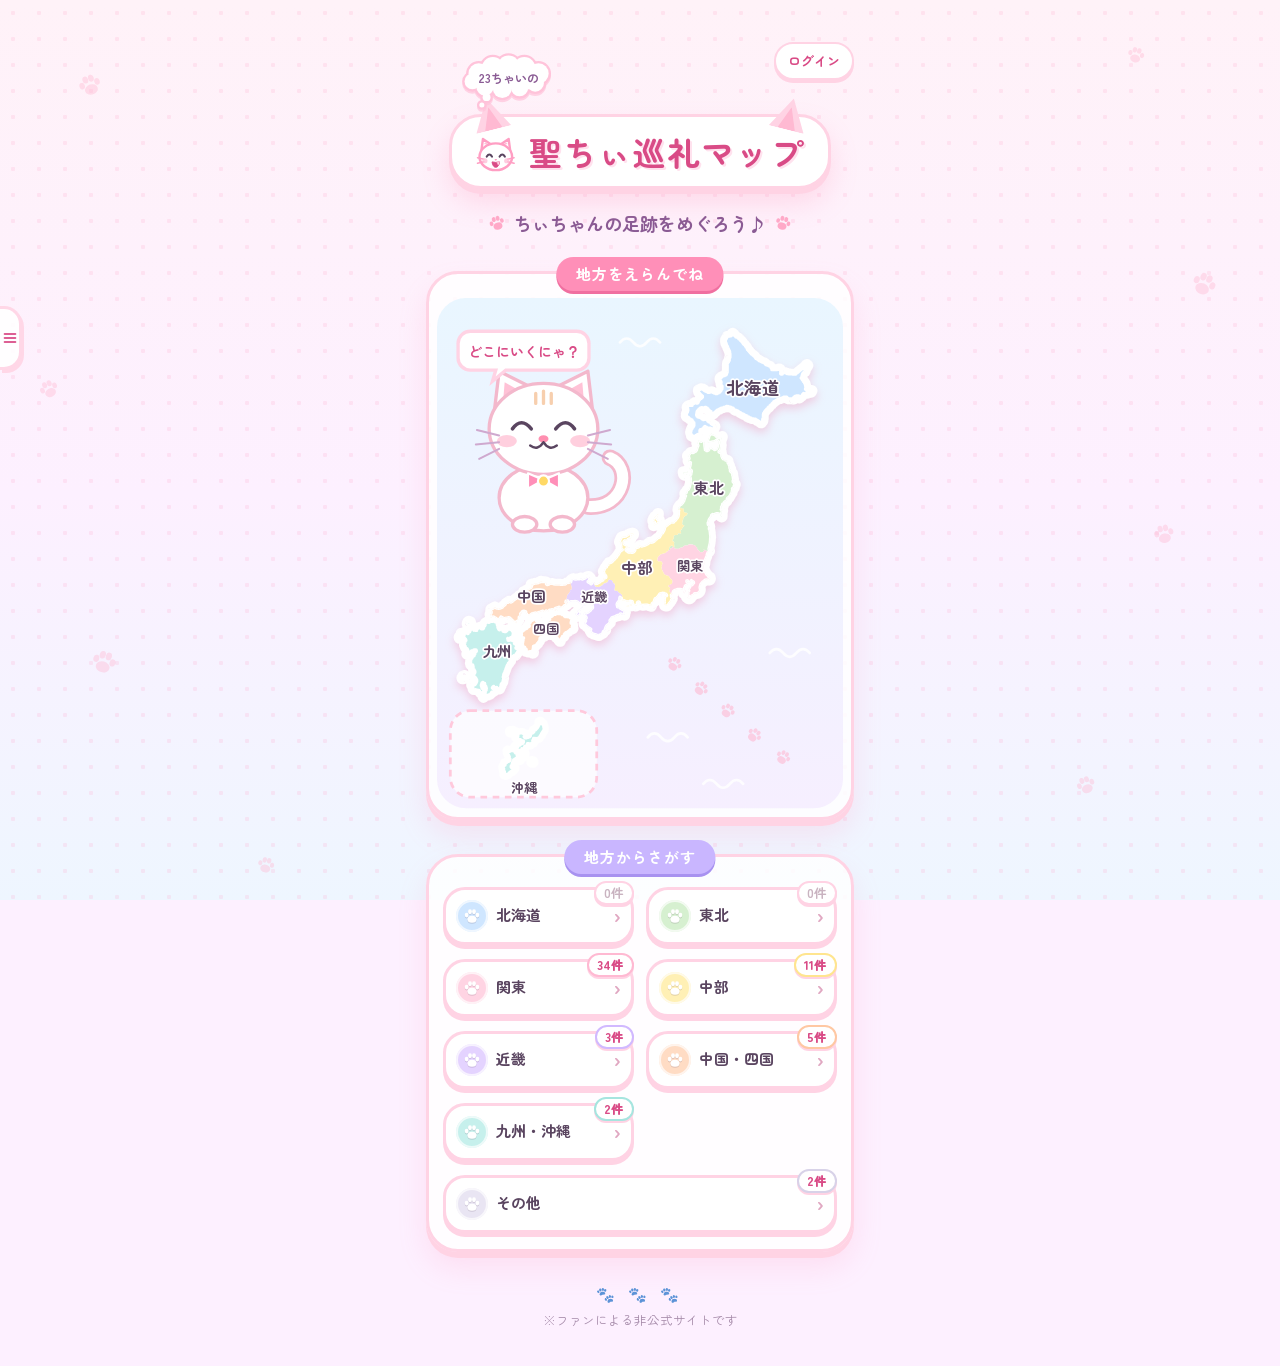
==== commit 6eef71db: "管理ページから更新 2026-10-09 03:11" ====
--- a/index.html
+++ b/index.html
@@ -34,7 +34,7 @@
 <div class="age-bubble" role="img" aria-label="23ちゃいの"><svg class="age-cloud" viewBox="0 0 112 68" aria-hidden="true"><g fill="#fff" stroke="#ffc3da" stroke-width="6" stroke-linejoin="round"><rect x="18" y="14" width="80" height="28" rx="12"/><circle cx="20" cy="22" r="13"/><circle cx="38" cy="15" r="14"/><circle cx="58" cy="13" r="14"/><circle cx="78" cy="15" r="14"/><circle cx="96" cy="22" r="13"/><circle cx="92" cy="34" r="11"/><circle cx="72" cy="40" r="11"/><circle cx="50" cy="41" r="12"/><circle cx="28" cy="39" r="11"/><circle cx="12" cy="32" r="10"/><circle cx="30" cy="52" r="5"/><circle cx="24" cy="62" r="3.2"/></g><g fill="#fff"><rect x="18" y="14" width="80" height="28" rx="12"/><circle cx="20" cy="22" r="13"/><circle cx="38" cy="15" r="14"/><circle cx="58" cy="13" r="14"/><circle cx="78" cy="15" r="14"/><circle cx="96" cy="22" r="13"/><circle cx="92" cy="34" r="11"/><circle cx="72" cy="40" r="11"/><circle cx="50" cy="41" r="12"/><circle cx="28" cy="39" r="11"/><circle cx="12" cy="32" r="10"/><circle cx="30" cy="52" r="5"/><circle cx="24" cy="62" r="3.2"/></g></svg><span>23ちゃいの</span></div>
 <div class="title-badge">
 <span class="ear ear-l"></span><span class="ear ear-r"></span>
-<h1 class="title"><svg class="tcat" viewBox="0 0 40 36" aria-hidden="true"><path d="M5 18 L7 3 L16 9 Z M35 18 L33 3 L24 9 Z" fill="#fff" stroke="#ff9ec3" stroke-width="2.4" stroke-linejoin="round"/><path d="M8 8 L10 6 L13 9 Z M32 8 L30 6 L27 9 Z" fill="#ffc0d8"/><ellipse cx="20" cy="21" rx="16.5" ry="13.5" fill="#fff" stroke="#ff9ec3" stroke-width="2.4"/><path d="M10.8 20.8 Q13.5 16.8 16.2 20.8 M23.8 20.8 Q26.5 16.8 29.2 20.8" fill="none" stroke="#5a4560" stroke-width="2" stroke-linecap="round"/><path d="M8 23.5 L1.5 22 M8 26 L1.5 27.5 M32 23.5 L38.5 22 M32 26 L38.5 27.5" fill="none" stroke="#ff9ec3" stroke-width="1.5" stroke-linecap="round"/><circle cx="9" cy="25" r="2.6" fill="#ffc0d8" opacity=".8"/><circle cx="31" cy="25" r="2.6" fill="#ffc0d8" opacity=".8"/><path d="M18.6 23.6 h2.8 l-1.4 1.5 z" fill="#ff7eb0"/><path d="M16.2 26.2 Q20 27.2 23.8 26.2 Q23 31.6 20 31.6 Q17 31.6 16.2 26.2 Z" class="tmouth" fill="#d94b86" stroke="#d94b86" stroke-width="1" stroke-linejoin="round"/></svg> 聖ちぃ巡礼マップ</h1>
+<h1 class="title"><svg class="tcat" viewBox="0 0 40 36" aria-hidden="true"><path d="M5 18 L7 3 L16 9 Z M35 18 L33 3 L24 9 Z" fill="#fff" stroke="#ff9ec3" stroke-width="2.4" stroke-linejoin="round"/><path d="M8 8 L10 6 L13 9 Z M32 8 L30 6 L27 9 Z" fill="#ffc0d8"/><ellipse cx="20" cy="21" rx="16.5" ry="13.5" fill="#fff" stroke="#ff9ec3" stroke-width="2.4"/><path d="M10.8 20.8 Q13.5 16.8 16.2 20.8 M23.8 20.8 Q26.5 16.8 29.2 20.8" fill="none" stroke="#5a4560" stroke-width="2" stroke-linecap="round"/><path d="M8 23.5 L1.5 22 M8 26 L1.5 27.5 M32 23.5 L38.5 22 M32 26 L38.5 27.5" fill="none" stroke="#ff9ec3" stroke-width="1.5" stroke-linecap="round"/><circle cx="9" cy="25" r="2.6" fill="#ffc0d8" opacity=".8"/><circle cx="31" cy="25" r="2.6" fill="#ffc0d8" opacity=".8"/><path d="M18.6 23.6 h2.8 l-1.4 1.5 z" fill="#ff7eb0"/><path d="M16.2 26.2 Q20 27.2 23.8 26.2 Q23 31.6 20 31.6 Q17 31.6 16.2 26.2 Z" class="tmouth" fill="#d94b86" stroke="#d94b86" stroke-width="1" stroke-linejoin="round"/><path class="tmouth" d="M21 26.5 L23.7 26.3 L22.6 29.6 Z" fill="#fff" stroke="#ff9ec3" stroke-width=".7" stroke-linejoin="round"/></svg> 聖ちぃ巡礼マップ</h1>
 </div>
 </div>
 <p class="subtitle"><svg class="pico" viewBox="0 0 24 24" aria-hidden="true"><use href="#paw"/></svg>ちぃちゃんの足跡をめぐろう♪<svg class="pico" viewBox="0 0 24 24" aria-hidden="true"><use href="#paw"/></svg></p>
--- a/css/style.css
+++ b/css/style.css
@@ -38,7 +38,7 @@
 /* ヘッダー */
 .hero{text-align:center}
 .title-wrap{position:relative;display:inline-block;margin-top:34px}
-.age-bubble{position:absolute;left:14px;top:-52px;z-index:3;width:88px;height:54px;transform:rotate(-4deg);pointer-events:none;
+.age-bubble{position:absolute;left:14px;top:-58px;z-index:3;width:88px;height:54px;transform:rotate(0deg);pointer-events:none;
   animation:bub 4s ease-in-out infinite}
 .age-cloud{position:absolute;inset:0;width:100%;height:100%;overflow:visible;filter:drop-shadow(0 2px 0 rgba(255,195,218,.7))}
 .age-bubble span{position:absolute;left:2px;right:0;top:14px;line-height:16px;text-align:center;font-size:12px;font-weight:700;color:#8a5b94;white-space:nowrap}
@@ -46,7 +46,7 @@
 .tmouth{transform-box:fill-box;transform-origin:50% 0;animation:talk 4s linear infinite}
 @keyframes talk{0%,48%,100%{transform:scaleY(.25)}4%{transform:scaleY(1)}8%{transform:scaleY(.3)}12%{transform:scaleY(1)}16%{transform:scaleY(.35)}20%{transform:scaleY(1)}24%{transform:scaleY(.3)}28%{transform:scaleY(1)}32%{transform:scaleY(.35)}36%{transform:scaleY(1)}40%{transform:scaleY(.3)}44%{transform:scaleY(.9)}}
 @keyframes cbob{0%,48%,100%{transform:translateY(0) rotate(0)}6%,18%,30%,42%{transform:translateY(-1px) rotate(-3deg)}12%,24%,36%{transform:translateY(0) rotate(2deg)}}
-@keyframes bub{0%,48%,100%{transform:rotate(-4deg) scale(1)}6%,18%,30%,42%{transform:rotate(-4deg) scale(1.04)}12%,24%,36%{transform:rotate(-4deg) scale(1)}}
+@keyframes bub{0%,48%,100%{transform:rotate(0deg) scale(1)}6%,18%,30%,42%{transform:rotate(0deg) scale(1.04)}12%,24%,36%{transform:rotate(0deg) scale(1)}}
 @media (prefers-reduced-motion:reduce){.tcat,.tmouth,.age-bubble{animation:none}.tmouth{transform:scaleY(.8)}}
 .title-badge{position:relative;display:inline-block;isolation:isolate;margin-top:0;
   padding:13px 24px 11px;background:#fff;border:3px solid var(--line);border-radius:32px;
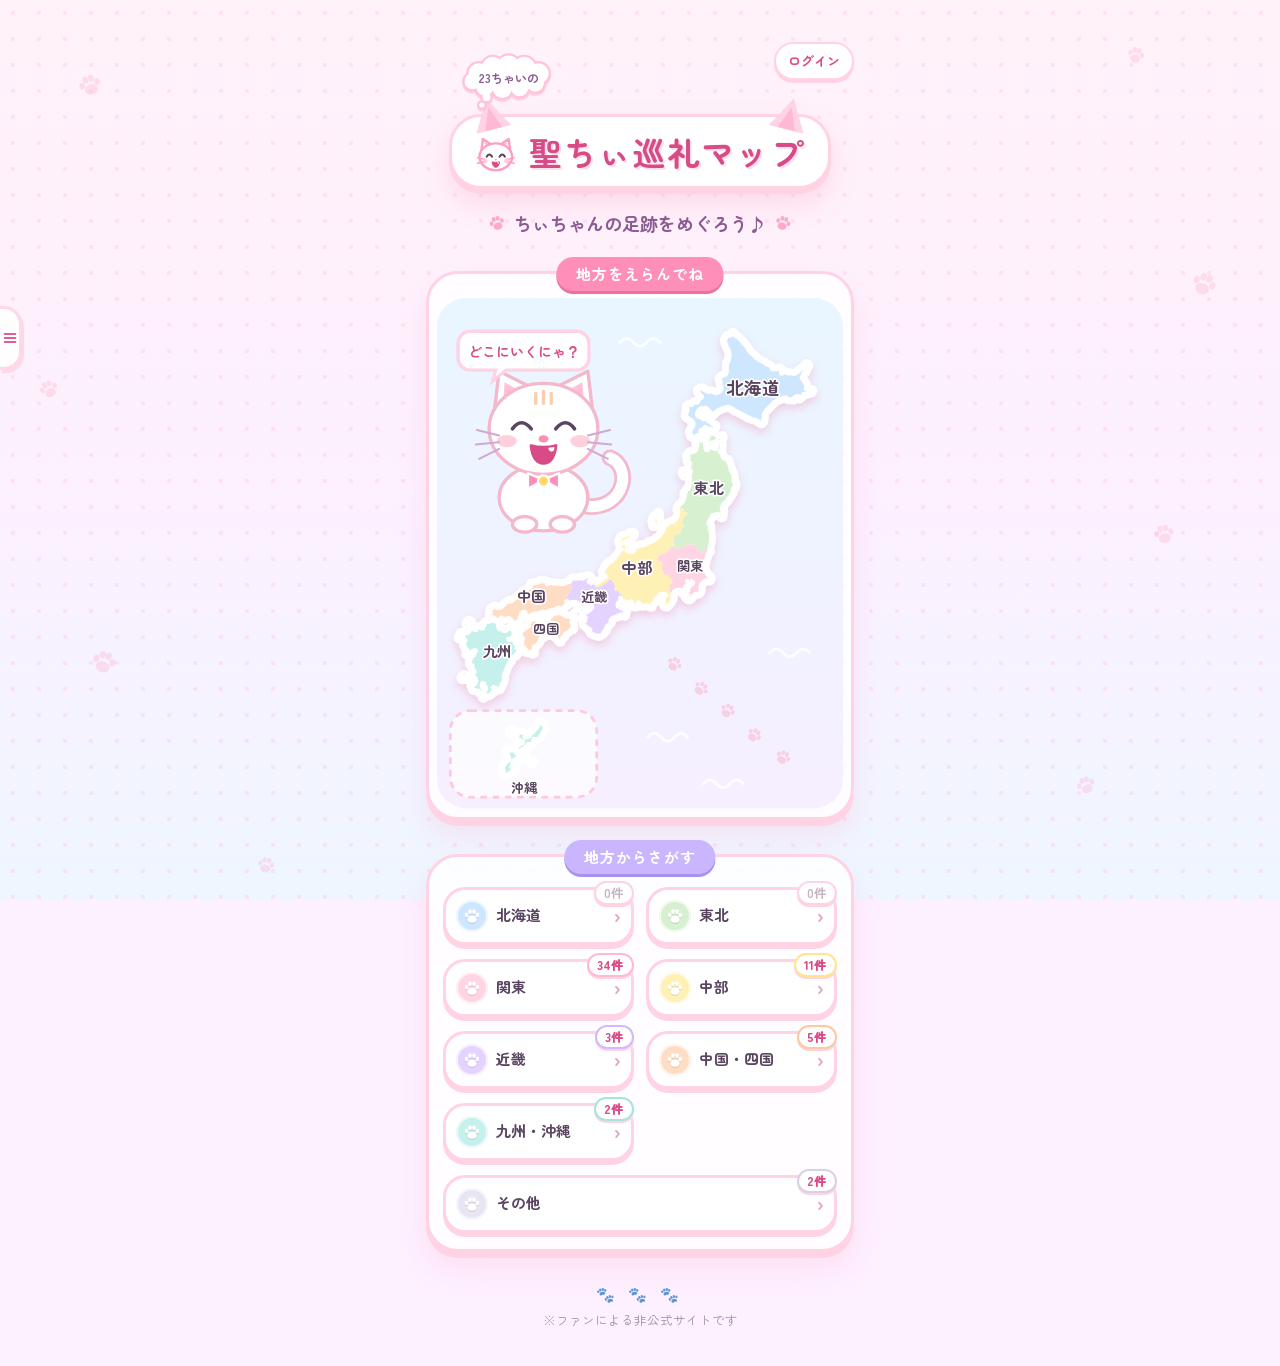
==== commit 3d4dcbb8: "管理ページから更新 2026-10-09 03:53" ====
--- a/index.html
+++ b/index.html
@@ -34,7 +34,7 @@
 <div class="age-bubble" role="img" aria-label="23ちゃいの"><svg class="age-cloud" viewBox="0 0 112 68" aria-hidden="true"><g fill="#fff" stroke="#ffc3da" stroke-width="6" stroke-linejoin="round"><rect x="18" y="14" width="80" height="28" rx="12"/><circle cx="20" cy="22" r="13"/><circle cx="38" cy="15" r="14"/><circle cx="58" cy="13" r="14"/><circle cx="78" cy="15" r="14"/><circle cx="96" cy="22" r="13"/><circle cx="92" cy="34" r="11"/><circle cx="72" cy="40" r="11"/><circle cx="50" cy="41" r="12"/><circle cx="28" cy="39" r="11"/><circle cx="12" cy="32" r="10"/><circle cx="30" cy="52" r="5"/><circle cx="24" cy="62" r="3.2"/></g><g fill="#fff"><rect x="18" y="14" width="80" height="28" rx="12"/><circle cx="20" cy="22" r="13"/><circle cx="38" cy="15" r="14"/><circle cx="58" cy="13" r="14"/><circle cx="78" cy="15" r="14"/><circle cx="96" cy="22" r="13"/><circle cx="92" cy="34" r="11"/><circle cx="72" cy="40" r="11"/><circle cx="50" cy="41" r="12"/><circle cx="28" cy="39" r="11"/><circle cx="12" cy="32" r="10"/><circle cx="30" cy="52" r="5"/><circle cx="24" cy="62" r="3.2"/></g></svg><span>23ちゃいの</span></div>
 <div class="title-badge">
 <span class="ear ear-l"></span><span class="ear ear-r"></span>
-<h1 class="title"><svg class="tcat" viewBox="0 0 40 36" aria-hidden="true"><path d="M5 18 L7 3 L16 9 Z M35 18 L33 3 L24 9 Z" fill="#fff" stroke="#ff9ec3" stroke-width="2.4" stroke-linejoin="round"/><path d="M8 8 L10 6 L13 9 Z M32 8 L30 6 L27 9 Z" fill="#ffc0d8"/><ellipse cx="20" cy="21" rx="16.5" ry="13.5" fill="#fff" stroke="#ff9ec3" stroke-width="2.4"/><path d="M10.8 20.8 Q13.5 16.8 16.2 20.8 M23.8 20.8 Q26.5 16.8 29.2 20.8" fill="none" stroke="#5a4560" stroke-width="2" stroke-linecap="round"/><path d="M8 23.5 L1.5 22 M8 26 L1.5 27.5 M32 23.5 L38.5 22 M32 26 L38.5 27.5" fill="none" stroke="#ff9ec3" stroke-width="1.5" stroke-linecap="round"/><circle cx="9" cy="25" r="2.6" fill="#ffc0d8" opacity=".8"/><circle cx="31" cy="25" r="2.6" fill="#ffc0d8" opacity=".8"/><path d="M18.6 23.6 h2.8 l-1.4 1.5 z" fill="#ff7eb0"/><path d="M16.2 26.2 Q20 27.2 23.8 26.2 Q23 31.6 20 31.6 Q17 31.6 16.2 26.2 Z" class="tmouth" fill="#d94b86" stroke="#d94b86" stroke-width="1" stroke-linejoin="round"/><path class="tmouth" d="M21 26.5 L23.7 26.3 L22.6 29.6 Z" fill="#fff" stroke="#ff9ec3" stroke-width=".7" stroke-linejoin="round"/></svg> 聖ちぃ巡礼マップ</h1>
+<h1 class="title"><svg class="tcat" viewBox="0 0 40 36" aria-hidden="true"><path d="M5 18 L7 3 L16 9 Z M35 18 L33 3 L24 9 Z" fill="#fff" stroke="#ff9ec3" stroke-width="2.4" stroke-linejoin="round"/><path d="M8 8 L10 6 L13 9 Z M32 8 L30 6 L27 9 Z" fill="#ffc0d8"/><ellipse cx="20" cy="21" rx="16.5" ry="13.5" fill="#fff" stroke="#ff9ec3" stroke-width="2.4"/><path d="M10.8 20.8 Q13.5 16.8 16.2 20.8 M23.8 20.8 Q26.5 16.8 29.2 20.8" fill="none" stroke="#5a4560" stroke-width="2" stroke-linecap="round"/><path d="M8 23.5 L1.5 22 M8 26 L1.5 27.5 M32 23.5 L38.5 22 M32 26 L38.5 27.5" fill="none" stroke="#ff9ec3" stroke-width="1.5" stroke-linecap="round"/><circle cx="9" cy="25" r="2.6" fill="#ffc0d8" opacity=".8"/><circle cx="31" cy="25" r="2.6" fill="#ffc0d8" opacity=".8"/><path d="M18.6 23.6 h2.8 l-1.4 1.5 z" fill="#ff7eb0"/><path d="M16.2 26.2 Q20 27.2 23.8 26.2 Q23 31.6 20 31.6 Q17 31.6 16.2 26.2 Z" class="tmouth" fill="#d94b86" stroke="#d94b86" stroke-width="1" stroke-linejoin="round"/><path class="tmouth" d="M21.52 26.9L23.3 26.45Q23.4 27.95 22.46 27.95Q21.55 27.95 21.52 26.9Z" fill="#fff"/></svg> 聖ちぃ巡礼マップ</h1>
 </div>
 </div>
 <p class="subtitle"><svg class="pico" viewBox="0 0 24 24" aria-hidden="true"><use href="#paw"/></svg>ちぃちゃんの足跡をめぐろう♪<svg class="pico" viewBox="0 0 24 24" aria-hidden="true"><use href="#paw"/></svg></p>
@@ -68,7 +68,7 @@
 <path d="M-28 0Q-20 -11 -11 0" fill="none" stroke="#5a4560" stroke-width="3.2" stroke-linecap="round"/><path d="M28 0Q20 -11 11 0" fill="none" stroke="#5a4560" stroke-width="3.2" stroke-linecap="round"/>
 <ellipse cx="-33" cy="11" rx="9" ry="5.5" fill="#ffbfd3" opacity=".75"/><ellipse cx="33" cy="11" rx="9" ry="5.5" fill="#ffbfd3" opacity=".75"/>
 <ellipse cx="0" cy="9" rx="4.5" ry="3.2" fill="#ff8fb0"/>
-<path d="M0 12Q-5 20 -12 15M0 12Q5 20 12 15" fill="none" stroke="#5a4560" stroke-width="2.2" stroke-linecap="round"/>
+<path class="tmouth" d="M-11.3 15Q0 18 11.3 15Q9.5 31 0 31Q-9.5 31 -11.3 15Z" fill="#d94b86" stroke="#d94b86" stroke-width="2.5" stroke-linejoin="round"/><path class="tmouth" d="M4.5 17L9.8 16.3Q10 20.4 7.3 20.4Q4.6 20.4 4.5 17Z" fill="#fff"/>
 <path d="M-40 6L-60 1M-40 12L-61 14M-40 18L-58 27M40 6L60 1M40 12L61 14M40 18L58 27" stroke="#cfa9cf" stroke-width="1.8" stroke-linecap="round"/>
 <path d="M-14 40L0 46L-14 54ZM14 40L0 46L14 54Z" fill="#ff8fb8" stroke="#fff" stroke-width="2" stroke-linejoin="round"/><circle cx="0" cy="47" r="5" fill="#ffd966" stroke="#fff" stroke-width="2"/>
 </g></g>
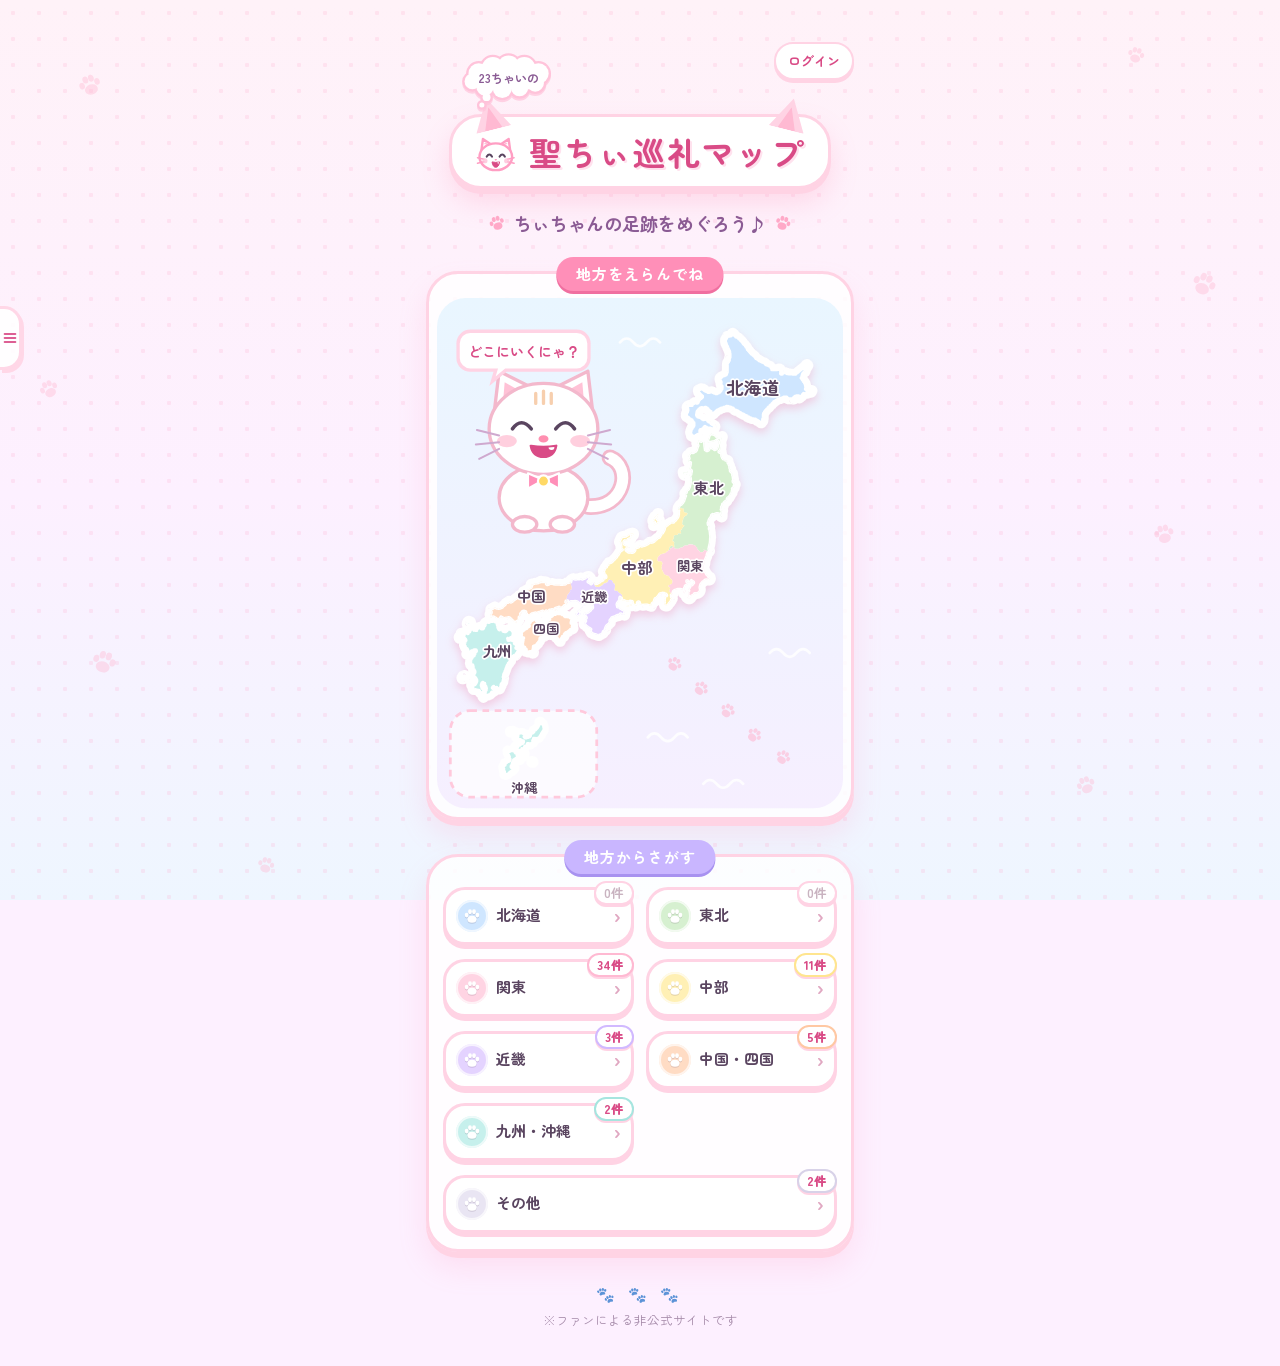
==== commit d47b46a9: "管理ページから更新 2026-10-09 03:56" ====
--- a/index.html
+++ b/index.html
@@ -68,7 +68,7 @@
 <path d="M-28 0Q-20 -11 -11 0" fill="none" stroke="#5a4560" stroke-width="3.2" stroke-linecap="round"/><path d="M28 0Q20 -11 11 0" fill="none" stroke="#5a4560" stroke-width="3.2" stroke-linecap="round"/>
 <ellipse cx="-33" cy="11" rx="9" ry="5.5" fill="#ffbfd3" opacity=".75"/><ellipse cx="33" cy="11" rx="9" ry="5.5" fill="#ffbfd3" opacity=".75"/>
 <ellipse cx="0" cy="9" rx="4.5" ry="3.2" fill="#ff8fb0"/>
-<path class="tmouth" d="M-11.3 15Q0 18 11.3 15Q9.5 31 0 31Q-9.5 31 -11.3 15Z" fill="#d94b86" stroke="#d94b86" stroke-width="2.5" stroke-linejoin="round"/><path class="tmouth" d="M4.5 17L9.8 16.3Q10 20.4 7.3 20.4Q4.6 20.4 4.5 17Z" fill="#fff"/>
+<path class="smouth" d="M-11.3 15Q0 18 11.3 15Q9.5 31 0 31Q-9.5 31 -11.3 15Z" fill="#d94b86" stroke="#d94b86" stroke-width="2.5" stroke-linejoin="round"/><path class="smouth" d="M4.5 17L9.8 16.3Q10 20.4 7.3 20.4Q4.6 20.4 4.5 17Z" fill="#fff"/>
 <path d="M-40 6L-60 1M-40 12L-61 14M-40 18L-58 27M40 6L60 1M40 12L61 14M40 18L58 27" stroke="#cfa9cf" stroke-width="1.8" stroke-linecap="round"/>
 <path d="M-14 40L0 46L-14 54ZM14 40L0 46L14 54Z" fill="#ff8fb8" stroke="#fff" stroke-width="2" stroke-linejoin="round"/><circle cx="0" cy="47" r="5" fill="#ffd966" stroke="#fff" stroke-width="2"/>
 </g></g>
--- a/css/style.css
+++ b/css/style.css
@@ -43,6 +43,7 @@
 .age-cloud{position:absolute;inset:0;width:100%;height:100%;overflow:visible;filter:drop-shadow(0 2px 0 rgba(255,195,218,.7))}
 .age-bubble span{position:absolute;left:2px;right:0;top:14px;line-height:16px;text-align:center;font-size:12px;font-weight:700;color:#8a5b94;white-space:nowrap}
 .tcat{display:inline-block;width:1.2em;height:1.08em;vertical-align:-.16em;margin-right:.1em;overflow:visible;animation:cbob 4s ease-in-out infinite}
+.smouth{transform-box:fill-box;transform-origin:50% 0;transform:scaleY(.65)}
 .tmouth{transform-box:fill-box;transform-origin:50% 0;animation:talk 4s linear infinite}
 @keyframes talk{0%,48%,100%{transform:scaleY(.25)}4%{transform:scaleY(1)}8%{transform:scaleY(.3)}12%{transform:scaleY(1)}16%{transform:scaleY(.35)}20%{transform:scaleY(1)}24%{transform:scaleY(.3)}28%{transform:scaleY(1)}32%{transform:scaleY(.35)}36%{transform:scaleY(1)}40%{transform:scaleY(.3)}44%{transform:scaleY(.9)}}
 @keyframes cbob{0%,48%,100%{transform:translateY(0) rotate(0)}6%,18%,30%,42%{transform:translateY(-1px) rotate(-3deg)}12%,24%,36%{transform:translateY(0) rotate(2deg)}}
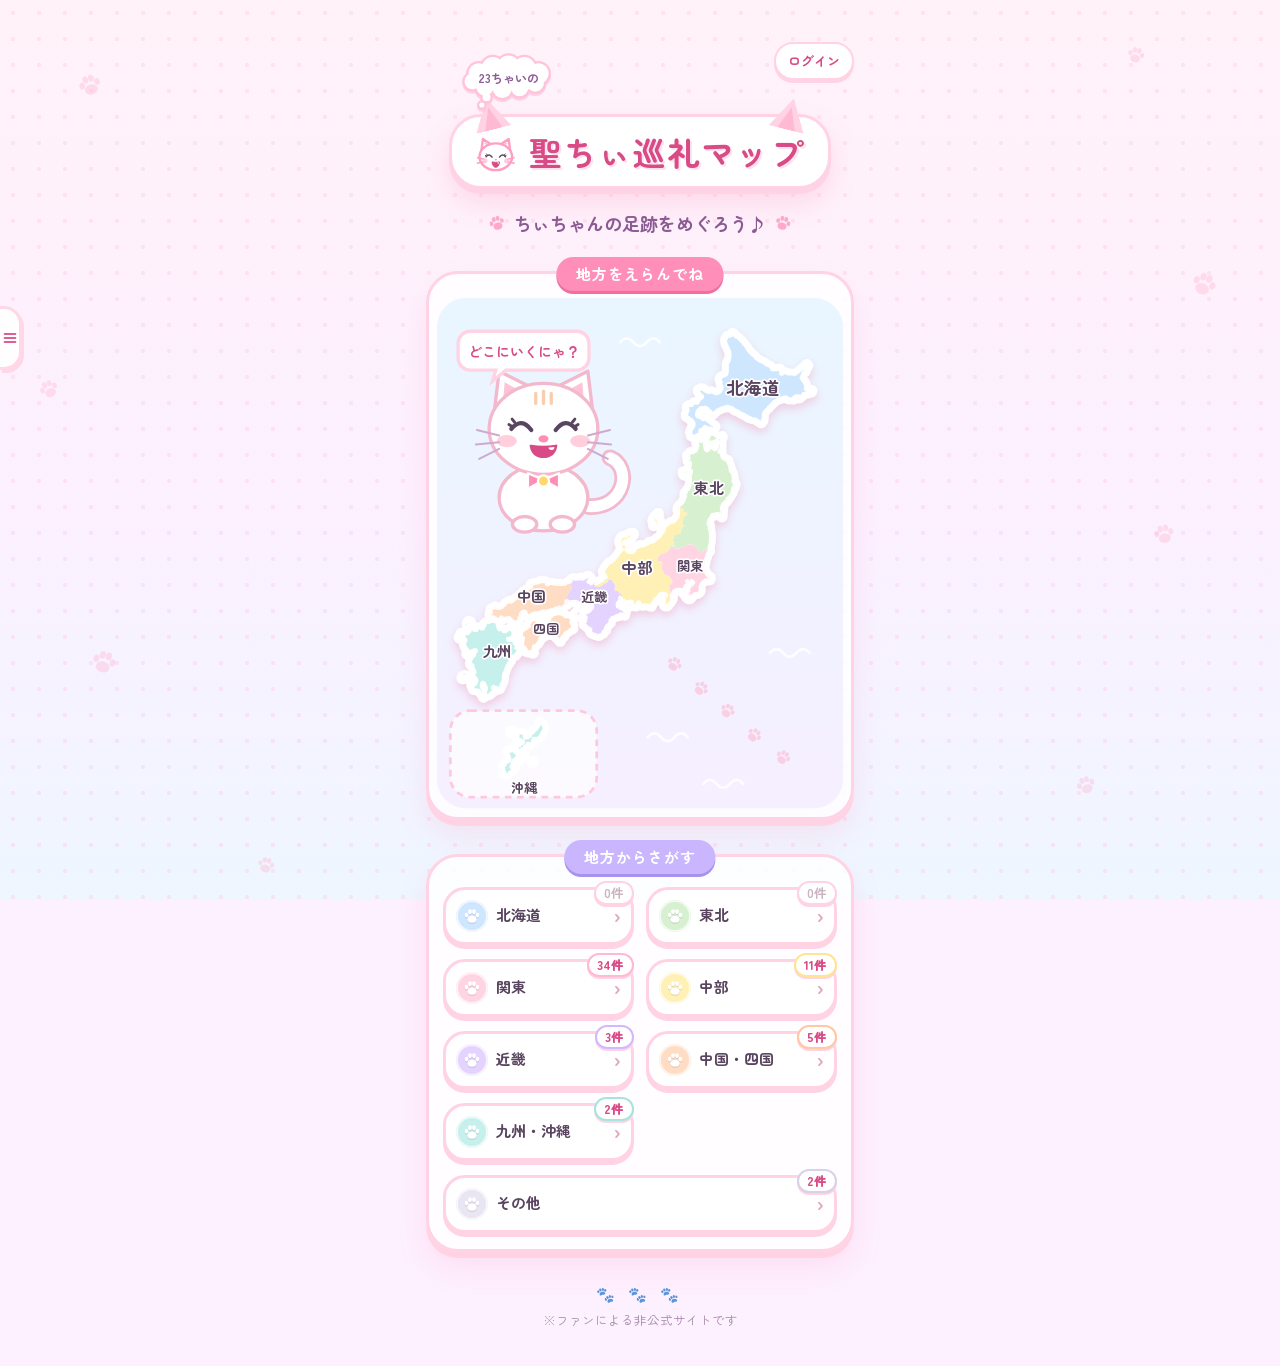
==== commit 3bcd2c33: "管理ページから更新 2026-10-09 03:59" ====
--- a/index.html
+++ b/index.html
@@ -34,7 +34,7 @@
 <div class="age-bubble" role="img" aria-label="23ちゃいの"><svg class="age-cloud" viewBox="0 0 112 68" aria-hidden="true"><g fill="#fff" stroke="#ffc3da" stroke-width="6" stroke-linejoin="round"><rect x="18" y="14" width="80" height="28" rx="12"/><circle cx="20" cy="22" r="13"/><circle cx="38" cy="15" r="14"/><circle cx="58" cy="13" r="14"/><circle cx="78" cy="15" r="14"/><circle cx="96" cy="22" r="13"/><circle cx="92" cy="34" r="11"/><circle cx="72" cy="40" r="11"/><circle cx="50" cy="41" r="12"/><circle cx="28" cy="39" r="11"/><circle cx="12" cy="32" r="10"/><circle cx="30" cy="52" r="5"/><circle cx="24" cy="62" r="3.2"/></g><g fill="#fff"><rect x="18" y="14" width="80" height="28" rx="12"/><circle cx="20" cy="22" r="13"/><circle cx="38" cy="15" r="14"/><circle cx="58" cy="13" r="14"/><circle cx="78" cy="15" r="14"/><circle cx="96" cy="22" r="13"/><circle cx="92" cy="34" r="11"/><circle cx="72" cy="40" r="11"/><circle cx="50" cy="41" r="12"/><circle cx="28" cy="39" r="11"/><circle cx="12" cy="32" r="10"/><circle cx="30" cy="52" r="5"/><circle cx="24" cy="62" r="3.2"/></g></svg><span>23ちゃいの</span></div>
 <div class="title-badge">
 <span class="ear ear-l"></span><span class="ear ear-r"></span>
-<h1 class="title"><svg class="tcat" viewBox="0 0 40 36" aria-hidden="true"><path d="M5 18 L7 3 L16 9 Z M35 18 L33 3 L24 9 Z" fill="#fff" stroke="#ff9ec3" stroke-width="2.4" stroke-linejoin="round"/><path d="M8 8 L10 6 L13 9 Z M32 8 L30 6 L27 9 Z" fill="#ffc0d8"/><ellipse cx="20" cy="21" rx="16.5" ry="13.5" fill="#fff" stroke="#ff9ec3" stroke-width="2.4"/><path d="M10.8 20.8 Q13.5 16.8 16.2 20.8 M23.8 20.8 Q26.5 16.8 29.2 20.8" fill="none" stroke="#5a4560" stroke-width="2" stroke-linecap="round"/><path d="M8 23.5 L1.5 22 M8 26 L1.5 27.5 M32 23.5 L38.5 22 M32 26 L38.5 27.5" fill="none" stroke="#ff9ec3" stroke-width="1.5" stroke-linecap="round"/><circle cx="9" cy="25" r="2.6" fill="#ffc0d8" opacity=".8"/><circle cx="31" cy="25" r="2.6" fill="#ffc0d8" opacity=".8"/><path d="M18.6 23.6 h2.8 l-1.4 1.5 z" fill="#ff7eb0"/><path d="M16.2 26.2 Q20 27.2 23.8 26.2 Q23 31.6 20 31.6 Q17 31.6 16.2 26.2 Z" class="tmouth" fill="#d94b86" stroke="#d94b86" stroke-width="1" stroke-linejoin="round"/><path class="tmouth" d="M21.52 26.9L23.3 26.45Q23.4 27.95 22.46 27.95Q21.55 27.95 21.52 26.9Z" fill="#fff"/></svg> 聖ちぃ巡礼マップ</h1>
+<h1 class="title"><svg class="tcat" viewBox="0 0 40 36" aria-hidden="true"><path d="M5 18 L7 3 L16 9 Z M35 18 L33 3 L24 9 Z" fill="#fff" stroke="#ff9ec3" stroke-width="2.4" stroke-linejoin="round"/><path d="M8 8 L10 6 L13 9 Z M32 8 L30 6 L27 9 Z" fill="#ffc0d8"/><ellipse cx="20" cy="21" rx="16.5" ry="13.5" fill="#fff" stroke="#ff9ec3" stroke-width="2.4"/><path d="M16.3 21.3 Q13.3 17.3 10.2 21 M23.7 21.3 Q26.7 17.3 29.8 21" fill="none" stroke="#5a4560" stroke-width="1.5" stroke-linecap="round"/><path d="M10.6 20.3 L9.5 19.65 M11.25 19 L10.47 18.04 M29.4 20.3 L30.5 19.65 M28.75 19 L29.53 18.04" fill="none" stroke="#5a4560" stroke-width=".95" stroke-linecap="round"/><path d="M8 23.5 L1.5 22 M8 26 L1.5 27.5 M32 23.5 L38.5 22 M32 26 L38.5 27.5" fill="none" stroke="#ff9ec3" stroke-width="1.5" stroke-linecap="round"/><circle cx="9" cy="25" r="2.6" fill="#ffc0d8" opacity=".8"/><circle cx="31" cy="25" r="2.6" fill="#ffc0d8" opacity=".8"/><path d="M18.6 23.6 h2.8 l-1.4 1.5 z" fill="#ff7eb0"/><path d="M16.2 26.2 Q20 27.2 23.8 26.2 Q23 31.6 20 31.6 Q17 31.6 16.2 26.2 Z" class="tmouth" fill="#d94b86" stroke="#d94b86" stroke-width="1" stroke-linejoin="round"/><path class="tmouth" d="M21.52 26.9L23.3 26.45Q23.4 27.95 22.46 27.95Q21.55 27.95 21.52 26.9Z" fill="#fff"/></svg> 聖ちぃ巡礼マップ</h1>
 </div>
 </div>
 <p class="subtitle"><svg class="pico" viewBox="0 0 24 24" aria-hidden="true"><use href="#paw"/></svg>ちぃちゃんの足跡をめぐろう♪<svg class="pico" viewBox="0 0 24 24" aria-hidden="true"><use href="#paw"/></svg></p>
@@ -65,7 +65,7 @@
 <path d="M45 -10L40 -52L8 -36Z" fill="#fff" stroke="#f3b8cc" stroke-width="3" stroke-linejoin="round"/><path d="M37 -18L35 -42L19 -33Z" fill="#ffc2d6"/>
 <ellipse cx="0" cy="0" rx="49" ry="41" fill="#fff" stroke="#f3b8cc" stroke-width="3"/>
 <path d="M-7 -32v9M0 -34v11M7 -32v9" stroke="#f7cfae" stroke-width="3" stroke-linecap="round"/>
-<path d="M-28 0Q-20 -11 -11 0" fill="none" stroke="#5a4560" stroke-width="3.2" stroke-linecap="round"/><path d="M28 0Q20 -11 11 0" fill="none" stroke="#5a4560" stroke-width="3.2" stroke-linecap="round"/>
+<path d="M-11 1Q-20 -11 -29 0" fill="none" stroke="#5a4560" stroke-width="3.8" stroke-linecap="round" stroke-linejoin="round"/><path d="M11 1Q20 -11 29 0" fill="none" stroke="#5a4560" stroke-width="3.8" stroke-linecap="round" stroke-linejoin="round"/><path d="M-28 -2L-31.2 -4" fill="none" stroke="#5a4560" stroke-width="2.6" stroke-linecap="round" stroke-linejoin="round"/><path d="M-26 -6L-28.3 -8.8" fill="none" stroke="#5a4560" stroke-width="2.6" stroke-linecap="round" stroke-linejoin="round"/><path d="M28 -2L31.2 -4" fill="none" stroke="#5a4560" stroke-width="2.6" stroke-linecap="round" stroke-linejoin="round"/><path d="M26 -6L28.3 -8.8" fill="none" stroke="#5a4560" stroke-width="2.6" stroke-linecap="round" stroke-linejoin="round"/>
 <ellipse cx="-33" cy="11" rx="9" ry="5.5" fill="#ffbfd3" opacity=".75"/><ellipse cx="33" cy="11" rx="9" ry="5.5" fill="#ffbfd3" opacity=".75"/>
 <ellipse cx="0" cy="9" rx="4.5" ry="3.2" fill="#ff8fb0"/>
 <path class="smouth" d="M-11.3 15Q0 18 11.3 15Q9.5 31 0 31Q-9.5 31 -11.3 15Z" fill="#d94b86" stroke="#d94b86" stroke-width="2.5" stroke-linejoin="round"/><path class="smouth" d="M4.5 17L9.8 16.3Q10 20.4 7.3 20.4Q4.6 20.4 4.5 17Z" fill="#fff"/>
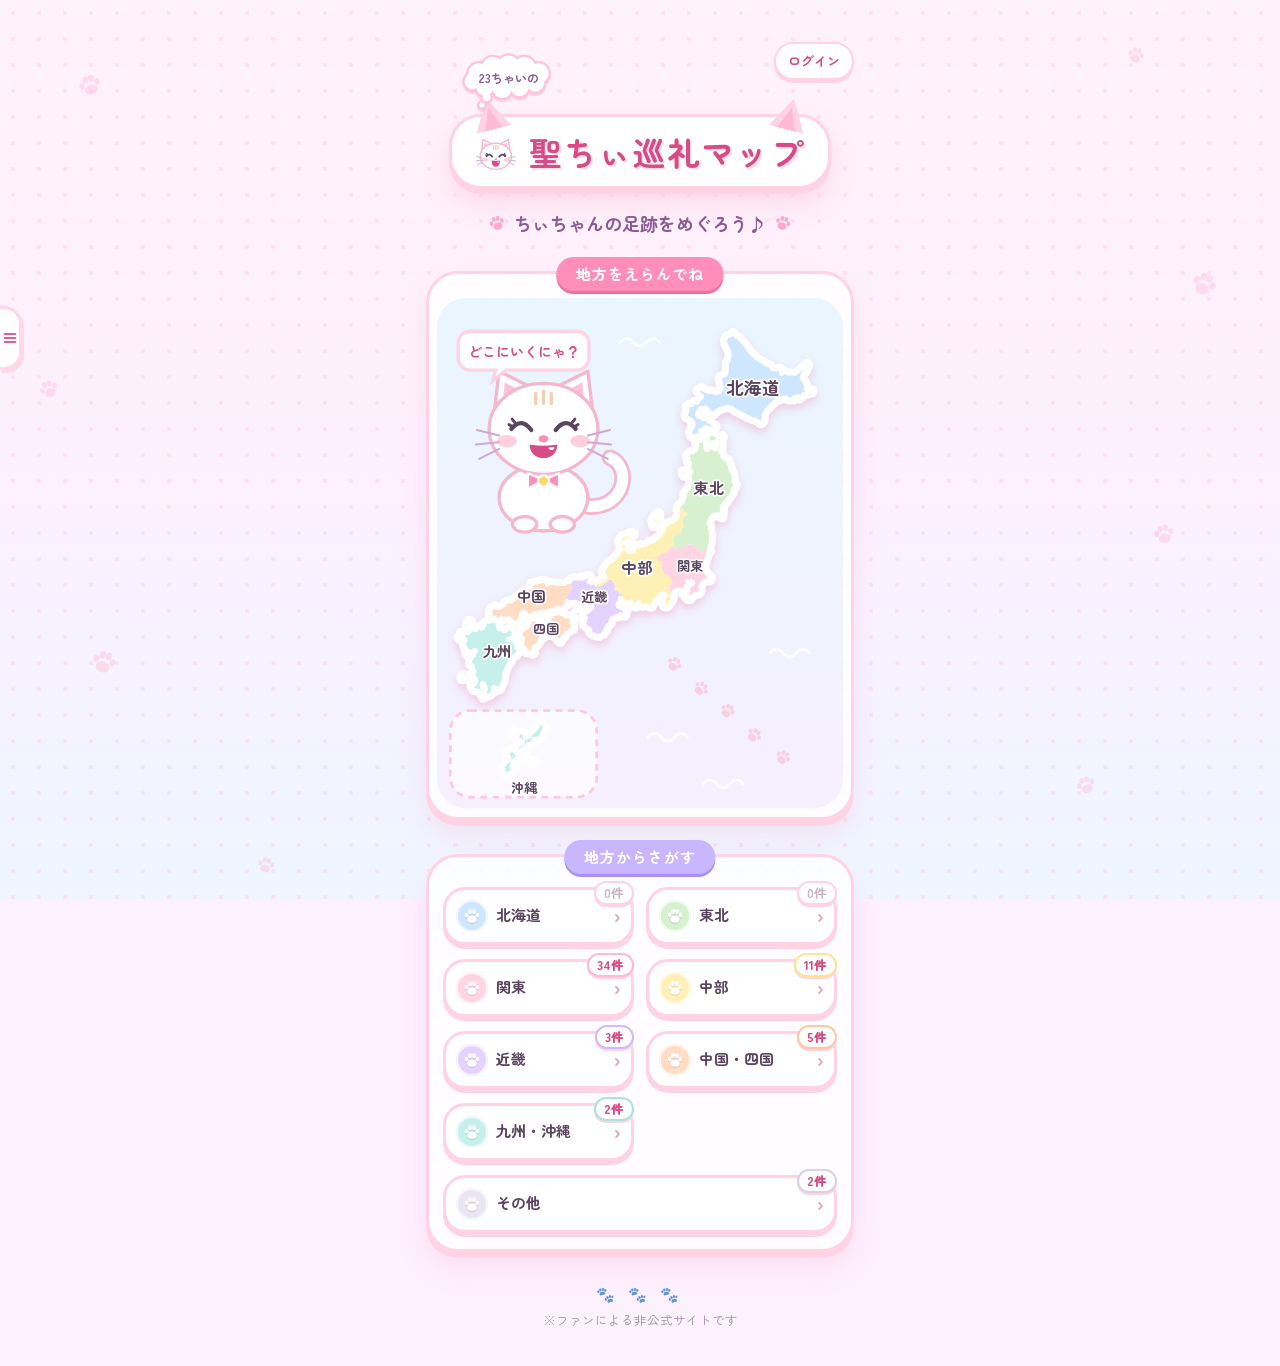
==== commit 8524a8ba: "管理ページから更新 2026-10-09 04:03" ====
--- a/index.html
+++ b/index.html
@@ -34,7 +34,16 @@
 <div class="age-bubble" role="img" aria-label="23ちゃいの"><svg class="age-cloud" viewBox="0 0 112 68" aria-hidden="true"><g fill="#fff" stroke="#ffc3da" stroke-width="6" stroke-linejoin="round"><rect x="18" y="14" width="80" height="28" rx="12"/><circle cx="20" cy="22" r="13"/><circle cx="38" cy="15" r="14"/><circle cx="58" cy="13" r="14"/><circle cx="78" cy="15" r="14"/><circle cx="96" cy="22" r="13"/><circle cx="92" cy="34" r="11"/><circle cx="72" cy="40" r="11"/><circle cx="50" cy="41" r="12"/><circle cx="28" cy="39" r="11"/><circle cx="12" cy="32" r="10"/><circle cx="30" cy="52" r="5"/><circle cx="24" cy="62" r="3.2"/></g><g fill="#fff"><rect x="18" y="14" width="80" height="28" rx="12"/><circle cx="20" cy="22" r="13"/><circle cx="38" cy="15" r="14"/><circle cx="58" cy="13" r="14"/><circle cx="78" cy="15" r="14"/><circle cx="96" cy="22" r="13"/><circle cx="92" cy="34" r="11"/><circle cx="72" cy="40" r="11"/><circle cx="50" cy="41" r="12"/><circle cx="28" cy="39" r="11"/><circle cx="12" cy="32" r="10"/><circle cx="30" cy="52" r="5"/><circle cx="24" cy="62" r="3.2"/></g></svg><span>23ちゃいの</span></div>
 <div class="title-badge">
 <span class="ear ear-l"></span><span class="ear ear-r"></span>
-<h1 class="title"><svg class="tcat" viewBox="0 0 40 36" aria-hidden="true"><path d="M5 18 L7 3 L16 9 Z M35 18 L33 3 L24 9 Z" fill="#fff" stroke="#ff9ec3" stroke-width="2.4" stroke-linejoin="round"/><path d="M8 8 L10 6 L13 9 Z M32 8 L30 6 L27 9 Z" fill="#ffc0d8"/><ellipse cx="20" cy="21" rx="16.5" ry="13.5" fill="#fff" stroke="#ff9ec3" stroke-width="2.4"/><path d="M16.3 21.3 Q13.3 17.3 10.2 21 M23.7 21.3 Q26.7 17.3 29.8 21" fill="none" stroke="#5a4560" stroke-width="1.5" stroke-linecap="round"/><path d="M10.6 20.3 L9.5 19.65 M11.25 19 L10.47 18.04 M29.4 20.3 L30.5 19.65 M28.75 19 L29.53 18.04" fill="none" stroke="#5a4560" stroke-width=".95" stroke-linecap="round"/><path d="M8 23.5 L1.5 22 M8 26 L1.5 27.5 M32 23.5 L38.5 22 M32 26 L38.5 27.5" fill="none" stroke="#ff9ec3" stroke-width="1.5" stroke-linecap="round"/><circle cx="9" cy="25" r="2.6" fill="#ffc0d8" opacity=".8"/><circle cx="31" cy="25" r="2.6" fill="#ffc0d8" opacity=".8"/><path d="M18.6 23.6 h2.8 l-1.4 1.5 z" fill="#ff7eb0"/><path d="M16.2 26.2 Q20 27.2 23.8 26.2 Q23 31.6 20 31.6 Q17 31.6 16.2 26.2 Z" class="tmouth" fill="#d94b86" stroke="#d94b86" stroke-width="1" stroke-linejoin="round"/><path class="tmouth" d="M21.52 26.9L23.3 26.45Q23.4 27.95 22.46 27.95Q21.55 27.95 21.52 26.9Z" fill="#fff"/></svg> 聖ちぃ巡礼マップ</h1>
+<h1 class="title"><svg class="tcat" viewBox="-62 -54 124 100" aria-hidden="true"><path d="M-45 -10L-40 -52L-8 -36Z" fill="#fff" stroke="#f3b8cc" stroke-width="4.46" stroke-linejoin="round"/><path d="M-37 -18L-35 -42L-19 -33Z" fill="#ffc2d6"/>
+<path d="M45 -10L40 -52L8 -36Z" fill="#fff" stroke="#f3b8cc" stroke-width="4.46" stroke-linejoin="round"/><path d="M37 -18L35 -42L19 -33Z" fill="#ffc2d6"/>
+<ellipse cx="0" cy="0" rx="49" ry="41" fill="#fff" stroke="#f3b8cc" stroke-width="4.46"/>
+<path d="M-7 -32v9M0 -34v11M7 -32v9" stroke="#f7cfae" stroke-width="4.46" stroke-linecap="round"/>
+<path d="M-11 1Q-20 -11 -29 0" fill="none" stroke="#5a4560" stroke-width="5.65" stroke-linecap="round" stroke-linejoin="round"/><path d="M11 1Q20 -11 29 0" fill="none" stroke="#5a4560" stroke-width="5.65" stroke-linecap="round" stroke-linejoin="round"/><path d="M-28 -2L-31.2 -4" fill="none" stroke="#5a4560" stroke-width="3.87" stroke-linecap="round" stroke-linejoin="round"/><path d="M-26 -6L-28.3 -8.8" fill="none" stroke="#5a4560" stroke-width="3.87" stroke-linecap="round" stroke-linejoin="round"/><path d="M28 -2L31.2 -4" fill="none" stroke="#5a4560" stroke-width="3.87" stroke-linecap="round" stroke-linejoin="round"/><path d="M26 -6L28.3 -8.8" fill="none" stroke="#5a4560" stroke-width="3.87" stroke-linecap="round" stroke-linejoin="round"/>
+<ellipse cx="-33" cy="11" rx="9" ry="5.5" fill="#ffbfd3" opacity=".75"/><ellipse cx="33" cy="11" rx="9" ry="5.5" fill="#ffbfd3" opacity=".75"/>
+<ellipse cx="0" cy="9" rx="4.5" ry="3.2" fill="#ff8fb0"/>
+<path class="tmouth" d="M-11.3 15Q0 18 11.3 15Q9.5 31 0 31Q-9.5 31 -11.3 15Z" fill="#d94b86" stroke="#d94b86" stroke-width="3.72" stroke-linejoin="round"/><path class="tmouth" d="M4.5 17L9.8 16.3Q10 20.4 7.3 20.4Q4.6 20.4 4.5 17Z" fill="#fff"/>
+<path d="M-40 6L-60 1M-40 12L-61 14M-40 18L-58 27M40 6L60 1M40 12L61 14M40 18L58 27" stroke="#cfa9cf" stroke-width="2.68" stroke-linecap="round"/>
+</svg> 聖ちぃ巡礼マップ</h1>
 </div>
 </div>
 <p class="subtitle"><svg class="pico" viewBox="0 0 24 24" aria-hidden="true"><use href="#paw"/></svg>ちぃちゃんの足跡をめぐろう♪<svg class="pico" viewBox="0 0 24 24" aria-hidden="true"><use href="#paw"/></svg></p>
--- a/css/style.css
+++ b/css/style.css
@@ -42,7 +42,7 @@
   animation:bub 4s ease-in-out infinite}
 .age-cloud{position:absolute;inset:0;width:100%;height:100%;overflow:visible;filter:drop-shadow(0 2px 0 rgba(255,195,218,.7))}
 .age-bubble span{position:absolute;left:2px;right:0;top:14px;line-height:16px;text-align:center;font-size:12px;font-weight:700;color:#8a5b94;white-space:nowrap}
-.tcat{display:inline-block;width:1.2em;height:1.08em;vertical-align:-.16em;margin-right:.1em;overflow:visible;animation:cbob 4s ease-in-out infinite}
+.tcat{display:inline-block;width:1.2em;height:.97em;vertical-align:-.15em;margin-right:.1em;overflow:visible;animation:cbob 4s ease-in-out infinite}
 .smouth{transform-box:fill-box;transform-origin:50% 0;transform:scaleY(.65)}
 .tmouth{transform-box:fill-box;transform-origin:50% 0;animation:talk 4s linear infinite}
 @keyframes talk{0%,48%,100%{transform:scaleY(.25)}4%{transform:scaleY(1)}8%{transform:scaleY(.3)}12%{transform:scaleY(1)}16%{transform:scaleY(.35)}20%{transform:scaleY(1)}24%{transform:scaleY(.3)}28%{transform:scaleY(1)}32%{transform:scaleY(.35)}36%{transform:scaleY(1)}40%{transform:scaleY(.3)}44%{transform:scaleY(.9)}}
@@ -58,7 +58,7 @@
   clip-path:polygon(50% 0,0 100%,100% 100%)}
 .ear-l{left:20px;transform:rotate(-14deg)}
 .ear-r{right:20px;transform:rotate(14deg)}
-.title{margin:0;font-size:clamp(25px,7.6vw,33px);font-weight:700;letter-spacing:.04em;line-height:1.35;
+.title{white-space:nowrap;margin:0;font-size:clamp(25px,7.6vw,33px);font-weight:700;letter-spacing:.04em;line-height:1.35;
   color:var(--pink-d);text-shadow:2px 2px 0 #ffe2ee}
 .subtitle{margin:20px 0 0;display:flex;align-items:center;justify-content:center;gap:8px;
   font-size:clamp(15px,4.4vw,18px);font-weight:700;color:#8a5b94}
